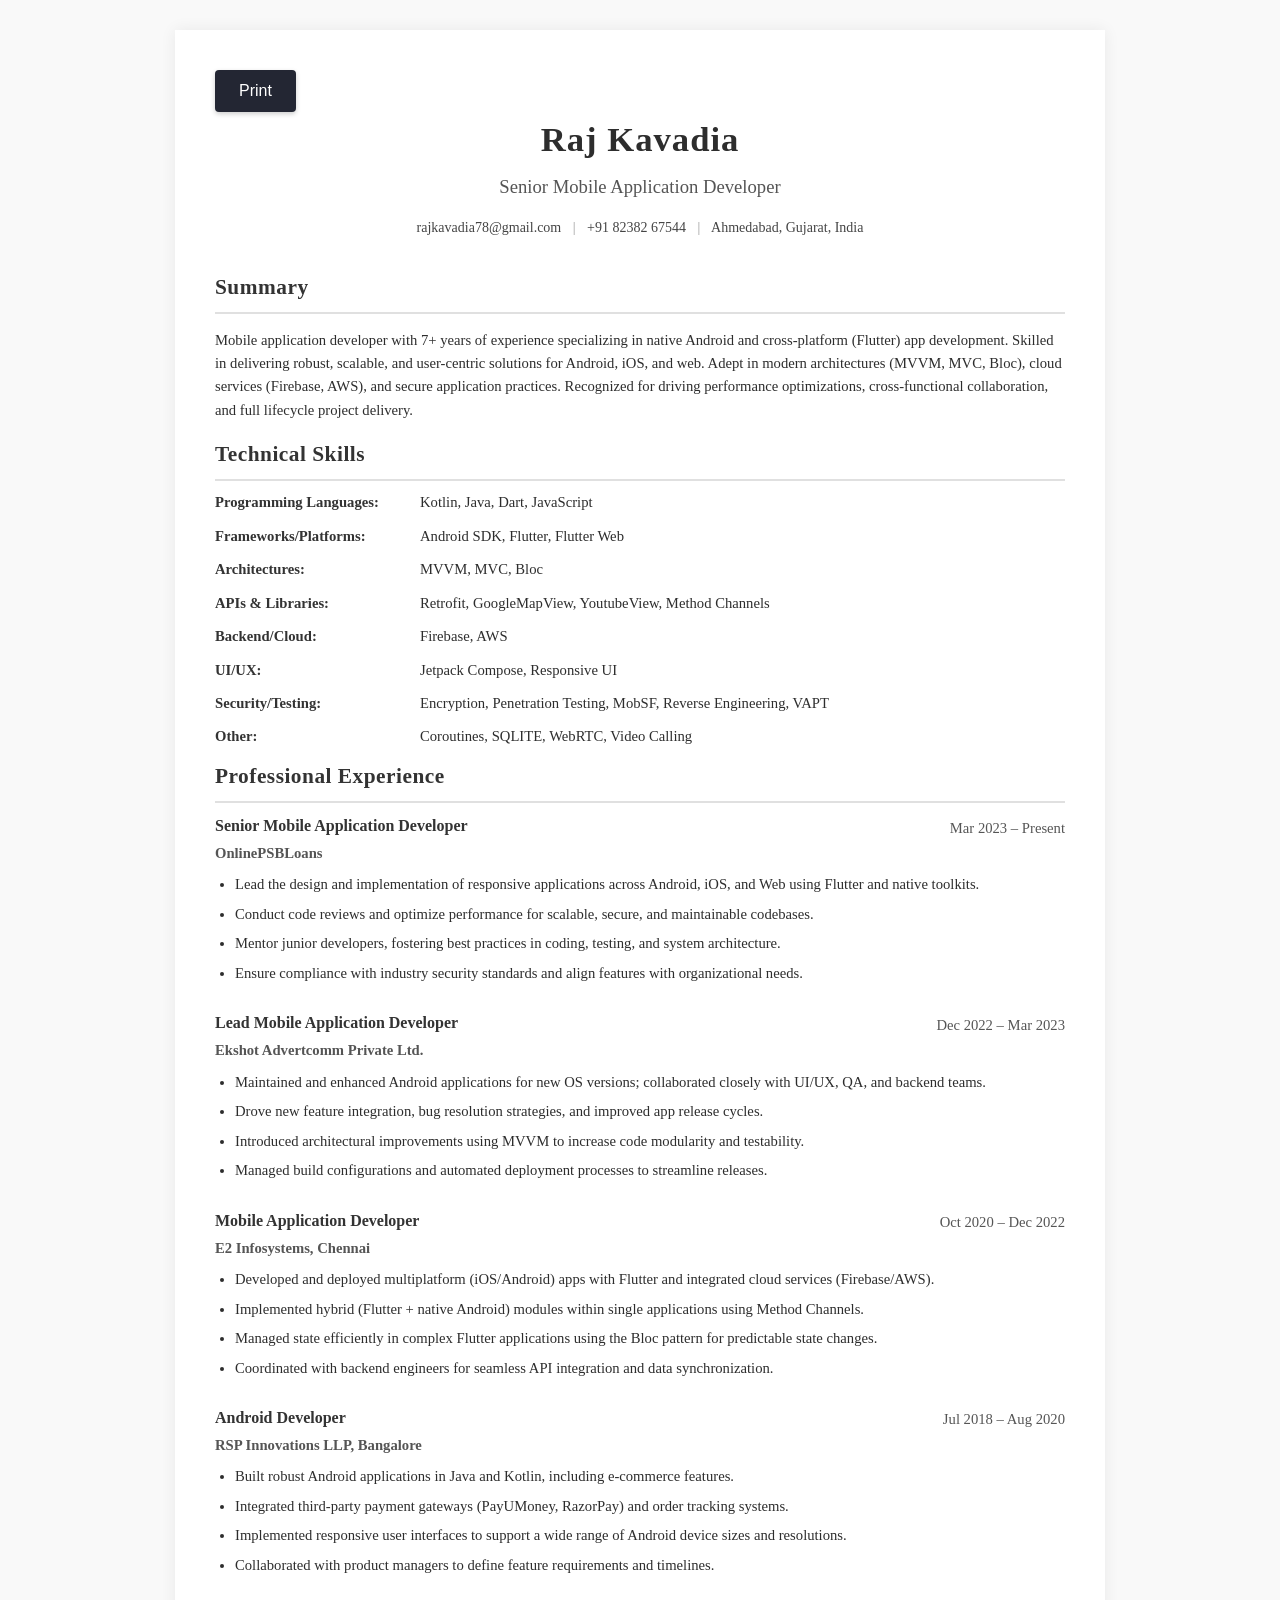
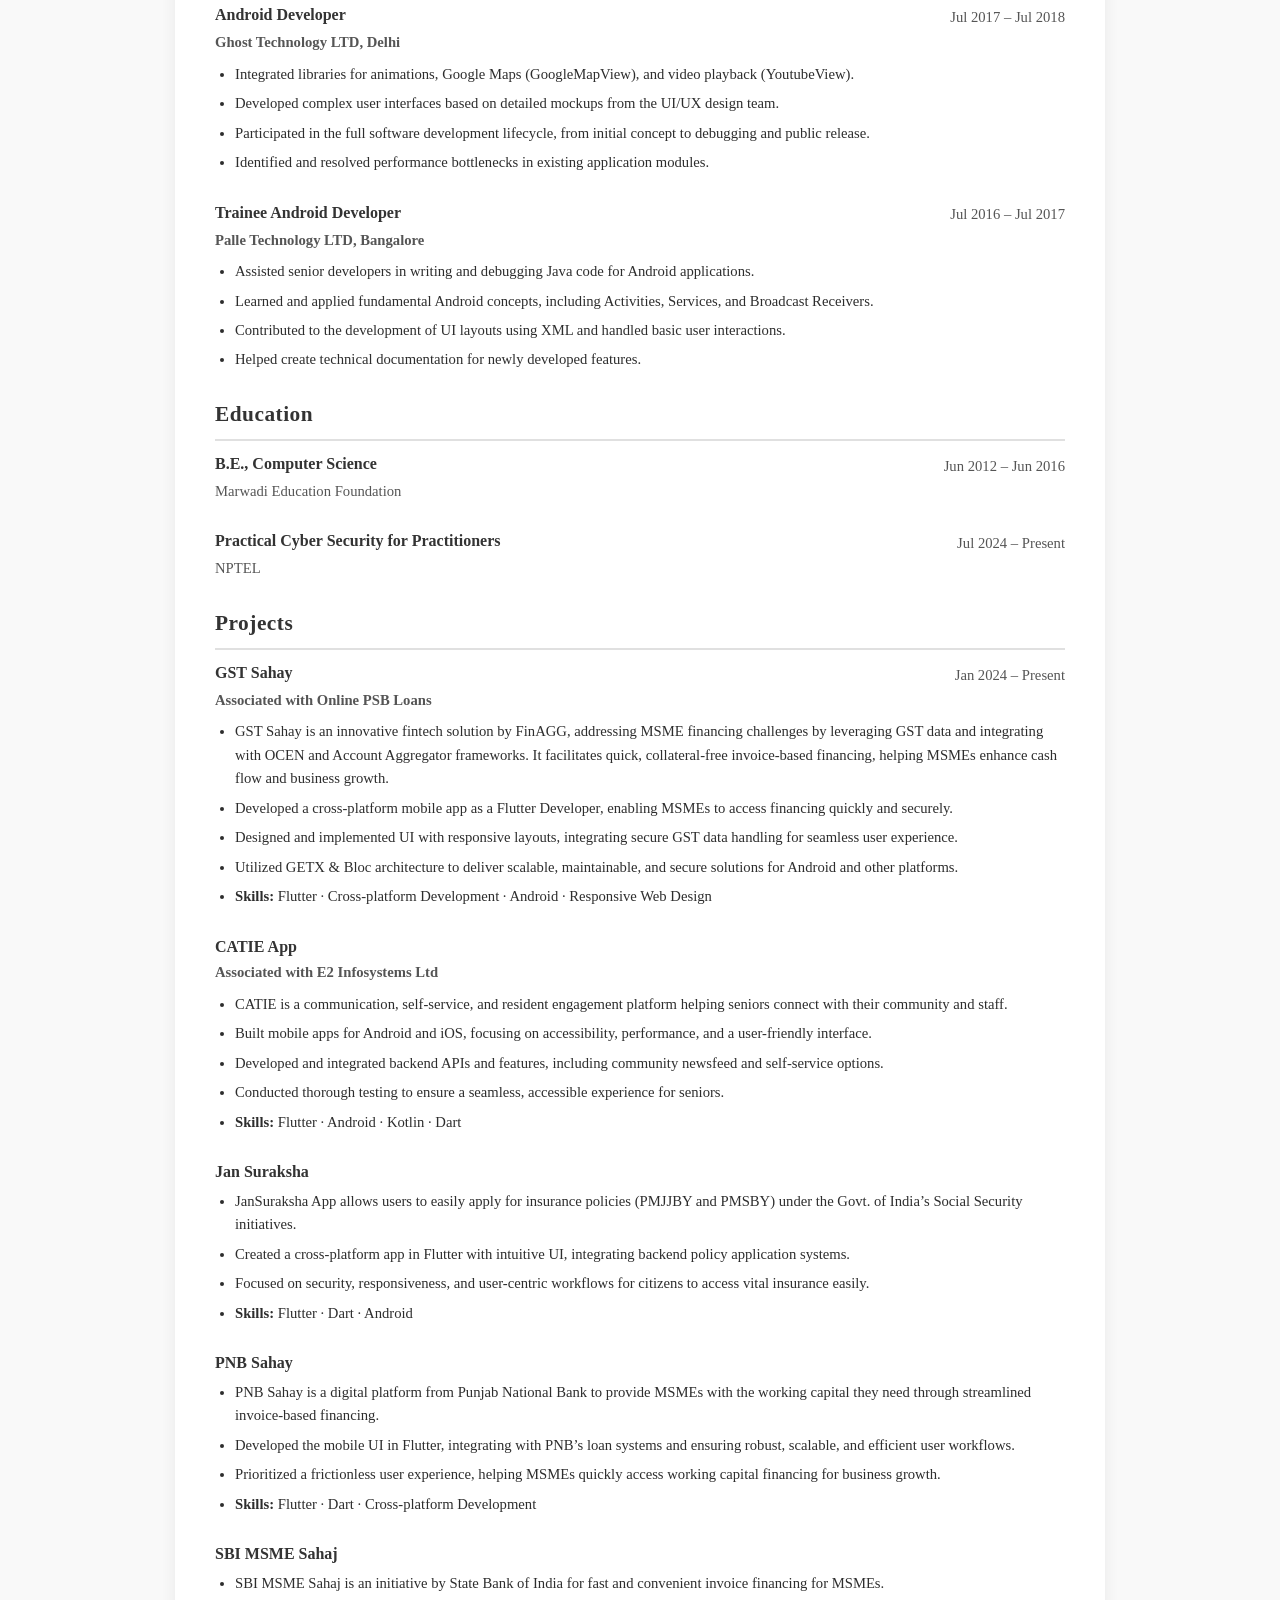
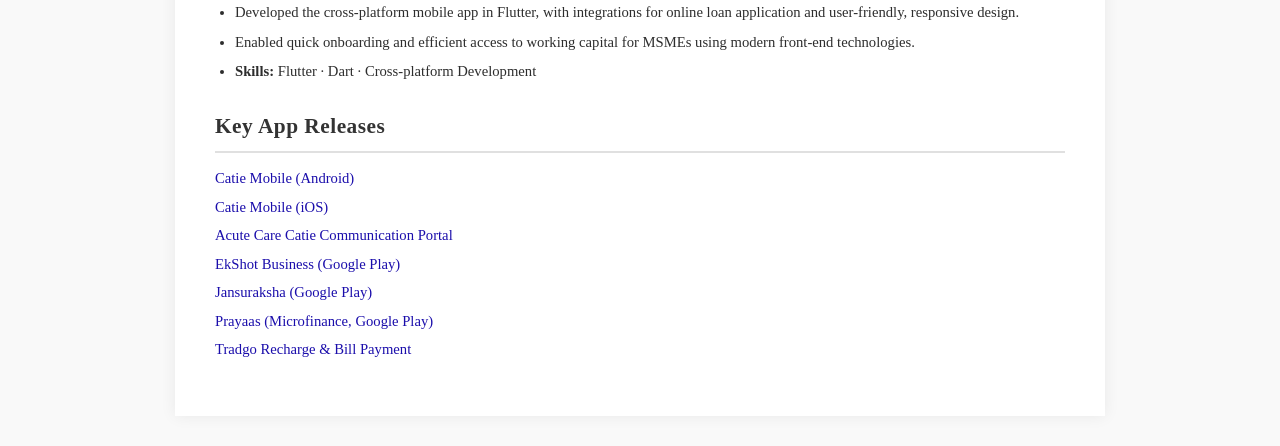
==== index.html @ 3c059f8a "added changes" ====
<!DOCTYPE html>
<html lang="en">

<head>
    <meta charset="UTF-8">
    <meta name="viewport" content="width=device-width, initial-scale=1.0">
    <title>Raj Kavadia - Resume</title>

    <!-- INLINE CSS for a Refined, Professional, and ATS-Friendly Template -->
    <style>
        /* Material style button */
        .material-btn {
            display: inline-block;
            padding: 12px 24px;
            font-size: 16px;
            color: white;
            background: #232633;
            border: none;
            border-radius: 4px;
            box-shadow: 0 2px 5px rgba(0, 0, 0, 0.2);
            cursor: pointer;
            transition: background 0.3s, box-shadow 0.3s;
            outline: none;
            position: relative;
            overflow: hidden;
        }

        .material-btn:hover {
            background: #3700b3;
            box-shadow: 0 4px 10px rgba(0, 0, 0, 0.3);
        }

        /* Hide on print */
        @media print {
            .material-btn {
                display: none !important;
            }
        }

        @page {
            size: A4;
            margin: 25mm 20mm;
        }

        /* --- General Styles --- */
        body {
            font-family: "Segoe UI";
            line-height: 1.6;
            background-color: #f9f9f9;
            color: #2d2d2d;
            /* Off-black for better readability */
            margin: 0;
            padding: 0;
            font-size: 11pt;
        }

        .container {
            max-width: 850px;
            margin: 30px auto;
            padding: 40px;
            background-color: #fff;
            box-shadow: 0 0 15px rgba(0, 0, 0, 0.07);
        }

        /* --- Header & Contact --- */
        .header {
            text-align: center;
            margin-bottom: 30px;
        }

        .header h1 {
            font-family: "Segoe UI";
            font-size: 26pt;
            margin: 0;
            font-weight: 600;
            letter-spacing: 1px;
        }

        .header .job-title {
            font-size: 14pt;
            margin: 5px 0 15px 0;
            color: #555;
            font-weight: normal;
        }

        .contact-info {
            font-size: 10.5pt;
            color: #444;
        }

        .contact-info a {
            color: #444;
            text-decoration: none;
        }

        .contact-info a:hover {
            text-decoration: underline;
        }

        .contact-info span {
            margin: 0 8px;
            color: #999;
        }

        /* --- Sections --- */
        .section {
            margin-bottom: 10px;
        }

        .section h2 {
            font-family: "Segoe UI";
            font-size: 16pt;
            border-bottom: 2px solid #e0e0e0;
            padding-bottom: 8px;
            margin: 0 0 10px 0;
            color: #333;
            letter-spacing: 0.5px;
        }

        /* --- Experience & Education --- */
        .entry {
            margin-bottom: 25px;
        }

        .entry .heading {
            display: flex;
            justify-content: space-between;
            flex-wrap: wrap;
            margin-bottom: 2px;
        }

        .entry .title {
            font-weight: bold;
            font-size: 12pt;
            color: #333;
        }

        .entry .company-location {
            font-style: normal;
            font-weight: bold;
            color: #555;
            font-size: 11pt;
            margin-bottom: 8px;
        }

        .entry .date {
            font-weight: normal;
            font-size: 11pt;
            color: #555;
            white-space: nowrap;
            padding-left: 0px;
            padding-top: 3.5px;
        }

        .entry ul {
            margin: 5px 0 0 0;
            padding-left: 20px;
            list-style-type: disc;
        }

        .entry li {
            margin-bottom: 6px;
        }

        /* --- Education Specific --- */
        .education-entry .company-location {
            font-style: normal;
            font-weight: normal;
            color: #555;
            font-size: 11pt;
            margin-bottom: 15px;
        }


        /* --- Skills Section --- */
        .skills-grid {
            display: grid;
            grid-template-columns: 190px auto;
            gap: 10px 15px;
        }

        .skills-grid strong {
            font-weight: bold;
            color: #333;
        }

        /* --- App Links --- */
        .app-links-list {
            list-style: none;
            padding-left: 0;
        }

        .app-links-list li {
            margin-bottom: 5px;
        }

        .app-links-list a {
            color: #1a0dab;
            /* Standard link color */
            text-decoration: none;
        }

        .app-links-list a:hover {
            text-decoration: underline;
        }

        /* --- Print Styles --- */
        @media print {
            body {
                background-color: #fff;
            }

            .container {
                margin: 0;
                padding: 0;
                box-shadow: none;
                max-width: 100%;
            }
        }
    </style>
</head>

<body>

    <div class="container">
        <button class="material-btn" onclick="window.print()">Print</button>

        <!-- Header -->
        <header class="header">
            <h1>Raj Kavadia</h1>
            <p class="job-title">Senior Mobile Application Developer</p>
            <div class="contact-info">
                <a href="mailto:rajkavadia78@gmail.com">rajkavadia78@gmail.com</a>
                <span>|</span>
                +91 82382 67544
                <span>|</span>
                Ahmedabad, Gujarat, India
            </div>
        </header>

        <!-- Summary Section -->
        <div class="section">
            <h2>Summary</h2>
            <p>
                Mobile application developer with 7+ years of experience specializing in native Android and
                cross-platform (Flutter) app development. Skilled in delivering robust, scalable, and user-centric
                solutions for Android, iOS, and web. Adept in modern architectures (MVVM, MVC, Bloc), cloud services
                (Firebase, AWS), and secure application practices. Recognized for driving performance optimizations,
                cross-functional collaboration, and full lifecycle project delivery.
            </p>
        </div>

        <!-- Technical Skills Section -->
        <div class="section">
            <h2>Technical Skills</h2>
            <div class="skills-grid">
                <strong>Programming Languages:</strong> <span>Kotlin, Java, Dart, JavaScript</span>
                <strong>Frameworks/Platforms:</strong> <span>Android SDK, Flutter, Flutter Web</span>
                <strong>Architectures:</strong> <span>MVVM, MVC, Bloc</span>
                <strong>APIs & Libraries:</strong> <span>Retrofit, GoogleMapView, YoutubeView, Method Channels</span>
                <strong>Backend/Cloud:</strong> <span>Firebase, AWS</span>
                <strong>UI/UX:</strong> <span>Jetpack Compose, Responsive UI</span>
                <strong>Security/Testing:</strong> <span>Encryption, Penetration Testing, MobSF, Reverse Engineering,
                    VAPT</span>
                <strong>Other:</strong> <span>Coroutines, SQLITE, WebRTC, Video Calling</span>
            </div>
        </div>

        <!-- Professional Experience Section -->
        <div class="section">
            <h2>Professional Experience</h2>
            <div class="entry">
                <div class="heading">
                    <span class="title">Senior Mobile Application Developer</span>
                    <span class="date">Mar 2023 – Present</span>
                </div>
                <div class="company-location">OnlinePSBLoans</div>
                <ul>
                    <li>Lead the design and implementation of responsive applications across Android, iOS, and Web using
                        Flutter and native toolkits.</li>
                    <li>Conduct code reviews and optimize performance for scalable, secure, and maintainable codebases.
                    </li>
                    <li>Mentor junior developers, fostering best practices in coding, testing, and system architecture.
                    </li>
                    <li>Ensure compliance with industry security standards and align features with organizational needs.
                    </li>
                </ul>
            </div>
            <div class="entry">
                <div class="heading">
                    <span class="title">Lead Mobile Application Developer</span>
                    <span class="date">Dec 2022 – Mar 2023</span>
                </div>
                <div class="company-location">Ekshot Advertcomm Private Ltd.</div>
                <ul>
                    <li>Maintained and enhanced Android applications for new OS versions; collaborated closely with
                        UI/UX, QA, and backend teams.</li>
                    <li>Drove new feature integration, bug resolution strategies, and improved app release cycles.</li>
                    <li>Introduced architectural improvements using MVVM to increase code modularity and testability.
                    </li>
                    <li>Managed build configurations and automated deployment processes to streamline releases.</li>
                </ul>
            </div>
            <div class="entry">
                <div class="heading">
                    <span class="title">Mobile Application Developer</span>
                    <span class="date">Oct 2020 – Dec 2022</span>
                </div>
                <div class="company-location">E2 Infosystems, Chennai</div>
                <ul>
                    <li>Developed and deployed multiplatform (iOS/Android) apps with Flutter and integrated cloud
                        services (Firebase/AWS).</li>
                    <li>Implemented hybrid (Flutter + native Android) modules within single applications using Method
                        Channels.</li>
                    <li>Managed state efficiently in complex Flutter applications using the Bloc pattern for predictable
                        state changes.</li>
                    <li>Coordinated with backend engineers for seamless API integration and data synchronization.</li>
                </ul>
            </div>
            <div class="entry">
                <div class="heading">
                    <span class="title">Android Developer</span>
                    <span class="date">Jul 2018 – Aug 2020</span>
                </div>
                <div class="company-location">RSP Innovations LLP, Bangalore</div>
                <ul>
                    <li>Built robust Android applications in Java and Kotlin, including e-commerce features.</li>
                    <li>Integrated third-party payment gateways (PayUMoney, RazorPay) and order tracking systems.</li>
                    <li>Implemented responsive user interfaces to support a wide range of Android device sizes and
                        resolutions.</li>
                    <li>Collaborated with product managers to define feature requirements and timelines.</li>
                </ul>
            </div>
            <div class="entry">
                <div class="heading">
                    <span class="title">Android Developer</span>
                    <span class="date">Jul 2017 – Jul 2018</span>
                </div>
                <div class="company-location">Ghost Technology LTD, Delhi</div>
                <ul>
                    <li>Integrated libraries for animations, Google Maps (GoogleMapView), and video playback
                        (YoutubeView).</li>
                    <li>Developed complex user interfaces based on detailed mockups from the UI/UX design team.</li>
                    <li>Participated in the full software development lifecycle, from initial concept to debugging and
                        public release.</li>
                    <li>Identified and resolved performance bottlenecks in existing application modules.</li>
                </ul>
            </div>
            <div class="entry">
                <div class="heading">
                    <span class="title">Trainee Android Developer</span>
                    <span class="date">Jul 2016 – Jul 2017</span>
                </div>
                <div class="company-location">Palle Technology LTD, Bangalore</div>
                <ul>
                    <li>Assisted senior developers in writing and debugging Java code for Android applications.</li>
                    <li>Learned and applied fundamental Android concepts, including Activities, Services, and Broadcast
                        Receivers.</li>
                    <li>Contributed to the development of UI layouts using XML and handled basic user interactions.</li>
                    <li>Helped create technical documentation for newly developed features.</li>
                </ul>
            </div>
        </div>

        <!-- Education Section -->
        <div class="section">
            <h2>Education</h2>
            <div class="entry education-entry">
                <div class="heading">
                    <span class="title">B.E., Computer Science</span>
                    <span class="date">Jun 2012 – Jun 2016</span>
                </div>
                <div class="company-location">Marwadi Education Foundation</div>
            </div>
            <div class="entry education-entry">
                <div class="heading">
                    <span class="title">Practical Cyber Security for Practitioners</span>
                    <span class="date">Jul 2024 – Present</span>
                </div>
                <div class="company-location">NPTEL</div>
            </div>
        </div>
        <div class="section">
            <h2>Projects</h2>
            <!-- GST Sahay -->
            <div class="entry">
                <div class="heading">
                    <span class="title">GST Sahay</span>
                    <span class="date">Jan 2024 – Present</span>
                </div>
                <div class="company-location">Associated with Online PSB Loans</div>
                <ul>
                    <li>
                        GST Sahay is an innovative fintech solution by FinAGG, addressing MSME financing challenges by
                        leveraging GST data and integrating with OCEN and Account Aggregator frameworks. It facilitates
                        quick, collateral-free invoice-based financing, helping MSMEs enhance cash flow and business
                        growth.
                    </li>
                    <li>
                        Developed a cross-platform mobile app as a Flutter Developer, enabling MSMEs to access financing
                        quickly and securely.
                    </li>
                    <li>
                        Designed and implemented UI with responsive layouts, integrating secure GST data handling for
                        seamless user experience.
                    </li>
                    <li>
                        Utilized GETX & Bloc architecture to deliver scalable, maintainable, and secure solutions for
                        Android and other platforms.
                    </li>
                    <li>
                        <strong>Skills:</strong> Flutter · Cross-platform Development · Android · Responsive Web Design
                    </li>
                </ul>
            </div>

            <!-- CATIE App -->
            <div class="entry">
                <div class="heading">
                    <span class="title">CATIE App</span>
                </div>
                <div class="company-location">Associated with E2 Infosystems Ltd</div>
                <ul>
                    <li>
                        CATIE is a communication, self-service, and resident engagement platform helping seniors connect
                        with their community and staff.
                    </li>
                    <li>
                        Built mobile apps for Android and iOS, focusing on accessibility, performance, and a
                        user-friendly interface.
                    </li>
                    <li>
                        Developed and integrated backend APIs and features, including community newsfeed and
                        self-service options.
                    </li>
                    <li>
                        Conducted thorough testing to ensure a seamless, accessible experience for seniors.
                    </li>
                    <li>
                        <strong>Skills:</strong> Flutter · Android · Kotlin · Dart
                    </li>
                </ul>
            </div>

            <!-- JanSuraksha -->
            <div class="entry">
                <div class="heading">
                    <span class="title">Jan Suraksha</span>
                </div>
                <ul>
                    <li>
                        JanSuraksha App allows users to easily apply for insurance policies (PMJJBY and PMSBY) under the
                        Govt. of India’s Social Security initiatives.
                    </li>
                    <li>
                        Created a cross-platform app in Flutter with intuitive UI, integrating backend policy
                        application systems.
                    </li>
                    <li>
                        Focused on security, responsiveness, and user-centric workflows for citizens to access vital
                        insurance easily.
                    </li>
                    <li>
                        <strong>Skills:</strong> Flutter · Dart · Android
                    </li>
                </ul>
            </div>

            <!-- PNB Sahay -->
            <div class="entry">
                <div class="heading">
                    <span class="title">PNB Sahay</span>
                </div>
                <ul>
                    <li>
                        PNB Sahay is a digital platform from Punjab National Bank to provide MSMEs with the working
                        capital they need through streamlined invoice-based financing.
                    </li>
                    <li>
                        Developed the mobile UI in Flutter, integrating with PNB’s loan systems and ensuring robust,
                        scalable, and efficient user workflows.
                    </li>
                    <li>
                        Prioritized a frictionless user experience, helping MSMEs quickly access working capital
                        financing for business growth.
                    </li>
                    <li>
                        <strong>Skills:</strong> Flutter · Dart · Cross-platform Development
                    </li>
                </ul>
            </div>

            <!-- SBI Sahaj -->
            <div class="entry">
                <div class="heading">
                    <span class="title">SBI MSME Sahaj</span>
                </div>
                <ul>
                    <li>
                        SBI MSME Sahaj is an initiative by State Bank of India for fast and convenient invoice financing
                        for MSMEs.
                    </li>
                    <li>
                        Developed the cross-platform mobile app in Flutter, with integrations for online loan
                        application and user-friendly, responsive design.
                    </li>
                    <li>
                        Enabled quick onboarding and efficient access to working capital for MSMEs using modern
                        front-end technologies.
                    </li>
                    <li>
                        <strong>Skills:</strong> Flutter · Dart · Cross-platform Development
                    </li>
                </ul>
            </div>
        </div>


        <!-- Key App Releases Section -->
        <div class="section">
            <h2>Key App Releases</h2>
            <ul class="app-links-list">
                <li><a href="https://play.google.com/store/apps/details?id=com.statussolutions.catmobile"
                        target="_blank">Catie Mobile (Android)</a></li>
                <li><a href="https://apps.apple.com/us/app/catie-mobile/id1613885464" target="_blank">Catie Mobile
                        (iOS)</a></li>
                <li><a href="https://www.statussolutions.com/acute-care-catie-communication-portal/"
                        target="_blank">Acute Care Catie Communication Portal</a></li>
                <li><a href="https://play.google.com/store/apps/details?id=com.EkShotBusiness&hl=en_IN&gl=US"
                        target="_blank">EkShot Business (Google Play)</a></li>
                <li><a href="https://play.google.com/store/apps/details?id=com.opl.jansuraksha&hl=en_SG"
                        target="_blank">Jansuraksha (Google Play)</a></li>
                <li><a href="https://play.google.com/store/apps/details?id=com.project.prayaas.sidbi&hl=en-US">Prayaas
                        (Microfinance, Google Play)</li>
                <li><a href="https://play.google.com/store/apps/details?id=com.tradgo&hl=en-US">Tradgo Recharge & Bill
                        Payment</a></li>
            </ul>
        </div>

    </div>

</body>

</html>
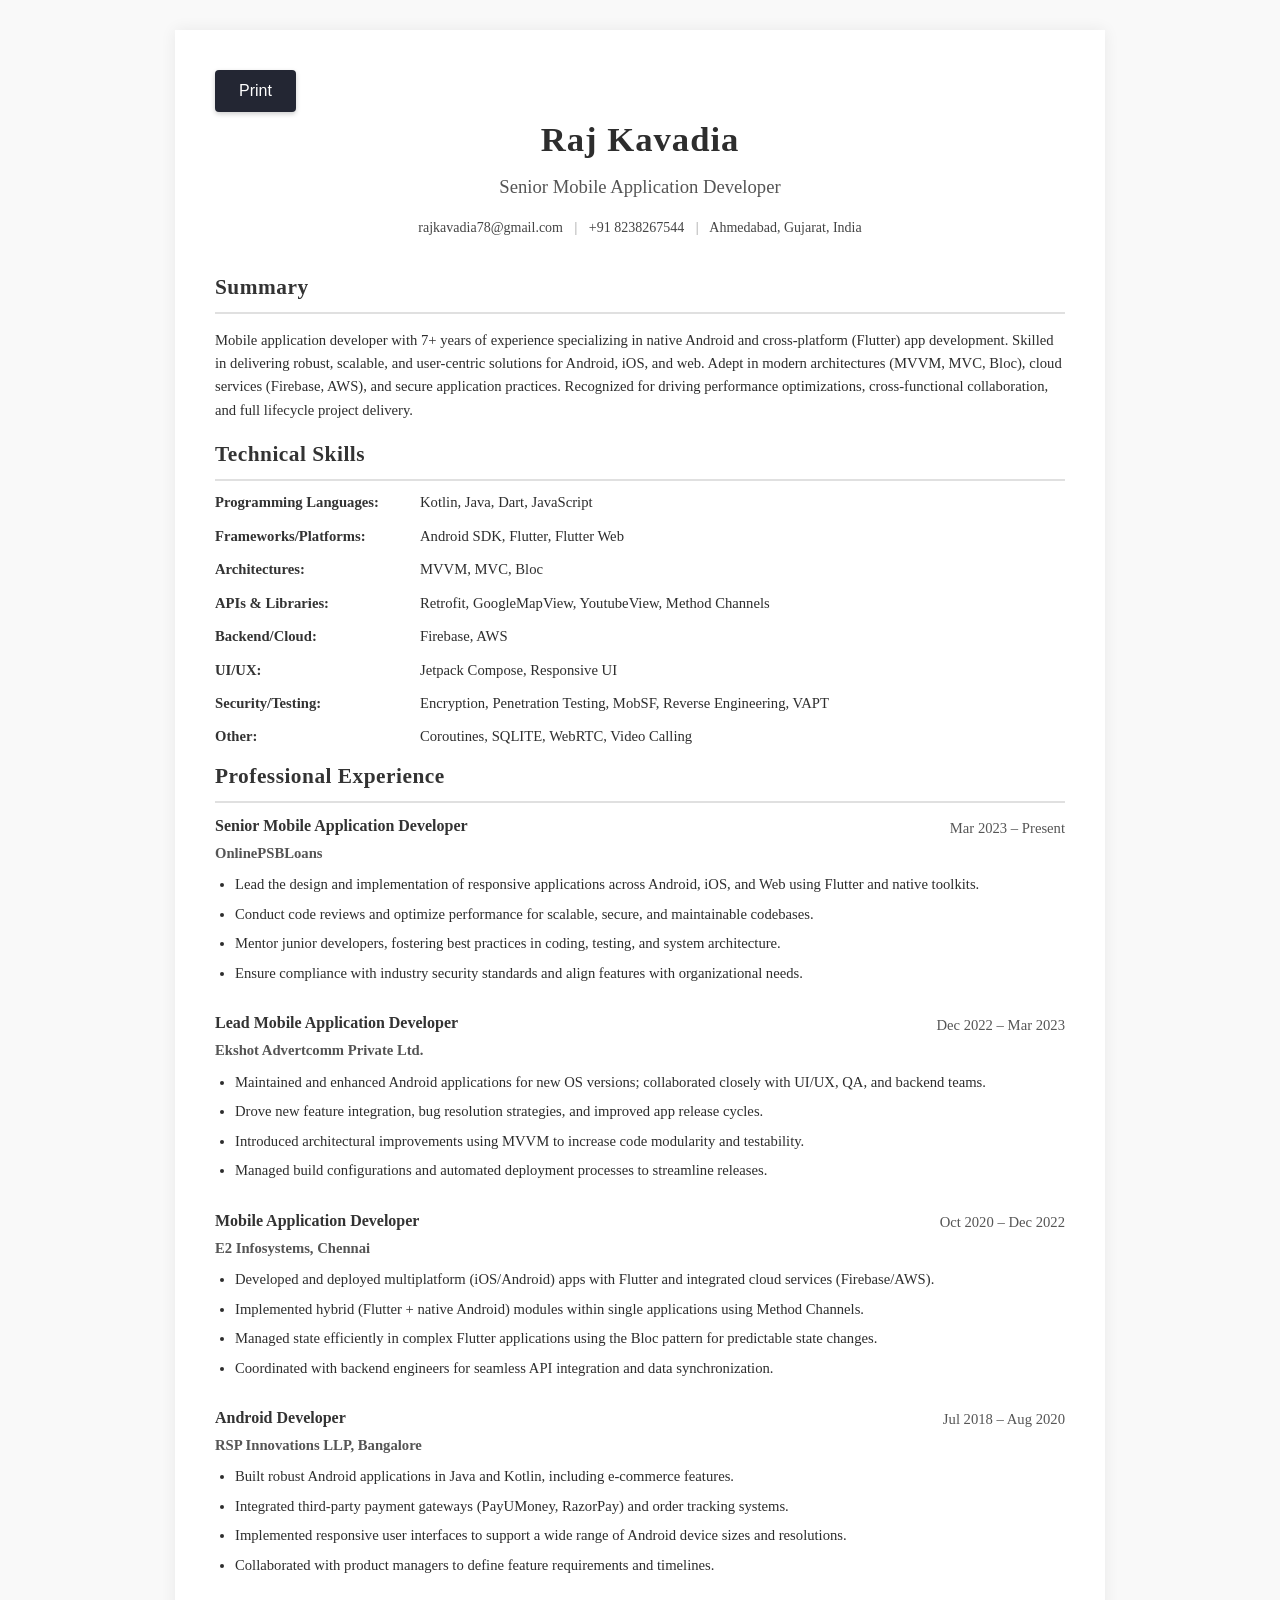
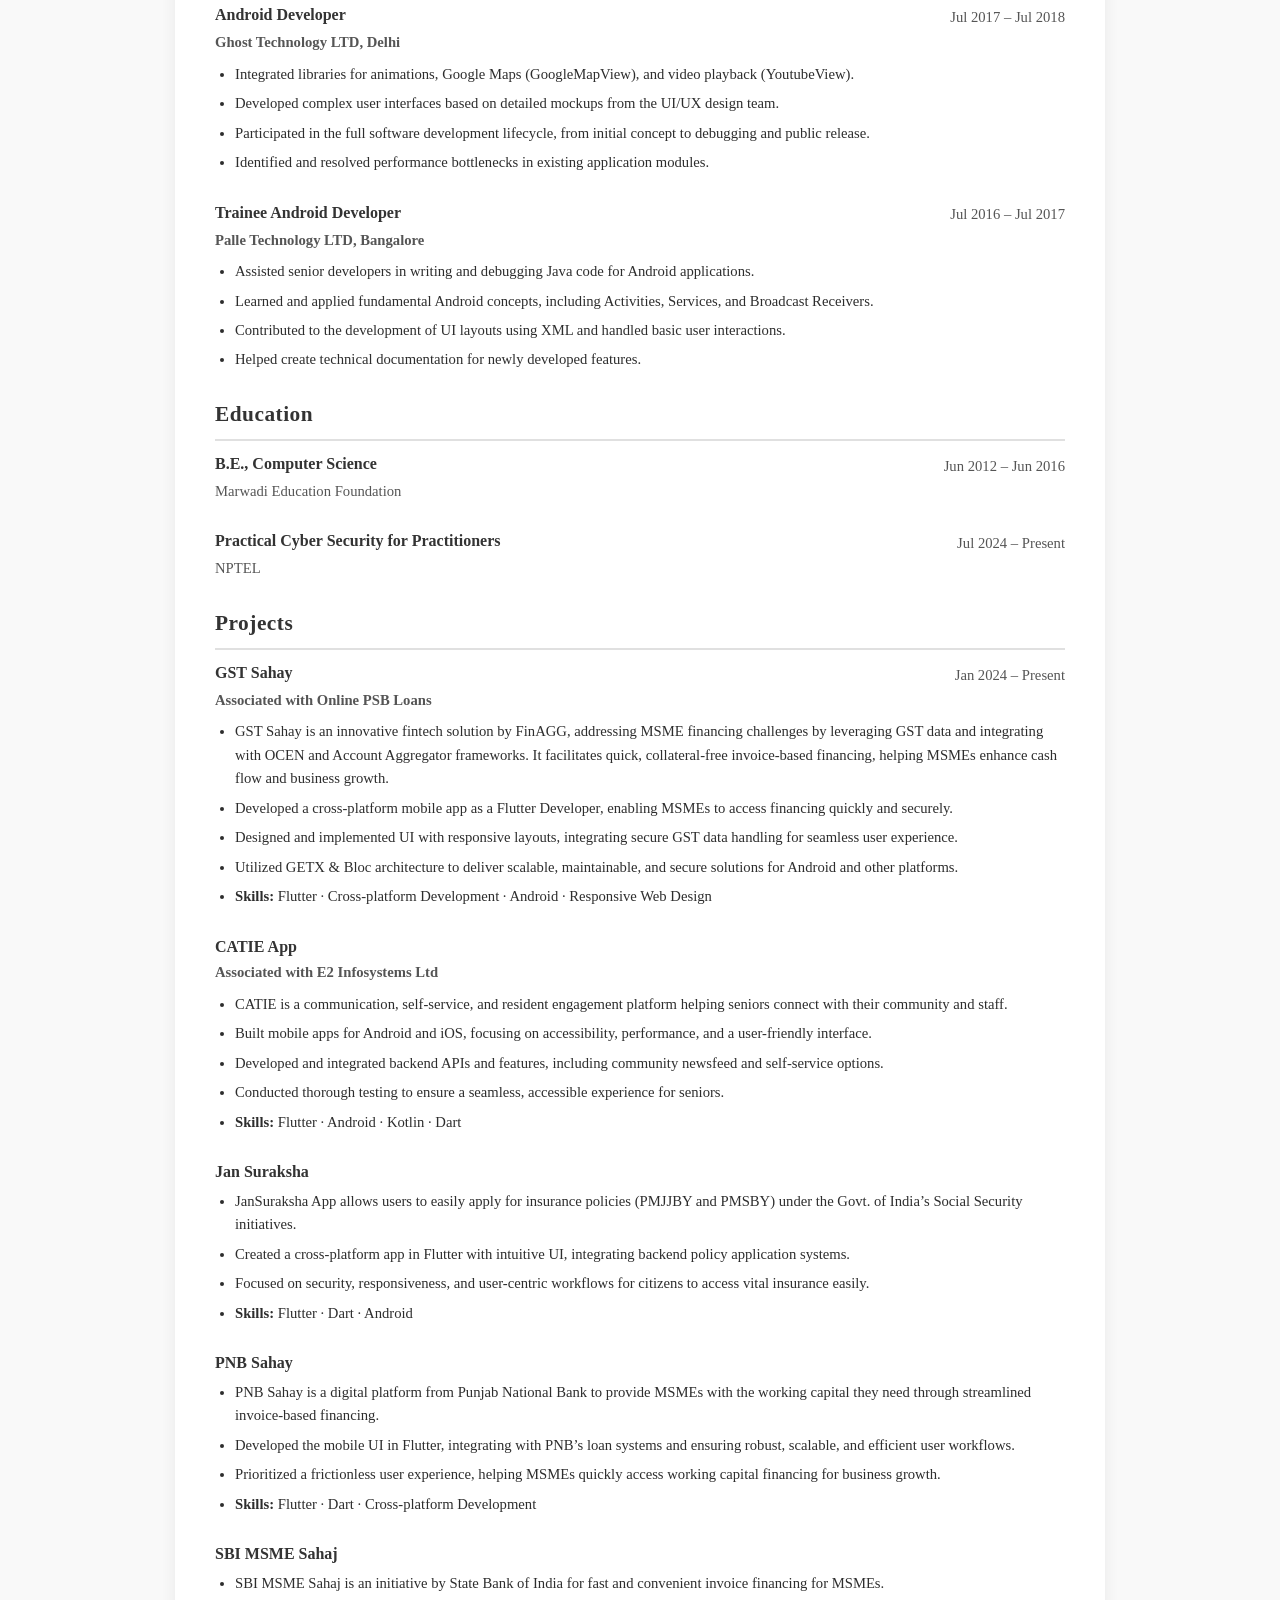
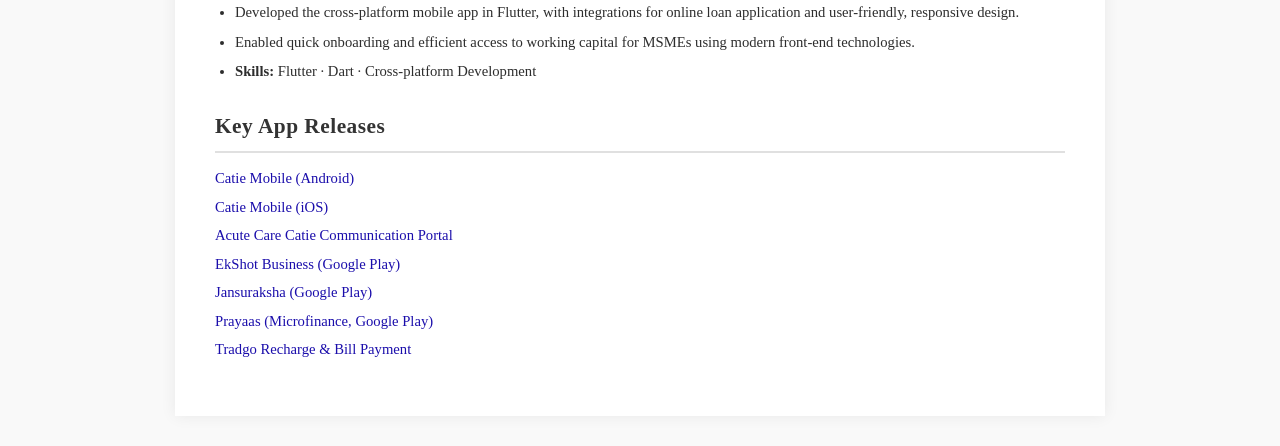
==== commit 6d01d680: "added changes" ====
--- a/index.html
+++ b/index.html
@@ -209,7 +209,12 @@
             body {
                 background-color: #fff;
             }
-
+        @page {
+            margin-top: 0.5cm;
+            margin-right: 0.5cm;
+            margin-bottom: 0.5cm;
+            margin-left: 0.5cm;
+        }
             .container {
                 margin: 0;
                 padding: 0;
@@ -222,323 +227,323 @@
 
 <body>
 
-    <div class="container">
-        <button class="material-btn" onclick="window.print()">Print</button>
-
-        <!-- Header -->
-        <header class="header">
-            <h1>Raj Kavadia</h1>
-            <p class="job-title">Senior Mobile Application Developer</p>
-            <div class="contact-info">
-                <a href="mailto:rajkavadia78@gmail.com">rajkavadia78@gmail.com</a>
-                <span>|</span>
-                +91 82382 67544
-                <span>|</span>
-                Ahmedabad, Gujarat, India
-            </div>
-        </header>
-
-        <!-- Summary Section -->
-        <div class="section">
-            <h2>Summary</h2>
-            <p>
-                Mobile application developer with 7+ years of experience specializing in native Android and
-                cross-platform (Flutter) app development. Skilled in delivering robust, scalable, and user-centric
-                solutions for Android, iOS, and web. Adept in modern architectures (MVVM, MVC, Bloc), cloud services
-                (Firebase, AWS), and secure application practices. Recognized for driving performance optimizations,
-                cross-functional collaboration, and full lifecycle project delivery.
-            </p>
-        </div>
-
-        <!-- Technical Skills Section -->
-        <div class="section">
-            <h2>Technical Skills</h2>
-            <div class="skills-grid">
-                <strong>Programming Languages:</strong> <span>Kotlin, Java, Dart, JavaScript</span>
-                <strong>Frameworks/Platforms:</strong> <span>Android SDK, Flutter, Flutter Web</span>
-                <strong>Architectures:</strong> <span>MVVM, MVC, Bloc</span>
-                <strong>APIs & Libraries:</strong> <span>Retrofit, GoogleMapView, YoutubeView, Method Channels</span>
-                <strong>Backend/Cloud:</strong> <span>Firebase, AWS</span>
-                <strong>UI/UX:</strong> <span>Jetpack Compose, Responsive UI</span>
-                <strong>Security/Testing:</strong> <span>Encryption, Penetration Testing, MobSF, Reverse Engineering,
+<div class="container">
+    <button class="material-btn" onclick="window.print()">Print</button>
+
+    <!-- Header -->
+    <header class="header">
+        <h1>Raj Kavadia</h1>
+        <p class="job-title">Senior Mobile Application Developer</p>
+        <div class="contact-info">
+            <a href="mailto:rajkavadia78@gmail.com">rajkavadia78@gmail.com</a>
+            <span>|</span>
+            <a href="tel:8238267544">+91 8238267544</a>
+            <span>|</span>
+            Ahmedabad, Gujarat, India
+        </div>
+    </header>
+
+    <!-- Summary Section -->
+    <div class="section">
+        <h2>Summary</h2>
+        <p>
+            Mobile application developer with 7+ years of experience specializing in native Android and
+            cross-platform (Flutter) app development. Skilled in delivering robust, scalable, and user-centric
+            solutions for Android, iOS, and web. Adept in modern architectures (MVVM, MVC, Bloc), cloud services
+            (Firebase, AWS), and secure application practices. Recognized for driving performance optimizations,
+            cross-functional collaboration, and full lifecycle project delivery.
+        </p>
+    </div>
+
+    <!-- Technical Skills Section -->
+    <div class="section">
+        <h2>Technical Skills</h2>
+        <div class="skills-grid">
+            <strong>Programming Languages:</strong> <span>Kotlin, Java, Dart, JavaScript</span>
+            <strong>Frameworks/Platforms:</strong> <span>Android SDK, Flutter, Flutter Web</span>
+            <strong>Architectures:</strong> <span>MVVM, MVC, Bloc</span>
+            <strong>APIs & Libraries:</strong> <span>Retrofit, GoogleMapView, YoutubeView, Method Channels</span>
+            <strong>Backend/Cloud:</strong> <span>Firebase, AWS</span>
+            <strong>UI/UX:</strong> <span>Jetpack Compose, Responsive UI</span>
+            <strong>Security/Testing:</strong> <span>Encryption, Penetration Testing, MobSF, Reverse Engineering,
                     VAPT</span>
-                <strong>Other:</strong> <span>Coroutines, SQLITE, WebRTC, Video Calling</span>
-            </div>
-        </div>
-
-        <!-- Professional Experience Section -->
-        <div class="section">
-            <h2>Professional Experience</h2>
-            <div class="entry">
-                <div class="heading">
-                    <span class="title">Senior Mobile Application Developer</span>
-                    <span class="date">Mar 2023 – Present</span>
-                </div>
-                <div class="company-location">OnlinePSBLoans</div>
-                <ul>
-                    <li>Lead the design and implementation of responsive applications across Android, iOS, and Web using
-                        Flutter and native toolkits.</li>
-                    <li>Conduct code reviews and optimize performance for scalable, secure, and maintainable codebases.
-                    </li>
-                    <li>Mentor junior developers, fostering best practices in coding, testing, and system architecture.
-                    </li>
-                    <li>Ensure compliance with industry security standards and align features with organizational needs.
-                    </li>
-                </ul>
-            </div>
-            <div class="entry">
-                <div class="heading">
-                    <span class="title">Lead Mobile Application Developer</span>
-                    <span class="date">Dec 2022 – Mar 2023</span>
-                </div>
-                <div class="company-location">Ekshot Advertcomm Private Ltd.</div>
-                <ul>
-                    <li>Maintained and enhanced Android applications for new OS versions; collaborated closely with
-                        UI/UX, QA, and backend teams.</li>
-                    <li>Drove new feature integration, bug resolution strategies, and improved app release cycles.</li>
-                    <li>Introduced architectural improvements using MVVM to increase code modularity and testability.
-                    </li>
-                    <li>Managed build configurations and automated deployment processes to streamline releases.</li>
-                </ul>
-            </div>
-            <div class="entry">
-                <div class="heading">
-                    <span class="title">Mobile Application Developer</span>
-                    <span class="date">Oct 2020 – Dec 2022</span>
-                </div>
-                <div class="company-location">E2 Infosystems, Chennai</div>
-                <ul>
-                    <li>Developed and deployed multiplatform (iOS/Android) apps with Flutter and integrated cloud
-                        services (Firebase/AWS).</li>
-                    <li>Implemented hybrid (Flutter + native Android) modules within single applications using Method
-                        Channels.</li>
-                    <li>Managed state efficiently in complex Flutter applications using the Bloc pattern for predictable
-                        state changes.</li>
-                    <li>Coordinated with backend engineers for seamless API integration and data synchronization.</li>
-                </ul>
-            </div>
-            <div class="entry">
-                <div class="heading">
-                    <span class="title">Android Developer</span>
-                    <span class="date">Jul 2018 – Aug 2020</span>
-                </div>
-                <div class="company-location">RSP Innovations LLP, Bangalore</div>
-                <ul>
-                    <li>Built robust Android applications in Java and Kotlin, including e-commerce features.</li>
-                    <li>Integrated third-party payment gateways (PayUMoney, RazorPay) and order tracking systems.</li>
-                    <li>Implemented responsive user interfaces to support a wide range of Android device sizes and
-                        resolutions.</li>
-                    <li>Collaborated with product managers to define feature requirements and timelines.</li>
-                </ul>
-            </div>
-            <div class="entry">
-                <div class="heading">
-                    <span class="title">Android Developer</span>
-                    <span class="date">Jul 2017 – Jul 2018</span>
-                </div>
-                <div class="company-location">Ghost Technology LTD, Delhi</div>
-                <ul>
-                    <li>Integrated libraries for animations, Google Maps (GoogleMapView), and video playback
-                        (YoutubeView).</li>
-                    <li>Developed complex user interfaces based on detailed mockups from the UI/UX design team.</li>
-                    <li>Participated in the full software development lifecycle, from initial concept to debugging and
-                        public release.</li>
-                    <li>Identified and resolved performance bottlenecks in existing application modules.</li>
-                </ul>
-            </div>
-            <div class="entry">
-                <div class="heading">
-                    <span class="title">Trainee Android Developer</span>
-                    <span class="date">Jul 2016 – Jul 2017</span>
-                </div>
-                <div class="company-location">Palle Technology LTD, Bangalore</div>
-                <ul>
-                    <li>Assisted senior developers in writing and debugging Java code for Android applications.</li>
-                    <li>Learned and applied fundamental Android concepts, including Activities, Services, and Broadcast
-                        Receivers.</li>
-                    <li>Contributed to the development of UI layouts using XML and handled basic user interactions.</li>
-                    <li>Helped create technical documentation for newly developed features.</li>
-                </ul>
-            </div>
-        </div>
-
-        <!-- Education Section -->
-        <div class="section">
-            <h2>Education</h2>
-            <div class="entry education-entry">
-                <div class="heading">
-                    <span class="title">B.E., Computer Science</span>
-                    <span class="date">Jun 2012 – Jun 2016</span>
-                </div>
-                <div class="company-location">Marwadi Education Foundation</div>
-            </div>
-            <div class="entry education-entry">
-                <div class="heading">
-                    <span class="title">Practical Cyber Security for Practitioners</span>
-                    <span class="date">Jul 2024 – Present</span>
-                </div>
-                <div class="company-location">NPTEL</div>
-            </div>
-        </div>
-        <div class="section">
-            <h2>Projects</h2>
-            <!-- GST Sahay -->
-            <div class="entry">
-                <div class="heading">
-                    <span class="title">GST Sahay</span>
-                    <span class="date">Jan 2024 – Present</span>
-                </div>
-                <div class="company-location">Associated with Online PSB Loans</div>
-                <ul>
-                    <li>
-                        GST Sahay is an innovative fintech solution by FinAGG, addressing MSME financing challenges by
-                        leveraging GST data and integrating with OCEN and Account Aggregator frameworks. It facilitates
-                        quick, collateral-free invoice-based financing, helping MSMEs enhance cash flow and business
-                        growth.
-                    </li>
-                    <li>
-                        Developed a cross-platform mobile app as a Flutter Developer, enabling MSMEs to access financing
-                        quickly and securely.
-                    </li>
-                    <li>
-                        Designed and implemented UI with responsive layouts, integrating secure GST data handling for
-                        seamless user experience.
-                    </li>
-                    <li>
-                        Utilized GETX & Bloc architecture to deliver scalable, maintainable, and secure solutions for
-                        Android and other platforms.
-                    </li>
-                    <li>
-                        <strong>Skills:</strong> Flutter · Cross-platform Development · Android · Responsive Web Design
-                    </li>
-                </ul>
-            </div>
-
-            <!-- CATIE App -->
-            <div class="entry">
-                <div class="heading">
-                    <span class="title">CATIE App</span>
-                </div>
-                <div class="company-location">Associated with E2 Infosystems Ltd</div>
-                <ul>
-                    <li>
-                        CATIE is a communication, self-service, and resident engagement platform helping seniors connect
-                        with their community and staff.
-                    </li>
-                    <li>
-                        Built mobile apps for Android and iOS, focusing on accessibility, performance, and a
-                        user-friendly interface.
-                    </li>
-                    <li>
-                        Developed and integrated backend APIs and features, including community newsfeed and
-                        self-service options.
-                    </li>
-                    <li>
-                        Conducted thorough testing to ensure a seamless, accessible experience for seniors.
-                    </li>
-                    <li>
-                        <strong>Skills:</strong> Flutter · Android · Kotlin · Dart
-                    </li>
-                </ul>
-            </div>
-
-            <!-- JanSuraksha -->
-            <div class="entry">
-                <div class="heading">
-                    <span class="title">Jan Suraksha</span>
-                </div>
-                <ul>
-                    <li>
-                        JanSuraksha App allows users to easily apply for insurance policies (PMJJBY and PMSBY) under the
-                        Govt. of India’s Social Security initiatives.
-                    </li>
-                    <li>
-                        Created a cross-platform app in Flutter with intuitive UI, integrating backend policy
-                        application systems.
-                    </li>
-                    <li>
-                        Focused on security, responsiveness, and user-centric workflows for citizens to access vital
-                        insurance easily.
-                    </li>
-                    <li>
-                        <strong>Skills:</strong> Flutter · Dart · Android
-                    </li>
-                </ul>
-            </div>
-
-            <!-- PNB Sahay -->
-            <div class="entry">
-                <div class="heading">
-                    <span class="title">PNB Sahay</span>
-                </div>
-                <ul>
-                    <li>
-                        PNB Sahay is a digital platform from Punjab National Bank to provide MSMEs with the working
-                        capital they need through streamlined invoice-based financing.
-                    </li>
-                    <li>
-                        Developed the mobile UI in Flutter, integrating with PNB’s loan systems and ensuring robust,
-                        scalable, and efficient user workflows.
-                    </li>
-                    <li>
-                        Prioritized a frictionless user experience, helping MSMEs quickly access working capital
-                        financing for business growth.
-                    </li>
-                    <li>
-                        <strong>Skills:</strong> Flutter · Dart · Cross-platform Development
-                    </li>
-                </ul>
-            </div>
-
-            <!-- SBI Sahaj -->
-            <div class="entry">
-                <div class="heading">
-                    <span class="title">SBI MSME Sahaj</span>
-                </div>
-                <ul>
-                    <li>
-                        SBI MSME Sahaj is an initiative by State Bank of India for fast and convenient invoice financing
-                        for MSMEs.
-                    </li>
-                    <li>
-                        Developed the cross-platform mobile app in Flutter, with integrations for online loan
-                        application and user-friendly, responsive design.
-                    </li>
-                    <li>
-                        Enabled quick onboarding and efficient access to working capital for MSMEs using modern
-                        front-end technologies.
-                    </li>
-                    <li>
-                        <strong>Skills:</strong> Flutter · Dart · Cross-platform Development
-                    </li>
-                </ul>
-            </div>
-        </div>
-
-
-        <!-- Key App Releases Section -->
-        <div class="section">
-            <h2>Key App Releases</h2>
-            <ul class="app-links-list">
-                <li><a href="https://play.google.com/store/apps/details?id=com.statussolutions.catmobile"
-                        target="_blank">Catie Mobile (Android)</a></li>
-                <li><a href="https://apps.apple.com/us/app/catie-mobile/id1613885464" target="_blank">Catie Mobile
-                        (iOS)</a></li>
-                <li><a href="https://www.statussolutions.com/acute-care-catie-communication-portal/"
-                        target="_blank">Acute Care Catie Communication Portal</a></li>
-                <li><a href="https://play.google.com/store/apps/details?id=com.EkShotBusiness&hl=en_IN&gl=US"
-                        target="_blank">EkShot Business (Google Play)</a></li>
-                <li><a href="https://play.google.com/store/apps/details?id=com.opl.jansuraksha&hl=en_SG"
-                        target="_blank">Jansuraksha (Google Play)</a></li>
-                <li><a href="https://play.google.com/store/apps/details?id=com.project.prayaas.sidbi&hl=en-US">Prayaas
-                        (Microfinance, Google Play)</li>
-                <li><a href="https://play.google.com/store/apps/details?id=com.tradgo&hl=en-US">Tradgo Recharge & Bill
-                        Payment</a></li>
-            </ul>
-        </div>
-
+            <strong>Other:</strong> <span>Coroutines, SQLITE, WebRTC, Video Calling</span>
+        </div>
     </div>
 
+    <!-- Professional Experience Section -->
+    <div class="section">
+        <h2>Professional Experience</h2>
+        <div class="entry">
+            <div class="heading">
+                <span class="title">Senior Mobile Application Developer</span>
+                <span class="date">Mar 2023 – Present</span>
+            </div>
+            <div class="company-location">OnlinePSBLoans</div>
+            <ul>
+                <li>Lead the design and implementation of responsive applications across Android, iOS, and Web using
+                    Flutter and native toolkits.</li>
+                <li>Conduct code reviews and optimize performance for scalable, secure, and maintainable codebases.
+                </li>
+                <li>Mentor junior developers, fostering best practices in coding, testing, and system architecture.
+                </li>
+                <li>Ensure compliance with industry security standards and align features with organizational needs.
+                </li>
+            </ul>
+        </div>
+        <div class="entry">
+            <div class="heading">
+                <span class="title">Lead Mobile Application Developer</span>
+                <span class="date">Dec 2022 – Mar 2023</span>
+            </div>
+            <div class="company-location">Ekshot Advertcomm Private Ltd.</div>
+            <ul>
+                <li>Maintained and enhanced Android applications for new OS versions; collaborated closely with
+                    UI/UX, QA, and backend teams.</li>
+                <li>Drove new feature integration, bug resolution strategies, and improved app release cycles.</li>
+                <li>Introduced architectural improvements using MVVM to increase code modularity and testability.
+                </li>
+                <li>Managed build configurations and automated deployment processes to streamline releases.</li>
+            </ul>
+        </div>
+        <div class="entry">
+            <div class="heading">
+                <span class="title">Mobile Application Developer</span>
+                <span class="date">Oct 2020 – Dec 2022</span>
+            </div>
+            <div class="company-location">E2 Infosystems, Chennai</div>
+            <ul>
+                <li>Developed and deployed multiplatform (iOS/Android) apps with Flutter and integrated cloud
+                    services (Firebase/AWS).</li>
+                <li>Implemented hybrid (Flutter + native Android) modules within single applications using Method
+                    Channels.</li>
+                <li>Managed state efficiently in complex Flutter applications using the Bloc pattern for predictable
+                    state changes.</li>
+                <li>Coordinated with backend engineers for seamless API integration and data synchronization.</li>
+            </ul>
+        </div>
+        <div class="entry">
+            <div class="heading">
+                <span class="title">Android Developer</span>
+                <span class="date">Jul 2018 – Aug 2020</span>
+            </div>
+            <div class="company-location">RSP Innovations LLP, Bangalore</div>
+            <ul>
+                <li>Built robust Android applications in Java and Kotlin, including e-commerce features.</li>
+                <li>Integrated third-party payment gateways (PayUMoney, RazorPay) and order tracking systems.</li>
+                <li>Implemented responsive user interfaces to support a wide range of Android device sizes and
+                    resolutions.</li>
+                <li>Collaborated with product managers to define feature requirements and timelines.</li>
+            </ul>
+        </div>
+        <div class="entry">
+            <div class="heading">
+                <span class="title">Android Developer</span>
+                <span class="date">Jul 2017 – Jul 2018</span>
+            </div>
+            <div class="company-location">Ghost Technology LTD, Delhi</div>
+            <ul>
+                <li>Integrated libraries for animations, Google Maps (GoogleMapView), and video playback
+                    (YoutubeView).</li>
+                <li>Developed complex user interfaces based on detailed mockups from the UI/UX design team.</li>
+                <li>Participated in the full software development lifecycle, from initial concept to debugging and
+                    public release.</li>
+                <li>Identified and resolved performance bottlenecks in existing application modules.</li>
+            </ul>
+        </div>
+        <div class="entry">
+            <div class="heading">
+                <span class="title">Trainee Android Developer</span>
+                <span class="date">Jul 2016 – Jul 2017</span>
+            </div>
+            <div class="company-location">Palle Technology LTD, Bangalore</div>
+            <ul>
+                <li>Assisted senior developers in writing and debugging Java code for Android applications.</li>
+                <li>Learned and applied fundamental Android concepts, including Activities, Services, and Broadcast
+                    Receivers.</li>
+                <li>Contributed to the development of UI layouts using XML and handled basic user interactions.</li>
+                <li>Helped create technical documentation for newly developed features.</li>
+            </ul>
+        </div>
+    </div>
+
+    <!-- Education Section -->
+    <div class="section">
+        <h2>Education</h2>
+        <div class="entry education-entry">
+            <div class="heading">
+                <span class="title">B.E., Computer Science</span>
+                <span class="date">Jun 2012 – Jun 2016</span>
+            </div>
+            <div class="company-location">Marwadi Education Foundation</div>
+        </div>
+        <div class="entry education-entry">
+            <div class="heading">
+                <span class="title">Practical Cyber Security for Practitioners</span>
+                <span class="date">Jul 2024 – Present</span>
+            </div>
+            <div class="company-location">NPTEL</div>
+        </div>
+    </div>
+    <div class="section">
+        <h2>Projects</h2>
+        <!-- GST Sahay -->
+        <div class="entry">
+            <div class="heading">
+                <span class="title">GST Sahay</span>
+                <span class="date">Jan 2024 – Present</span>
+            </div>
+            <div class="company-location">Associated with Online PSB Loans</div>
+            <ul>
+                <li>
+                    GST Sahay is an innovative fintech solution by FinAGG, addressing MSME financing challenges by
+                    leveraging GST data and integrating with OCEN and Account Aggregator frameworks. It facilitates
+                    quick, collateral-free invoice-based financing, helping MSMEs enhance cash flow and business
+                    growth.
+                </li>
+                <li>
+                    Developed a cross-platform mobile app as a Flutter Developer, enabling MSMEs to access financing
+                    quickly and securely.
+                </li>
+                <li>
+                    Designed and implemented UI with responsive layouts, integrating secure GST data handling for
+                    seamless user experience.
+                </li>
+                <li>
+                    Utilized GETX & Bloc architecture to deliver scalable, maintainable, and secure solutions for
+                    Android and other platforms.
+                </li>
+                <li>
+                    <strong>Skills:</strong> Flutter · Cross-platform Development · Android · Responsive Web Design
+                </li>
+            </ul>
+        </div>
+
+        <!-- CATIE App -->
+        <div class="entry">
+            <div class="heading">
+                <span class="title">CATIE App</span>
+            </div>
+            <div class="company-location">Associated with E2 Infosystems Ltd</div>
+            <ul>
+                <li>
+                    CATIE is a communication, self-service, and resident engagement platform helping seniors connect
+                    with their community and staff.
+                </li>
+                <li>
+                    Built mobile apps for Android and iOS, focusing on accessibility, performance, and a
+                    user-friendly interface.
+                </li>
+                <li>
+                    Developed and integrated backend APIs and features, including community newsfeed and
+                    self-service options.
+                </li>
+                <li>
+                    Conducted thorough testing to ensure a seamless, accessible experience for seniors.
+                </li>
+                <li>
+                    <strong>Skills:</strong> Flutter · Android · Kotlin · Dart
+                </li>
+            </ul>
+        </div>
+
+        <!-- JanSuraksha -->
+        <div class="entry">
+            <div class="heading">
+                <span class="title">Jan Suraksha</span>
+            </div>
+            <ul>
+                <li>
+                    JanSuraksha App allows users to easily apply for insurance policies (PMJJBY and PMSBY) under the
+                    Govt. of India’s Social Security initiatives.
+                </li>
+                <li>
+                    Created a cross-platform app in Flutter with intuitive UI, integrating backend policy
+                    application systems.
+                </li>
+                <li>
+                    Focused on security, responsiveness, and user-centric workflows for citizens to access vital
+                    insurance easily.
+                </li>
+                <li>
+                    <strong>Skills:</strong> Flutter · Dart · Android
+                </li>
+            </ul>
+        </div>
+
+        <!-- PNB Sahay -->
+        <div class="entry">
+            <div class="heading">
+                <span class="title">PNB Sahay</span>
+            </div>
+            <ul>
+                <li>
+                    PNB Sahay is a digital platform from Punjab National Bank to provide MSMEs with the working
+                    capital they need through streamlined invoice-based financing.
+                </li>
+                <li>
+                    Developed the mobile UI in Flutter, integrating with PNB’s loan systems and ensuring robust,
+                    scalable, and efficient user workflows.
+                </li>
+                <li>
+                    Prioritized a frictionless user experience, helping MSMEs quickly access working capital
+                    financing for business growth.
+                </li>
+                <li>
+                    <strong>Skills:</strong> Flutter · Dart · Cross-platform Development
+                </li>
+            </ul>
+        </div>
+
+        <!-- SBI Sahaj -->
+        <div class="entry">
+            <div class="heading">
+                <span class="title">SBI MSME Sahaj</span>
+            </div>
+            <ul>
+                <li>
+                    SBI MSME Sahaj is an initiative by State Bank of India for fast and convenient invoice financing
+                    for MSMEs.
+                </li>
+                <li>
+                    Developed the cross-platform mobile app in Flutter, with integrations for online loan
+                    application and user-friendly, responsive design.
+                </li>
+                <li>
+                    Enabled quick onboarding and efficient access to working capital for MSMEs using modern
+                    front-end technologies.
+                </li>
+                <li>
+                    <strong>Skills:</strong> Flutter · Dart · Cross-platform Development
+                </li>
+            </ul>
+        </div>
+    </div>
+
+
+    <!-- Key App Releases Section -->
+    <div class="section">
+        <h2>Key App Releases</h2>
+        <ul class="app-links-list">
+            <li><a href="https://play.google.com/store/apps/details?id=com.statussolutions.catmobile"
+                   target="_blank">Catie Mobile (Android)</a></li>
+            <li><a href="https://apps.apple.com/us/app/catie-mobile/id1613885464" target="_blank">Catie Mobile
+                (iOS)</a></li>
+            <li><a href="https://www.statussolutions.com/acute-care-catie-communication-portal/"
+                   target="_blank">Acute Care Catie Communication Portal</a></li>
+            <li><a href="https://play.google.com/store/apps/details?id=com.EkShotBusiness&hl=en_IN&gl=US"
+                   target="_blank">EkShot Business (Google Play)</a></li>
+            <li><a href="https://play.google.com/store/apps/details?id=com.opl.jansuraksha&hl=en_SG"
+                   target="_blank">Jansuraksha (Google Play)</a></li>
+            <li><a href="https://play.google.com/store/apps/details?id=com.project.prayaas.sidbi&hl=en-US">Prayaas
+                (Microfinance, Google Play)</li>
+            <li><a href="https://play.google.com/store/apps/details?id=com.tradgo&hl=en-US">Tradgo Recharge & Bill
+                Payment</a></li>
+        </ul>
+    </div>
+
+</div>
+
 </body>
 
 </html>
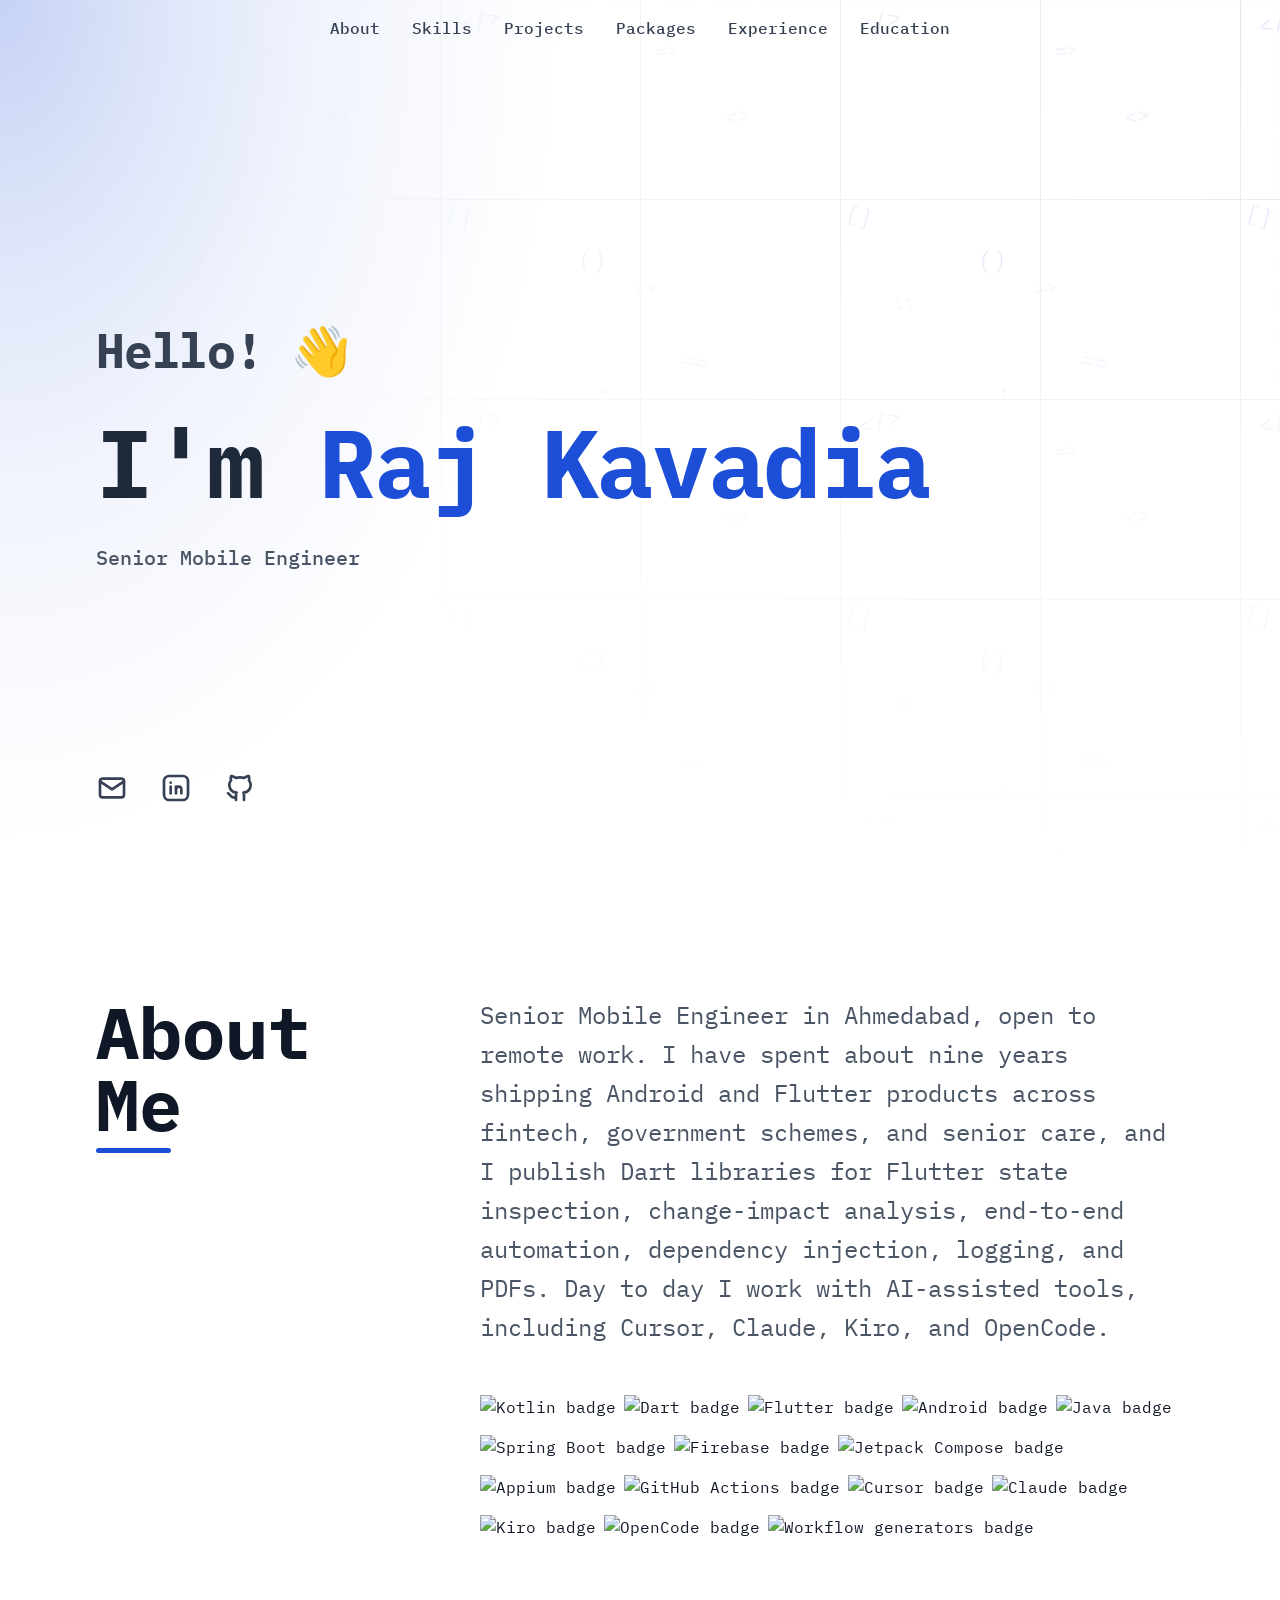
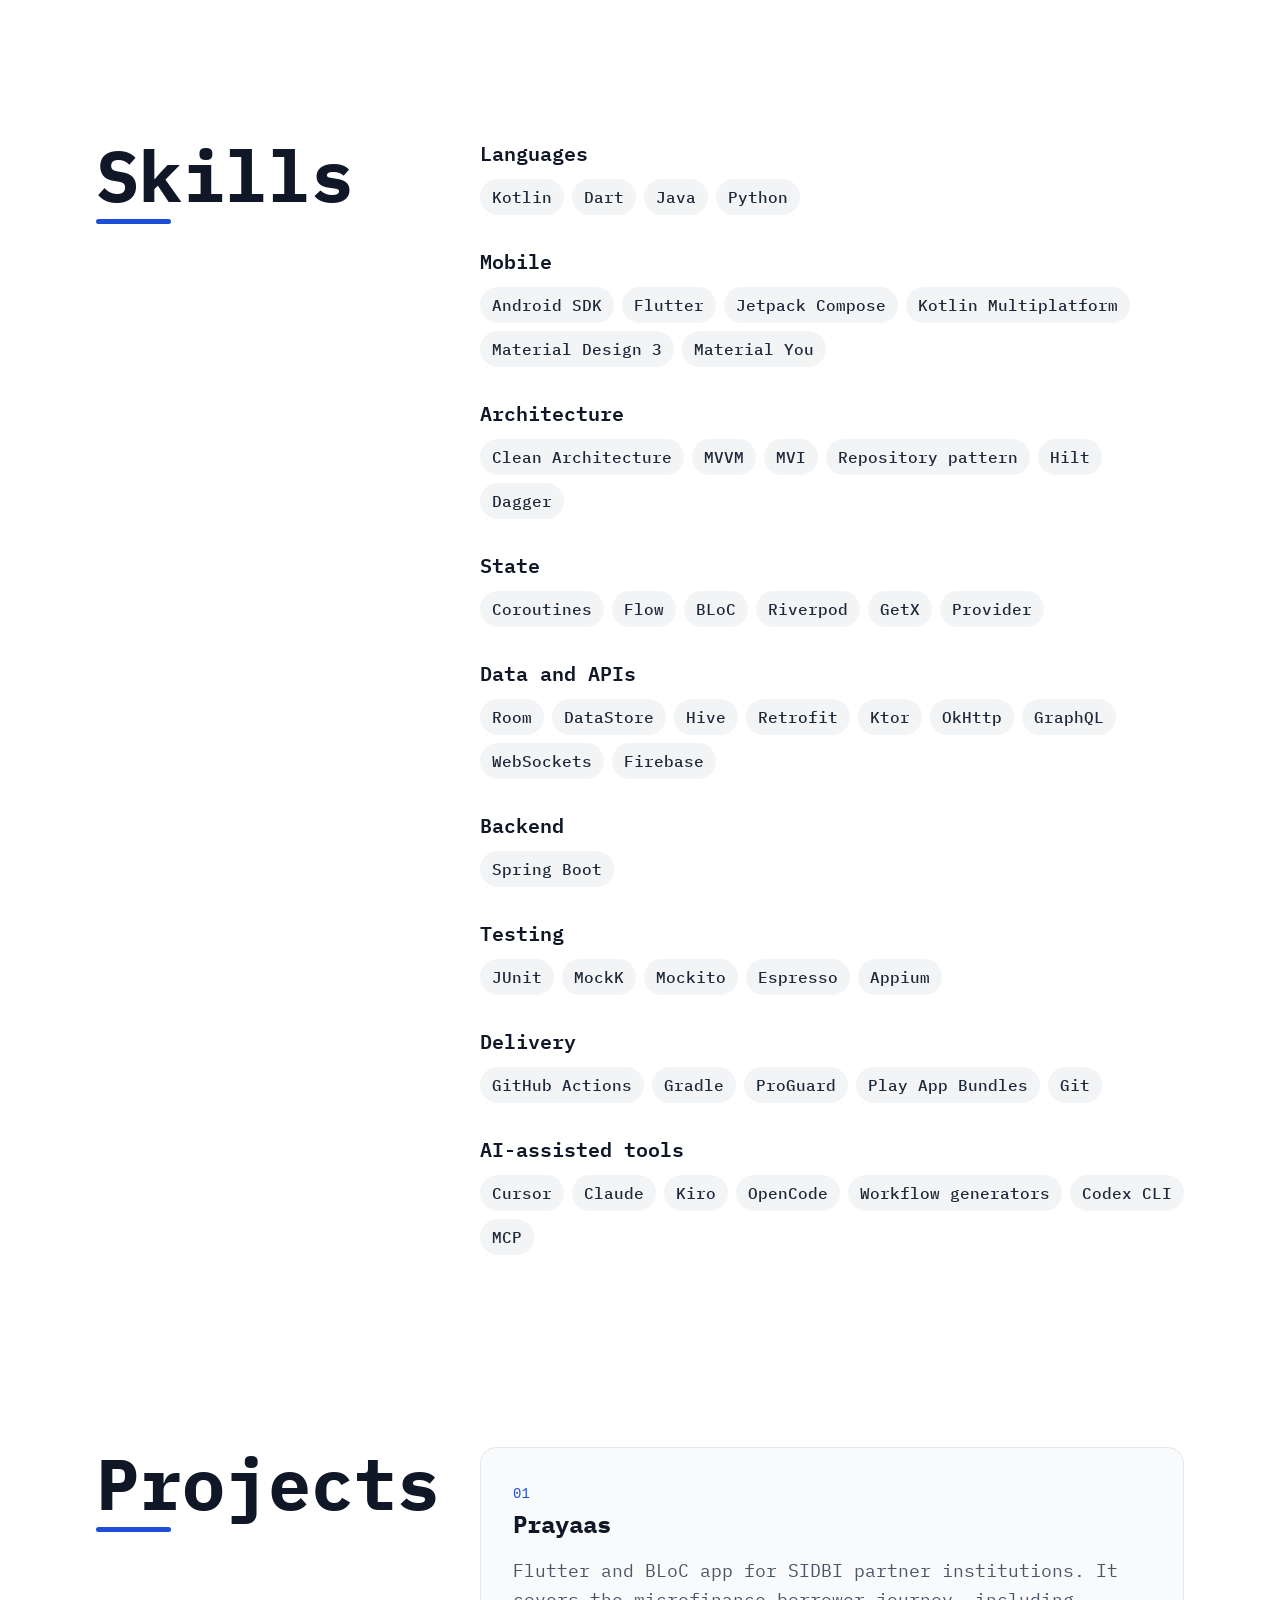
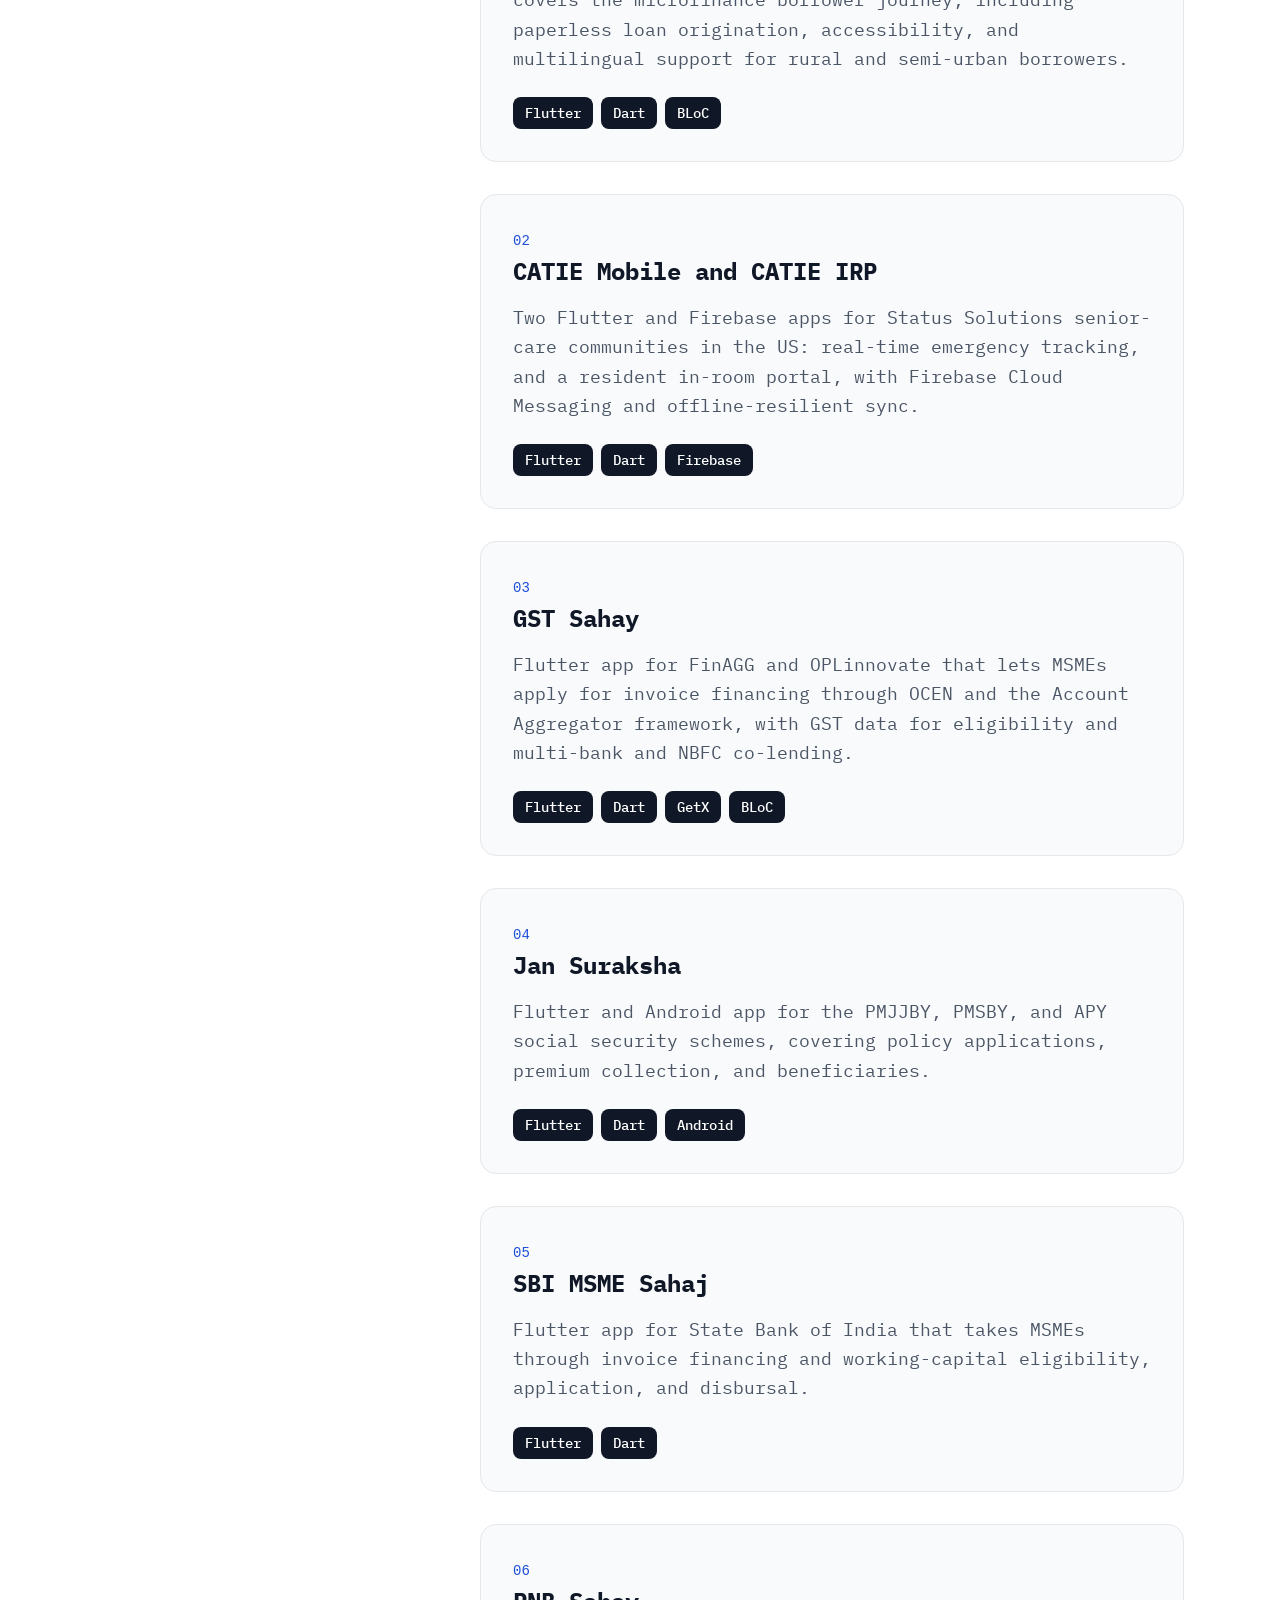
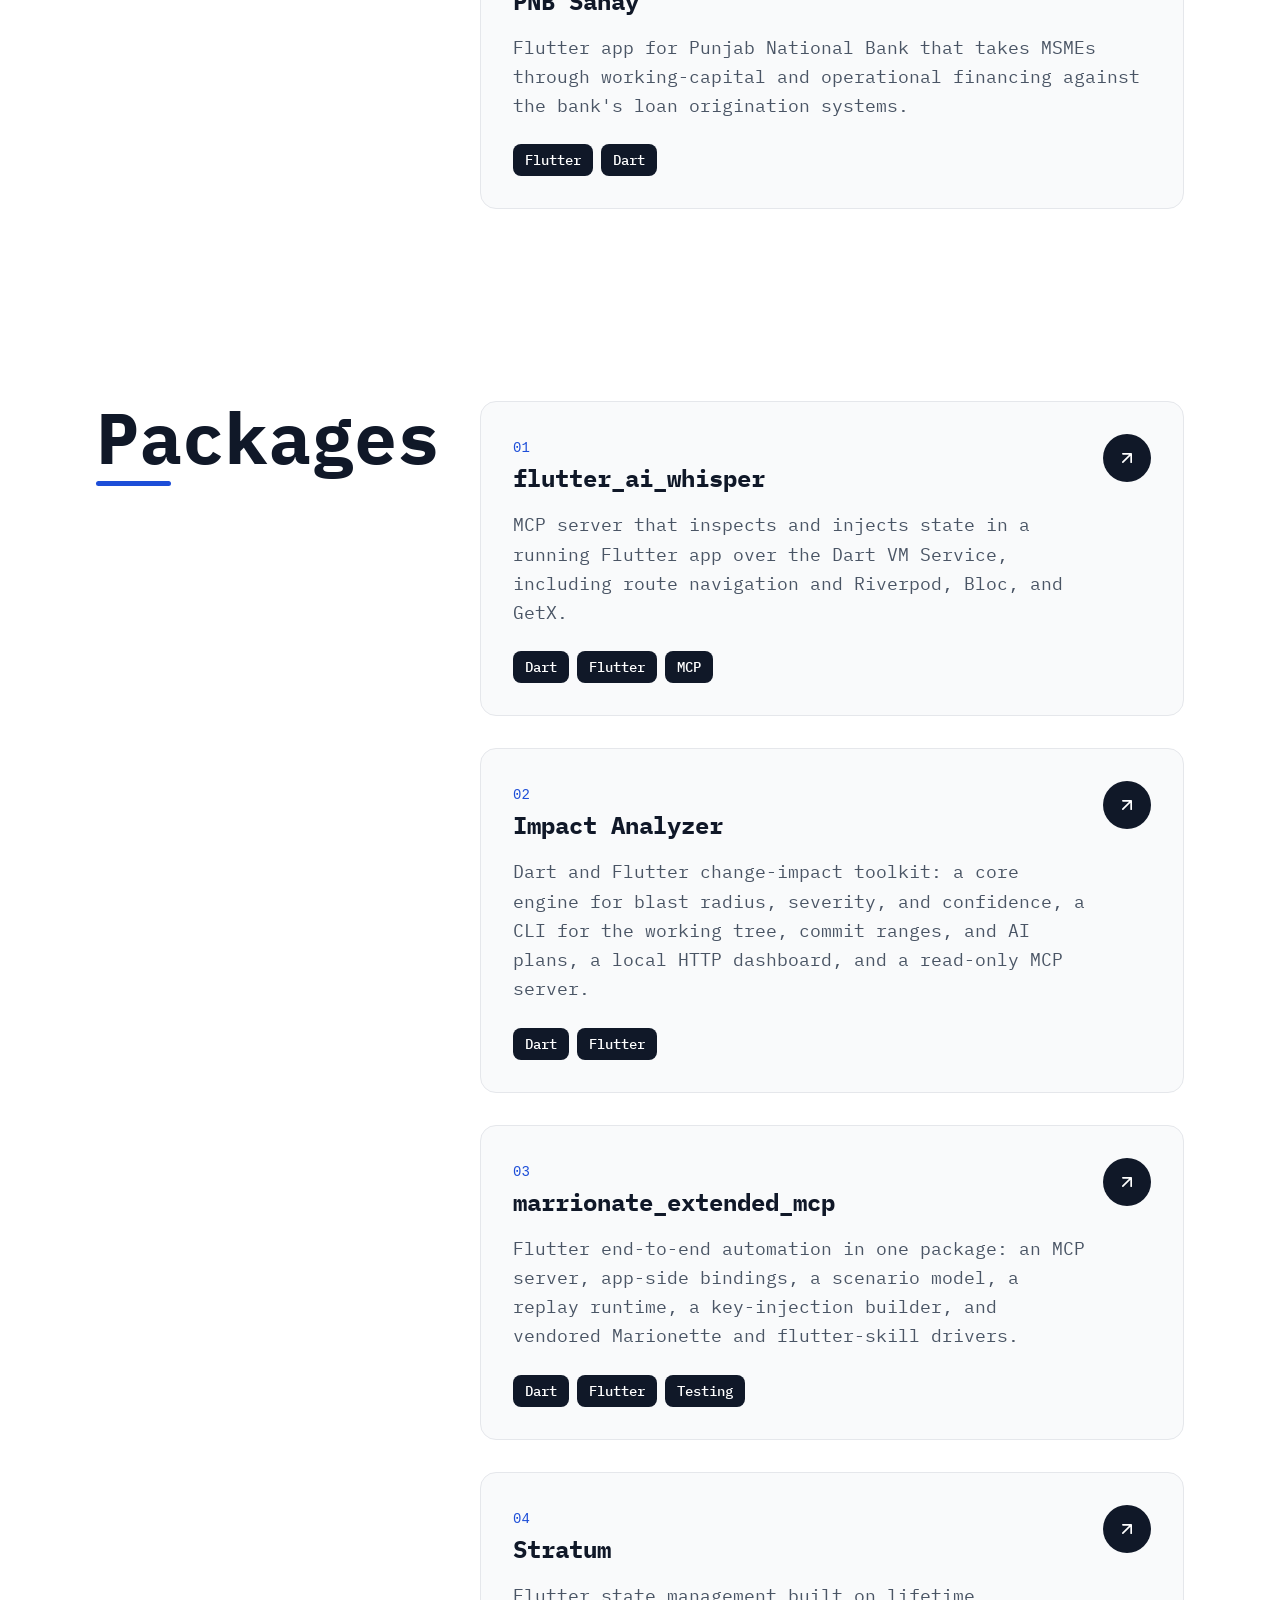
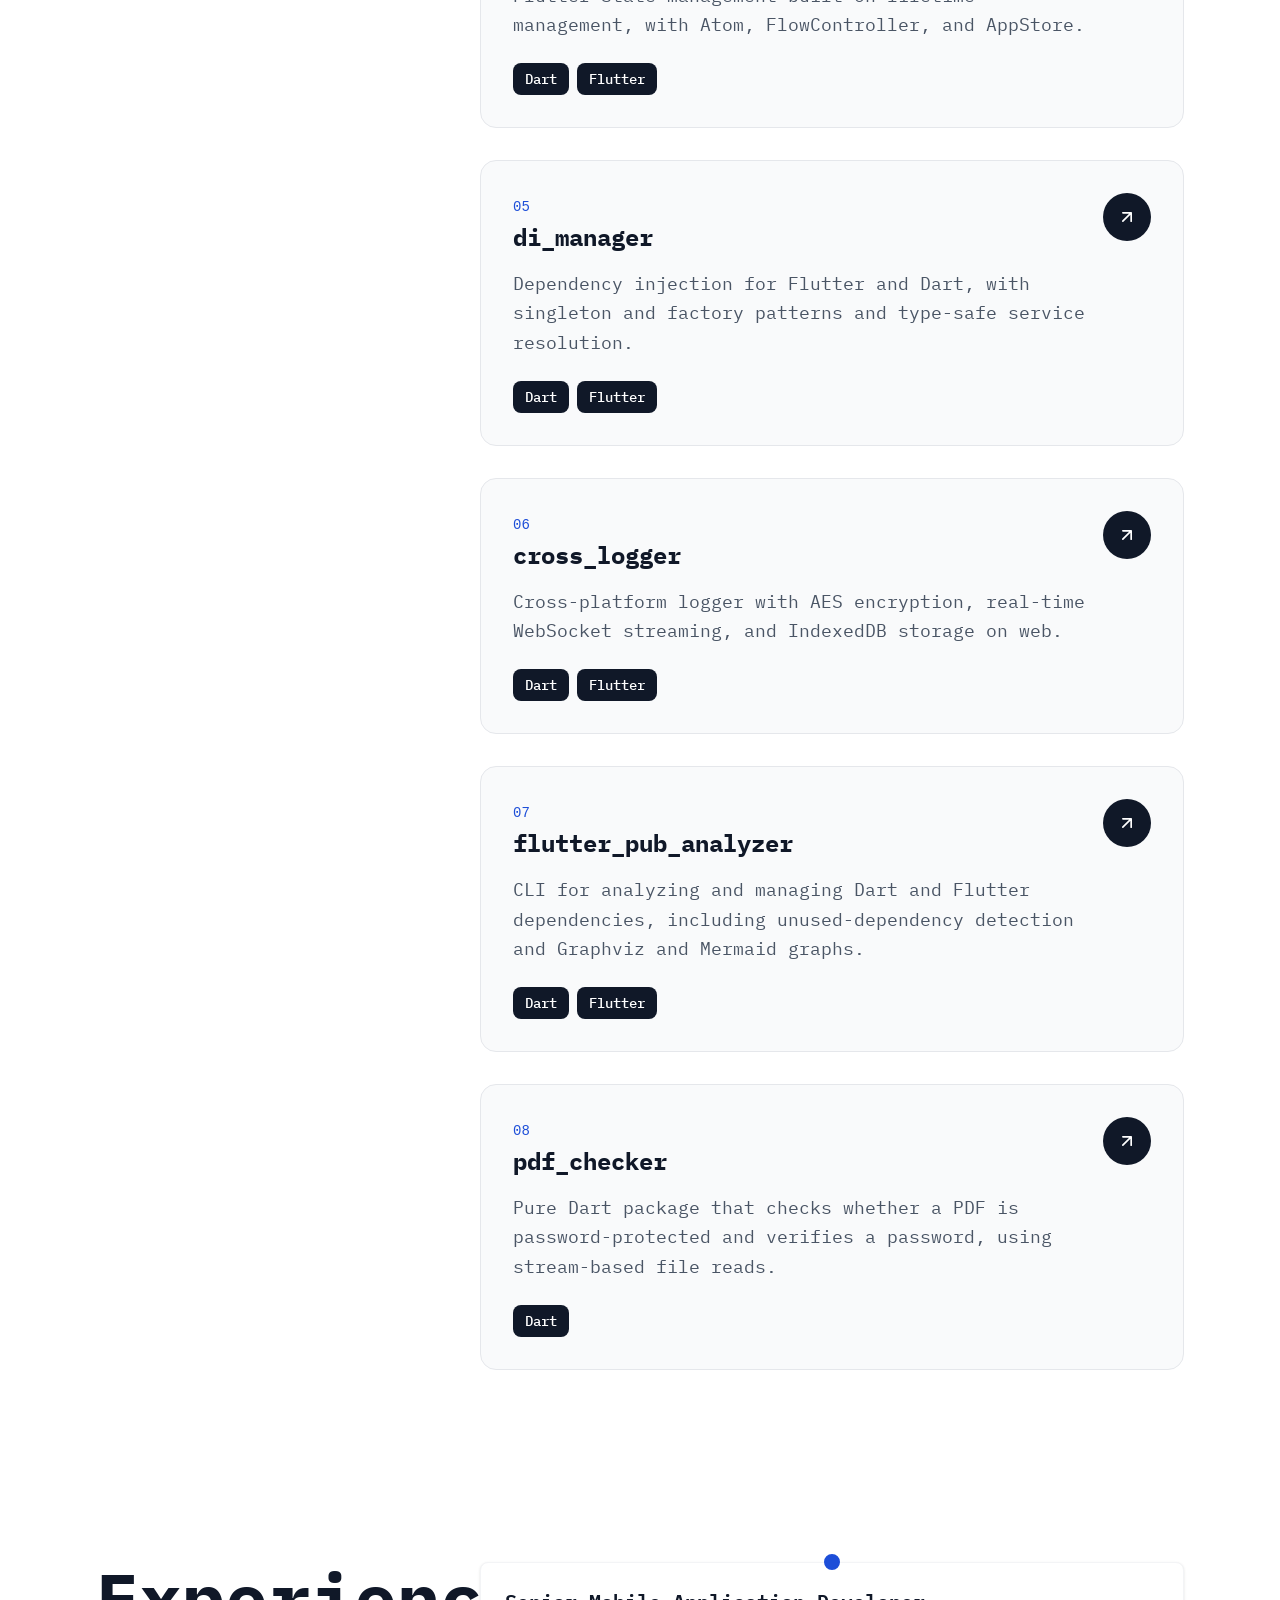
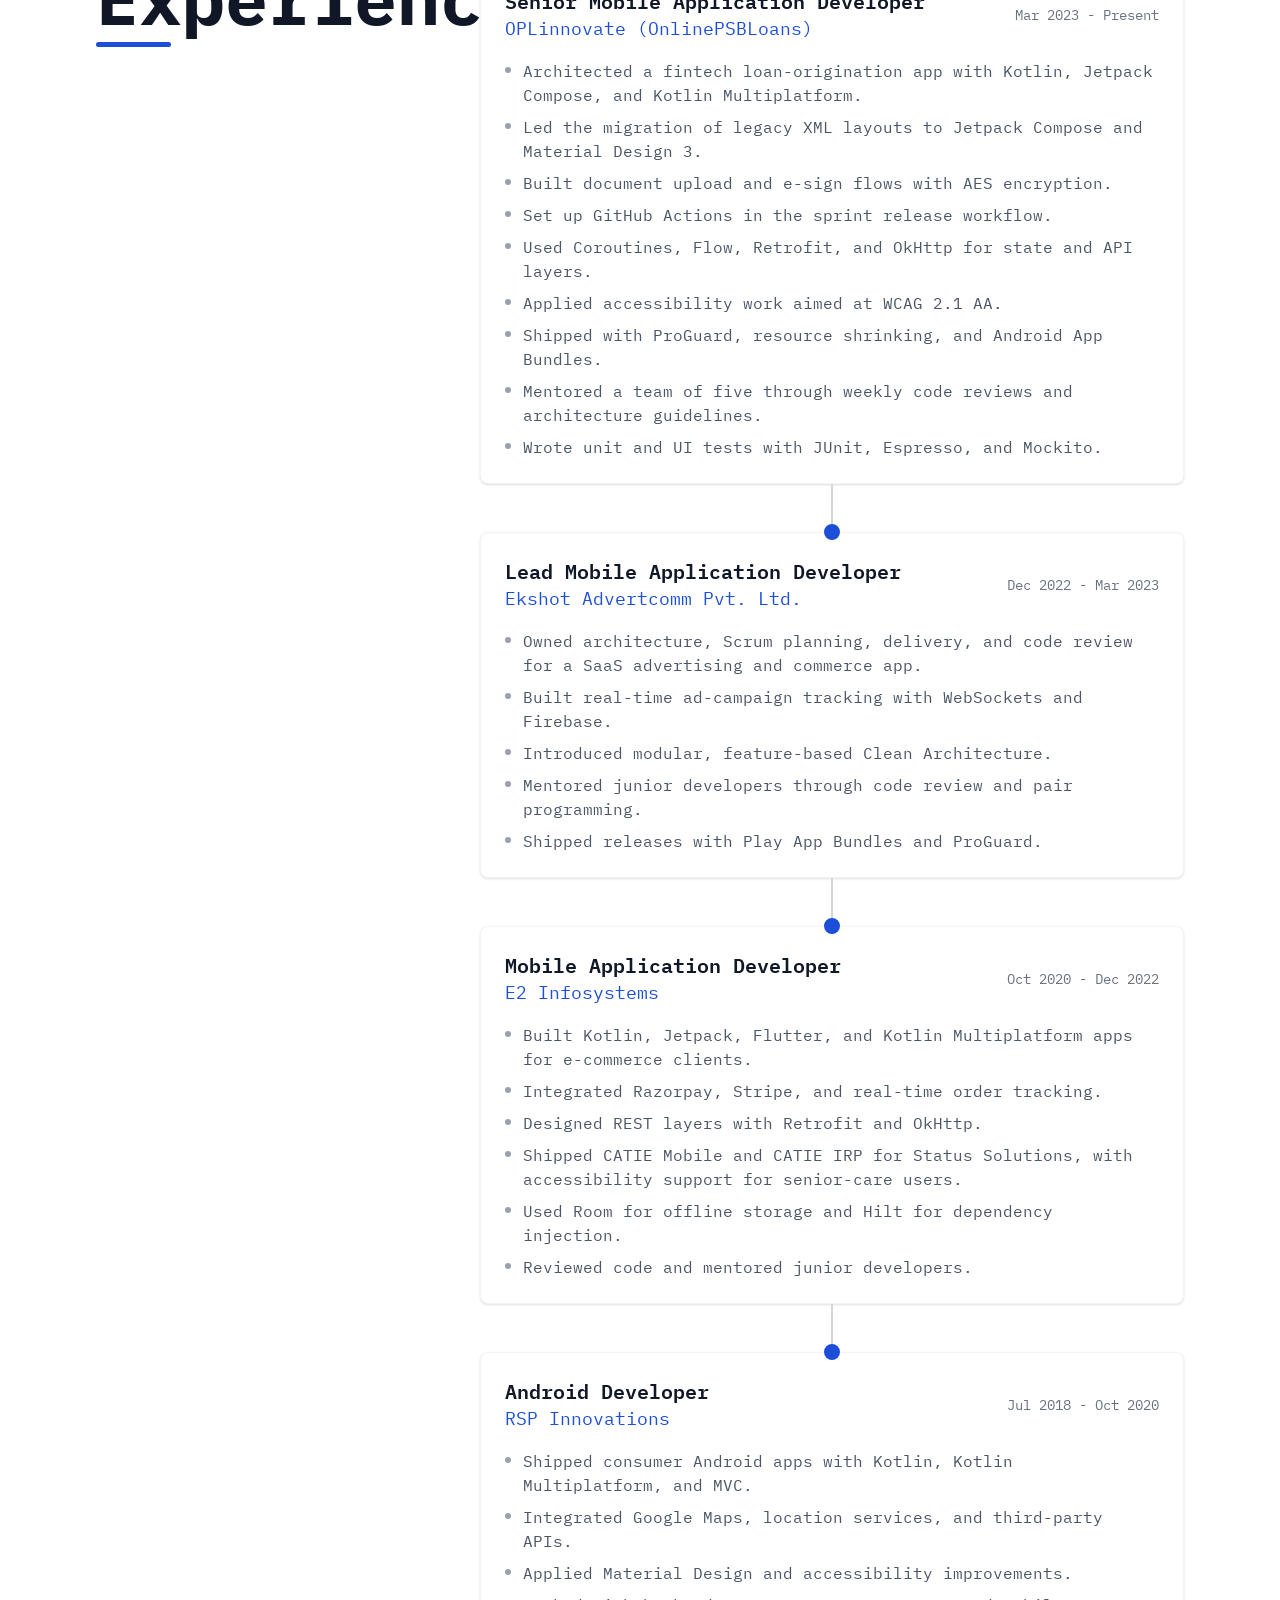
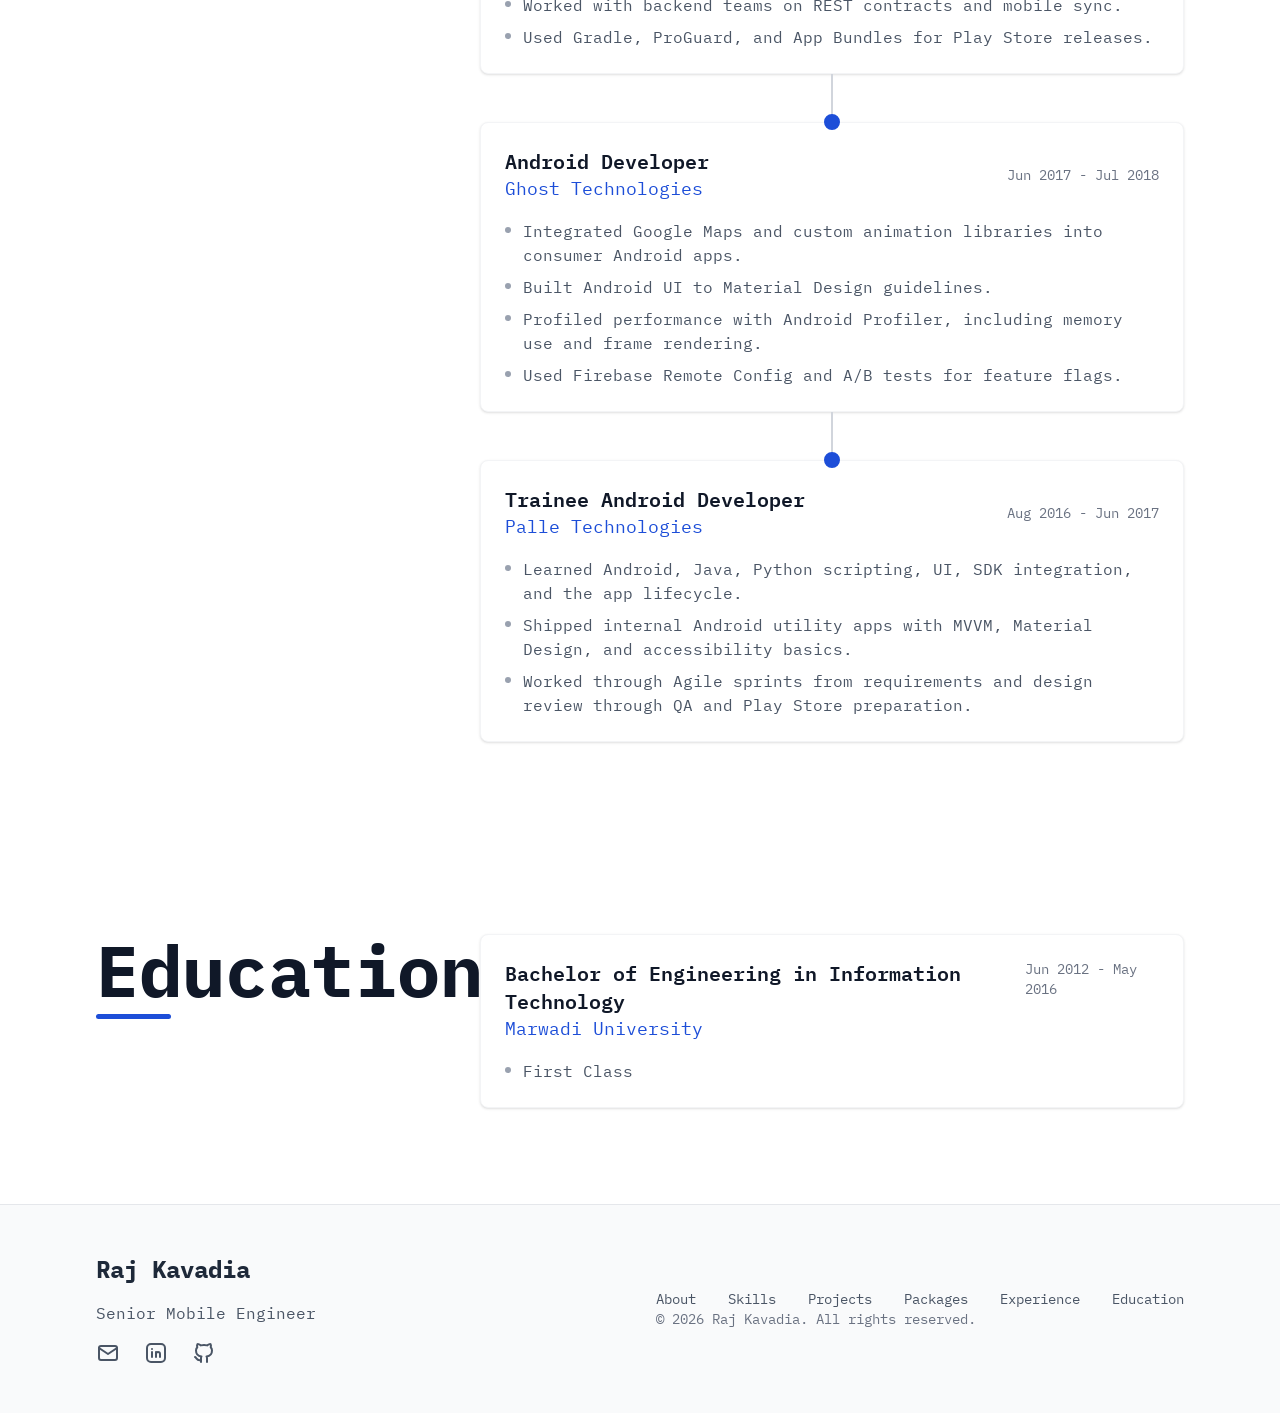
==== commit 78eefb15: "Publish the portfolio site. Co-authored-by: Cursor <cursoragent@cursor.com>" ====
--- a/index.html
+++ b/index.html
@@ -1,549 +1,36 @@
-<!DOCTYPE html>
-<html lang="en">
-
-<head>
-    <meta charset="UTF-8">
-    <meta name="viewport" content="width=device-width, initial-scale=1.0">
-    <title>Raj Kavadia - Resume</title>
-
-    <!-- INLINE CSS for a Refined, Professional, and ATS-Friendly Template -->
-    <style>
-        /* Material style button */
-        .material-btn {
-            display: inline-block;
-            padding: 12px 24px;
-            font-size: 16px;
-            color: white;
-            background: #232633;
-            border: none;
-            border-radius: 4px;
-            box-shadow: 0 2px 5px rgba(0, 0, 0, 0.2);
-            cursor: pointer;
-            transition: background 0.3s, box-shadow 0.3s;
-            outline: none;
-            position: relative;
-            overflow: hidden;
-        }
-
-        .material-btn:hover {
-            background: #3700b3;
-            box-shadow: 0 4px 10px rgba(0, 0, 0, 0.3);
-        }
-
-        /* Hide on print */
-        @media print {
-            .material-btn {
-                display: none !important;
-            }
-        }
-
-        @page {
-            size: A4;
-            margin: 25mm 20mm;
-        }
-
-        /* --- General Styles --- */
-        body {
-            font-family: "Segoe UI";
-            line-height: 1.6;
-            background-color: #f9f9f9;
-            color: #2d2d2d;
-            /* Off-black for better readability */
-            margin: 0;
-            padding: 0;
-            font-size: 11pt;
-        }
-
-        .container {
-            max-width: 850px;
-            margin: 30px auto;
-            padding: 40px;
-            background-color: #fff;
-            box-shadow: 0 0 15px rgba(0, 0, 0, 0.07);
-        }
-
-        /* --- Header & Contact --- */
-        .header {
-            text-align: center;
-            margin-bottom: 30px;
-        }
-
-        .header h1 {
-            font-family: "Segoe UI";
-            font-size: 26pt;
-            margin: 0;
-            font-weight: 600;
-            letter-spacing: 1px;
-        }
-
-        .header .job-title {
-            font-size: 14pt;
-            margin: 5px 0 15px 0;
-            color: #555;
-            font-weight: normal;
-        }
-
-        .contact-info {
-            font-size: 10.5pt;
-            color: #444;
-        }
-
-        .contact-info a {
-            color: #444;
-            text-decoration: none;
-        }
-
-        .contact-info a:hover {
-            text-decoration: underline;
-        }
-
-        .contact-info span {
-            margin: 0 8px;
-            color: #999;
-        }
-
-        /* --- Sections --- */
-        .section {
-            margin-bottom: 10px;
-        }
-
-        .section h2 {
-            font-family: "Segoe UI";
-            font-size: 16pt;
-            border-bottom: 2px solid #e0e0e0;
-            padding-bottom: 8px;
-            margin: 0 0 10px 0;
-            color: #333;
-            letter-spacing: 0.5px;
-        }
-
-        /* --- Experience & Education --- */
-        .entry {
-            margin-bottom: 25px;
-        }
-
-        .entry .heading {
-            display: flex;
-            justify-content: space-between;
-            flex-wrap: wrap;
-            margin-bottom: 2px;
-        }
-
-        .entry .title {
-            font-weight: bold;
-            font-size: 12pt;
-            color: #333;
-        }
-
-        .entry .company-location {
-            font-style: normal;
-            font-weight: bold;
-            color: #555;
-            font-size: 11pt;
-            margin-bottom: 8px;
-        }
-
-        .entry .date {
-            font-weight: normal;
-            font-size: 11pt;
-            color: #555;
-            white-space: nowrap;
-            padding-left: 0px;
-            padding-top: 3.5px;
-        }
-
-        .entry ul {
-            margin: 5px 0 0 0;
-            padding-left: 20px;
-            list-style-type: disc;
-        }
-
-        .entry li {
-            margin-bottom: 6px;
-        }
-
-        /* --- Education Specific --- */
-        .education-entry .company-location {
-            font-style: normal;
-            font-weight: normal;
-            color: #555;
-            font-size: 11pt;
-            margin-bottom: 15px;
-        }
-
-
-        /* --- Skills Section --- */
-        .skills-grid {
-            display: grid;
-            grid-template-columns: 190px auto;
-            gap: 10px 15px;
-        }
-
-        .skills-grid strong {
-            font-weight: bold;
-            color: #333;
-        }
-
-        /* --- App Links --- */
-        .app-links-list {
-            list-style: none;
-            padding-left: 0;
-        }
-
-        .app-links-list li {
-            margin-bottom: 5px;
-        }
-
-        .app-links-list a {
-            color: #1a0dab;
-            /* Standard link color */
-            text-decoration: none;
-        }
-
-        .app-links-list a:hover {
-            text-decoration: underline;
-        }
-
-        /* --- Print Styles --- */
-        @media print {
-            body {
-                background-color: #fff;
-            }
-        @page {
-            margin-top: 0.5cm;
-            margin-right: 0.5cm;
-            margin-bottom: 0.5cm;
-            margin-left: 0.5cm;
-        }
-            .container {
-                margin: 0;
-                padding: 0;
-                box-shadow: none;
-                max-width: 100%;
-            }
-        }
-    </style>
-</head>
-
-<body>
-
-<div class="container">
-    <button class="material-btn" onclick="window.print()">Print</button>
-
-    <!-- Header -->
-    <header class="header">
-        <h1>Raj Kavadia</h1>
-        <p class="job-title">Senior Mobile Application Developer</p>
-        <div class="contact-info">
-            <a href="mailto:rajkavadia78@gmail.com">rajkavadia78@gmail.com</a>
-            <span>|</span>
-            <a href="tel:8238267544">+91 8238267544</a>
-            <span>|</span>
-            Ahmedabad, Gujarat, India
-        </div>
-    </header>
-
-    <!-- Summary Section -->
-    <div class="section">
-        <h2>Summary</h2>
-        <p>
-            Mobile application developer with 7+ years of experience specializing in native Android and
-            cross-platform (Flutter) app development. Skilled in delivering robust, scalable, and user-centric
-            solutions for Android, iOS, and web. Adept in modern architectures (MVVM, MVC, Bloc), cloud services
-            (Firebase, AWS), and secure application practices. Recognized for driving performance optimizations,
-            cross-functional collaboration, and full lifecycle project delivery.
-        </p>
-    </div>
-
-    <!-- Technical Skills Section -->
-    <div class="section">
-        <h2>Technical Skills</h2>
-        <div class="skills-grid">
-            <strong>Programming Languages:</strong> <span>Kotlin, Java, Dart, JavaScript</span>
-            <strong>Frameworks/Platforms:</strong> <span>Android SDK, Flutter, Flutter Web</span>
-            <strong>Architectures:</strong> <span>MVVM, MVC, Bloc</span>
-            <strong>APIs & Libraries:</strong> <span>Retrofit, GoogleMapView, YoutubeView, Method Channels</span>
-            <strong>Backend/Cloud:</strong> <span>Firebase, AWS</span>
-            <strong>UI/UX:</strong> <span>Jetpack Compose, Responsive UI</span>
-            <strong>Security/Testing:</strong> <span>Encryption, Penetration Testing, MobSF, Reverse Engineering,
-                    VAPT</span>
-            <strong>Other:</strong> <span>Coroutines, SQLITE, WebRTC, Video Calling</span>
-        </div>
-    </div>
-
-    <!-- Professional Experience Section -->
-    <div class="section">
-        <h2>Professional Experience</h2>
-        <div class="entry">
-            <div class="heading">
-                <span class="title">Senior Mobile Application Developer</span>
-                <span class="date">Mar 2023 – Present</span>
-            </div>
-            <div class="company-location">OnlinePSBLoans</div>
-            <ul>
-                <li>Lead the design and implementation of responsive applications across Android, iOS, and Web using
-                    Flutter and native toolkits.</li>
-                <li>Conduct code reviews and optimize performance for scalable, secure, and maintainable codebases.
-                </li>
-                <li>Mentor junior developers, fostering best practices in coding, testing, and system architecture.
-                </li>
-                <li>Ensure compliance with industry security standards and align features with organizational needs.
-                </li>
-            </ul>
-        </div>
-        <div class="entry">
-            <div class="heading">
-                <span class="title">Lead Mobile Application Developer</span>
-                <span class="date">Dec 2022 – Mar 2023</span>
-            </div>
-            <div class="company-location">Ekshot Advertcomm Private Ltd.</div>
-            <ul>
-                <li>Maintained and enhanced Android applications for new OS versions; collaborated closely with
-                    UI/UX, QA, and backend teams.</li>
-                <li>Drove new feature integration, bug resolution strategies, and improved app release cycles.</li>
-                <li>Introduced architectural improvements using MVVM to increase code modularity and testability.
-                </li>
-                <li>Managed build configurations and automated deployment processes to streamline releases.</li>
-            </ul>
-        </div>
-        <div class="entry">
-            <div class="heading">
-                <span class="title">Mobile Application Developer</span>
-                <span class="date">Oct 2020 – Dec 2022</span>
-            </div>
-            <div class="company-location">E2 Infosystems, Chennai</div>
-            <ul>
-                <li>Developed and deployed multiplatform (iOS/Android) apps with Flutter and integrated cloud
-                    services (Firebase/AWS).</li>
-                <li>Implemented hybrid (Flutter + native Android) modules within single applications using Method
-                    Channels.</li>
-                <li>Managed state efficiently in complex Flutter applications using the Bloc pattern for predictable
-                    state changes.</li>
-                <li>Coordinated with backend engineers for seamless API integration and data synchronization.</li>
-            </ul>
-        </div>
-        <div class="entry">
-            <div class="heading">
-                <span class="title">Android Developer</span>
-                <span class="date">Jul 2018 – Aug 2020</span>
-            </div>
-            <div class="company-location">RSP Innovations LLP, Bangalore</div>
-            <ul>
-                <li>Built robust Android applications in Java and Kotlin, including e-commerce features.</li>
-                <li>Integrated third-party payment gateways (PayUMoney, RazorPay) and order tracking systems.</li>
-                <li>Implemented responsive user interfaces to support a wide range of Android device sizes and
-                    resolutions.</li>
-                <li>Collaborated with product managers to define feature requirements and timelines.</li>
-            </ul>
-        </div>
-        <div class="entry">
-            <div class="heading">
-                <span class="title">Android Developer</span>
-                <span class="date">Jul 2017 – Jul 2018</span>
-            </div>
-            <div class="company-location">Ghost Technology LTD, Delhi</div>
-            <ul>
-                <li>Integrated libraries for animations, Google Maps (GoogleMapView), and video playback
-                    (YoutubeView).</li>
-                <li>Developed complex user interfaces based on detailed mockups from the UI/UX design team.</li>
-                <li>Participated in the full software development lifecycle, from initial concept to debugging and
-                    public release.</li>
-                <li>Identified and resolved performance bottlenecks in existing application modules.</li>
-            </ul>
-        </div>
-        <div class="entry">
-            <div class="heading">
-                <span class="title">Trainee Android Developer</span>
-                <span class="date">Jul 2016 – Jul 2017</span>
-            </div>
-            <div class="company-location">Palle Technology LTD, Bangalore</div>
-            <ul>
-                <li>Assisted senior developers in writing and debugging Java code for Android applications.</li>
-                <li>Learned and applied fundamental Android concepts, including Activities, Services, and Broadcast
-                    Receivers.</li>
-                <li>Contributed to the development of UI layouts using XML and handled basic user interactions.</li>
-                <li>Helped create technical documentation for newly developed features.</li>
-            </ul>
-        </div>
-    </div>
-
-    <!-- Education Section -->
-    <div class="section">
-        <h2>Education</h2>
-        <div class="entry education-entry">
-            <div class="heading">
-                <span class="title">B.E., Computer Science</span>
-                <span class="date">Jun 2012 – Jun 2016</span>
-            </div>
-            <div class="company-location">Marwadi Education Foundation</div>
-        </div>
-        <div class="entry education-entry">
-            <div class="heading">
-                <span class="title">Practical Cyber Security for Practitioners</span>
-                <span class="date">Jul 2024 – Present</span>
-            </div>
-            <div class="company-location">NPTEL</div>
-        </div>
-    </div>
-    <div class="section">
-        <h2>Projects</h2>
-        <!-- GST Sahay -->
-        <div class="entry">
-            <div class="heading">
-                <span class="title">GST Sahay</span>
-                <span class="date">Jan 2024 – Present</span>
-            </div>
-            <div class="company-location">Associated with Online PSB Loans</div>
-            <ul>
-                <li>
-                    GST Sahay is an innovative fintech solution by FinAGG, addressing MSME financing challenges by
-                    leveraging GST data and integrating with OCEN and Account Aggregator frameworks. It facilitates
-                    quick, collateral-free invoice-based financing, helping MSMEs enhance cash flow and business
-                    growth.
-                </li>
-                <li>
-                    Developed a cross-platform mobile app as a Flutter Developer, enabling MSMEs to access financing
-                    quickly and securely.
-                </li>
-                <li>
-                    Designed and implemented UI with responsive layouts, integrating secure GST data handling for
-                    seamless user experience.
-                </li>
-                <li>
-                    Utilized GETX & Bloc architecture to deliver scalable, maintainable, and secure solutions for
-                    Android and other platforms.
-                </li>
-                <li>
-                    <strong>Skills:</strong> Flutter · Cross-platform Development · Android · Responsive Web Design
-                </li>
-            </ul>
-        </div>
-
-        <!-- CATIE App -->
-        <div class="entry">
-            <div class="heading">
-                <span class="title">CATIE App</span>
-            </div>
-            <div class="company-location">Associated with E2 Infosystems Ltd</div>
-            <ul>
-                <li>
-                    CATIE is a communication, self-service, and resident engagement platform helping seniors connect
-                    with their community and staff.
-                </li>
-                <li>
-                    Built mobile apps for Android and iOS, focusing on accessibility, performance, and a
-                    user-friendly interface.
-                </li>
-                <li>
-                    Developed and integrated backend APIs and features, including community newsfeed and
-                    self-service options.
-                </li>
-                <li>
-                    Conducted thorough testing to ensure a seamless, accessible experience for seniors.
-                </li>
-                <li>
-                    <strong>Skills:</strong> Flutter · Android · Kotlin · Dart
-                </li>
-            </ul>
-        </div>
-
-        <!-- JanSuraksha -->
-        <div class="entry">
-            <div class="heading">
-                <span class="title">Jan Suraksha</span>
-            </div>
-            <ul>
-                <li>
-                    JanSuraksha App allows users to easily apply for insurance policies (PMJJBY and PMSBY) under the
-                    Govt. of India’s Social Security initiatives.
-                </li>
-                <li>
-                    Created a cross-platform app in Flutter with intuitive UI, integrating backend policy
-                    application systems.
-                </li>
-                <li>
-                    Focused on security, responsiveness, and user-centric workflows for citizens to access vital
-                    insurance easily.
-                </li>
-                <li>
-                    <strong>Skills:</strong> Flutter · Dart · Android
-                </li>
-            </ul>
-        </div>
-
-        <!-- PNB Sahay -->
-        <div class="entry">
-            <div class="heading">
-                <span class="title">PNB Sahay</span>
-            </div>
-            <ul>
-                <li>
-                    PNB Sahay is a digital platform from Punjab National Bank to provide MSMEs with the working
-                    capital they need through streamlined invoice-based financing.
-                </li>
-                <li>
-                    Developed the mobile UI in Flutter, integrating with PNB’s loan systems and ensuring robust,
-                    scalable, and efficient user workflows.
-                </li>
-                <li>
-                    Prioritized a frictionless user experience, helping MSMEs quickly access working capital
-                    financing for business growth.
-                </li>
-                <li>
-                    <strong>Skills:</strong> Flutter · Dart · Cross-platform Development
-                </li>
-            </ul>
-        </div>
-
-        <!-- SBI Sahaj -->
-        <div class="entry">
-            <div class="heading">
-                <span class="title">SBI MSME Sahaj</span>
-            </div>
-            <ul>
-                <li>
-                    SBI MSME Sahaj is an initiative by State Bank of India for fast and convenient invoice financing
-                    for MSMEs.
-                </li>
-                <li>
-                    Developed the cross-platform mobile app in Flutter, with integrations for online loan
-                    application and user-friendly, responsive design.
-                </li>
-                <li>
-                    Enabled quick onboarding and efficient access to working capital for MSMEs using modern
-                    front-end technologies.
-                </li>
-                <li>
-                    <strong>Skills:</strong> Flutter · Dart · Cross-platform Development
-                </li>
-            </ul>
-        </div>
-    </div>
-
-
-    <!-- Key App Releases Section -->
-    <div class="section">
-        <h2>Key App Releases</h2>
-        <ul class="app-links-list">
-            <li><a href="https://play.google.com/store/apps/details?id=com.statussolutions.catmobile"
-                   target="_blank">Catie Mobile (Android)</a></li>
-            <li><a href="https://apps.apple.com/us/app/catie-mobile/id1613885464" target="_blank">Catie Mobile
-                (iOS)</a></li>
-            <li><a href="https://www.statussolutions.com/acute-care-catie-communication-portal/"
-                   target="_blank">Acute Care Catie Communication Portal</a></li>
-            <li><a href="https://play.google.com/store/apps/details?id=com.EkShotBusiness&hl=en_IN&gl=US"
-                   target="_blank">EkShot Business (Google Play)</a></li>
-            <li><a href="https://play.google.com/store/apps/details?id=com.opl.jansuraksha&hl=en_SG"
-                   target="_blank">Jansuraksha (Google Play)</a></li>
-            <li><a href="https://play.google.com/store/apps/details?id=com.project.prayaas.sidbi&hl=en-US">Prayaas
-                (Microfinance, Google Play)</li>
-            <li><a href="https://play.google.com/store/apps/details?id=com.tradgo&hl=en-US">Tradgo Recharge & Bill
-                Payment</a></li>
-        </ul>
-    </div>
-
-</div>
-
-</body>
-
-</html>+<!DOCTYPE html><html lang="en"> <head><meta charset="utf-8"><link rel="icon" type="image/svg+xml" href="/favicon.svg"><meta name="viewport" content="width=device-width"><meta name="generator" content="Astro v5.12.3"><meta name="description" content="Portfolio of Raj Kavadia, senior mobile engineer in Ahmedabad."><link rel="preconnect" href="https://fonts.googleapis.com"><link rel="preconnect" href="https://fonts.gstatic.com" crossorigin><link href="https://fonts.googleapis.com/css2?family=IBM+Plex+Mono:ital,wght@0,100;0,200;0,300;0,400;0,500;0,600;0,700;1,100;1,200;1,300;1,400;1,500;1,600;1,700&display=swap" rel="stylesheet"><title>Raj Kavadia - Senior Mobile Engineer</title><link rel="stylesheet" href="/_astro/index.C-XkRn4Z.css"></head> <body> <header id="header" class="fixed top-0 left-0 right-0 z-50 hidden md:block transition-all duration-300" data-astro-cid-3ef6ksr2> <nav class="max-w-7xl mx-auto px-8 py-4" data-astro-cid-3ef6ksr2> <ul class="flex items-center gap-8 justify-center" data-astro-cid-3ef6ksr2> <li data-astro-cid-3ef6ksr2> <a href="#about" class="text-gray-700 hover:text-black transition-colors font-medium" data-astro-cid-3ef6ksr2>
+About
+</a> </li> <li data-astro-cid-3ef6ksr2> <a href="#skills" class="text-gray-700 hover:text-black transition-colors font-medium" data-astro-cid-3ef6ksr2>
+Skills
+</a> </li> <li data-astro-cid-3ef6ksr2> <a href="#projects" class="text-gray-700 hover:text-black transition-colors font-medium" data-astro-cid-3ef6ksr2>
+Projects
+</a> </li> <li data-astro-cid-3ef6ksr2> <a href="#packages" class="text-gray-700 hover:text-black transition-colors font-medium" data-astro-cid-3ef6ksr2>
+Packages
+</a> </li> <li data-astro-cid-3ef6ksr2> <a href="#experience" class="text-gray-700 hover:text-black transition-colors font-medium" data-astro-cid-3ef6ksr2>
+Experience
+</a> </li> <li data-astro-cid-3ef6ksr2> <a href="#education" class="text-gray-700 hover:text-black transition-colors font-medium" data-astro-cid-3ef6ksr2>
+Education
+</a> </li> </ul> </nav> </header> <script type="module">window.addEventListener("scroll",()=>{const e=document.getElementById("header");window.scrollY>100?e?.classList.add("bg-white/80","backdrop-blur-sm"):e?.classList.remove("bg-white/80","backdrop-blur-sm")});</script>  <section> <div id="hero" class="relative isolate overflow-hidden bg-white py-24 md:h-screen" style="--accent-color: #1d4ed8" data-astro-cid-bbe6dxrz> <!-- Gradient overlay --> <div class="absolute inset-0 -z-10" style="background: radial-gradient(ellipse 800px 1200px at 0% 0%, #1d4ed840 0%, #1d4ed825 20%, #1d4ed810 40%, rgba(255, 255, 255, 0.3) 70%, rgba(255, 255, 255, 0.8) 90%, white 100%)" data-astro-cid-bbe6dxrz></div> <svg aria-hidden="true" class="absolute inset-0 -z-10 size-full stroke-gray-200 [mask-image:radial-gradient(100%_100%_at_top_right,white,transparent)]" data-astro-cid-bbe6dxrz> <defs data-astro-cid-bbe6dxrz> <pattern x="50%" y="-1" id="0787a7c5-978c-4f66-83c7-11c213f99cb7" width="200" height="200" patternUnits="userSpaceOnUse" data-astro-cid-bbe6dxrz> <path d="M.5 200V.5H200" fill="none" data-astro-cid-bbe6dxrz></path> </pattern> <pattern id="programming-symbols" x="0" y="0" width="400" height="400" patternUnits="userSpaceOnUse" data-astro-cid-bbe6dxrz> <text x="50" y="50" fill="#1d4ed8" font-family="monospace" font-size="24" transform="rotate(-15)" data-astro-cid-bbe6dxrz>&lt;/&gt;</text> <text x="150" y="100" fill="#1d4ed8" font-family="monospace" font-size="20" transform="rotate(10)" data-astro-cid-bbe6dxrz></text> <text x="250" y="80" fill="#1d4ed8" font-family="monospace" font-size="18" transform="rotate(-5)" data-astro-cid-bbe6dxrz>=&gt;</text> <text x="100" y="200" fill="#1d4ed8" font-family="monospace" font-size="22" transform="rotate(15)" data-astro-cid-bbe6dxrz>[]</text> <text x="300" y="180" fill="#1d4ed8" font-family="monospace" font-size="20" transform="rotate(-10)" data-astro-cid-bbe6dxrz>&lt;&gt;</text> <text x="200" y="250" fill="#1d4ed8" font-family="monospace" font-size="24" transform="rotate(5)" data-astro-cid-bbe6dxrz>()</text> <text x="50" y="320" fill="#1d4ed8" font-family="monospace" font-size="18" transform="rotate(-8)" data-astro-cid-bbe6dxrz>::</text> <text x="350" y="300" fill="#1d4ed8" font-family="monospace" font-size="22" transform="rotate(12)" data-astro-cid-bbe6dxrz>==</text> <text x="150" y="350" fill="#1d4ed8" font-family="monospace" font-size="20" transform="rotate(-15)" data-astro-cid-bbe6dxrz>++</text> <text x="250" y="370" fill="#1d4ed8" font-family="monospace" font-size="24" transform="rotate(8)" data-astro-cid-bbe6dxrz>;</text> </pattern> </defs> <rect fill="url(#programming-symbols)" width="100%" height="100%" opacity="0.2" data-astro-cid-bbe6dxrz></rect> <rect fill="url(#0787a7c5-978c-4f66-83c7-11c213f99cb7)" width="100%" height="100%" stroke-width="0" data-astro-cid-bbe6dxrz></rect> </svg> <div class="h-full mx-auto p-8 sm:p-12 md:p-24 flex items-center" data-astro-cid-bbe6dxrz> <div data-astro-cid-bbe6dxrz> <h2 class="text-pretty text-xl sm:text-2xl md:text-5xl font-bold tracking-tight text-gray-700 animate-fade-in" data-astro-cid-bbe6dxrz>
+Hello! 👋
+</h2> <h1 class="mt-6 sm:mt-8 md:mt-10 text-pretty text-4xl sm:text-5xl md:text-6xl lg:text-8xl font-bold tracking-tight text-gray-800 animate-fade-in animation-delay-200" data-astro-cid-bbe6dxrz>
+I'm <span style="color:#1d4ed8" data-astro-cid-bbe6dxrz>Raj Kavadia</span> </h1> <p class="mt-4 sm:mt-6 md:mt-8 text-pretty text-base sm:text-lg md:text-xl/8 font-medium text-gray-600 animate-fade-in animation-delay-400" data-astro-cid-bbe6dxrz> Senior Mobile Engineer </p> </div> </div> <div class="absolute bottom-0 left-0 right-0 p-8 sm:p-12 md:p-24 flex gap-x-4 sm:gap-x-6 md:gap-x-8 text-gray-700 animate-fade-in animation-delay-600" data-astro-cid-bbe6dxrz> <a href="mailto:rajkavadia78@gmail.com" aria-label="Email" class="transition-colors duration-300 hover:text-[var(--accent-color)]" data-astro-cid-bbe6dxrz> <svg xmlns="http://www.w3.org/2000/svg" width="24" height="24" viewBox="0 0 24 24" fill="none" stroke="currentColor" stroke-width="2" stroke-linecap="round" stroke-linejoin="round" class="h-6 w-6 sm:h-7 sm:w-7 md:h-8 md:w-8" data-astro-cid-bbe6dxrz> <path stroke="none" d="M0 0h24v24H0z" fill="none" data-astro-cid-bbe6dxrz></path> <path d="M3 7a2 2 0 0 1 2 -2h14a2 2 0 0 1 2 2v10a2 2 0 0 1 -2 2h-14a2 2 0 0 1 -2 -2v-10z" data-astro-cid-bbe6dxrz></path> <path d="M3 7l9 6l9 -6" data-astro-cid-bbe6dxrz></path> </svg> </a> <a href="https://www.linkedin.com/in/rajkavadia/" target="_blank" rel="noopener noreferrer" aria-label="LinkedIn" class="transition-colors duration-300 hover:text-[var(--accent-color)]" data-astro-cid-bbe6dxrz> <svg xmlns="http://www.w3.org/2000/svg" width="24" height="24" viewBox="0 0 24 24" fill="none" stroke="currentColor" stroke-width="2" stroke-linecap="round" stroke-linejoin="round" class="h-6 w-6 sm:h-7 sm:w-7 md:h-8 md:w-8" data-astro-cid-bbe6dxrz>  <path stroke="none" d="M0 0h24v24H0z" fill="none" data-astro-cid-bbe6dxrz></path> <path d="M8 11v5" data-astro-cid-bbe6dxrz></path> <path d="M8 8v.01" data-astro-cid-bbe6dxrz></path> <path d="M12 16v-5" data-astro-cid-bbe6dxrz></path> <path d="M16 16v-3a2 2 0 1 0 -4 0" data-astro-cid-bbe6dxrz></path> <path d="M3 7a4 4 0 0 1 4 -4h10a4 4 0 0 1 4 4v10a4 4 0 0 1 -4 4h-10a4 4 0 0 1 -4 -4z" data-astro-cid-bbe6dxrz></path>  </svg> </a>  <a href="https://github.com/RajKavadia/" target="_blank" rel="noopener noreferrer" aria-label="GitHub" class="transition-colors duration-300 hover:text-[var(--accent-color)]" data-astro-cid-bbe6dxrz> <svg xmlns="http://www.w3.org/2000/svg" width="24" height="24" viewBox="0 0 24 24" fill="none" stroke="currentColor" stroke-width="2" stroke-linecap="round" stroke-linejoin="round" class="h-6 w-6 sm:h-7 sm:w-7 md:h-8 md:w-8" data-astro-cid-bbe6dxrz>  <path stroke="none" d="M0 0h24v24H0z" fill="none" data-astro-cid-bbe6dxrz></path> <path d="M9 19c-4.3 1.4 -4.3 -2.5 -6 -3m12 5v-3.5c0 -1 .1 -1.4 -.5 -2c2.8 -.3 5.5 -1.4 5.5 -6a4.6 4.6 0 0 0 -1.3 -3.2a4.2 4.2 0 0 0 -.1 -3.2s-1.1 -.3 -3.5 1.3a12.3 12.3 0 0 0 -6.2 0c-2.4 -1.6 -3.5 -1.3 -3.5 -1.3a4.2 4.2 0 0 0 -.1 3.2a4.6 4.6 0 0 0 -1.3 3.2c0 4.6 2.7 5.7 5.5 6c-.6 .6 -.6 1.2 -.5 2v3.5" data-astro-cid-bbe6dxrz></path>  </svg> </a> </div> </div>  <section id="about" class="p-8 sm:p-12 md:p-16 lg:p-24"> <div> <div class="grid grid-cols-1 lg:grid-cols-12 gap-8 lg:gap-16 items-start"> <div class="lg:col-span-4"> <h2 class="text-3xl sm:text-4xl md:text-5xl xl:text-7xl font-bold text-gray-900">
+About Me
+</h2> <div class="w-[75px] h-[5px] mt-2 rounded-full" style="background-color: #1d4ed8"></div> </div> <div class="lg:col-span-8 space-y-8"> <p class="text-lg sm:text-xl md:text-2xl leading-relaxed text-gray-600"> Senior Mobile Engineer in Ahmedabad, open to remote work. I have spent about nine years shipping Android and Flutter products across fintech, government schemes, and senior care, and I publish Dart libraries for Flutter state inspection, change-impact analysis, end-to-end automation, dependency injection, logging, and PDFs. Day to day I work with AI-assisted tools, including Cursor, Claude, Kiro, and OpenCode. </p> <div class="pt-4 space-y-6"> <div class="flex flex-wrap gap-2"> <img src="https://img.shields.io/badge/Kotlin-7F52FF?style=for-the-badge&logo=kotlin&logoColor=white" alt="Kotlin badge" class="h-8"><img src="https://img.shields.io/badge/Dart-0175C2?style=for-the-badge&logo=dart&logoColor=white" alt="Dart badge" class="h-8"><img src="https://img.shields.io/badge/Flutter-02569B?style=for-the-badge&logo=flutter&logoColor=white" alt="Flutter badge" class="h-8"><img src="https://img.shields.io/badge/Android-3DDC84?style=for-the-badge&logo=android&logoColor=white" alt="Android badge" class="h-8"><img src="https://img.shields.io/badge/Java-007396?style=for-the-badge&logo=openjdk&logoColor=white" alt="Java badge" class="h-8"><img src="https://img.shields.io/badge/Spring%20Boot-6DB33F?style=for-the-badge&logo=springboot&logoColor=white" alt="Spring Boot badge" class="h-8"><img src="https://img.shields.io/badge/Firebase-DD2C00?style=for-the-badge&logo=firebase&logoColor=white" alt="Firebase badge" class="h-8"><img src="https://img.shields.io/badge/Jetpack%20Compose-4285F4?style=for-the-badge" alt="Jetpack Compose badge" class="h-8"><img src="https://img.shields.io/badge/Appium-662D91?style=for-the-badge&logo=appium&logoColor=white" alt="Appium badge" class="h-8"><img src="https://img.shields.io/badge/GitHub%20Actions-2088FF?style=for-the-badge&logo=githubactions&logoColor=white" alt="GitHub Actions badge" class="h-8"><img src="https://img.shields.io/badge/Cursor-000000?style=for-the-badge" alt="Cursor badge" class="h-8"><img src="https://img.shields.io/badge/Claude-D97706?style=for-the-badge" alt="Claude badge" class="h-8"><img src="https://img.shields.io/badge/Kiro-7C3AED?style=for-the-badge" alt="Kiro badge" class="h-8"><img src="https://img.shields.io/badge/OpenCode-111827?style=for-the-badge" alt="OpenCode badge" class="h-8"><img src="https://img.shields.io/badge/Workflow%20generators-0F766E?style=for-the-badge" alt="Workflow generators badge" class="h-8"> </div> </div> </div> </div> </div> </section> <section id="skills" class="p-8 sm:p-12 md:p-16 lg:p-24"><div class="grid grid-cols-1 lg:grid-cols-12 gap-8 lg:gap-16 items-start"><div class="lg:col-span-4"><h2 class="text-3xl sm:text-4xl md:text-5xl xl:text-7xl font-bold text-gray-900">
+Skills
+</h2><div class="w-[75px] h-[5px] mt-2 rounded-full" style="background-color: #1d4ed8"></div></div><div class="lg:col-span-8 space-y-8"><div><h3 class="text-lg sm:text-xl font-semibold text-gray-900">Languages</h3><div class="mt-3 flex flex-wrap gap-2"><span class="px-3 py-1.5 bg-gray-100 text-gray-800 rounded-full text-sm sm:text-base font-medium">Kotlin</span><span class="px-3 py-1.5 bg-gray-100 text-gray-800 rounded-full text-sm sm:text-base font-medium">Dart</span><span class="px-3 py-1.5 bg-gray-100 text-gray-800 rounded-full text-sm sm:text-base font-medium">Java</span><span class="px-3 py-1.5 bg-gray-100 text-gray-800 rounded-full text-sm sm:text-base font-medium">Python</span></div></div><div><h3 class="text-lg sm:text-xl font-semibold text-gray-900">Mobile</h3><div class="mt-3 flex flex-wrap gap-2"><span class="px-3 py-1.5 bg-gray-100 text-gray-800 rounded-full text-sm sm:text-base font-medium">Android SDK</span><span class="px-3 py-1.5 bg-gray-100 text-gray-800 rounded-full text-sm sm:text-base font-medium">Flutter</span><span class="px-3 py-1.5 bg-gray-100 text-gray-800 rounded-full text-sm sm:text-base font-medium">Jetpack Compose</span><span class="px-3 py-1.5 bg-gray-100 text-gray-800 rounded-full text-sm sm:text-base font-medium">Kotlin Multiplatform</span><span class="px-3 py-1.5 bg-gray-100 text-gray-800 rounded-full text-sm sm:text-base font-medium">Material Design 3</span><span class="px-3 py-1.5 bg-gray-100 text-gray-800 rounded-full text-sm sm:text-base font-medium">Material You</span></div></div><div><h3 class="text-lg sm:text-xl font-semibold text-gray-900">Architecture</h3><div class="mt-3 flex flex-wrap gap-2"><span class="px-3 py-1.5 bg-gray-100 text-gray-800 rounded-full text-sm sm:text-base font-medium">Clean Architecture</span><span class="px-3 py-1.5 bg-gray-100 text-gray-800 rounded-full text-sm sm:text-base font-medium">MVVM</span><span class="px-3 py-1.5 bg-gray-100 text-gray-800 rounded-full text-sm sm:text-base font-medium">MVI</span><span class="px-3 py-1.5 bg-gray-100 text-gray-800 rounded-full text-sm sm:text-base font-medium">Repository pattern</span><span class="px-3 py-1.5 bg-gray-100 text-gray-800 rounded-full text-sm sm:text-base font-medium">Hilt</span><span class="px-3 py-1.5 bg-gray-100 text-gray-800 rounded-full text-sm sm:text-base font-medium">Dagger</span></div></div><div><h3 class="text-lg sm:text-xl font-semibold text-gray-900">State</h3><div class="mt-3 flex flex-wrap gap-2"><span class="px-3 py-1.5 bg-gray-100 text-gray-800 rounded-full text-sm sm:text-base font-medium">Coroutines</span><span class="px-3 py-1.5 bg-gray-100 text-gray-800 rounded-full text-sm sm:text-base font-medium">Flow</span><span class="px-3 py-1.5 bg-gray-100 text-gray-800 rounded-full text-sm sm:text-base font-medium">BLoC</span><span class="px-3 py-1.5 bg-gray-100 text-gray-800 rounded-full text-sm sm:text-base font-medium">Riverpod</span><span class="px-3 py-1.5 bg-gray-100 text-gray-800 rounded-full text-sm sm:text-base font-medium">GetX</span><span class="px-3 py-1.5 bg-gray-100 text-gray-800 rounded-full text-sm sm:text-base font-medium">Provider</span></div></div><div><h3 class="text-lg sm:text-xl font-semibold text-gray-900">Data and APIs</h3><div class="mt-3 flex flex-wrap gap-2"><span class="px-3 py-1.5 bg-gray-100 text-gray-800 rounded-full text-sm sm:text-base font-medium">Room</span><span class="px-3 py-1.5 bg-gray-100 text-gray-800 rounded-full text-sm sm:text-base font-medium">DataStore</span><span class="px-3 py-1.5 bg-gray-100 text-gray-800 rounded-full text-sm sm:text-base font-medium">Hive</span><span class="px-3 py-1.5 bg-gray-100 text-gray-800 rounded-full text-sm sm:text-base font-medium">Retrofit</span><span class="px-3 py-1.5 bg-gray-100 text-gray-800 rounded-full text-sm sm:text-base font-medium">Ktor</span><span class="px-3 py-1.5 bg-gray-100 text-gray-800 rounded-full text-sm sm:text-base font-medium">OkHttp</span><span class="px-3 py-1.5 bg-gray-100 text-gray-800 rounded-full text-sm sm:text-base font-medium">GraphQL</span><span class="px-3 py-1.5 bg-gray-100 text-gray-800 rounded-full text-sm sm:text-base font-medium">WebSockets</span><span class="px-3 py-1.5 bg-gray-100 text-gray-800 rounded-full text-sm sm:text-base font-medium">Firebase</span></div></div><div><h3 class="text-lg sm:text-xl font-semibold text-gray-900">Backend</h3><div class="mt-3 flex flex-wrap gap-2"><span class="px-3 py-1.5 bg-gray-100 text-gray-800 rounded-full text-sm sm:text-base font-medium">Spring Boot</span></div></div><div><h3 class="text-lg sm:text-xl font-semibold text-gray-900">Testing</h3><div class="mt-3 flex flex-wrap gap-2"><span class="px-3 py-1.5 bg-gray-100 text-gray-800 rounded-full text-sm sm:text-base font-medium">JUnit</span><span class="px-3 py-1.5 bg-gray-100 text-gray-800 rounded-full text-sm sm:text-base font-medium">MockK</span><span class="px-3 py-1.5 bg-gray-100 text-gray-800 rounded-full text-sm sm:text-base font-medium">Mockito</span><span class="px-3 py-1.5 bg-gray-100 text-gray-800 rounded-full text-sm sm:text-base font-medium">Espresso</span><span class="px-3 py-1.5 bg-gray-100 text-gray-800 rounded-full text-sm sm:text-base font-medium">Appium</span></div></div><div><h3 class="text-lg sm:text-xl font-semibold text-gray-900">Delivery</h3><div class="mt-3 flex flex-wrap gap-2"><span class="px-3 py-1.5 bg-gray-100 text-gray-800 rounded-full text-sm sm:text-base font-medium">GitHub Actions</span><span class="px-3 py-1.5 bg-gray-100 text-gray-800 rounded-full text-sm sm:text-base font-medium">Gradle</span><span class="px-3 py-1.5 bg-gray-100 text-gray-800 rounded-full text-sm sm:text-base font-medium">ProGuard</span><span class="px-3 py-1.5 bg-gray-100 text-gray-800 rounded-full text-sm sm:text-base font-medium">Play App Bundles</span><span class="px-3 py-1.5 bg-gray-100 text-gray-800 rounded-full text-sm sm:text-base font-medium">Git</span></div></div><div><h3 class="text-lg sm:text-xl font-semibold text-gray-900">AI-assisted tools</h3><div class="mt-3 flex flex-wrap gap-2"><span class="px-3 py-1.5 bg-gray-100 text-gray-800 rounded-full text-sm sm:text-base font-medium">Cursor</span><span class="px-3 py-1.5 bg-gray-100 text-gray-800 rounded-full text-sm sm:text-base font-medium">Claude</span><span class="px-3 py-1.5 bg-gray-100 text-gray-800 rounded-full text-sm sm:text-base font-medium">Kiro</span><span class="px-3 py-1.5 bg-gray-100 text-gray-800 rounded-full text-sm sm:text-base font-medium">OpenCode</span><span class="px-3 py-1.5 bg-gray-100 text-gray-800 rounded-full text-sm sm:text-base font-medium">Workflow generators</span><span class="px-3 py-1.5 bg-gray-100 text-gray-800 rounded-full text-sm sm:text-base font-medium">Codex CLI</span><span class="px-3 py-1.5 bg-gray-100 text-gray-800 rounded-full text-sm sm:text-base font-medium">MCP</span></div></div></div></div></section> <section id="projects" class="p-8 sm:p-12 md:p-16 lg:p-24"><div><div class="grid grid-cols-1 lg:grid-cols-12 gap-8 lg:gap-16 items-start"><div class="lg:col-span-4"><h2 class="text-3xl sm:text-4xl md:text-5xl xl:text-7xl font-bold text-gray-900">Projects</h2><div class="w-[75px] h-[5px] mt-2 rounded-full" style="background-color: #1d4ed8"></div></div><div class="lg:col-span-8"><div class="space-y-8"><div class="group relative"><div class="block relative p-4 sm:p-6 md:p-8 bg-gray-50 rounded-xl sm:rounded-2xl border border-gray-200 transition-all duration-300 "><div class="space-y-4"><div><span class="text-sm font-mono" style="color:#1d4ed8">01</span><h3 class="text-xl sm:text-2xl font-bold text-gray-900 mt-1">Prayaas</h3></div><p class="text-base sm:text-lg text-gray-600 leading-relaxed ">Flutter and BLoC app for SIDBI partner institutions. It covers the microfinance borrower journey, including paperless loan origination, accessibility, and multilingual support for rural and semi-urban borrowers.</p><div class="flex flex-wrap gap-1.5 sm:gap-2 pt-2"><span class="px-2.5 sm:px-3 py-1 sm:py-1.5 bg-gray-900 text-white rounded-md sm:rounded-lg text-xs sm:text-sm font-medium transition-all duration-300 ">Flutter</span><span class="px-2.5 sm:px-3 py-1 sm:py-1.5 bg-gray-900 text-white rounded-md sm:rounded-lg text-xs sm:text-sm font-medium transition-all duration-300 ">Dart</span><span class="px-2.5 sm:px-3 py-1 sm:py-1.5 bg-gray-900 text-white rounded-md sm:rounded-lg text-xs sm:text-sm font-medium transition-all duration-300 ">BLoC</span></div></div></div></div><div class="group relative"><div class="block relative p-4 sm:p-6 md:p-8 bg-gray-50 rounded-xl sm:rounded-2xl border border-gray-200 transition-all duration-300 "><div class="space-y-4"><div><span class="text-sm font-mono" style="color:#1d4ed8">02</span><h3 class="text-xl sm:text-2xl font-bold text-gray-900 mt-1">CATIE Mobile and CATIE IRP</h3></div><p class="text-base sm:text-lg text-gray-600 leading-relaxed ">Two Flutter and Firebase apps for Status Solutions senior-care communities in the US: real-time emergency tracking, and a resident in-room portal, with Firebase Cloud Messaging and offline-resilient sync.</p><div class="flex flex-wrap gap-1.5 sm:gap-2 pt-2"><span class="px-2.5 sm:px-3 py-1 sm:py-1.5 bg-gray-900 text-white rounded-md sm:rounded-lg text-xs sm:text-sm font-medium transition-all duration-300 ">Flutter</span><span class="px-2.5 sm:px-3 py-1 sm:py-1.5 bg-gray-900 text-white rounded-md sm:rounded-lg text-xs sm:text-sm font-medium transition-all duration-300 ">Dart</span><span class="px-2.5 sm:px-3 py-1 sm:py-1.5 bg-gray-900 text-white rounded-md sm:rounded-lg text-xs sm:text-sm font-medium transition-all duration-300 ">Firebase</span></div></div></div></div><div class="group relative"><div class="block relative p-4 sm:p-6 md:p-8 bg-gray-50 rounded-xl sm:rounded-2xl border border-gray-200 transition-all duration-300 "><div class="space-y-4"><div><span class="text-sm font-mono" style="color:#1d4ed8">03</span><h3 class="text-xl sm:text-2xl font-bold text-gray-900 mt-1">GST Sahay</h3></div><p class="text-base sm:text-lg text-gray-600 leading-relaxed ">Flutter app for FinAGG and OPLinnovate that lets MSMEs apply for invoice financing through OCEN and the Account Aggregator framework, with GST data for eligibility and multi-bank and NBFC co-lending.</p><div class="flex flex-wrap gap-1.5 sm:gap-2 pt-2"><span class="px-2.5 sm:px-3 py-1 sm:py-1.5 bg-gray-900 text-white rounded-md sm:rounded-lg text-xs sm:text-sm font-medium transition-all duration-300 ">Flutter</span><span class="px-2.5 sm:px-3 py-1 sm:py-1.5 bg-gray-900 text-white rounded-md sm:rounded-lg text-xs sm:text-sm font-medium transition-all duration-300 ">Dart</span><span class="px-2.5 sm:px-3 py-1 sm:py-1.5 bg-gray-900 text-white rounded-md sm:rounded-lg text-xs sm:text-sm font-medium transition-all duration-300 ">GetX</span><span class="px-2.5 sm:px-3 py-1 sm:py-1.5 bg-gray-900 text-white rounded-md sm:rounded-lg text-xs sm:text-sm font-medium transition-all duration-300 ">BLoC</span></div></div></div></div><div class="group relative"><div class="block relative p-4 sm:p-6 md:p-8 bg-gray-50 rounded-xl sm:rounded-2xl border border-gray-200 transition-all duration-300 "><div class="space-y-4"><div><span class="text-sm font-mono" style="color:#1d4ed8">04</span><h3 class="text-xl sm:text-2xl font-bold text-gray-900 mt-1">Jan Suraksha</h3></div><p class="text-base sm:text-lg text-gray-600 leading-relaxed ">Flutter and Android app for the PMJJBY, PMSBY, and APY social security schemes, covering policy applications, premium collection, and beneficiaries.</p><div class="flex flex-wrap gap-1.5 sm:gap-2 pt-2"><span class="px-2.5 sm:px-3 py-1 sm:py-1.5 bg-gray-900 text-white rounded-md sm:rounded-lg text-xs sm:text-sm font-medium transition-all duration-300 ">Flutter</span><span class="px-2.5 sm:px-3 py-1 sm:py-1.5 bg-gray-900 text-white rounded-md sm:rounded-lg text-xs sm:text-sm font-medium transition-all duration-300 ">Dart</span><span class="px-2.5 sm:px-3 py-1 sm:py-1.5 bg-gray-900 text-white rounded-md sm:rounded-lg text-xs sm:text-sm font-medium transition-all duration-300 ">Android</span></div></div></div></div><div class="group relative"><div class="block relative p-4 sm:p-6 md:p-8 bg-gray-50 rounded-xl sm:rounded-2xl border border-gray-200 transition-all duration-300 "><div class="space-y-4"><div><span class="text-sm font-mono" style="color:#1d4ed8">05</span><h3 class="text-xl sm:text-2xl font-bold text-gray-900 mt-1">SBI MSME Sahaj</h3></div><p class="text-base sm:text-lg text-gray-600 leading-relaxed ">Flutter app for State Bank of India that takes MSMEs through invoice financing and working-capital eligibility, application, and disbursal.</p><div class="flex flex-wrap gap-1.5 sm:gap-2 pt-2"><span class="px-2.5 sm:px-3 py-1 sm:py-1.5 bg-gray-900 text-white rounded-md sm:rounded-lg text-xs sm:text-sm font-medium transition-all duration-300 ">Flutter</span><span class="px-2.5 sm:px-3 py-1 sm:py-1.5 bg-gray-900 text-white rounded-md sm:rounded-lg text-xs sm:text-sm font-medium transition-all duration-300 ">Dart</span></div></div></div></div><div class="group relative"><div class="block relative p-4 sm:p-6 md:p-8 bg-gray-50 rounded-xl sm:rounded-2xl border border-gray-200 transition-all duration-300 "><div class="space-y-4"><div><span class="text-sm font-mono" style="color:#1d4ed8">06</span><h3 class="text-xl sm:text-2xl font-bold text-gray-900 mt-1">PNB Sahay</h3></div><p class="text-base sm:text-lg text-gray-600 leading-relaxed ">Flutter app for Punjab National Bank that takes MSMEs through working-capital and operational financing against the bank&#39;s loan origination systems.</p><div class="flex flex-wrap gap-1.5 sm:gap-2 pt-2"><span class="px-2.5 sm:px-3 py-1 sm:py-1.5 bg-gray-900 text-white rounded-md sm:rounded-lg text-xs sm:text-sm font-medium transition-all duration-300 ">Flutter</span><span class="px-2.5 sm:px-3 py-1 sm:py-1.5 bg-gray-900 text-white rounded-md sm:rounded-lg text-xs sm:text-sm font-medium transition-all duration-300 ">Dart</span></div></div></div></div></div></div></div></div></section> <section id="packages" class="p-8 sm:p-12 md:p-16 lg:p-24"><div><div class="grid grid-cols-1 lg:grid-cols-12 gap-8 lg:gap-16 items-start"><div class="lg:col-span-4"><h2 class="text-3xl sm:text-4xl md:text-5xl xl:text-7xl font-bold text-gray-900">Packages</h2><div class="w-[75px] h-[5px] mt-2 rounded-full" style="background-color: #1d4ed8"></div></div><div class="lg:col-span-8"><div class="space-y-8"><div class="group relative"><a href="https://github.com/RajKavadia/flutter_ai_whisper" target="_blank" rel="noopener noreferrer" class="block relative p-4 sm:p-6 md:p-8 bg-gray-50 rounded-xl sm:rounded-2xl border border-gray-200 transition-all duration-300 hover:bg-white hover:shadow-xl hover:border-gray-300 hover:-translate-y-1"><div class="absolute top-4 right-4 sm:top-6 sm:right-6 md:top-8 md:right-8 w-10 h-10 sm:w-11 sm:h-11 md:w-12 md:h-12 flex items-center justify-center bg-gray-900 rounded-full text-white transition-all duration-300 group-hover:bg-gray-700"><svg class="w-4 h-4 sm:w-4.5 sm:h-4.5 md:w-5 md:h-5 transition-transform duration-300 group-hover:translate-x-0.5 group-hover:-translate-y-0.5" fill="none" stroke="currentColor" viewBox="0 0 24 24"><path stroke-linecap="round" stroke-linejoin="round" stroke-width="2" d="M7 17L17 7M17 7H7M17 7V17"></path></svg></div><div class="space-y-4"><div><span class="text-sm font-mono" style="color:#1d4ed8">01</span><h3 class="text-xl sm:text-2xl font-bold text-gray-900 mt-1">flutter_ai_whisper</h3></div><p class="text-base sm:text-lg text-gray-600 leading-relaxed pr-12 sm:pr-14 md:pr-16">MCP server that inspects and injects state in a running Flutter app over the Dart VM Service, including route navigation and Riverpod, Bloc, and GetX.</p><div class="flex flex-wrap gap-1.5 sm:gap-2 pt-2"><span class="px-2.5 sm:px-3 py-1 sm:py-1.5 bg-gray-900 text-white rounded-md sm:rounded-lg text-xs sm:text-sm font-medium transition-all duration-300 group-hover:bg-gray-800">Dart</span><span class="px-2.5 sm:px-3 py-1 sm:py-1.5 bg-gray-900 text-white rounded-md sm:rounded-lg text-xs sm:text-sm font-medium transition-all duration-300 group-hover:bg-gray-800">Flutter</span><span class="px-2.5 sm:px-3 py-1 sm:py-1.5 bg-gray-900 text-white rounded-md sm:rounded-lg text-xs sm:text-sm font-medium transition-all duration-300 group-hover:bg-gray-800">MCP</span></div></div></a></div><div class="group relative"><a href="https://github.com/RajKavadia/impact-analyzer" target="_blank" rel="noopener noreferrer" class="block relative p-4 sm:p-6 md:p-8 bg-gray-50 rounded-xl sm:rounded-2xl border border-gray-200 transition-all duration-300 hover:bg-white hover:shadow-xl hover:border-gray-300 hover:-translate-y-1"><div class="absolute top-4 right-4 sm:top-6 sm:right-6 md:top-8 md:right-8 w-10 h-10 sm:w-11 sm:h-11 md:w-12 md:h-12 flex items-center justify-center bg-gray-900 rounded-full text-white transition-all duration-300 group-hover:bg-gray-700"><svg class="w-4 h-4 sm:w-4.5 sm:h-4.5 md:w-5 md:h-5 transition-transform duration-300 group-hover:translate-x-0.5 group-hover:-translate-y-0.5" fill="none" stroke="currentColor" viewBox="0 0 24 24"><path stroke-linecap="round" stroke-linejoin="round" stroke-width="2" d="M7 17L17 7M17 7H7M17 7V17"></path></svg></div><div class="space-y-4"><div><span class="text-sm font-mono" style="color:#1d4ed8">02</span><h3 class="text-xl sm:text-2xl font-bold text-gray-900 mt-1">Impact Analyzer</h3></div><p class="text-base sm:text-lg text-gray-600 leading-relaxed pr-12 sm:pr-14 md:pr-16">Dart and Flutter change-impact toolkit: a core engine for blast radius, severity, and confidence, a CLI for the working tree, commit ranges, and AI plans, a local HTTP dashboard, and a read-only MCP server.</p><div class="flex flex-wrap gap-1.5 sm:gap-2 pt-2"><span class="px-2.5 sm:px-3 py-1 sm:py-1.5 bg-gray-900 text-white rounded-md sm:rounded-lg text-xs sm:text-sm font-medium transition-all duration-300 group-hover:bg-gray-800">Dart</span><span class="px-2.5 sm:px-3 py-1 sm:py-1.5 bg-gray-900 text-white rounded-md sm:rounded-lg text-xs sm:text-sm font-medium transition-all duration-300 group-hover:bg-gray-800">Flutter</span></div></div></a></div><div class="group relative"><a href="https://github.com/RajKavadia/marrionate_extended_mcp" target="_blank" rel="noopener noreferrer" class="block relative p-4 sm:p-6 md:p-8 bg-gray-50 rounded-xl sm:rounded-2xl border border-gray-200 transition-all duration-300 hover:bg-white hover:shadow-xl hover:border-gray-300 hover:-translate-y-1"><div class="absolute top-4 right-4 sm:top-6 sm:right-6 md:top-8 md:right-8 w-10 h-10 sm:w-11 sm:h-11 md:w-12 md:h-12 flex items-center justify-center bg-gray-900 rounded-full text-white transition-all duration-300 group-hover:bg-gray-700"><svg class="w-4 h-4 sm:w-4.5 sm:h-4.5 md:w-5 md:h-5 transition-transform duration-300 group-hover:translate-x-0.5 group-hover:-translate-y-0.5" fill="none" stroke="currentColor" viewBox="0 0 24 24"><path stroke-linecap="round" stroke-linejoin="round" stroke-width="2" d="M7 17L17 7M17 7H7M17 7V17"></path></svg></div><div class="space-y-4"><div><span class="text-sm font-mono" style="color:#1d4ed8">03</span><h3 class="text-xl sm:text-2xl font-bold text-gray-900 mt-1">marrionate_extended_mcp</h3></div><p class="text-base sm:text-lg text-gray-600 leading-relaxed pr-12 sm:pr-14 md:pr-16">Flutter end-to-end automation in one package: an MCP server, app-side bindings, a scenario model, a replay runtime, a key-injection builder, and vendored Marionette and flutter-skill drivers.</p><div class="flex flex-wrap gap-1.5 sm:gap-2 pt-2"><span class="px-2.5 sm:px-3 py-1 sm:py-1.5 bg-gray-900 text-white rounded-md sm:rounded-lg text-xs sm:text-sm font-medium transition-all duration-300 group-hover:bg-gray-800">Dart</span><span class="px-2.5 sm:px-3 py-1 sm:py-1.5 bg-gray-900 text-white rounded-md sm:rounded-lg text-xs sm:text-sm font-medium transition-all duration-300 group-hover:bg-gray-800">Flutter</span><span class="px-2.5 sm:px-3 py-1 sm:py-1.5 bg-gray-900 text-white rounded-md sm:rounded-lg text-xs sm:text-sm font-medium transition-all duration-300 group-hover:bg-gray-800">Testing</span></div></div></a></div><div class="group relative"><a href="https://github.com/RajKavadia/stratum" target="_blank" rel="noopener noreferrer" class="block relative p-4 sm:p-6 md:p-8 bg-gray-50 rounded-xl sm:rounded-2xl border border-gray-200 transition-all duration-300 hover:bg-white hover:shadow-xl hover:border-gray-300 hover:-translate-y-1"><div class="absolute top-4 right-4 sm:top-6 sm:right-6 md:top-8 md:right-8 w-10 h-10 sm:w-11 sm:h-11 md:w-12 md:h-12 flex items-center justify-center bg-gray-900 rounded-full text-white transition-all duration-300 group-hover:bg-gray-700"><svg class="w-4 h-4 sm:w-4.5 sm:h-4.5 md:w-5 md:h-5 transition-transform duration-300 group-hover:translate-x-0.5 group-hover:-translate-y-0.5" fill="none" stroke="currentColor" viewBox="0 0 24 24"><path stroke-linecap="round" stroke-linejoin="round" stroke-width="2" d="M7 17L17 7M17 7H7M17 7V17"></path></svg></div><div class="space-y-4"><div><span class="text-sm font-mono" style="color:#1d4ed8">04</span><h3 class="text-xl sm:text-2xl font-bold text-gray-900 mt-1">Stratum</h3></div><p class="text-base sm:text-lg text-gray-600 leading-relaxed pr-12 sm:pr-14 md:pr-16">Flutter state management built on lifetime management, with Atom, FlowController, and AppStore.</p><div class="flex flex-wrap gap-1.5 sm:gap-2 pt-2"><span class="px-2.5 sm:px-3 py-1 sm:py-1.5 bg-gray-900 text-white rounded-md sm:rounded-lg text-xs sm:text-sm font-medium transition-all duration-300 group-hover:bg-gray-800">Dart</span><span class="px-2.5 sm:px-3 py-1 sm:py-1.5 bg-gray-900 text-white rounded-md sm:rounded-lg text-xs sm:text-sm font-medium transition-all duration-300 group-hover:bg-gray-800">Flutter</span></div></div></a></div><div class="group relative"><a href="https://github.com/RajKavadia/di" target="_blank" rel="noopener noreferrer" class="block relative p-4 sm:p-6 md:p-8 bg-gray-50 rounded-xl sm:rounded-2xl border border-gray-200 transition-all duration-300 hover:bg-white hover:shadow-xl hover:border-gray-300 hover:-translate-y-1"><div class="absolute top-4 right-4 sm:top-6 sm:right-6 md:top-8 md:right-8 w-10 h-10 sm:w-11 sm:h-11 md:w-12 md:h-12 flex items-center justify-center bg-gray-900 rounded-full text-white transition-all duration-300 group-hover:bg-gray-700"><svg class="w-4 h-4 sm:w-4.5 sm:h-4.5 md:w-5 md:h-5 transition-transform duration-300 group-hover:translate-x-0.5 group-hover:-translate-y-0.5" fill="none" stroke="currentColor" viewBox="0 0 24 24"><path stroke-linecap="round" stroke-linejoin="round" stroke-width="2" d="M7 17L17 7M17 7H7M17 7V17"></path></svg></div><div class="space-y-4"><div><span class="text-sm font-mono" style="color:#1d4ed8">05</span><h3 class="text-xl sm:text-2xl font-bold text-gray-900 mt-1">di_manager</h3></div><p class="text-base sm:text-lg text-gray-600 leading-relaxed pr-12 sm:pr-14 md:pr-16">Dependency injection for Flutter and Dart, with singleton and factory patterns and type-safe service resolution.</p><div class="flex flex-wrap gap-1.5 sm:gap-2 pt-2"><span class="px-2.5 sm:px-3 py-1 sm:py-1.5 bg-gray-900 text-white rounded-md sm:rounded-lg text-xs sm:text-sm font-medium transition-all duration-300 group-hover:bg-gray-800">Dart</span><span class="px-2.5 sm:px-3 py-1 sm:py-1.5 bg-gray-900 text-white rounded-md sm:rounded-lg text-xs sm:text-sm font-medium transition-all duration-300 group-hover:bg-gray-800">Flutter</span></div></div></a></div><div class="group relative"><a href="https://github.com/RajKavadia/cross_logger" target="_blank" rel="noopener noreferrer" class="block relative p-4 sm:p-6 md:p-8 bg-gray-50 rounded-xl sm:rounded-2xl border border-gray-200 transition-all duration-300 hover:bg-white hover:shadow-xl hover:border-gray-300 hover:-translate-y-1"><div class="absolute top-4 right-4 sm:top-6 sm:right-6 md:top-8 md:right-8 w-10 h-10 sm:w-11 sm:h-11 md:w-12 md:h-12 flex items-center justify-center bg-gray-900 rounded-full text-white transition-all duration-300 group-hover:bg-gray-700"><svg class="w-4 h-4 sm:w-4.5 sm:h-4.5 md:w-5 md:h-5 transition-transform duration-300 group-hover:translate-x-0.5 group-hover:-translate-y-0.5" fill="none" stroke="currentColor" viewBox="0 0 24 24"><path stroke-linecap="round" stroke-linejoin="round" stroke-width="2" d="M7 17L17 7M17 7H7M17 7V17"></path></svg></div><div class="space-y-4"><div><span class="text-sm font-mono" style="color:#1d4ed8">06</span><h3 class="text-xl sm:text-2xl font-bold text-gray-900 mt-1">cross_logger</h3></div><p class="text-base sm:text-lg text-gray-600 leading-relaxed pr-12 sm:pr-14 md:pr-16">Cross-platform logger with AES encryption, real-time WebSocket streaming, and IndexedDB storage on web.</p><div class="flex flex-wrap gap-1.5 sm:gap-2 pt-2"><span class="px-2.5 sm:px-3 py-1 sm:py-1.5 bg-gray-900 text-white rounded-md sm:rounded-lg text-xs sm:text-sm font-medium transition-all duration-300 group-hover:bg-gray-800">Dart</span><span class="px-2.5 sm:px-3 py-1 sm:py-1.5 bg-gray-900 text-white rounded-md sm:rounded-lg text-xs sm:text-sm font-medium transition-all duration-300 group-hover:bg-gray-800">Flutter</span></div></div></a></div><div class="group relative"><a href="https://pub.dev/packages/flutter_pub_analyzer" target="_blank" rel="noopener noreferrer" class="block relative p-4 sm:p-6 md:p-8 bg-gray-50 rounded-xl sm:rounded-2xl border border-gray-200 transition-all duration-300 hover:bg-white hover:shadow-xl hover:border-gray-300 hover:-translate-y-1"><div class="absolute top-4 right-4 sm:top-6 sm:right-6 md:top-8 md:right-8 w-10 h-10 sm:w-11 sm:h-11 md:w-12 md:h-12 flex items-center justify-center bg-gray-900 rounded-full text-white transition-all duration-300 group-hover:bg-gray-700"><svg class="w-4 h-4 sm:w-4.5 sm:h-4.5 md:w-5 md:h-5 transition-transform duration-300 group-hover:translate-x-0.5 group-hover:-translate-y-0.5" fill="none" stroke="currentColor" viewBox="0 0 24 24"><path stroke-linecap="round" stroke-linejoin="round" stroke-width="2" d="M7 17L17 7M17 7H7M17 7V17"></path></svg></div><div class="space-y-4"><div><span class="text-sm font-mono" style="color:#1d4ed8">07</span><h3 class="text-xl sm:text-2xl font-bold text-gray-900 mt-1">flutter_pub_analyzer</h3></div><p class="text-base sm:text-lg text-gray-600 leading-relaxed pr-12 sm:pr-14 md:pr-16">CLI for analyzing and managing Dart and Flutter dependencies, including unused-dependency detection and Graphviz and Mermaid graphs.</p><div class="flex flex-wrap gap-1.5 sm:gap-2 pt-2"><span class="px-2.5 sm:px-3 py-1 sm:py-1.5 bg-gray-900 text-white rounded-md sm:rounded-lg text-xs sm:text-sm font-medium transition-all duration-300 group-hover:bg-gray-800">Dart</span><span class="px-2.5 sm:px-3 py-1 sm:py-1.5 bg-gray-900 text-white rounded-md sm:rounded-lg text-xs sm:text-sm font-medium transition-all duration-300 group-hover:bg-gray-800">Flutter</span></div></div></a></div><div class="group relative"><a href="https://github.com/RajKavadia/pdfchecker" target="_blank" rel="noopener noreferrer" class="block relative p-4 sm:p-6 md:p-8 bg-gray-50 rounded-xl sm:rounded-2xl border border-gray-200 transition-all duration-300 hover:bg-white hover:shadow-xl hover:border-gray-300 hover:-translate-y-1"><div class="absolute top-4 right-4 sm:top-6 sm:right-6 md:top-8 md:right-8 w-10 h-10 sm:w-11 sm:h-11 md:w-12 md:h-12 flex items-center justify-center bg-gray-900 rounded-full text-white transition-all duration-300 group-hover:bg-gray-700"><svg class="w-4 h-4 sm:w-4.5 sm:h-4.5 md:w-5 md:h-5 transition-transform duration-300 group-hover:translate-x-0.5 group-hover:-translate-y-0.5" fill="none" stroke="currentColor" viewBox="0 0 24 24"><path stroke-linecap="round" stroke-linejoin="round" stroke-width="2" d="M7 17L17 7M17 7H7M17 7V17"></path></svg></div><div class="space-y-4"><div><span class="text-sm font-mono" style="color:#1d4ed8">08</span><h3 class="text-xl sm:text-2xl font-bold text-gray-900 mt-1">pdf_checker</h3></div><p class="text-base sm:text-lg text-gray-600 leading-relaxed pr-12 sm:pr-14 md:pr-16">Pure Dart package that checks whether a PDF is password-protected and verifies a password, using stream-based file reads.</p><div class="flex flex-wrap gap-1.5 sm:gap-2 pt-2"><span class="px-2.5 sm:px-3 py-1 sm:py-1.5 bg-gray-900 text-white rounded-md sm:rounded-lg text-xs sm:text-sm font-medium transition-all duration-300 group-hover:bg-gray-800">Dart</span></div></div></a></div></div></div></div></div></section> <section id="experience" class="p-8 sm:p-12 md:p-16 lg:p-24"><div><div class="grid grid-cols-1 lg:grid-cols-12 gap-8 lg:gap-16 items-start"><div class="lg:col-span-4"><h2 class="text-3xl sm:text-4xl md:text-5xl xl:text-7xl font-bold text-gray-900">
+Experience
+</h2><div class="w-[75px] h-[5px] mt-2 rounded-full" style="background-color: #1d4ed8"></div></div><div class="lg:col-span-8"><div class="relative"><div class="relative mb-12 last:mb-0"><div class="absolute left-1/2 -top-2 w-4 h-4 bg-white border-2 rounded-full -translate-x-1/2 z-20 transition-all duration-300" style="border-color: #1d4ed8; background-color: #1d4ed8"></div><div class="absolute left-1/2 bottom-0 w-0.5 h-12 bg-gray-300 -translate-x-1/2 translate-y-full z-10"></div><div class="bg-white rounded-lg shadow-sm border border-gray-100 p-4 sm:p-5 md:p-6 hover:shadow-md transition-shadow duration-300"><div class="flex flex-col sm:flex-row sm:items-center sm:justify-between mb-4"><div><h3 class="text-lg sm:text-xl font-semibold text-gray-900">Senior Mobile Application Developer</h3><p class="text-base sm:text-lg" style="color: #1d4ed8">OPLinnovate (OnlinePSBLoans)</p></div><span class="text-xs sm:text-sm text-gray-500 mt-2 sm:mt-0">Mar 2023 - Present</span></div><ul class="space-y-2"><li class="flex items-start"><span class="inline-block w-1.5 h-1.5 rounded-full bg-gray-400 mt-2 mr-3 flex-shrink-0"></span><span class="text-sm sm:text-base text-gray-600">Architected a fintech loan-origination app with Kotlin, Jetpack Compose, and Kotlin Multiplatform.</span></li><li class="flex items-start"><span class="inline-block w-1.5 h-1.5 rounded-full bg-gray-400 mt-2 mr-3 flex-shrink-0"></span><span class="text-sm sm:text-base text-gray-600">Led the migration of legacy XML layouts to Jetpack Compose and Material Design 3.</span></li><li class="flex items-start"><span class="inline-block w-1.5 h-1.5 rounded-full bg-gray-400 mt-2 mr-3 flex-shrink-0"></span><span class="text-sm sm:text-base text-gray-600">Built document upload and e-sign flows with AES encryption.</span></li><li class="flex items-start"><span class="inline-block w-1.5 h-1.5 rounded-full bg-gray-400 mt-2 mr-3 flex-shrink-0"></span><span class="text-sm sm:text-base text-gray-600">Set up GitHub Actions in the sprint release workflow.</span></li><li class="flex items-start"><span class="inline-block w-1.5 h-1.5 rounded-full bg-gray-400 mt-2 mr-3 flex-shrink-0"></span><span class="text-sm sm:text-base text-gray-600">Used Coroutines, Flow, Retrofit, and OkHttp for state and API layers.</span></li><li class="flex items-start"><span class="inline-block w-1.5 h-1.5 rounded-full bg-gray-400 mt-2 mr-3 flex-shrink-0"></span><span class="text-sm sm:text-base text-gray-600">Applied accessibility work aimed at WCAG 2.1 AA.</span></li><li class="flex items-start"><span class="inline-block w-1.5 h-1.5 rounded-full bg-gray-400 mt-2 mr-3 flex-shrink-0"></span><span class="text-sm sm:text-base text-gray-600">Shipped with ProGuard, resource shrinking, and Android App Bundles.</span></li><li class="flex items-start"><span class="inline-block w-1.5 h-1.5 rounded-full bg-gray-400 mt-2 mr-3 flex-shrink-0"></span><span class="text-sm sm:text-base text-gray-600">Mentored a team of five through weekly code reviews and architecture guidelines.</span></li><li class="flex items-start"><span class="inline-block w-1.5 h-1.5 rounded-full bg-gray-400 mt-2 mr-3 flex-shrink-0"></span><span class="text-sm sm:text-base text-gray-600">Wrote unit and UI tests with JUnit, Espresso, and Mockito.</span></li></ul></div></div><div class="relative mb-12 last:mb-0"><div class="absolute left-1/2 -top-2 w-4 h-4 bg-white border-2 rounded-full -translate-x-1/2 z-20 transition-all duration-300" style="border-color: #1d4ed8; background-color: #1d4ed8"></div><div class="absolute left-1/2 bottom-0 w-0.5 h-12 bg-gray-300 -translate-x-1/2 translate-y-full z-10"></div><div class="bg-white rounded-lg shadow-sm border border-gray-100 p-4 sm:p-5 md:p-6 hover:shadow-md transition-shadow duration-300"><div class="flex flex-col sm:flex-row sm:items-center sm:justify-between mb-4"><div><h3 class="text-lg sm:text-xl font-semibold text-gray-900">Lead Mobile Application Developer</h3><p class="text-base sm:text-lg" style="color: #1d4ed8">Ekshot Advertcomm Pvt. Ltd.</p></div><span class="text-xs sm:text-sm text-gray-500 mt-2 sm:mt-0">Dec 2022 - Mar 2023</span></div><ul class="space-y-2"><li class="flex items-start"><span class="inline-block w-1.5 h-1.5 rounded-full bg-gray-400 mt-2 mr-3 flex-shrink-0"></span><span class="text-sm sm:text-base text-gray-600">Owned architecture, Scrum planning, delivery, and code review for a SaaS advertising and commerce app.</span></li><li class="flex items-start"><span class="inline-block w-1.5 h-1.5 rounded-full bg-gray-400 mt-2 mr-3 flex-shrink-0"></span><span class="text-sm sm:text-base text-gray-600">Built real-time ad-campaign tracking with WebSockets and Firebase.</span></li><li class="flex items-start"><span class="inline-block w-1.5 h-1.5 rounded-full bg-gray-400 mt-2 mr-3 flex-shrink-0"></span><span class="text-sm sm:text-base text-gray-600">Introduced modular, feature-based Clean Architecture.</span></li><li class="flex items-start"><span class="inline-block w-1.5 h-1.5 rounded-full bg-gray-400 mt-2 mr-3 flex-shrink-0"></span><span class="text-sm sm:text-base text-gray-600">Mentored junior developers through code review and pair programming.</span></li><li class="flex items-start"><span class="inline-block w-1.5 h-1.5 rounded-full bg-gray-400 mt-2 mr-3 flex-shrink-0"></span><span class="text-sm sm:text-base text-gray-600">Shipped releases with Play App Bundles and ProGuard.</span></li></ul></div></div><div class="relative mb-12 last:mb-0"><div class="absolute left-1/2 -top-2 w-4 h-4 bg-white border-2 rounded-full -translate-x-1/2 z-20 transition-all duration-300" style="border-color: #1d4ed8; background-color: #1d4ed8"></div><div class="absolute left-1/2 bottom-0 w-0.5 h-12 bg-gray-300 -translate-x-1/2 translate-y-full z-10"></div><div class="bg-white rounded-lg shadow-sm border border-gray-100 p-4 sm:p-5 md:p-6 hover:shadow-md transition-shadow duration-300"><div class="flex flex-col sm:flex-row sm:items-center sm:justify-between mb-4"><div><h3 class="text-lg sm:text-xl font-semibold text-gray-900">Mobile Application Developer</h3><p class="text-base sm:text-lg" style="color: #1d4ed8">E2 Infosystems</p></div><span class="text-xs sm:text-sm text-gray-500 mt-2 sm:mt-0">Oct 2020 - Dec 2022</span></div><ul class="space-y-2"><li class="flex items-start"><span class="inline-block w-1.5 h-1.5 rounded-full bg-gray-400 mt-2 mr-3 flex-shrink-0"></span><span class="text-sm sm:text-base text-gray-600">Built Kotlin, Jetpack, Flutter, and Kotlin Multiplatform apps for e-commerce clients.</span></li><li class="flex items-start"><span class="inline-block w-1.5 h-1.5 rounded-full bg-gray-400 mt-2 mr-3 flex-shrink-0"></span><span class="text-sm sm:text-base text-gray-600">Integrated Razorpay, Stripe, and real-time order tracking.</span></li><li class="flex items-start"><span class="inline-block w-1.5 h-1.5 rounded-full bg-gray-400 mt-2 mr-3 flex-shrink-0"></span><span class="text-sm sm:text-base text-gray-600">Designed REST layers with Retrofit and OkHttp.</span></li><li class="flex items-start"><span class="inline-block w-1.5 h-1.5 rounded-full bg-gray-400 mt-2 mr-3 flex-shrink-0"></span><span class="text-sm sm:text-base text-gray-600">Shipped CATIE Mobile and CATIE IRP for Status Solutions, with accessibility support for senior-care users.</span></li><li class="flex items-start"><span class="inline-block w-1.5 h-1.5 rounded-full bg-gray-400 mt-2 mr-3 flex-shrink-0"></span><span class="text-sm sm:text-base text-gray-600">Used Room for offline storage and Hilt for dependency injection.</span></li><li class="flex items-start"><span class="inline-block w-1.5 h-1.5 rounded-full bg-gray-400 mt-2 mr-3 flex-shrink-0"></span><span class="text-sm sm:text-base text-gray-600">Reviewed code and mentored junior developers.</span></li></ul></div></div><div class="relative mb-12 last:mb-0"><div class="absolute left-1/2 -top-2 w-4 h-4 bg-white border-2 rounded-full -translate-x-1/2 z-20 transition-all duration-300" style="border-color: #1d4ed8; background-color: #1d4ed8"></div><div class="absolute left-1/2 bottom-0 w-0.5 h-12 bg-gray-300 -translate-x-1/2 translate-y-full z-10"></div><div class="bg-white rounded-lg shadow-sm border border-gray-100 p-4 sm:p-5 md:p-6 hover:shadow-md transition-shadow duration-300"><div class="flex flex-col sm:flex-row sm:items-center sm:justify-between mb-4"><div><h3 class="text-lg sm:text-xl font-semibold text-gray-900">Android Developer</h3><p class="text-base sm:text-lg" style="color: #1d4ed8">RSP Innovations</p></div><span class="text-xs sm:text-sm text-gray-500 mt-2 sm:mt-0">Jul 2018 - Oct 2020</span></div><ul class="space-y-2"><li class="flex items-start"><span class="inline-block w-1.5 h-1.5 rounded-full bg-gray-400 mt-2 mr-3 flex-shrink-0"></span><span class="text-sm sm:text-base text-gray-600">Shipped consumer Android apps with Kotlin, Kotlin Multiplatform, and MVC.</span></li><li class="flex items-start"><span class="inline-block w-1.5 h-1.5 rounded-full bg-gray-400 mt-2 mr-3 flex-shrink-0"></span><span class="text-sm sm:text-base text-gray-600">Integrated Google Maps, location services, and third-party APIs.</span></li><li class="flex items-start"><span class="inline-block w-1.5 h-1.5 rounded-full bg-gray-400 mt-2 mr-3 flex-shrink-0"></span><span class="text-sm sm:text-base text-gray-600">Applied Material Design and accessibility improvements.</span></li><li class="flex items-start"><span class="inline-block w-1.5 h-1.5 rounded-full bg-gray-400 mt-2 mr-3 flex-shrink-0"></span><span class="text-sm sm:text-base text-gray-600">Worked with backend teams on REST contracts and mobile sync.</span></li><li class="flex items-start"><span class="inline-block w-1.5 h-1.5 rounded-full bg-gray-400 mt-2 mr-3 flex-shrink-0"></span><span class="text-sm sm:text-base text-gray-600">Used Gradle, ProGuard, and App Bundles for Play Store releases.</span></li></ul></div></div><div class="relative mb-12 last:mb-0"><div class="absolute left-1/2 -top-2 w-4 h-4 bg-white border-2 rounded-full -translate-x-1/2 z-20 transition-all duration-300" style="border-color: #1d4ed8; background-color: #1d4ed8"></div><div class="absolute left-1/2 bottom-0 w-0.5 h-12 bg-gray-300 -translate-x-1/2 translate-y-full z-10"></div><div class="bg-white rounded-lg shadow-sm border border-gray-100 p-4 sm:p-5 md:p-6 hover:shadow-md transition-shadow duration-300"><div class="flex flex-col sm:flex-row sm:items-center sm:justify-between mb-4"><div><h3 class="text-lg sm:text-xl font-semibold text-gray-900">Android Developer</h3><p class="text-base sm:text-lg" style="color: #1d4ed8">Ghost Technologies</p></div><span class="text-xs sm:text-sm text-gray-500 mt-2 sm:mt-0">Jun 2017 - Jul 2018</span></div><ul class="space-y-2"><li class="flex items-start"><span class="inline-block w-1.5 h-1.5 rounded-full bg-gray-400 mt-2 mr-3 flex-shrink-0"></span><span class="text-sm sm:text-base text-gray-600">Integrated Google Maps and custom animation libraries into consumer Android apps.</span></li><li class="flex items-start"><span class="inline-block w-1.5 h-1.5 rounded-full bg-gray-400 mt-2 mr-3 flex-shrink-0"></span><span class="text-sm sm:text-base text-gray-600">Built Android UI to Material Design guidelines.</span></li><li class="flex items-start"><span class="inline-block w-1.5 h-1.5 rounded-full bg-gray-400 mt-2 mr-3 flex-shrink-0"></span><span class="text-sm sm:text-base text-gray-600">Profiled performance with Android Profiler, including memory use and frame rendering.</span></li><li class="flex items-start"><span class="inline-block w-1.5 h-1.5 rounded-full bg-gray-400 mt-2 mr-3 flex-shrink-0"></span><span class="text-sm sm:text-base text-gray-600">Used Firebase Remote Config and A/B tests for feature flags.</span></li></ul></div></div><div class="relative mb-12 last:mb-0"><div class="absolute left-1/2 -top-2 w-4 h-4 bg-white border-2 rounded-full -translate-x-1/2 z-20 transition-all duration-300" style="border-color: #1d4ed8; background-color: #1d4ed8"></div><div class="bg-white rounded-lg shadow-sm border border-gray-100 p-4 sm:p-5 md:p-6 hover:shadow-md transition-shadow duration-300"><div class="flex flex-col sm:flex-row sm:items-center sm:justify-between mb-4"><div><h3 class="text-lg sm:text-xl font-semibold text-gray-900">Trainee Android Developer</h3><p class="text-base sm:text-lg" style="color: #1d4ed8">Palle Technologies</p></div><span class="text-xs sm:text-sm text-gray-500 mt-2 sm:mt-0">Aug 2016 - Jun 2017</span></div><ul class="space-y-2"><li class="flex items-start"><span class="inline-block w-1.5 h-1.5 rounded-full bg-gray-400 mt-2 mr-3 flex-shrink-0"></span><span class="text-sm sm:text-base text-gray-600">Learned Android, Java, Python scripting, UI, SDK integration, and the app lifecycle.</span></li><li class="flex items-start"><span class="inline-block w-1.5 h-1.5 rounded-full bg-gray-400 mt-2 mr-3 flex-shrink-0"></span><span class="text-sm sm:text-base text-gray-600">Shipped internal Android utility apps with MVVM, Material Design, and accessibility basics.</span></li><li class="flex items-start"><span class="inline-block w-1.5 h-1.5 rounded-full bg-gray-400 mt-2 mr-3 flex-shrink-0"></span><span class="text-sm sm:text-base text-gray-600">Worked through Agile sprints from requirements and design review through QA and Play Store preparation.</span></li></ul></div></div></div></div></div></div></section> <section id="education" class="p-8 sm:p-12 md:p-16 lg:p-24"><div><div class="grid grid-cols-1 lg:grid-cols-12 gap-8 lg:gap-16 items-start"><div class="lg:col-span-4"><h2 class="text-3xl sm:text-4xl md:text-5xl xl:text-7xl font-bold text-gray-900">
+Education
+</h2><div class="w-[75px] h-[5px] mt-2 rounded-full" style="background-color: #1d4ed8"></div></div><div class="lg:col-span-8"><div class="space-y-8"><div class="bg-white rounded-lg shadow-sm border border-gray-100 p-4 sm:p-5 md:p-6 hover:shadow-md transition-shadow duration-300"><div class="flex flex-col sm:flex-row sm:items-start sm:justify-between mb-4"><div><h3 class="text-lg sm:text-xl font-semibold text-gray-900">Bachelor of Engineering in Information Technology</h3><p class="text-base sm:text-lg" style="color: #1d4ed8">Marwadi University</p></div><span class="text-xs sm:text-sm text-gray-500 mt-2 sm:mt-0">Jun 2012 - May 2016</span></div><ul class="space-y-2"><li class="flex items-start"><span class="inline-block w-1.5 h-1.5 rounded-full bg-gray-400 mt-2 mr-3 flex-shrink-0"></span><span class="text-sm sm:text-base text-gray-600">First Class</span></li></ul></div></div></div></div></div></section> </section> <footer class="relative bg-gray-50 border-t border-gray-200"> <div class="mx-auto max-w-6xl px-6 py-12 lg:px-8"> <div class="flex flex-col md:flex-row md:items-center md:justify-between gap-8"> <div class="flex flex-col gap-4"> <h3 class="text-2xl font-bold text-gray-800"> Raj Kavadia </h3> <p class="text-base text-gray-600"> Senior Mobile Engineer </p> <div class="flex gap-x-6"> <a href="mailto:rajkavadia78@gmail.com" aria-label="Email" class="text-gray-600 transition-colors duration-300 hover:text-[var(--accent-color)]" style="--accent-color: #1d4ed8"> <svg xmlns="http://www.w3.org/2000/svg" width="24" height="24" viewBox="0 0 24 24" fill="none" stroke="currentColor" stroke-width="2" stroke-linecap="round" stroke-linejoin="round" class="h-6 w-6"> <path stroke="none" d="M0 0h24v24H0z" fill="none"></path> <path d="M3 7a2 2 0 0 1 2 -2h14a2 2 0 0 1 2 2v10a2 2 0 0 1 -2 2h-14a2 2 0 0 1 -2 -2v-10z"></path> <path d="M3 7l9 6l9 -6"></path> </svg> </a> <a href="https://www.linkedin.com/in/rajkavadia/" target="_blank" rel="noopener noreferrer" aria-label="LinkedIn" class="text-gray-600 transition-colors duration-300 hover:text-[var(--accent-color)]" style="--accent-color: #1d4ed8"> <svg xmlns="http://www.w3.org/2000/svg" width="24" height="24" viewBox="0 0 24 24" fill="none" stroke="currentColor" stroke-width="2" stroke-linecap="round" stroke-linejoin="round" class="h-6 w-6"><path stroke="none" d="M0 0h24v24H0z" fill="none"></path><path d="M8 11v5"></path><path d="M8 8v.01"></path><path d="M12 16v-5"></path><path d="M16 16v-3a2 2 0 1 0 -4 0"></path><path d="M3 7a4 4 0 0 1 4 -4h10a4 4 0 0 1 4 4v10a4 4 0 0 1 -4 4h-10a4 4 0 0 1 -4 -4z"></path></svg> </a>  <a href="https://github.com/RajKavadia/" target="_blank" rel="noopener noreferrer" aria-label="GitHub" class="text-gray-600 transition-colors duration-300 hover:text-[var(--accent-color)]" style="--accent-color: #1d4ed8"> <svg xmlns="http://www.w3.org/2000/svg" width="24" height="24" viewBox="0 0 24 24" fill="none" stroke="currentColor" stroke-width="2" stroke-linecap="round" stroke-linejoin="round" class="h-6 w-6"><path stroke="none" d="M0 0h24v24H0z" fill="none"></path><path d="M9 19c-4.3 1.4 -4.3 -2.5 -6 -3m12 5v-3.5c0 -1 .1 -1.4 -.5 -2c2.8 -.3 5.5 -1.4 5.5 -6a4.6 4.6 0 0 0 -1.3 -3.2a4.2 4.2 0 0 0 -.1 -3.2s-1.1 -.3 -3.5 1.3a12.3 12.3 0 0 0 -6.2 0c-2.4 -1.6 -3.5 -1.3 -3.5 -1.3a4.2 4.2 0 0 0 -.1 3.2a4.6 4.6 0 0 0 -1.3 3.2c0 4.6 2.7 5.7 5.5 6c-.6 .6 -.6 1.2 -.5 2v3.5"></path></svg> </a> </div> </div> <div class="hidden md:block flex flex-col md:items-end gap-4"> <nav class="flex gap-x-8"> <a href="#about" class="text-sm text-gray-600 hover:text-gray-800 transition-colors">About</a> <a href="#skills" class="text-sm text-gray-600 hover:text-gray-800 transition-colors">
+Skills
+</a> <a href="#projects" class="text-sm text-gray-600 hover:text-gray-800 transition-colors">
+Projects
+</a> <a href="#packages" class="text-sm text-gray-600 hover:text-gray-800 transition-colors">
+Packages
+</a> <a href="#experience" class="text-sm text-gray-600 hover:text-gray-800 transition-colors">
+Experience
+</a> <a href="#education" class="text-sm text-gray-600 hover:text-gray-800 transition-colors">
+Education
+</a> </nav> <p class="text-sm text-gray-500">
+© 2026 Raj Kavadia. All rights reserved.
+</p> </div> </div> </div> <!-- Decorative pattern --> <div class="absolute inset-0 -z-10 overflow-hidden"> <svg aria-hidden="true" class="absolute bottom-0 left-0 w-full h-24 text-gray-100"> <pattern id="footer-pattern" x="0" y="0" width="100" height="100" patternUnits="userSpaceOnUse"> <path d="M0 50 Q 25 40, 50 50 T 100 50" stroke="currentColor" stroke-width="0.5" fill="none" opacity="0.4"></path> </pattern> <rect width="100%" height="100%" fill="url(#footer-pattern)"></rect> </svg> </div> </footer> </body></html>
--- a/_astro/index.C-XkRn4Z.css
+++ b/_astro/index.C-XkRn4Z.css
@@ -0,0 +1 @@
+html{scroll-behavior:smooth}@keyframes fadeIn{0%{opacity:0;transform:translateY(20px)}to{opacity:1;transform:translateY(0)}}.animate-fade-in[data-astro-cid-bbe6dxrz]{animation:fadeIn .8s ease-out forwards;opacity:0}.animation-delay-200[data-astro-cid-bbe6dxrz]{animation-delay:.2s}.animation-delay-400[data-astro-cid-bbe6dxrz]{animation-delay:.4s}.animation-delay-600[data-astro-cid-bbe6dxrz]{animation-delay:.6s}/*! tailwindcss v4.1.11 | MIT License | https://tailwindcss.com */@layer properties{@supports (((-webkit-hyphens:none)) and (not (margin-trim:inline))) or ((-moz-orient:inline) and (not (color:rgb(from red r g b)))){*,:before,:after,::backdrop{--tw-translate-x:0;--tw-translate-y:0;--tw-translate-z:0;--tw-rotate-x:initial;--tw-rotate-y:initial;--tw-rotate-z:initial;--tw-skew-x:initial;--tw-skew-y:initial;--tw-space-y-reverse:0;--tw-border-style:solid;--tw-leading:initial;--tw-font-weight:initial;--tw-tracking:initial;--tw-shadow:0 0 #0000;--tw-shadow-color:initial;--tw-shadow-alpha:100%;--tw-inset-shadow:0 0 #0000;--tw-inset-shadow-color:initial;--tw-inset-shadow-alpha:100%;--tw-ring-color:initial;--tw-ring-shadow:0 0 #0000;--tw-inset-ring-color:initial;--tw-inset-ring-shadow:0 0 #0000;--tw-ring-inset:initial;--tw-ring-offset-width:0px;--tw-ring-offset-color:#fff;--tw-ring-offset-shadow:0 0 #0000;--tw-backdrop-blur:initial;--tw-backdrop-brightness:initial;--tw-backdrop-contrast:initial;--tw-backdrop-grayscale:initial;--tw-backdrop-hue-rotate:initial;--tw-backdrop-invert:initial;--tw-backdrop-opacity:initial;--tw-backdrop-saturate:initial;--tw-backdrop-sepia:initial;--tw-duration:initial;--tw-ease:initial}}}@layer theme{:root,:host{--font-sans:ui-sans-serif,system-ui,sans-serif,"Apple Color Emoji","Segoe UI Emoji","Segoe UI Symbol","Noto Color Emoji";--font-mono:ui-monospace,SFMono-Regular,Menlo,Monaco,Consolas,"Liberation Mono","Courier New",monospace;--color-gray-50:oklch(98.5% .002 247.839);--color-gray-100:oklch(96.7% .003 264.542);--color-gray-200:oklch(92.8% .006 264.531);--color-gray-300:oklch(87.2% .01 258.338);--color-gray-400:oklch(70.7% .022 261.325);--color-gray-500:oklch(55.1% .027 264.364);--color-gray-600:oklch(44.6% .03 256.802);--color-gray-700:oklch(37.3% .034 259.733);--color-gray-800:oklch(27.8% .033 256.848);--color-gray-900:oklch(21% .034 264.665);--color-black:#000;--color-white:#fff;--spacing:.25rem;--container-6xl:72rem;--container-7xl:80rem;--text-xs:.75rem;--text-xs--line-height:calc(1/.75);--text-sm:.875rem;--text-sm--line-height:calc(1.25/.875);--text-base:1rem;--text-base--line-height: 1.5 ;--text-lg:1.125rem;--text-lg--line-height:calc(1.75/1.125);--text-xl:1.25rem;--text-xl--line-height:calc(1.75/1.25);--text-2xl:1.5rem;--text-2xl--line-height:calc(2/1.5);--text-3xl:1.875rem;--text-3xl--line-height: 1.2 ;--text-4xl:2.25rem;--text-4xl--line-height:calc(2.5/2.25);--text-5xl:3rem;--text-5xl--line-height:1;--text-6xl:3.75rem;--text-6xl--line-height:1;--text-7xl:4.5rem;--text-7xl--line-height:1;--text-8xl:6rem;--text-8xl--line-height:1;--font-weight-medium:500;--font-weight-semibold:600;--font-weight-bold:700;--tracking-tight:-.025em;--leading-relaxed:1.625;--radius-md:.375rem;--radius-lg:.5rem;--radius-xl:.75rem;--radius-2xl:1rem;--ease-out:cubic-bezier(0,0,.2,1);--blur-sm:8px;--default-transition-duration:.15s;--default-transition-timing-function:cubic-bezier(.4,0,.2,1);--default-font-family:var(--font-sans);--default-mono-font-family:var(--font-mono)}}@layer base{*,:after,:before,::backdrop{box-sizing:border-box;border:0 solid;margin:0;padding:0}::file-selector-button{box-sizing:border-box;border:0 solid;margin:0;padding:0}html,:host{-webkit-text-size-adjust:100%;tab-size:4;line-height:1.5;font-family:var(--default-font-family,ui-sans-serif,system-ui,sans-serif,"Apple Color Emoji","Segoe UI Emoji","Segoe UI Symbol","Noto Color Emoji");font-feature-settings:var(--default-font-feature-settings,normal);font-variation-settings:var(--default-font-variation-settings,normal);-webkit-tap-highlight-color:transparent}hr{height:0;color:inherit;border-top-width:1px}abbr:where([title]){-webkit-text-decoration:underline dotted;text-decoration:underline dotted}h1,h2,h3,h4,h5,h6{font-size:inherit;font-weight:inherit}a{color:inherit;-webkit-text-decoration:inherit;text-decoration:inherit}b,strong{font-weight:bolder}code,kbd,samp,pre{font-family:var(--default-mono-font-family,ui-monospace,SFMono-Regular,Menlo,Monaco,Consolas,"Liberation Mono","Courier New",monospace);font-feature-settings:var(--default-mono-font-feature-settings,normal);font-variation-settings:var(--default-mono-font-variation-settings,normal);font-size:1em}small{font-size:80%}sub,sup{vertical-align:baseline;font-size:75%;line-height:0;position:relative}sub{bottom:-.25em}sup{top:-.5em}table{text-indent:0;border-color:inherit;border-collapse:collapse}:-moz-focusring{outline:auto}progress{vertical-align:baseline}summary{display:list-item}ol,ul,menu{list-style:none}img,svg,video,canvas,audio,iframe,embed,object{vertical-align:middle;display:block}img,video{max-width:100%;height:auto}button,input,select,optgroup,textarea{font:inherit;font-feature-settings:inherit;font-variation-settings:inherit;letter-spacing:inherit;color:inherit;opacity:1;background-color:#0000;border-radius:0}::file-selector-button{font:inherit;font-feature-settings:inherit;font-variation-settings:inherit;letter-spacing:inherit;color:inherit;opacity:1;background-color:#0000;border-radius:0}:where(select:is([multiple],[size])) optgroup{font-weight:bolder}:where(select:is([multiple],[size])) optgroup option{padding-inline-start:20px}::file-selector-button{margin-inline-end:4px}::placeholder{opacity:1}@supports (not ((-webkit-appearance:-apple-pay-button))) or (contain-intrinsic-size:1px){::placeholder{color:currentColor}@supports (color:color-mix(in lab,red,red)){::placeholder{color:color-mix(in oklab,currentcolor 50%,transparent)}}}textarea{resize:vertical}::-webkit-search-decoration{-webkit-appearance:none}::-webkit-date-and-time-value{min-height:1lh;text-align:inherit}::-webkit-datetime-edit{display:inline-flex}::-webkit-datetime-edit-fields-wrapper{padding:0}::-webkit-datetime-edit{padding-block:0}::-webkit-datetime-edit-year-field{padding-block:0}::-webkit-datetime-edit-month-field{padding-block:0}::-webkit-datetime-edit-day-field{padding-block:0}::-webkit-datetime-edit-hour-field{padding-block:0}::-webkit-datetime-edit-minute-field{padding-block:0}::-webkit-datetime-edit-second-field{padding-block:0}::-webkit-datetime-edit-millisecond-field{padding-block:0}::-webkit-datetime-edit-meridiem-field{padding-block:0}:-moz-ui-invalid{box-shadow:none}button,input:where([type=button],[type=reset],[type=submit]){appearance:button}::file-selector-button{appearance:button}::-webkit-inner-spin-button{height:auto}::-webkit-outer-spin-button{height:auto}[hidden]:where(:not([hidden=until-found])){display:none!important}}@layer components;@layer utilities{.absolute{position:absolute}.fixed{position:fixed}.relative{position:relative}.static{position:static}.sticky{position:sticky}.inset-0{inset:calc(var(--spacing)*0)}.-top-2{top:calc(var(--spacing)*-2)}.top-0{top:calc(var(--spacing)*0)}.top-4{top:calc(var(--spacing)*4)}.right-0{right:calc(var(--spacing)*0)}.right-4{right:calc(var(--spacing)*4)}.bottom-0{bottom:calc(var(--spacing)*0)}.left-0{left:calc(var(--spacing)*0)}.left-1\/2{left:50%}.isolate{isolation:isolate}.-z-10{z-index:-10}.z-10{z-index:10}.z-20{z-index:20}.z-50{z-index:50}.mx-auto{margin-inline:auto}.mt-1{margin-top:calc(var(--spacing)*1)}.mt-2{margin-top:calc(var(--spacing)*2)}.mt-3{margin-top:calc(var(--spacing)*3)}.mt-4{margin-top:calc(var(--spacing)*4)}.mt-6{margin-top:calc(var(--spacing)*6)}.mr-3{margin-right:calc(var(--spacing)*3)}.mb-4{margin-bottom:calc(var(--spacing)*4)}.mb-12{margin-bottom:calc(var(--spacing)*12)}.block{display:block}.flex{display:flex}.grid{display:grid}.hidden{display:none}.inline-block{display:inline-block}.size-full{width:100%;height:100%}.h-1\.5{height:calc(var(--spacing)*1.5)}.h-4{height:calc(var(--spacing)*4)}.h-6{height:calc(var(--spacing)*6)}.h-8{height:calc(var(--spacing)*8)}.h-10{height:calc(var(--spacing)*10)}.h-12{height:calc(var(--spacing)*12)}.h-24{height:calc(var(--spacing)*24)}.h-\[5px\]{height:5px}.h-full{height:100%}.w-0\.5{width:calc(var(--spacing)*.5)}.w-1\.5{width:calc(var(--spacing)*1.5)}.w-4{width:calc(var(--spacing)*4)}.w-6{width:calc(var(--spacing)*6)}.w-10{width:calc(var(--spacing)*10)}.w-\[75px\]{width:75px}.w-full{width:100%}.max-w-6xl{max-width:var(--container-6xl)}.max-w-7xl{max-width:var(--container-7xl)}.flex-shrink-0{flex-shrink:0}.-translate-x-1\/2{--tw-translate-x: -50% ;translate:var(--tw-translate-x)var(--tw-translate-y)}.translate-y-full{--tw-translate-y:100%;translate:var(--tw-translate-x)var(--tw-translate-y)}.transform{transform:var(--tw-rotate-x,)var(--tw-rotate-y,)var(--tw-rotate-z,)var(--tw-skew-x,)var(--tw-skew-y,)}.grid-cols-1{grid-template-columns:repeat(1,minmax(0,1fr))}.flex-col{flex-direction:column}.flex-wrap{flex-wrap:wrap}.items-center{align-items:center}.items-start{align-items:flex-start}.justify-center{justify-content:center}.gap-1\.5{gap:calc(var(--spacing)*1.5)}.gap-2{gap:calc(var(--spacing)*2)}.gap-4{gap:calc(var(--spacing)*4)}.gap-8{gap:calc(var(--spacing)*8)}:where(.space-y-2>:not(:last-child)){--tw-space-y-reverse:0;margin-block-start:calc(calc(var(--spacing)*2)*var(--tw-space-y-reverse));margin-block-end:calc(calc(var(--spacing)*2)*calc(1 - var(--tw-space-y-reverse)))}:where(.space-y-4>:not(:last-child)){--tw-space-y-reverse:0;margin-block-start:calc(calc(var(--spacing)*4)*var(--tw-space-y-reverse));margin-block-end:calc(calc(var(--spacing)*4)*calc(1 - var(--tw-space-y-reverse)))}:where(.space-y-6>:not(:last-child)){--tw-space-y-reverse:0;margin-block-start:calc(calc(var(--spacing)*6)*var(--tw-space-y-reverse));margin-block-end:calc(calc(var(--spacing)*6)*calc(1 - var(--tw-space-y-reverse)))}:where(.space-y-8>:not(:last-child)){--tw-space-y-reverse:0;margin-block-start:calc(calc(var(--spacing)*8)*var(--tw-space-y-reverse));margin-block-end:calc(calc(var(--spacing)*8)*calc(1 - var(--tw-space-y-reverse)))}.gap-x-4{column-gap:calc(var(--spacing)*4)}.gap-x-6{column-gap:calc(var(--spacing)*6)}.gap-x-8{column-gap:calc(var(--spacing)*8)}.overflow-hidden{overflow:hidden}.rounded-full{border-radius:3.40282e38px}.rounded-lg{border-radius:var(--radius-lg)}.rounded-md{border-radius:var(--radius-md)}.rounded-xl{border-radius:var(--radius-xl)}.border{border-style:var(--tw-border-style);border-width:1px}.border-2{border-style:var(--tw-border-style);border-width:2px}.border-t{border-top-style:var(--tw-border-style);border-top-width:1px}.border-gray-100{border-color:var(--color-gray-100)}.border-gray-200{border-color:var(--color-gray-200)}.bg-gray-50{background-color:var(--color-gray-50)}.bg-gray-100{background-color:var(--color-gray-100)}.bg-gray-300{background-color:var(--color-gray-300)}.bg-gray-400{background-color:var(--color-gray-400)}.bg-gray-900{background-color:var(--color-gray-900)}.bg-white{background-color:var(--color-white)}.bg-white\/80{background-color:#fffc}@supports (color:color-mix(in lab,red,red)){.bg-white\/80{background-color:color-mix(in oklab,var(--color-white)80%,transparent)}}.\[mask-image\:radial-gradient\(100\%_100\%_at_top_right\,white\,transparent\)\]{-webkit-mask-image:radial-gradient(100% 100% at 100% 0,#fff,#0000);mask-image:radial-gradient(100% 100% at 100% 0,#fff,#0000)}.stroke-gray-200{stroke:var(--color-gray-200)}.p-4{padding:calc(var(--spacing)*4)}.p-8{padding:calc(var(--spacing)*8)}.px-2\.5{padding-inline:calc(var(--spacing)*2.5)}.px-3{padding-inline:calc(var(--spacing)*3)}.px-6{padding-inline:calc(var(--spacing)*6)}.px-8{padding-inline:calc(var(--spacing)*8)}.py-1{padding-block:calc(var(--spacing)*1)}.py-1\.5{padding-block:calc(var(--spacing)*1.5)}.py-4{padding-block:calc(var(--spacing)*4)}.py-12{padding-block:calc(var(--spacing)*12)}.py-24{padding-block:calc(var(--spacing)*24)}.pt-2{padding-top:calc(var(--spacing)*2)}.pt-4{padding-top:calc(var(--spacing)*4)}.pr-12{padding-right:calc(var(--spacing)*12)}.font-mono{font-family:var(--font-mono)}.text-2xl{font-size:var(--text-2xl);line-height:var(--tw-leading,var(--text-2xl--line-height))}.text-3xl{font-size:var(--text-3xl);line-height:var(--tw-leading,var(--text-3xl--line-height))}.text-4xl{font-size:var(--text-4xl);line-height:var(--tw-leading,var(--text-4xl--line-height))}.text-base{font-size:var(--text-base);line-height:var(--tw-leading,var(--text-base--line-height))}.text-lg{font-size:var(--text-lg);line-height:var(--tw-leading,var(--text-lg--line-height))}.text-sm{font-size:var(--text-sm);line-height:var(--tw-leading,var(--text-sm--line-height))}.text-xl{font-size:var(--text-xl);line-height:var(--tw-leading,var(--text-xl--line-height))}.text-xs{font-size:var(--text-xs);line-height:var(--tw-leading,var(--text-xs--line-height))}.leading-relaxed{--tw-leading:var(--leading-relaxed);line-height:var(--leading-relaxed)}.font-bold{--tw-font-weight:var(--font-weight-bold);font-weight:var(--font-weight-bold)}.font-medium{--tw-font-weight:var(--font-weight-medium);font-weight:var(--font-weight-medium)}.font-semibold{--tw-font-weight:var(--font-weight-semibold);font-weight:var(--font-weight-semibold)}.tracking-tight{--tw-tracking:var(--tracking-tight);letter-spacing:var(--tracking-tight)}.text-pretty{text-wrap:pretty}.text-gray-100{color:var(--color-gray-100)}.text-gray-500{color:var(--color-gray-500)}.text-gray-600{color:var(--color-gray-600)}.text-gray-700{color:var(--color-gray-700)}.text-gray-800{color:var(--color-gray-800)}.text-gray-900{color:var(--color-gray-900)}.text-white{color:var(--color-white)}.shadow-sm{--tw-shadow:0 1px 3px 0 var(--tw-shadow-color,#0000001a),0 1px 2px -1px var(--tw-shadow-color,#0000001a);box-shadow:var(--tw-inset-shadow),var(--tw-inset-ring-shadow),var(--tw-ring-offset-shadow),var(--tw-ring-shadow),var(--tw-shadow)}.backdrop-blur-sm{--tw-backdrop-blur:blur(var(--blur-sm));-webkit-backdrop-filter:var(--tw-backdrop-blur,)var(--tw-backdrop-brightness,)var(--tw-backdrop-contrast,)var(--tw-backdrop-grayscale,)var(--tw-backdrop-hue-rotate,)var(--tw-backdrop-invert,)var(--tw-backdrop-opacity,)var(--tw-backdrop-saturate,)var(--tw-backdrop-sepia,);backdrop-filter:var(--tw-backdrop-blur,)var(--tw-backdrop-brightness,)var(--tw-backdrop-contrast,)var(--tw-backdrop-grayscale,)var(--tw-backdrop-hue-rotate,)var(--tw-backdrop-invert,)var(--tw-backdrop-opacity,)var(--tw-backdrop-saturate,)var(--tw-backdrop-sepia,)}.transition-all{transition-property:all;transition-timing-function:var(--tw-ease,var(--default-transition-timing-function));transition-duration:var(--tw-duration,var(--default-transition-duration))}.transition-colors{transition-property:color,background-color,border-color,outline-color,text-decoration-color,fill,stroke,--tw-gradient-from,--tw-gradient-via,--tw-gradient-to;transition-timing-function:var(--tw-ease,var(--default-transition-timing-function));transition-duration:var(--tw-duration,var(--default-transition-duration))}.transition-shadow{transition-property:box-shadow;transition-timing-function:var(--tw-ease,var(--default-transition-timing-function));transition-duration:var(--tw-duration,var(--default-transition-duration))}.transition-transform{transition-property:transform,translate,scale,rotate;transition-timing-function:var(--tw-ease,var(--default-transition-timing-function));transition-duration:var(--tw-duration,var(--default-transition-duration))}.duration-300{--tw-duration:.3s;transition-duration:.3s}.ease-out{--tw-ease:var(--ease-out);transition-timing-function:var(--ease-out)}@media (hover:hover){.group-hover\:translate-x-0\.5:is(:where(.group):hover *){--tw-translate-x:calc(var(--spacing)*.5);translate:var(--tw-translate-x)var(--tw-translate-y)}.group-hover\:-translate-y-0\.5:is(:where(.group):hover *){--tw-translate-y:calc(var(--spacing)*-.5);translate:var(--tw-translate-x)var(--tw-translate-y)}.group-hover\:bg-gray-700:is(:where(.group):hover *){background-color:var(--color-gray-700)}.group-hover\:bg-gray-800:is(:where(.group):hover *){background-color:var(--color-gray-800)}}.last\:mb-0:last-child{margin-bottom:calc(var(--spacing)*0)}@media (hover:hover){.hover\:-translate-y-1:hover{--tw-translate-y:calc(var(--spacing)*-1);translate:var(--tw-translate-x)var(--tw-translate-y)}.hover\:border-gray-300:hover{border-color:var(--color-gray-300)}.hover\:bg-white:hover{background-color:var(--color-white)}.hover\:text-\[var\(--accent-color\)\]:hover{color:var(--accent-color)}.hover\:text-black:hover{color:var(--color-black)}.hover\:text-gray-800:hover{color:var(--color-gray-800)}.hover\:shadow-md:hover{--tw-shadow:0 4px 6px -1px var(--tw-shadow-color,#0000001a),0 2px 4px -2px var(--tw-shadow-color,#0000001a);box-shadow:var(--tw-inset-shadow),var(--tw-inset-ring-shadow),var(--tw-ring-offset-shadow),var(--tw-ring-shadow),var(--tw-shadow)}.hover\:shadow-xl:hover{--tw-shadow:0 20px 25px -5px var(--tw-shadow-color,#0000001a),0 8px 10px -6px var(--tw-shadow-color,#0000001a);box-shadow:var(--tw-inset-shadow),var(--tw-inset-ring-shadow),var(--tw-ring-offset-shadow),var(--tw-ring-shadow),var(--tw-shadow)}}@media (min-width:40rem){.sm\:top-6{top:calc(var(--spacing)*6)}.sm\:right-6{right:calc(var(--spacing)*6)}.sm\:mt-0{margin-top:calc(var(--spacing)*0)}.sm\:mt-6{margin-top:calc(var(--spacing)*6)}.sm\:mt-8{margin-top:calc(var(--spacing)*8)}.sm\:h-4\.5{height:calc(var(--spacing)*4.5)}.sm\:h-7{height:calc(var(--spacing)*7)}.sm\:h-11{height:calc(var(--spacing)*11)}.sm\:w-4\.5{width:calc(var(--spacing)*4.5)}.sm\:w-7{width:calc(var(--spacing)*7)}.sm\:w-11{width:calc(var(--spacing)*11)}.sm\:flex-row{flex-direction:row}.sm\:items-center{align-items:center}.sm\:items-start{align-items:flex-start}.sm\:justify-between{justify-content:space-between}.sm\:gap-2{gap:calc(var(--spacing)*2)}.sm\:gap-x-6{column-gap:calc(var(--spacing)*6)}.sm\:rounded-2xl{border-radius:var(--radius-2xl)}.sm\:rounded-lg{border-radius:var(--radius-lg)}.sm\:p-5{padding:calc(var(--spacing)*5)}.sm\:p-6{padding:calc(var(--spacing)*6)}.sm\:p-12{padding:calc(var(--spacing)*12)}.sm\:px-3{padding-inline:calc(var(--spacing)*3)}.sm\:py-1\.5{padding-block:calc(var(--spacing)*1.5)}.sm\:pr-14{padding-right:calc(var(--spacing)*14)}.sm\:text-2xl{font-size:var(--text-2xl);line-height:var(--tw-leading,var(--text-2xl--line-height))}.sm\:text-4xl{font-size:var(--text-4xl);line-height:var(--tw-leading,var(--text-4xl--line-height))}.sm\:text-5xl{font-size:var(--text-5xl);line-height:var(--tw-leading,var(--text-5xl--line-height))}.sm\:text-base{font-size:var(--text-base);line-height:var(--tw-leading,var(--text-base--line-height))}.sm\:text-lg{font-size:var(--text-lg);line-height:var(--tw-leading,var(--text-lg--line-height))}.sm\:text-sm{font-size:var(--text-sm);line-height:var(--tw-leading,var(--text-sm--line-height))}.sm\:text-xl{font-size:var(--text-xl);line-height:var(--tw-leading,var(--text-xl--line-height))}}@media (min-width:48rem){.md\:top-8{top:calc(var(--spacing)*8)}.md\:right-8{right:calc(var(--spacing)*8)}.md\:mt-8{margin-top:calc(var(--spacing)*8)}.md\:mt-10{margin-top:calc(var(--spacing)*10)}.md\:block{display:block}.md\:h-5{height:calc(var(--spacing)*5)}.md\:h-8{height:calc(var(--spacing)*8)}.md\:h-12{height:calc(var(--spacing)*12)}.md\:h-screen{height:100vh}.md\:w-5{width:calc(var(--spacing)*5)}.md\:w-8{width:calc(var(--spacing)*8)}.md\:w-12{width:calc(var(--spacing)*12)}.md\:flex-row{flex-direction:row}.md\:items-center{align-items:center}.md\:items-end{align-items:flex-end}.md\:justify-between{justify-content:space-between}.md\:gap-x-8{column-gap:calc(var(--spacing)*8)}.md\:p-6{padding:calc(var(--spacing)*6)}.md\:p-8{padding:calc(var(--spacing)*8)}.md\:p-16{padding:calc(var(--spacing)*16)}.md\:p-24{padding:calc(var(--spacing)*24)}.md\:pr-16{padding-right:calc(var(--spacing)*16)}.md\:text-2xl{font-size:var(--text-2xl);line-height:var(--tw-leading,var(--text-2xl--line-height))}.md\:text-5xl{font-size:var(--text-5xl);line-height:var(--tw-leading,var(--text-5xl--line-height))}.md\:text-6xl{font-size:var(--text-6xl);line-height:var(--tw-leading,var(--text-6xl--line-height))}.md\:text-xl\/8{font-size:var(--text-xl);line-height:calc(var(--spacing)*8)}}@media (min-width:64rem){.lg\:col-span-4{grid-column:span 4/span 4}.lg\:col-span-8{grid-column:span 8/span 8}.lg\:grid-cols-12{grid-template-columns:repeat(12,minmax(0,1fr))}.lg\:gap-16{gap:calc(var(--spacing)*16)}.lg\:p-24{padding:calc(var(--spacing)*24)}.lg\:px-8{padding-inline:calc(var(--spacing)*8)}.lg\:text-8xl{font-size:var(--text-8xl);line-height:var(--tw-leading,var(--text-8xl--line-height))}}@media (min-width:80rem){.xl\:text-7xl{font-size:var(--text-7xl);line-height:var(--tw-leading,var(--text-7xl--line-height))}}}html{color-scheme:light;background:#fff}body{color:#111827;background:#fff;font-family:IBM Plex Mono,monospace}@property --tw-translate-x{syntax:"*";inherits:false;initial-value:0}@property --tw-translate-y{syntax:"*";inherits:false;initial-value:0}@property --tw-translate-z{syntax:"*";inherits:false;initial-value:0}@property --tw-rotate-x{syntax:"*";inherits:false}@property --tw-rotate-y{syntax:"*";inherits:false}@property --tw-rotate-z{syntax:"*";inherits:false}@property --tw-skew-x{syntax:"*";inherits:false}@property --tw-skew-y{syntax:"*";inherits:false}@property --tw-space-y-reverse{syntax:"*";inherits:false;initial-value:0}@property --tw-border-style{syntax:"*";inherits:false;initial-value:solid}@property --tw-leading{syntax:"*";inherits:false}@property --tw-font-weight{syntax:"*";inherits:false}@property --tw-tracking{syntax:"*";inherits:false}@property --tw-shadow{syntax:"*";inherits:false;initial-value:0 0 #0000}@property --tw-shadow-color{syntax:"*";inherits:false}@property --tw-shadow-alpha{syntax:"<percentage>";inherits:false;initial-value:100%}@property --tw-inset-shadow{syntax:"*";inherits:false;initial-value:0 0 #0000}@property --tw-inset-shadow-color{syntax:"*";inherits:false}@property --tw-inset-shadow-alpha{syntax:"<percentage>";inherits:false;initial-value:100%}@property --tw-ring-color{syntax:"*";inherits:false}@property --tw-ring-shadow{syntax:"*";inherits:false;initial-value:0 0 #0000}@property --tw-inset-ring-color{syntax:"*";inherits:false}@property --tw-inset-ring-shadow{syntax:"*";inherits:false;initial-value:0 0 #0000}@property --tw-ring-inset{syntax:"*";inherits:false}@property --tw-ring-offset-width{syntax:"<length>";inherits:false;initial-value:0}@property --tw-ring-offset-color{syntax:"*";inherits:false;initial-value:#fff}@property --tw-ring-offset-shadow{syntax:"*";inherits:false;initial-value:0 0 #0000}@property --tw-backdrop-blur{syntax:"*";inherits:false}@property --tw-backdrop-brightness{syntax:"*";inherits:false}@property --tw-backdrop-contrast{syntax:"*";inherits:false}@property --tw-backdrop-grayscale{syntax:"*";inherits:false}@property --tw-backdrop-hue-rotate{syntax:"*";inherits:false}@property --tw-backdrop-invert{syntax:"*";inherits:false}@property --tw-backdrop-opacity{syntax:"*";inherits:false}@property --tw-backdrop-saturate{syntax:"*";inherits:false}@property --tw-backdrop-sepia{syntax:"*";inherits:false}@property --tw-duration{syntax:"*";inherits:false}@property --tw-ease{syntax:"*";inherits:false}
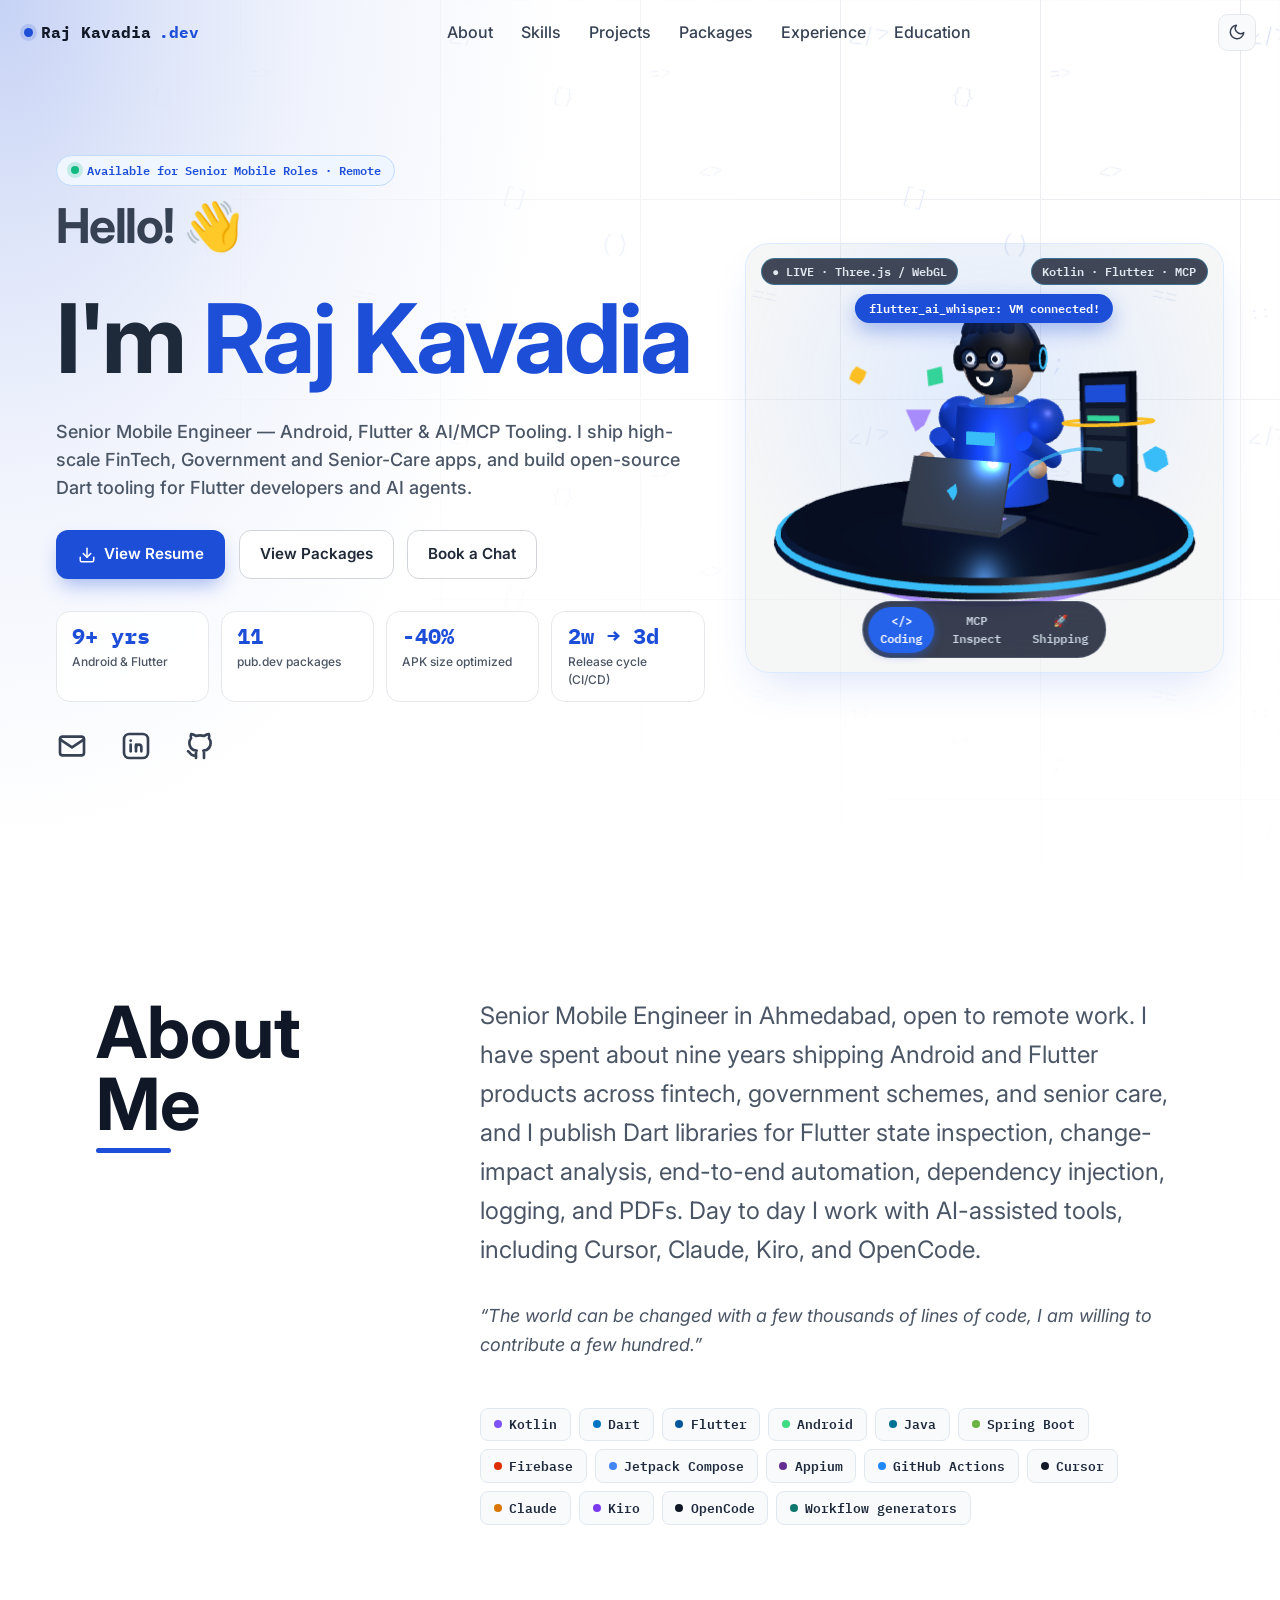
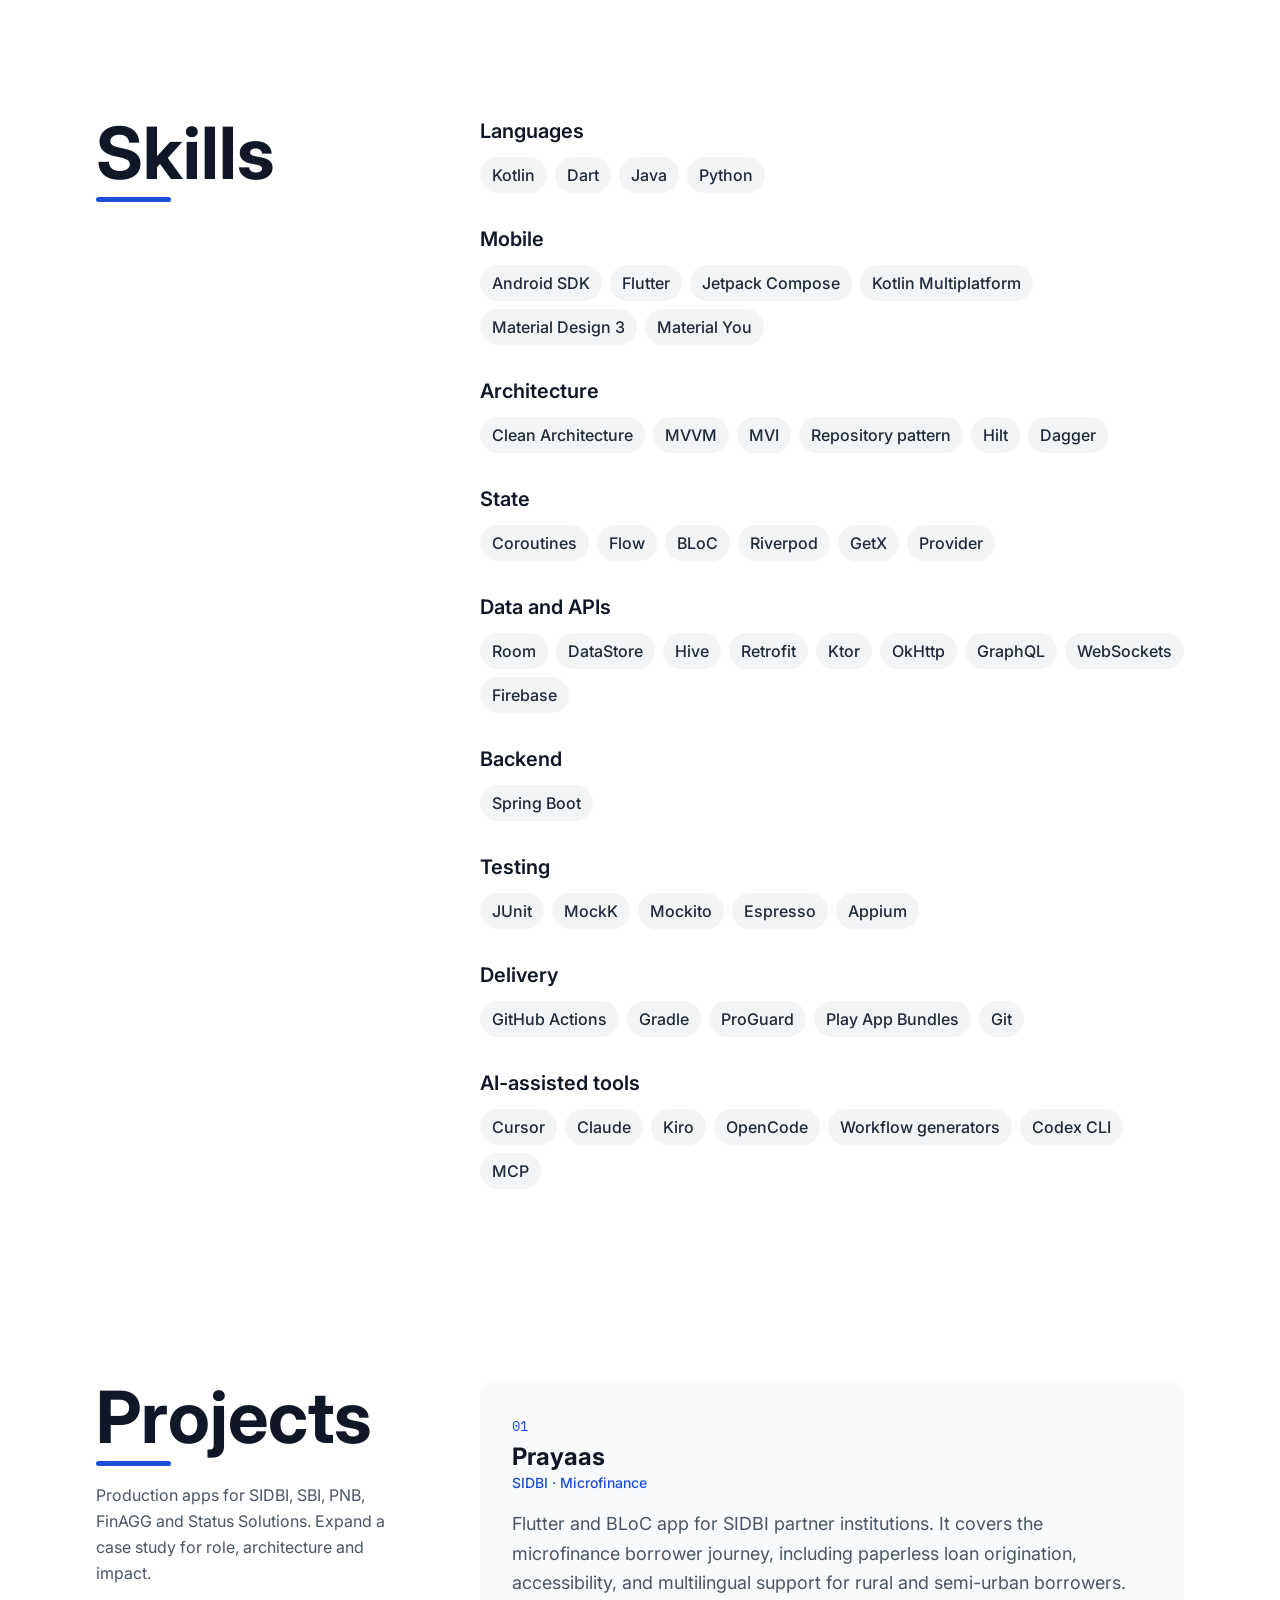
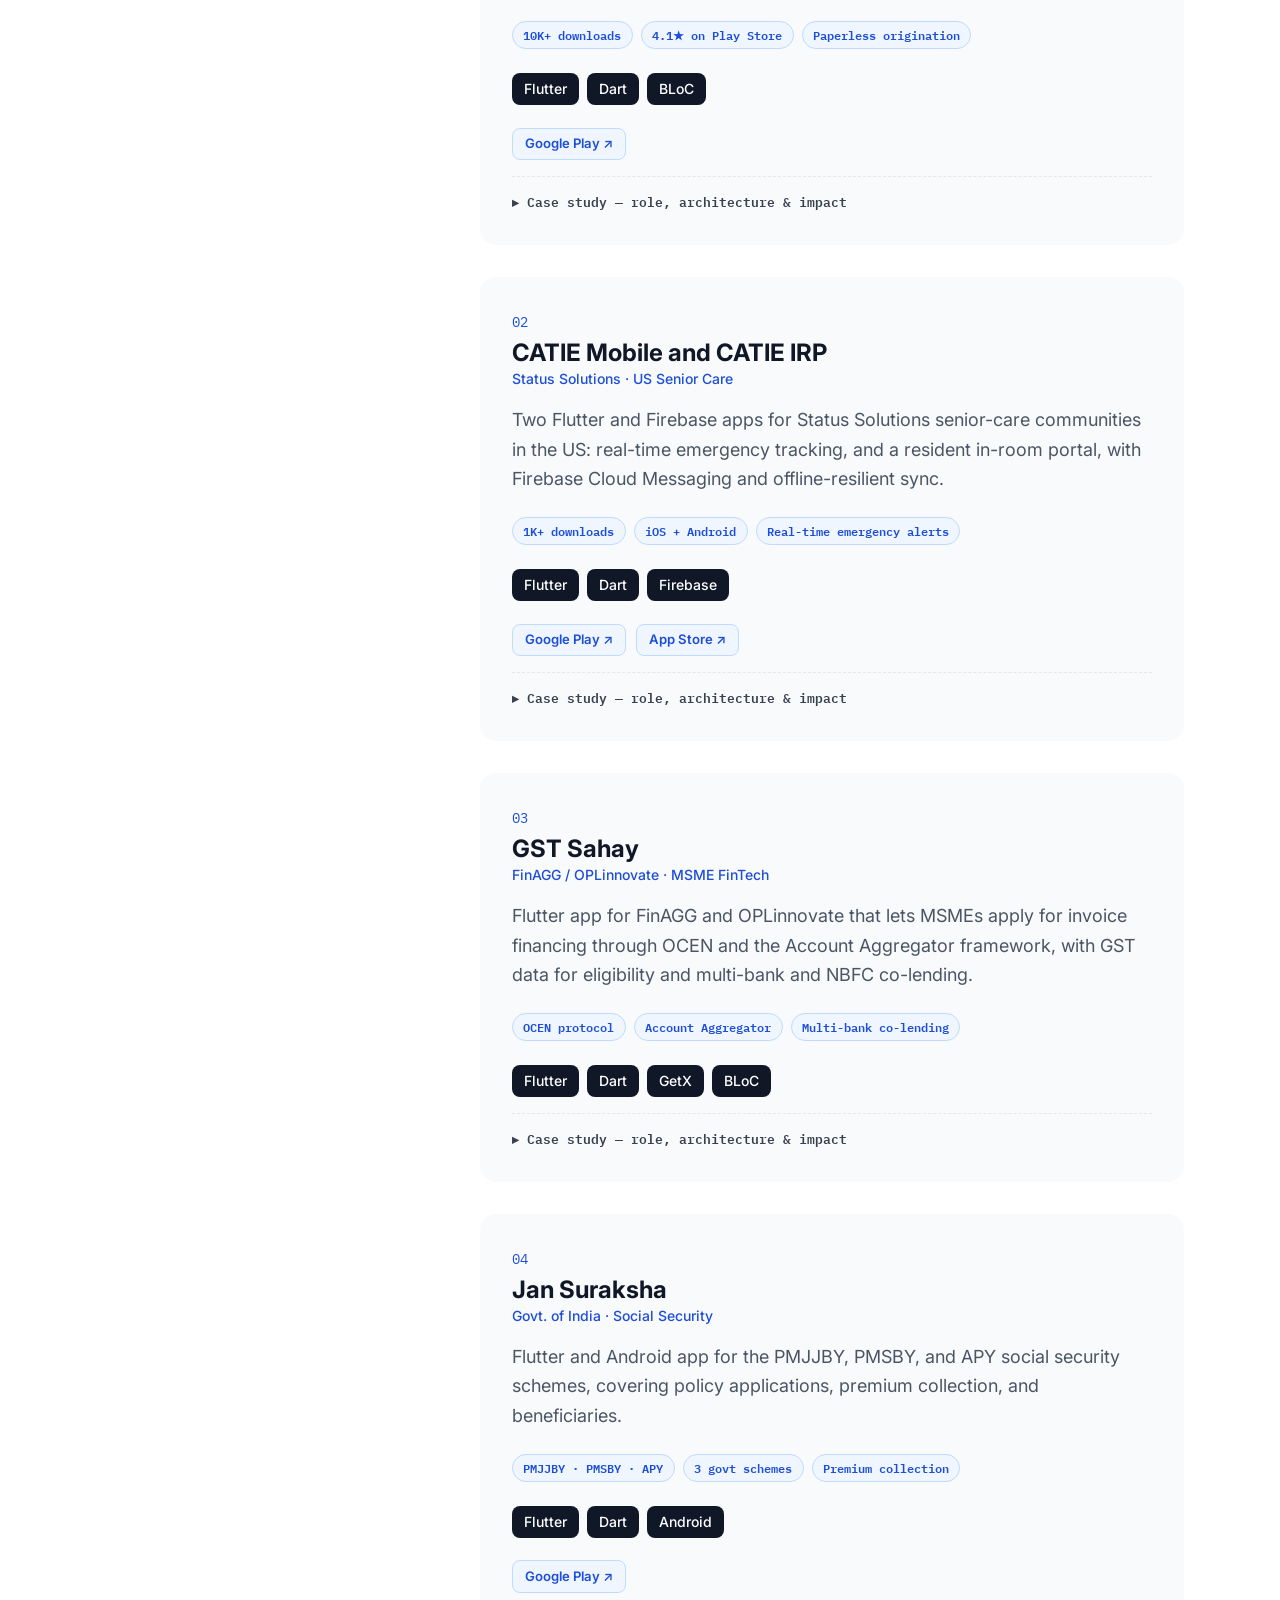
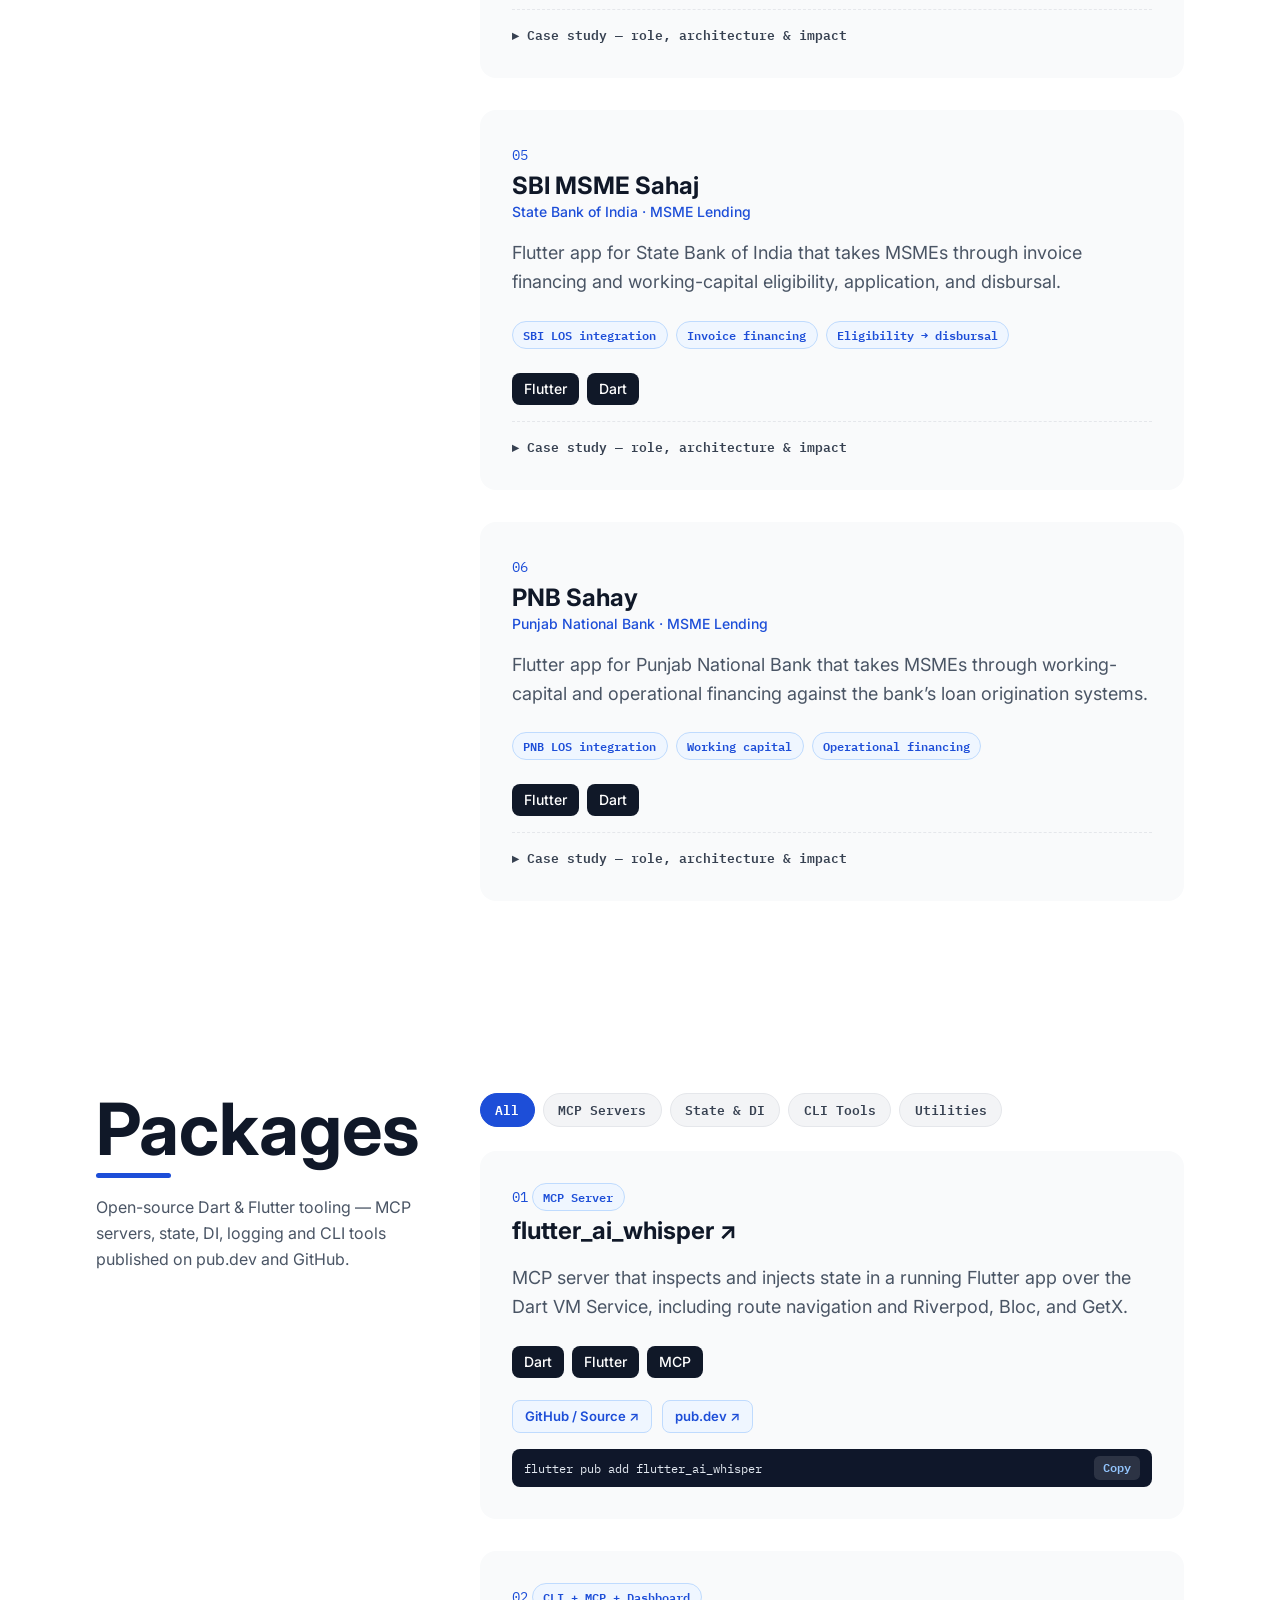
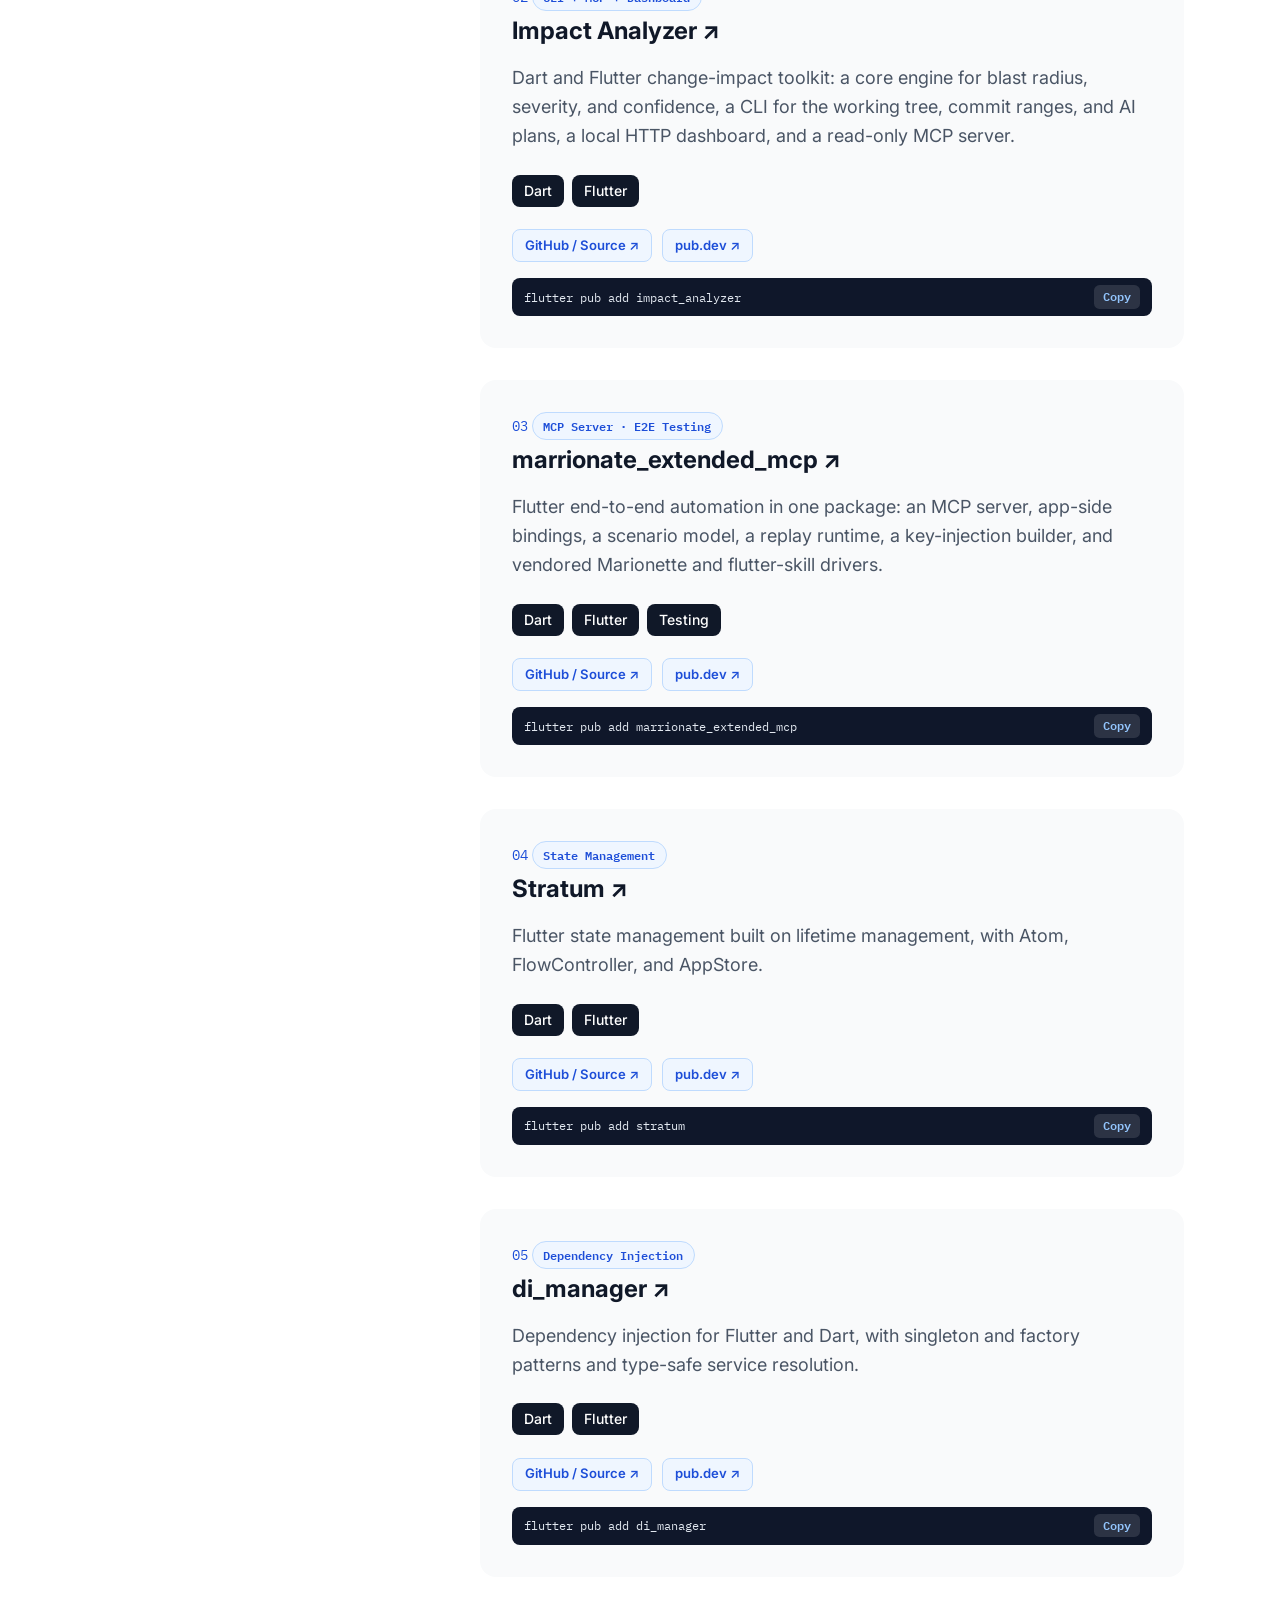
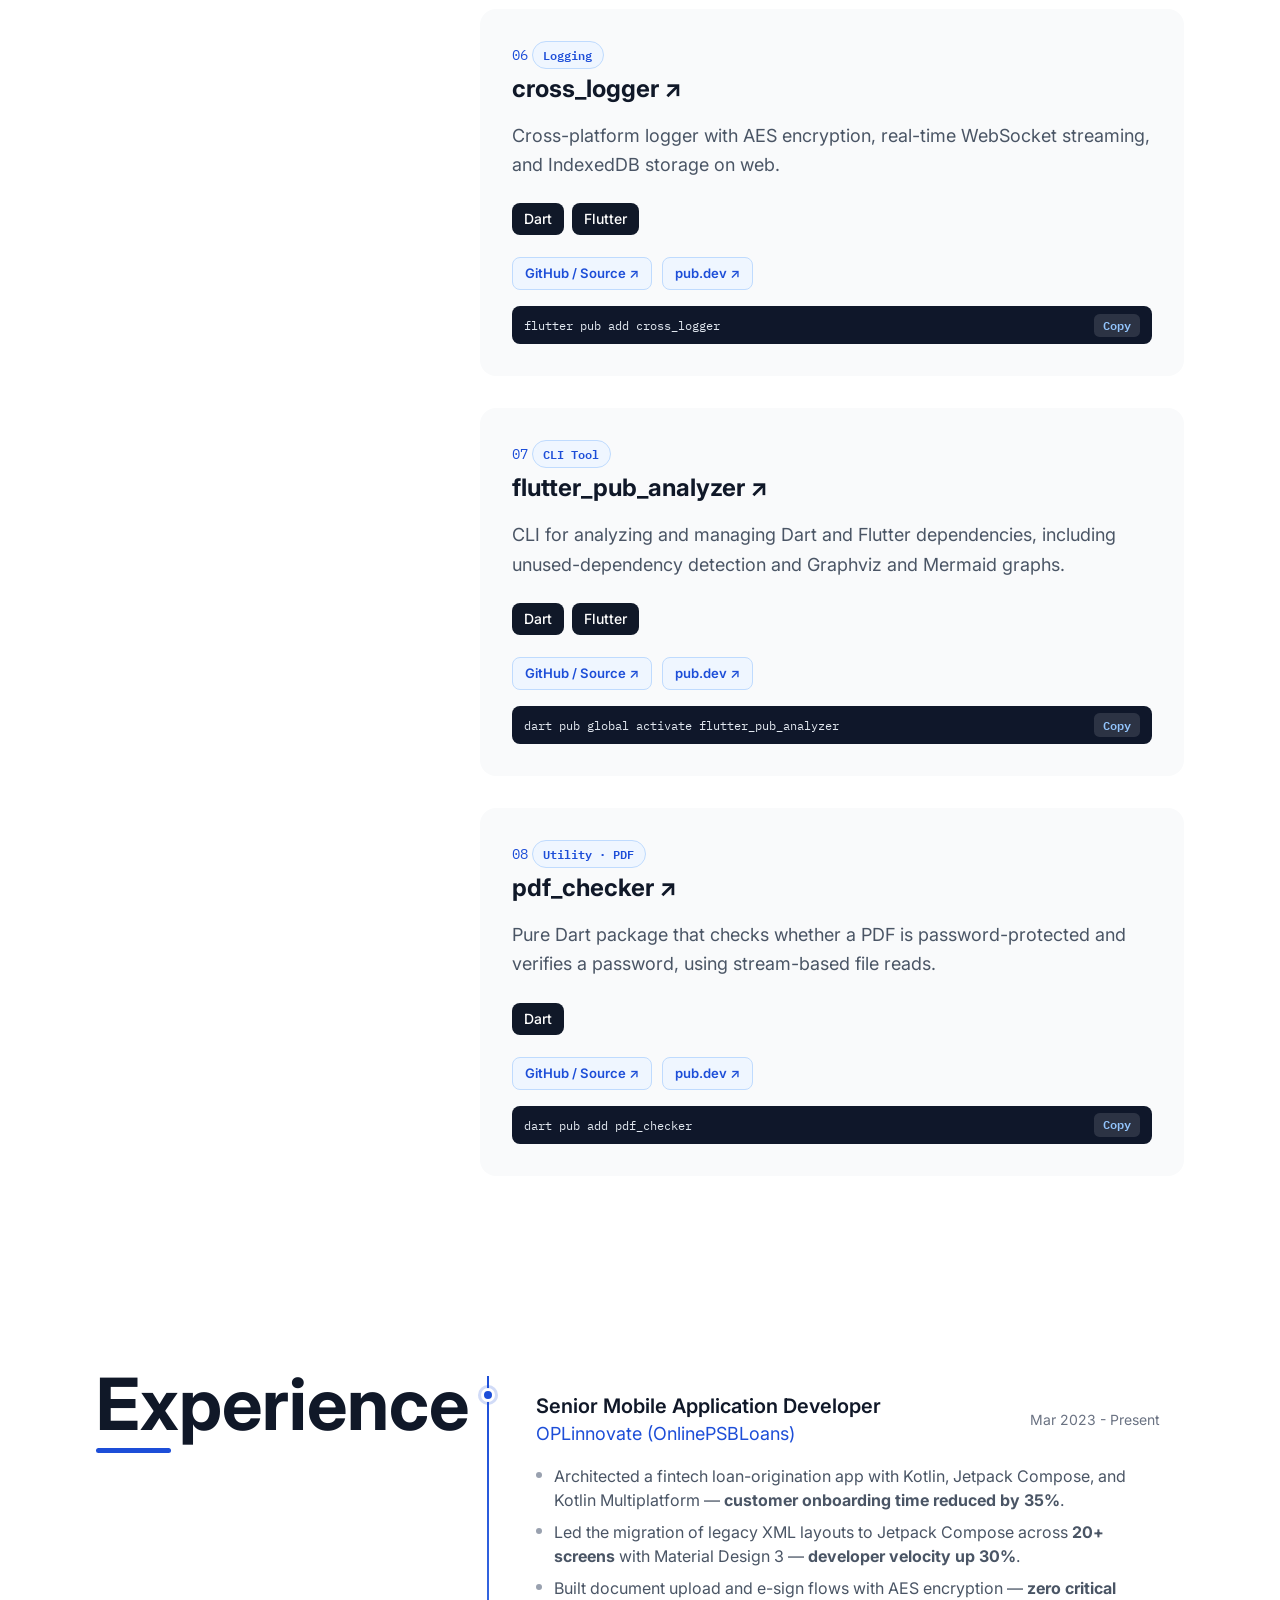
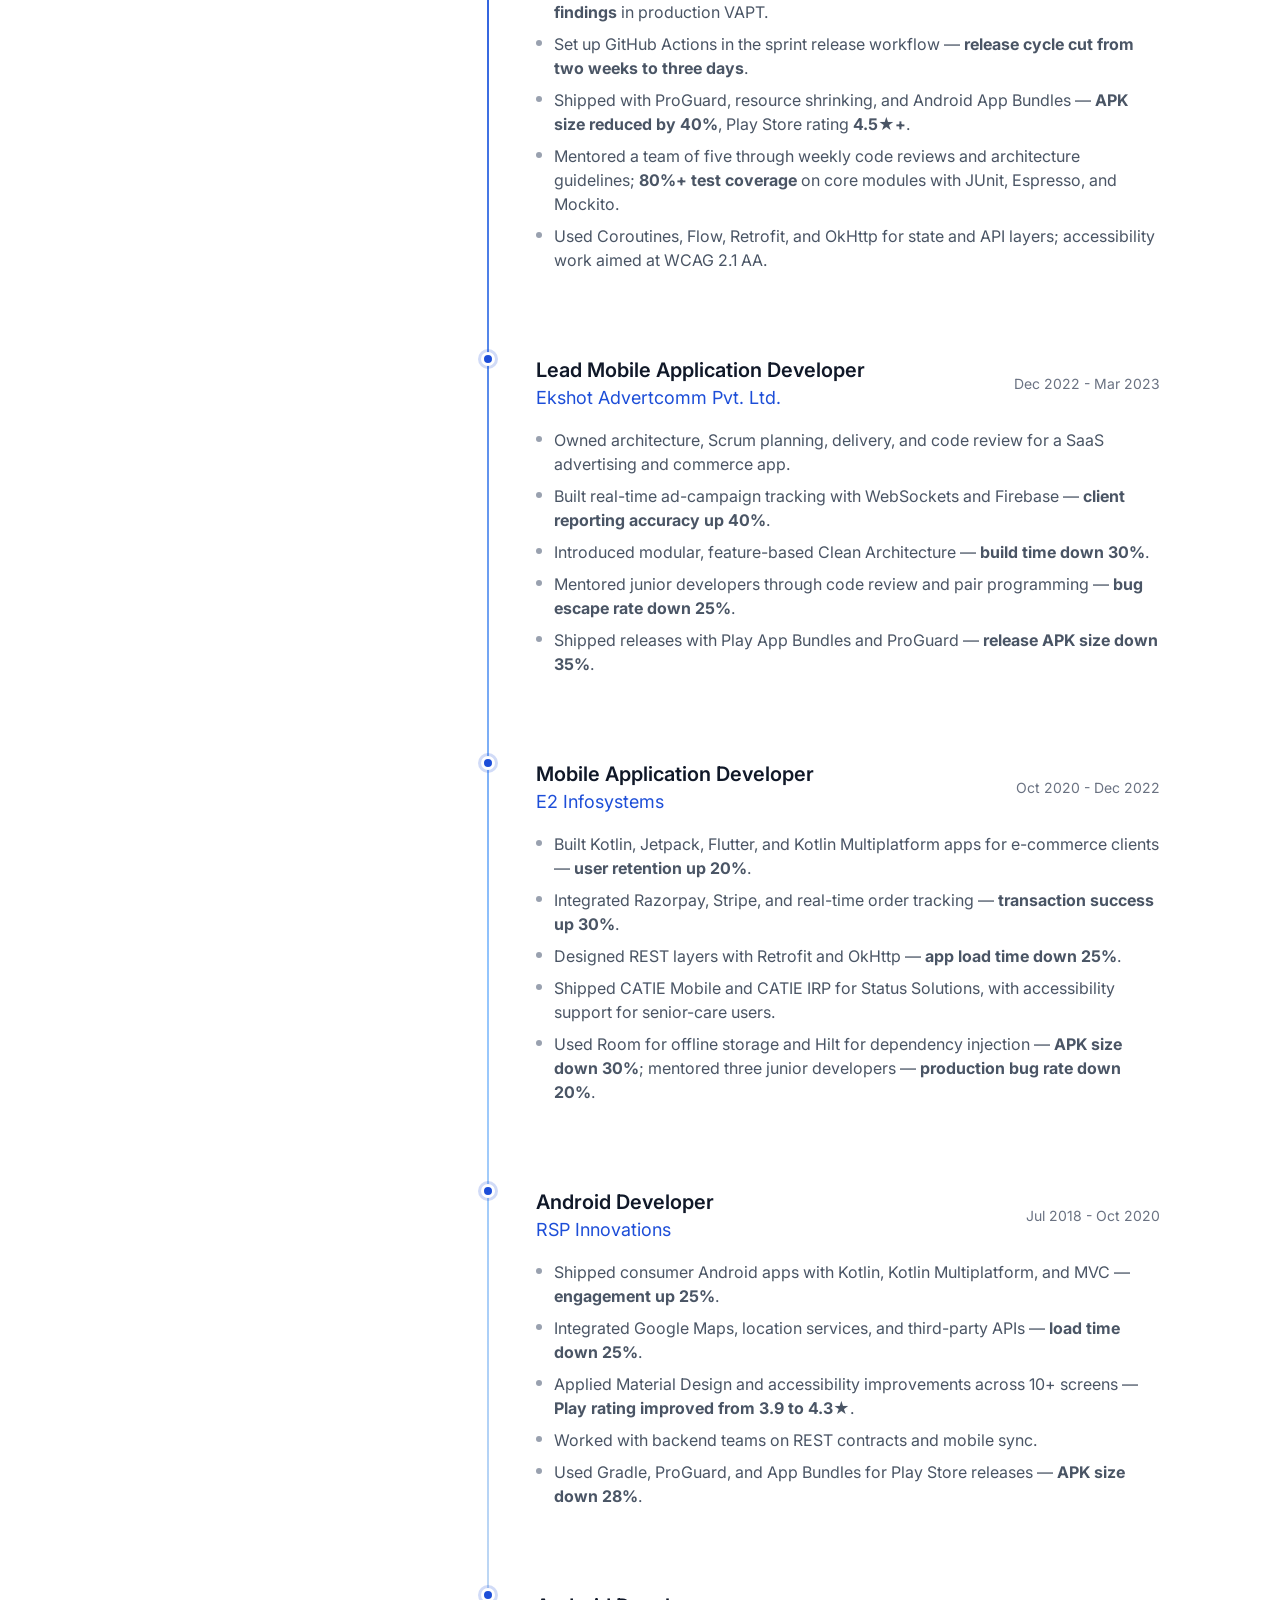
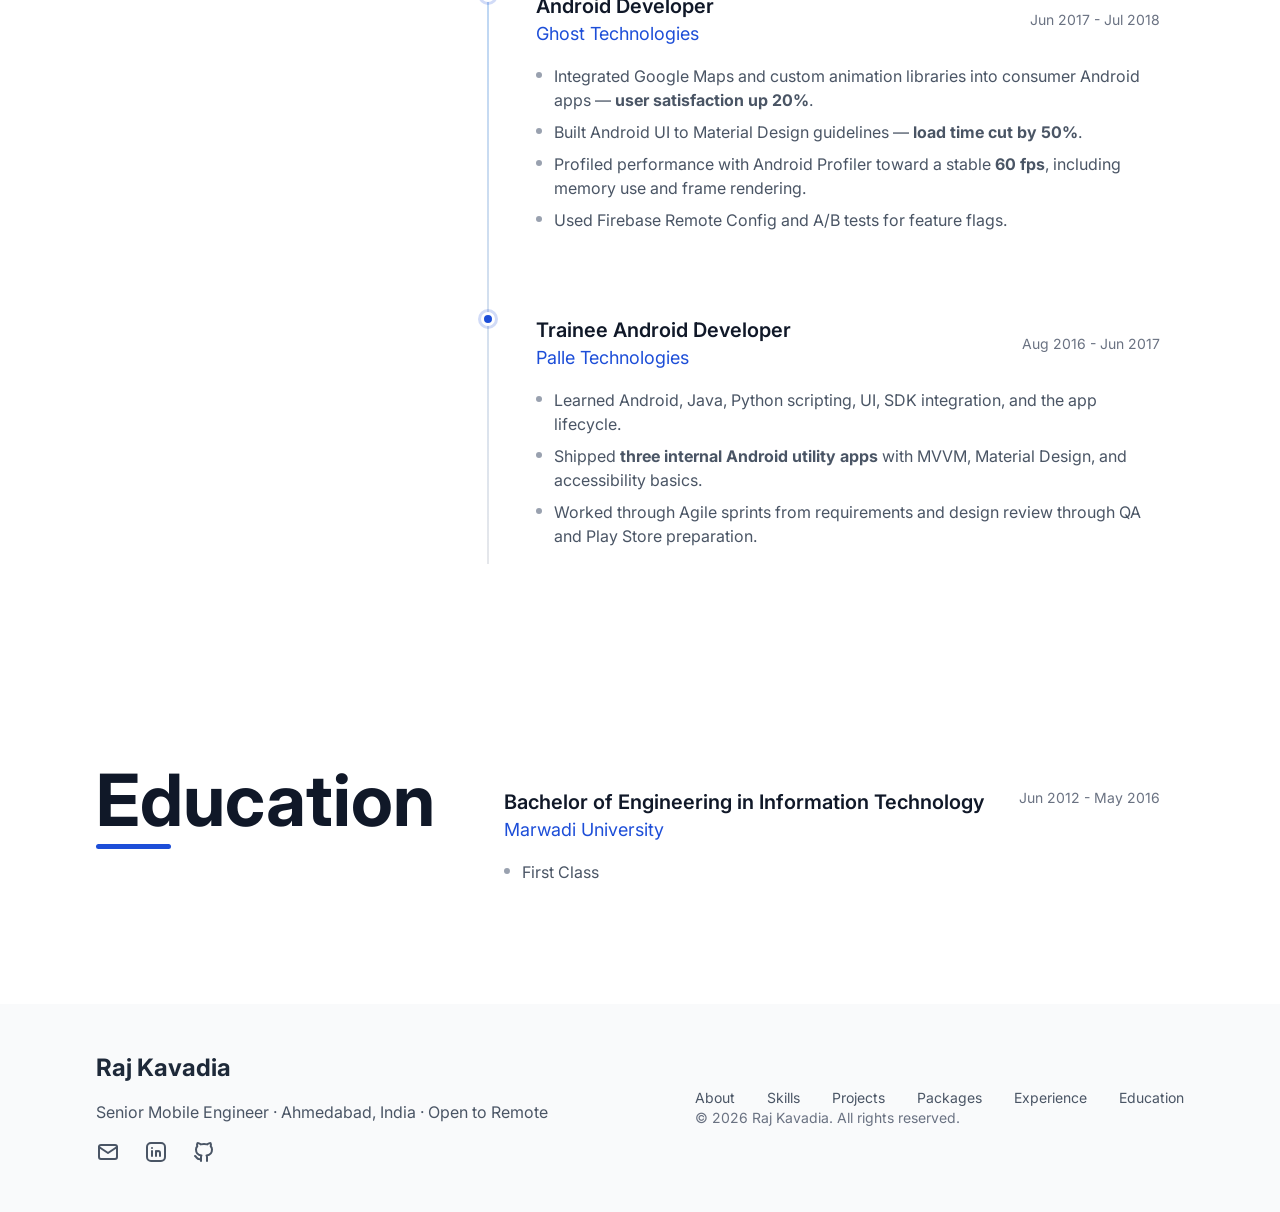
==== commit c81eda88: "Enhance portfolio with SEO, dark mode, case studies, and interactive 3D developer avatar - Add Open " ====
--- a/index.html
+++ b/index.html
@@ -1,36 +1,368 @@
-<!DOCTYPE html><html lang="en"> <head><meta charset="utf-8"><link rel="icon" type="image/svg+xml" href="/favicon.svg"><meta name="viewport" content="width=device-width"><meta name="generator" content="Astro v5.12.3"><meta name="description" content="Portfolio of Raj Kavadia, senior mobile engineer in Ahmedabad."><link rel="preconnect" href="https://fonts.googleapis.com"><link rel="preconnect" href="https://fonts.gstatic.com" crossorigin><link href="https://fonts.googleapis.com/css2?family=IBM+Plex+Mono:ital,wght@0,100;0,200;0,300;0,400;0,500;0,600;0,700;1,100;1,200;1,300;1,400;1,500;1,600;1,700&display=swap" rel="stylesheet"><title>Raj Kavadia - Senior Mobile Engineer</title><link rel="stylesheet" href="/_astro/index.C-XkRn4Z.css"></head> <body> <header id="header" class="fixed top-0 left-0 right-0 z-50 hidden md:block transition-all duration-300" data-astro-cid-3ef6ksr2> <nav class="max-w-7xl mx-auto px-8 py-4" data-astro-cid-3ef6ksr2> <ul class="flex items-center gap-8 justify-center" data-astro-cid-3ef6ksr2> <li data-astro-cid-3ef6ksr2> <a href="#about" class="text-gray-700 hover:text-black transition-colors font-medium" data-astro-cid-3ef6ksr2>
-About
-</a> </li> <li data-astro-cid-3ef6ksr2> <a href="#skills" class="text-gray-700 hover:text-black transition-colors font-medium" data-astro-cid-3ef6ksr2>
-Skills
-</a> </li> <li data-astro-cid-3ef6ksr2> <a href="#projects" class="text-gray-700 hover:text-black transition-colors font-medium" data-astro-cid-3ef6ksr2>
-Projects
-</a> </li> <li data-astro-cid-3ef6ksr2> <a href="#packages" class="text-gray-700 hover:text-black transition-colors font-medium" data-astro-cid-3ef6ksr2>
-Packages
-</a> </li> <li data-astro-cid-3ef6ksr2> <a href="#experience" class="text-gray-700 hover:text-black transition-colors font-medium" data-astro-cid-3ef6ksr2>
-Experience
-</a> </li> <li data-astro-cid-3ef6ksr2> <a href="#education" class="text-gray-700 hover:text-black transition-colors font-medium" data-astro-cid-3ef6ksr2>
-Education
-</a> </li> </ul> </nav> </header> <script type="module">window.addEventListener("scroll",()=>{const e=document.getElementById("header");window.scrollY>100?e?.classList.add("bg-white/80","backdrop-blur-sm"):e?.classList.remove("bg-white/80","backdrop-blur-sm")});</script>  <section> <div id="hero" class="relative isolate overflow-hidden bg-white py-24 md:h-screen" style="--accent-color: #1d4ed8" data-astro-cid-bbe6dxrz> <!-- Gradient overlay --> <div class="absolute inset-0 -z-10" style="background: radial-gradient(ellipse 800px 1200px at 0% 0%, #1d4ed840 0%, #1d4ed825 20%, #1d4ed810 40%, rgba(255, 255, 255, 0.3) 70%, rgba(255, 255, 255, 0.8) 90%, white 100%)" data-astro-cid-bbe6dxrz></div> <svg aria-hidden="true" class="absolute inset-0 -z-10 size-full stroke-gray-200 [mask-image:radial-gradient(100%_100%_at_top_right,white,transparent)]" data-astro-cid-bbe6dxrz> <defs data-astro-cid-bbe6dxrz> <pattern x="50%" y="-1" id="0787a7c5-978c-4f66-83c7-11c213f99cb7" width="200" height="200" patternUnits="userSpaceOnUse" data-astro-cid-bbe6dxrz> <path d="M.5 200V.5H200" fill="none" data-astro-cid-bbe6dxrz></path> </pattern> <pattern id="programming-symbols" x="0" y="0" width="400" height="400" patternUnits="userSpaceOnUse" data-astro-cid-bbe6dxrz> <text x="50" y="50" fill="#1d4ed8" font-family="monospace" font-size="24" transform="rotate(-15)" data-astro-cid-bbe6dxrz>&lt;/&gt;</text> <text x="150" y="100" fill="#1d4ed8" font-family="monospace" font-size="20" transform="rotate(10)" data-astro-cid-bbe6dxrz></text> <text x="250" y="80" fill="#1d4ed8" font-family="monospace" font-size="18" transform="rotate(-5)" data-astro-cid-bbe6dxrz>=&gt;</text> <text x="100" y="200" fill="#1d4ed8" font-family="monospace" font-size="22" transform="rotate(15)" data-astro-cid-bbe6dxrz>[]</text> <text x="300" y="180" fill="#1d4ed8" font-family="monospace" font-size="20" transform="rotate(-10)" data-astro-cid-bbe6dxrz>&lt;&gt;</text> <text x="200" y="250" fill="#1d4ed8" font-family="monospace" font-size="24" transform="rotate(5)" data-astro-cid-bbe6dxrz>()</text> <text x="50" y="320" fill="#1d4ed8" font-family="monospace" font-size="18" transform="rotate(-8)" data-astro-cid-bbe6dxrz>::</text> <text x="350" y="300" fill="#1d4ed8" font-family="monospace" font-size="22" transform="rotate(12)" data-astro-cid-bbe6dxrz>==</text> <text x="150" y="350" fill="#1d4ed8" font-family="monospace" font-size="20" transform="rotate(-15)" data-astro-cid-bbe6dxrz>++</text> <text x="250" y="370" fill="#1d4ed8" font-family="monospace" font-size="24" transform="rotate(8)" data-astro-cid-bbe6dxrz>;</text> </pattern> </defs> <rect fill="url(#programming-symbols)" width="100%" height="100%" opacity="0.2" data-astro-cid-bbe6dxrz></rect> <rect fill="url(#0787a7c5-978c-4f66-83c7-11c213f99cb7)" width="100%" height="100%" stroke-width="0" data-astro-cid-bbe6dxrz></rect> </svg> <div class="h-full mx-auto p-8 sm:p-12 md:p-24 flex items-center" data-astro-cid-bbe6dxrz> <div data-astro-cid-bbe6dxrz> <h2 class="text-pretty text-xl sm:text-2xl md:text-5xl font-bold tracking-tight text-gray-700 animate-fade-in" data-astro-cid-bbe6dxrz>
-Hello! 👋
-</h2> <h1 class="mt-6 sm:mt-8 md:mt-10 text-pretty text-4xl sm:text-5xl md:text-6xl lg:text-8xl font-bold tracking-tight text-gray-800 animate-fade-in animation-delay-200" data-astro-cid-bbe6dxrz>
-I'm <span style="color:#1d4ed8" data-astro-cid-bbe6dxrz>Raj Kavadia</span> </h1> <p class="mt-4 sm:mt-6 md:mt-8 text-pretty text-base sm:text-lg md:text-xl/8 font-medium text-gray-600 animate-fade-in animation-delay-400" data-astro-cid-bbe6dxrz> Senior Mobile Engineer </p> </div> </div> <div class="absolute bottom-0 left-0 right-0 p-8 sm:p-12 md:p-24 flex gap-x-4 sm:gap-x-6 md:gap-x-8 text-gray-700 animate-fade-in animation-delay-600" data-astro-cid-bbe6dxrz> <a href="mailto:rajkavadia78@gmail.com" aria-label="Email" class="transition-colors duration-300 hover:text-[var(--accent-color)]" data-astro-cid-bbe6dxrz> <svg xmlns="http://www.w3.org/2000/svg" width="24" height="24" viewBox="0 0 24 24" fill="none" stroke="currentColor" stroke-width="2" stroke-linecap="round" stroke-linejoin="round" class="h-6 w-6 sm:h-7 sm:w-7 md:h-8 md:w-8" data-astro-cid-bbe6dxrz> <path stroke="none" d="M0 0h24v24H0z" fill="none" data-astro-cid-bbe6dxrz></path> <path d="M3 7a2 2 0 0 1 2 -2h14a2 2 0 0 1 2 2v10a2 2 0 0 1 -2 2h-14a2 2 0 0 1 -2 -2v-10z" data-astro-cid-bbe6dxrz></path> <path d="M3 7l9 6l9 -6" data-astro-cid-bbe6dxrz></path> </svg> </a> <a href="https://www.linkedin.com/in/rajkavadia/" target="_blank" rel="noopener noreferrer" aria-label="LinkedIn" class="transition-colors duration-300 hover:text-[var(--accent-color)]" data-astro-cid-bbe6dxrz> <svg xmlns="http://www.w3.org/2000/svg" width="24" height="24" viewBox="0 0 24 24" fill="none" stroke="currentColor" stroke-width="2" stroke-linecap="round" stroke-linejoin="round" class="h-6 w-6 sm:h-7 sm:w-7 md:h-8 md:w-8" data-astro-cid-bbe6dxrz>  <path stroke="none" d="M0 0h24v24H0z" fill="none" data-astro-cid-bbe6dxrz></path> <path d="M8 11v5" data-astro-cid-bbe6dxrz></path> <path d="M8 8v.01" data-astro-cid-bbe6dxrz></path> <path d="M12 16v-5" data-astro-cid-bbe6dxrz></path> <path d="M16 16v-3a2 2 0 1 0 -4 0" data-astro-cid-bbe6dxrz></path> <path d="M3 7a4 4 0 0 1 4 -4h10a4 4 0 0 1 4 4v10a4 4 0 0 1 -4 4h-10a4 4 0 0 1 -4 -4z" data-astro-cid-bbe6dxrz></path>  </svg> </a>  <a href="https://github.com/RajKavadia/" target="_blank" rel="noopener noreferrer" aria-label="GitHub" class="transition-colors duration-300 hover:text-[var(--accent-color)]" data-astro-cid-bbe6dxrz> <svg xmlns="http://www.w3.org/2000/svg" width="24" height="24" viewBox="0 0 24 24" fill="none" stroke="currentColor" stroke-width="2" stroke-linecap="round" stroke-linejoin="round" class="h-6 w-6 sm:h-7 sm:w-7 md:h-8 md:w-8" data-astro-cid-bbe6dxrz>  <path stroke="none" d="M0 0h24v24H0z" fill="none" data-astro-cid-bbe6dxrz></path> <path d="M9 19c-4.3 1.4 -4.3 -2.5 -6 -3m12 5v-3.5c0 -1 .1 -1.4 -.5 -2c2.8 -.3 5.5 -1.4 5.5 -6a4.6 4.6 0 0 0 -1.3 -3.2a4.2 4.2 0 0 0 -.1 -3.2s-1.1 -.3 -3.5 1.3a12.3 12.3 0 0 0 -6.2 0c-2.4 -1.6 -3.5 -1.3 -3.5 -1.3a4.2 4.2 0 0 0 -.1 3.2a4.6 4.6 0 0 0 -1.3 3.2c0 4.6 2.7 5.7 5.5 6c-.6 .6 -.6 1.2 -.5 2v3.5" data-astro-cid-bbe6dxrz></path>  </svg> </a> </div> </div>  <section id="about" class="p-8 sm:p-12 md:p-16 lg:p-24"> <div> <div class="grid grid-cols-1 lg:grid-cols-12 gap-8 lg:gap-16 items-start"> <div class="lg:col-span-4"> <h2 class="text-3xl sm:text-4xl md:text-5xl xl:text-7xl font-bold text-gray-900">
-About Me
-</h2> <div class="w-[75px] h-[5px] mt-2 rounded-full" style="background-color: #1d4ed8"></div> </div> <div class="lg:col-span-8 space-y-8"> <p class="text-lg sm:text-xl md:text-2xl leading-relaxed text-gray-600"> Senior Mobile Engineer in Ahmedabad, open to remote work. I have spent about nine years shipping Android and Flutter products across fintech, government schemes, and senior care, and I publish Dart libraries for Flutter state inspection, change-impact analysis, end-to-end automation, dependency injection, logging, and PDFs. Day to day I work with AI-assisted tools, including Cursor, Claude, Kiro, and OpenCode. </p> <div class="pt-4 space-y-6"> <div class="flex flex-wrap gap-2"> <img src="https://img.shields.io/badge/Kotlin-7F52FF?style=for-the-badge&logo=kotlin&logoColor=white" alt="Kotlin badge" class="h-8"><img src="https://img.shields.io/badge/Dart-0175C2?style=for-the-badge&logo=dart&logoColor=white" alt="Dart badge" class="h-8"><img src="https://img.shields.io/badge/Flutter-02569B?style=for-the-badge&logo=flutter&logoColor=white" alt="Flutter badge" class="h-8"><img src="https://img.shields.io/badge/Android-3DDC84?style=for-the-badge&logo=android&logoColor=white" alt="Android badge" class="h-8"><img src="https://img.shields.io/badge/Java-007396?style=for-the-badge&logo=openjdk&logoColor=white" alt="Java badge" class="h-8"><img src="https://img.shields.io/badge/Spring%20Boot-6DB33F?style=for-the-badge&logo=springboot&logoColor=white" alt="Spring Boot badge" class="h-8"><img src="https://img.shields.io/badge/Firebase-DD2C00?style=for-the-badge&logo=firebase&logoColor=white" alt="Firebase badge" class="h-8"><img src="https://img.shields.io/badge/Jetpack%20Compose-4285F4?style=for-the-badge" alt="Jetpack Compose badge" class="h-8"><img src="https://img.shields.io/badge/Appium-662D91?style=for-the-badge&logo=appium&logoColor=white" alt="Appium badge" class="h-8"><img src="https://img.shields.io/badge/GitHub%20Actions-2088FF?style=for-the-badge&logo=githubactions&logoColor=white" alt="GitHub Actions badge" class="h-8"><img src="https://img.shields.io/badge/Cursor-000000?style=for-the-badge" alt="Cursor badge" class="h-8"><img src="https://img.shields.io/badge/Claude-D97706?style=for-the-badge" alt="Claude badge" class="h-8"><img src="https://img.shields.io/badge/Kiro-7C3AED?style=for-the-badge" alt="Kiro badge" class="h-8"><img src="https://img.shields.io/badge/OpenCode-111827?style=for-the-badge" alt="OpenCode badge" class="h-8"><img src="https://img.shields.io/badge/Workflow%20generators-0F766E?style=for-the-badge" alt="Workflow generators badge" class="h-8"> </div> </div> </div> </div> </div> </section> <section id="skills" class="p-8 sm:p-12 md:p-16 lg:p-24"><div class="grid grid-cols-1 lg:grid-cols-12 gap-8 lg:gap-16 items-start"><div class="lg:col-span-4"><h2 class="text-3xl sm:text-4xl md:text-5xl xl:text-7xl font-bold text-gray-900">
-Skills
-</h2><div class="w-[75px] h-[5px] mt-2 rounded-full" style="background-color: #1d4ed8"></div></div><div class="lg:col-span-8 space-y-8"><div><h3 class="text-lg sm:text-xl font-semibold text-gray-900">Languages</h3><div class="mt-3 flex flex-wrap gap-2"><span class="px-3 py-1.5 bg-gray-100 text-gray-800 rounded-full text-sm sm:text-base font-medium">Kotlin</span><span class="px-3 py-1.5 bg-gray-100 text-gray-800 rounded-full text-sm sm:text-base font-medium">Dart</span><span class="px-3 py-1.5 bg-gray-100 text-gray-800 rounded-full text-sm sm:text-base font-medium">Java</span><span class="px-3 py-1.5 bg-gray-100 text-gray-800 rounded-full text-sm sm:text-base font-medium">Python</span></div></div><div><h3 class="text-lg sm:text-xl font-semibold text-gray-900">Mobile</h3><div class="mt-3 flex flex-wrap gap-2"><span class="px-3 py-1.5 bg-gray-100 text-gray-800 rounded-full text-sm sm:text-base font-medium">Android SDK</span><span class="px-3 py-1.5 bg-gray-100 text-gray-800 rounded-full text-sm sm:text-base font-medium">Flutter</span><span class="px-3 py-1.5 bg-gray-100 text-gray-800 rounded-full text-sm sm:text-base font-medium">Jetpack Compose</span><span class="px-3 py-1.5 bg-gray-100 text-gray-800 rounded-full text-sm sm:text-base font-medium">Kotlin Multiplatform</span><span class="px-3 py-1.5 bg-gray-100 text-gray-800 rounded-full text-sm sm:text-base font-medium">Material Design 3</span><span class="px-3 py-1.5 bg-gray-100 text-gray-800 rounded-full text-sm sm:text-base font-medium">Material You</span></div></div><div><h3 class="text-lg sm:text-xl font-semibold text-gray-900">Architecture</h3><div class="mt-3 flex flex-wrap gap-2"><span class="px-3 py-1.5 bg-gray-100 text-gray-800 rounded-full text-sm sm:text-base font-medium">Clean Architecture</span><span class="px-3 py-1.5 bg-gray-100 text-gray-800 rounded-full text-sm sm:text-base font-medium">MVVM</span><span class="px-3 py-1.5 bg-gray-100 text-gray-800 rounded-full text-sm sm:text-base font-medium">MVI</span><span class="px-3 py-1.5 bg-gray-100 text-gray-800 rounded-full text-sm sm:text-base font-medium">Repository pattern</span><span class="px-3 py-1.5 bg-gray-100 text-gray-800 rounded-full text-sm sm:text-base font-medium">Hilt</span><span class="px-3 py-1.5 bg-gray-100 text-gray-800 rounded-full text-sm sm:text-base font-medium">Dagger</span></div></div><div><h3 class="text-lg sm:text-xl font-semibold text-gray-900">State</h3><div class="mt-3 flex flex-wrap gap-2"><span class="px-3 py-1.5 bg-gray-100 text-gray-800 rounded-full text-sm sm:text-base font-medium">Coroutines</span><span class="px-3 py-1.5 bg-gray-100 text-gray-800 rounded-full text-sm sm:text-base font-medium">Flow</span><span class="px-3 py-1.5 bg-gray-100 text-gray-800 rounded-full text-sm sm:text-base font-medium">BLoC</span><span class="px-3 py-1.5 bg-gray-100 text-gray-800 rounded-full text-sm sm:text-base font-medium">Riverpod</span><span class="px-3 py-1.5 bg-gray-100 text-gray-800 rounded-full text-sm sm:text-base font-medium">GetX</span><span class="px-3 py-1.5 bg-gray-100 text-gray-800 rounded-full text-sm sm:text-base font-medium">Provider</span></div></div><div><h3 class="text-lg sm:text-xl font-semibold text-gray-900">Data and APIs</h3><div class="mt-3 flex flex-wrap gap-2"><span class="px-3 py-1.5 bg-gray-100 text-gray-800 rounded-full text-sm sm:text-base font-medium">Room</span><span class="px-3 py-1.5 bg-gray-100 text-gray-800 rounded-full text-sm sm:text-base font-medium">DataStore</span><span class="px-3 py-1.5 bg-gray-100 text-gray-800 rounded-full text-sm sm:text-base font-medium">Hive</span><span class="px-3 py-1.5 bg-gray-100 text-gray-800 rounded-full text-sm sm:text-base font-medium">Retrofit</span><span class="px-3 py-1.5 bg-gray-100 text-gray-800 rounded-full text-sm sm:text-base font-medium">Ktor</span><span class="px-3 py-1.5 bg-gray-100 text-gray-800 rounded-full text-sm sm:text-base font-medium">OkHttp</span><span class="px-3 py-1.5 bg-gray-100 text-gray-800 rounded-full text-sm sm:text-base font-medium">GraphQL</span><span class="px-3 py-1.5 bg-gray-100 text-gray-800 rounded-full text-sm sm:text-base font-medium">WebSockets</span><span class="px-3 py-1.5 bg-gray-100 text-gray-800 rounded-full text-sm sm:text-base font-medium">Firebase</span></div></div><div><h3 class="text-lg sm:text-xl font-semibold text-gray-900">Backend</h3><div class="mt-3 flex flex-wrap gap-2"><span class="px-3 py-1.5 bg-gray-100 text-gray-800 rounded-full text-sm sm:text-base font-medium">Spring Boot</span></div></div><div><h3 class="text-lg sm:text-xl font-semibold text-gray-900">Testing</h3><div class="mt-3 flex flex-wrap gap-2"><span class="px-3 py-1.5 bg-gray-100 text-gray-800 rounded-full text-sm sm:text-base font-medium">JUnit</span><span class="px-3 py-1.5 bg-gray-100 text-gray-800 rounded-full text-sm sm:text-base font-medium">MockK</span><span class="px-3 py-1.5 bg-gray-100 text-gray-800 rounded-full text-sm sm:text-base font-medium">Mockito</span><span class="px-3 py-1.5 bg-gray-100 text-gray-800 rounded-full text-sm sm:text-base font-medium">Espresso</span><span class="px-3 py-1.5 bg-gray-100 text-gray-800 rounded-full text-sm sm:text-base font-medium">Appium</span></div></div><div><h3 class="text-lg sm:text-xl font-semibold text-gray-900">Delivery</h3><div class="mt-3 flex flex-wrap gap-2"><span class="px-3 py-1.5 bg-gray-100 text-gray-800 rounded-full text-sm sm:text-base font-medium">GitHub Actions</span><span class="px-3 py-1.5 bg-gray-100 text-gray-800 rounded-full text-sm sm:text-base font-medium">Gradle</span><span class="px-3 py-1.5 bg-gray-100 text-gray-800 rounded-full text-sm sm:text-base font-medium">ProGuard</span><span class="px-3 py-1.5 bg-gray-100 text-gray-800 rounded-full text-sm sm:text-base font-medium">Play App Bundles</span><span class="px-3 py-1.5 bg-gray-100 text-gray-800 rounded-full text-sm sm:text-base font-medium">Git</span></div></div><div><h3 class="text-lg sm:text-xl font-semibold text-gray-900">AI-assisted tools</h3><div class="mt-3 flex flex-wrap gap-2"><span class="px-3 py-1.5 bg-gray-100 text-gray-800 rounded-full text-sm sm:text-base font-medium">Cursor</span><span class="px-3 py-1.5 bg-gray-100 text-gray-800 rounded-full text-sm sm:text-base font-medium">Claude</span><span class="px-3 py-1.5 bg-gray-100 text-gray-800 rounded-full text-sm sm:text-base font-medium">Kiro</span><span class="px-3 py-1.5 bg-gray-100 text-gray-800 rounded-full text-sm sm:text-base font-medium">OpenCode</span><span class="px-3 py-1.5 bg-gray-100 text-gray-800 rounded-full text-sm sm:text-base font-medium">Workflow generators</span><span class="px-3 py-1.5 bg-gray-100 text-gray-800 rounded-full text-sm sm:text-base font-medium">Codex CLI</span><span class="px-3 py-1.5 bg-gray-100 text-gray-800 rounded-full text-sm sm:text-base font-medium">MCP</span></div></div></div></div></section> <section id="projects" class="p-8 sm:p-12 md:p-16 lg:p-24"><div><div class="grid grid-cols-1 lg:grid-cols-12 gap-8 lg:gap-16 items-start"><div class="lg:col-span-4"><h2 class="text-3xl sm:text-4xl md:text-5xl xl:text-7xl font-bold text-gray-900">Projects</h2><div class="w-[75px] h-[5px] mt-2 rounded-full" style="background-color: #1d4ed8"></div></div><div class="lg:col-span-8"><div class="space-y-8"><div class="group relative"><div class="block relative p-4 sm:p-6 md:p-8 bg-gray-50 rounded-xl sm:rounded-2xl border border-gray-200 transition-all duration-300 "><div class="space-y-4"><div><span class="text-sm font-mono" style="color:#1d4ed8">01</span><h3 class="text-xl sm:text-2xl font-bold text-gray-900 mt-1">Prayaas</h3></div><p class="text-base sm:text-lg text-gray-600 leading-relaxed ">Flutter and BLoC app for SIDBI partner institutions. It covers the microfinance borrower journey, including paperless loan origination, accessibility, and multilingual support for rural and semi-urban borrowers.</p><div class="flex flex-wrap gap-1.5 sm:gap-2 pt-2"><span class="px-2.5 sm:px-3 py-1 sm:py-1.5 bg-gray-900 text-white rounded-md sm:rounded-lg text-xs sm:text-sm font-medium transition-all duration-300 ">Flutter</span><span class="px-2.5 sm:px-3 py-1 sm:py-1.5 bg-gray-900 text-white rounded-md sm:rounded-lg text-xs sm:text-sm font-medium transition-all duration-300 ">Dart</span><span class="px-2.5 sm:px-3 py-1 sm:py-1.5 bg-gray-900 text-white rounded-md sm:rounded-lg text-xs sm:text-sm font-medium transition-all duration-300 ">BLoC</span></div></div></div></div><div class="group relative"><div class="block relative p-4 sm:p-6 md:p-8 bg-gray-50 rounded-xl sm:rounded-2xl border border-gray-200 transition-all duration-300 "><div class="space-y-4"><div><span class="text-sm font-mono" style="color:#1d4ed8">02</span><h3 class="text-xl sm:text-2xl font-bold text-gray-900 mt-1">CATIE Mobile and CATIE IRP</h3></div><p class="text-base sm:text-lg text-gray-600 leading-relaxed ">Two Flutter and Firebase apps for Status Solutions senior-care communities in the US: real-time emergency tracking, and a resident in-room portal, with Firebase Cloud Messaging and offline-resilient sync.</p><div class="flex flex-wrap gap-1.5 sm:gap-2 pt-2"><span class="px-2.5 sm:px-3 py-1 sm:py-1.5 bg-gray-900 text-white rounded-md sm:rounded-lg text-xs sm:text-sm font-medium transition-all duration-300 ">Flutter</span><span class="px-2.5 sm:px-3 py-1 sm:py-1.5 bg-gray-900 text-white rounded-md sm:rounded-lg text-xs sm:text-sm font-medium transition-all duration-300 ">Dart</span><span class="px-2.5 sm:px-3 py-1 sm:py-1.5 bg-gray-900 text-white rounded-md sm:rounded-lg text-xs sm:text-sm font-medium transition-all duration-300 ">Firebase</span></div></div></div></div><div class="group relative"><div class="block relative p-4 sm:p-6 md:p-8 bg-gray-50 rounded-xl sm:rounded-2xl border border-gray-200 transition-all duration-300 "><div class="space-y-4"><div><span class="text-sm font-mono" style="color:#1d4ed8">03</span><h3 class="text-xl sm:text-2xl font-bold text-gray-900 mt-1">GST Sahay</h3></div><p class="text-base sm:text-lg text-gray-600 leading-relaxed ">Flutter app for FinAGG and OPLinnovate that lets MSMEs apply for invoice financing through OCEN and the Account Aggregator framework, with GST data for eligibility and multi-bank and NBFC co-lending.</p><div class="flex flex-wrap gap-1.5 sm:gap-2 pt-2"><span class="px-2.5 sm:px-3 py-1 sm:py-1.5 bg-gray-900 text-white rounded-md sm:rounded-lg text-xs sm:text-sm font-medium transition-all duration-300 ">Flutter</span><span class="px-2.5 sm:px-3 py-1 sm:py-1.5 bg-gray-900 text-white rounded-md sm:rounded-lg text-xs sm:text-sm font-medium transition-all duration-300 ">Dart</span><span class="px-2.5 sm:px-3 py-1 sm:py-1.5 bg-gray-900 text-white rounded-md sm:rounded-lg text-xs sm:text-sm font-medium transition-all duration-300 ">GetX</span><span class="px-2.5 sm:px-3 py-1 sm:py-1.5 bg-gray-900 text-white rounded-md sm:rounded-lg text-xs sm:text-sm font-medium transition-all duration-300 ">BLoC</span></div></div></div></div><div class="group relative"><div class="block relative p-4 sm:p-6 md:p-8 bg-gray-50 rounded-xl sm:rounded-2xl border border-gray-200 transition-all duration-300 "><div class="space-y-4"><div><span class="text-sm font-mono" style="color:#1d4ed8">04</span><h3 class="text-xl sm:text-2xl font-bold text-gray-900 mt-1">Jan Suraksha</h3></div><p class="text-base sm:text-lg text-gray-600 leading-relaxed ">Flutter and Android app for the PMJJBY, PMSBY, and APY social security schemes, covering policy applications, premium collection, and beneficiaries.</p><div class="flex flex-wrap gap-1.5 sm:gap-2 pt-2"><span class="px-2.5 sm:px-3 py-1 sm:py-1.5 bg-gray-900 text-white rounded-md sm:rounded-lg text-xs sm:text-sm font-medium transition-all duration-300 ">Flutter</span><span class="px-2.5 sm:px-3 py-1 sm:py-1.5 bg-gray-900 text-white rounded-md sm:rounded-lg text-xs sm:text-sm font-medium transition-all duration-300 ">Dart</span><span class="px-2.5 sm:px-3 py-1 sm:py-1.5 bg-gray-900 text-white rounded-md sm:rounded-lg text-xs sm:text-sm font-medium transition-all duration-300 ">Android</span></div></div></div></div><div class="group relative"><div class="block relative p-4 sm:p-6 md:p-8 bg-gray-50 rounded-xl sm:rounded-2xl border border-gray-200 transition-all duration-300 "><div class="space-y-4"><div><span class="text-sm font-mono" style="color:#1d4ed8">05</span><h3 class="text-xl sm:text-2xl font-bold text-gray-900 mt-1">SBI MSME Sahaj</h3></div><p class="text-base sm:text-lg text-gray-600 leading-relaxed ">Flutter app for State Bank of India that takes MSMEs through invoice financing and working-capital eligibility, application, and disbursal.</p><div class="flex flex-wrap gap-1.5 sm:gap-2 pt-2"><span class="px-2.5 sm:px-3 py-1 sm:py-1.5 bg-gray-900 text-white rounded-md sm:rounded-lg text-xs sm:text-sm font-medium transition-all duration-300 ">Flutter</span><span class="px-2.5 sm:px-3 py-1 sm:py-1.5 bg-gray-900 text-white rounded-md sm:rounded-lg text-xs sm:text-sm font-medium transition-all duration-300 ">Dart</span></div></div></div></div><div class="group relative"><div class="block relative p-4 sm:p-6 md:p-8 bg-gray-50 rounded-xl sm:rounded-2xl border border-gray-200 transition-all duration-300 "><div class="space-y-4"><div><span class="text-sm font-mono" style="color:#1d4ed8">06</span><h3 class="text-xl sm:text-2xl font-bold text-gray-900 mt-1">PNB Sahay</h3></div><p class="text-base sm:text-lg text-gray-600 leading-relaxed ">Flutter app for Punjab National Bank that takes MSMEs through working-capital and operational financing against the bank&#39;s loan origination systems.</p><div class="flex flex-wrap gap-1.5 sm:gap-2 pt-2"><span class="px-2.5 sm:px-3 py-1 sm:py-1.5 bg-gray-900 text-white rounded-md sm:rounded-lg text-xs sm:text-sm font-medium transition-all duration-300 ">Flutter</span><span class="px-2.5 sm:px-3 py-1 sm:py-1.5 bg-gray-900 text-white rounded-md sm:rounded-lg text-xs sm:text-sm font-medium transition-all duration-300 ">Dart</span></div></div></div></div></div></div></div></div></section> <section id="packages" class="p-8 sm:p-12 md:p-16 lg:p-24"><div><div class="grid grid-cols-1 lg:grid-cols-12 gap-8 lg:gap-16 items-start"><div class="lg:col-span-4"><h2 class="text-3xl sm:text-4xl md:text-5xl xl:text-7xl font-bold text-gray-900">Packages</h2><div class="w-[75px] h-[5px] mt-2 rounded-full" style="background-color: #1d4ed8"></div></div><div class="lg:col-span-8"><div class="space-y-8"><div class="group relative"><a href="https://github.com/RajKavadia/flutter_ai_whisper" target="_blank" rel="noopener noreferrer" class="block relative p-4 sm:p-6 md:p-8 bg-gray-50 rounded-xl sm:rounded-2xl border border-gray-200 transition-all duration-300 hover:bg-white hover:shadow-xl hover:border-gray-300 hover:-translate-y-1"><div class="absolute top-4 right-4 sm:top-6 sm:right-6 md:top-8 md:right-8 w-10 h-10 sm:w-11 sm:h-11 md:w-12 md:h-12 flex items-center justify-center bg-gray-900 rounded-full text-white transition-all duration-300 group-hover:bg-gray-700"><svg class="w-4 h-4 sm:w-4.5 sm:h-4.5 md:w-5 md:h-5 transition-transform duration-300 group-hover:translate-x-0.5 group-hover:-translate-y-0.5" fill="none" stroke="currentColor" viewBox="0 0 24 24"><path stroke-linecap="round" stroke-linejoin="round" stroke-width="2" d="M7 17L17 7M17 7H7M17 7V17"></path></svg></div><div class="space-y-4"><div><span class="text-sm font-mono" style="color:#1d4ed8">01</span><h3 class="text-xl sm:text-2xl font-bold text-gray-900 mt-1">flutter_ai_whisper</h3></div><p class="text-base sm:text-lg text-gray-600 leading-relaxed pr-12 sm:pr-14 md:pr-16">MCP server that inspects and injects state in a running Flutter app over the Dart VM Service, including route navigation and Riverpod, Bloc, and GetX.</p><div class="flex flex-wrap gap-1.5 sm:gap-2 pt-2"><span class="px-2.5 sm:px-3 py-1 sm:py-1.5 bg-gray-900 text-white rounded-md sm:rounded-lg text-xs sm:text-sm font-medium transition-all duration-300 group-hover:bg-gray-800">Dart</span><span class="px-2.5 sm:px-3 py-1 sm:py-1.5 bg-gray-900 text-white rounded-md sm:rounded-lg text-xs sm:text-sm font-medium transition-all duration-300 group-hover:bg-gray-800">Flutter</span><span class="px-2.5 sm:px-3 py-1 sm:py-1.5 bg-gray-900 text-white rounded-md sm:rounded-lg text-xs sm:text-sm font-medium transition-all duration-300 group-hover:bg-gray-800">MCP</span></div></div></a></div><div class="group relative"><a href="https://github.com/RajKavadia/impact-analyzer" target="_blank" rel="noopener noreferrer" class="block relative p-4 sm:p-6 md:p-8 bg-gray-50 rounded-xl sm:rounded-2xl border border-gray-200 transition-all duration-300 hover:bg-white hover:shadow-xl hover:border-gray-300 hover:-translate-y-1"><div class="absolute top-4 right-4 sm:top-6 sm:right-6 md:top-8 md:right-8 w-10 h-10 sm:w-11 sm:h-11 md:w-12 md:h-12 flex items-center justify-center bg-gray-900 rounded-full text-white transition-all duration-300 group-hover:bg-gray-700"><svg class="w-4 h-4 sm:w-4.5 sm:h-4.5 md:w-5 md:h-5 transition-transform duration-300 group-hover:translate-x-0.5 group-hover:-translate-y-0.5" fill="none" stroke="currentColor" viewBox="0 0 24 24"><path stroke-linecap="round" stroke-linejoin="round" stroke-width="2" d="M7 17L17 7M17 7H7M17 7V17"></path></svg></div><div class="space-y-4"><div><span class="text-sm font-mono" style="color:#1d4ed8">02</span><h3 class="text-xl sm:text-2xl font-bold text-gray-900 mt-1">Impact Analyzer</h3></div><p class="text-base sm:text-lg text-gray-600 leading-relaxed pr-12 sm:pr-14 md:pr-16">Dart and Flutter change-impact toolkit: a core engine for blast radius, severity, and confidence, a CLI for the working tree, commit ranges, and AI plans, a local HTTP dashboard, and a read-only MCP server.</p><div class="flex flex-wrap gap-1.5 sm:gap-2 pt-2"><span class="px-2.5 sm:px-3 py-1 sm:py-1.5 bg-gray-900 text-white rounded-md sm:rounded-lg text-xs sm:text-sm font-medium transition-all duration-300 group-hover:bg-gray-800">Dart</span><span class="px-2.5 sm:px-3 py-1 sm:py-1.5 bg-gray-900 text-white rounded-md sm:rounded-lg text-xs sm:text-sm font-medium transition-all duration-300 group-hover:bg-gray-800">Flutter</span></div></div></a></div><div class="group relative"><a href="https://github.com/RajKavadia/marrionate_extended_mcp" target="_blank" rel="noopener noreferrer" class="block relative p-4 sm:p-6 md:p-8 bg-gray-50 rounded-xl sm:rounded-2xl border border-gray-200 transition-all duration-300 hover:bg-white hover:shadow-xl hover:border-gray-300 hover:-translate-y-1"><div class="absolute top-4 right-4 sm:top-6 sm:right-6 md:top-8 md:right-8 w-10 h-10 sm:w-11 sm:h-11 md:w-12 md:h-12 flex items-center justify-center bg-gray-900 rounded-full text-white transition-all duration-300 group-hover:bg-gray-700"><svg class="w-4 h-4 sm:w-4.5 sm:h-4.5 md:w-5 md:h-5 transition-transform duration-300 group-hover:translate-x-0.5 group-hover:-translate-y-0.5" fill="none" stroke="currentColor" viewBox="0 0 24 24"><path stroke-linecap="round" stroke-linejoin="round" stroke-width="2" d="M7 17L17 7M17 7H7M17 7V17"></path></svg></div><div class="space-y-4"><div><span class="text-sm font-mono" style="color:#1d4ed8">03</span><h3 class="text-xl sm:text-2xl font-bold text-gray-900 mt-1">marrionate_extended_mcp</h3></div><p class="text-base sm:text-lg text-gray-600 leading-relaxed pr-12 sm:pr-14 md:pr-16">Flutter end-to-end automation in one package: an MCP server, app-side bindings, a scenario model, a replay runtime, a key-injection builder, and vendored Marionette and flutter-skill drivers.</p><div class="flex flex-wrap gap-1.5 sm:gap-2 pt-2"><span class="px-2.5 sm:px-3 py-1 sm:py-1.5 bg-gray-900 text-white rounded-md sm:rounded-lg text-xs sm:text-sm font-medium transition-all duration-300 group-hover:bg-gray-800">Dart</span><span class="px-2.5 sm:px-3 py-1 sm:py-1.5 bg-gray-900 text-white rounded-md sm:rounded-lg text-xs sm:text-sm font-medium transition-all duration-300 group-hover:bg-gray-800">Flutter</span><span class="px-2.5 sm:px-3 py-1 sm:py-1.5 bg-gray-900 text-white rounded-md sm:rounded-lg text-xs sm:text-sm font-medium transition-all duration-300 group-hover:bg-gray-800">Testing</span></div></div></a></div><div class="group relative"><a href="https://github.com/RajKavadia/stratum" target="_blank" rel="noopener noreferrer" class="block relative p-4 sm:p-6 md:p-8 bg-gray-50 rounded-xl sm:rounded-2xl border border-gray-200 transition-all duration-300 hover:bg-white hover:shadow-xl hover:border-gray-300 hover:-translate-y-1"><div class="absolute top-4 right-4 sm:top-6 sm:right-6 md:top-8 md:right-8 w-10 h-10 sm:w-11 sm:h-11 md:w-12 md:h-12 flex items-center justify-center bg-gray-900 rounded-full text-white transition-all duration-300 group-hover:bg-gray-700"><svg class="w-4 h-4 sm:w-4.5 sm:h-4.5 md:w-5 md:h-5 transition-transform duration-300 group-hover:translate-x-0.5 group-hover:-translate-y-0.5" fill="none" stroke="currentColor" viewBox="0 0 24 24"><path stroke-linecap="round" stroke-linejoin="round" stroke-width="2" d="M7 17L17 7M17 7H7M17 7V17"></path></svg></div><div class="space-y-4"><div><span class="text-sm font-mono" style="color:#1d4ed8">04</span><h3 class="text-xl sm:text-2xl font-bold text-gray-900 mt-1">Stratum</h3></div><p class="text-base sm:text-lg text-gray-600 leading-relaxed pr-12 sm:pr-14 md:pr-16">Flutter state management built on lifetime management, with Atom, FlowController, and AppStore.</p><div class="flex flex-wrap gap-1.5 sm:gap-2 pt-2"><span class="px-2.5 sm:px-3 py-1 sm:py-1.5 bg-gray-900 text-white rounded-md sm:rounded-lg text-xs sm:text-sm font-medium transition-all duration-300 group-hover:bg-gray-800">Dart</span><span class="px-2.5 sm:px-3 py-1 sm:py-1.5 bg-gray-900 text-white rounded-md sm:rounded-lg text-xs sm:text-sm font-medium transition-all duration-300 group-hover:bg-gray-800">Flutter</span></div></div></a></div><div class="group relative"><a href="https://github.com/RajKavadia/di" target="_blank" rel="noopener noreferrer" class="block relative p-4 sm:p-6 md:p-8 bg-gray-50 rounded-xl sm:rounded-2xl border border-gray-200 transition-all duration-300 hover:bg-white hover:shadow-xl hover:border-gray-300 hover:-translate-y-1"><div class="absolute top-4 right-4 sm:top-6 sm:right-6 md:top-8 md:right-8 w-10 h-10 sm:w-11 sm:h-11 md:w-12 md:h-12 flex items-center justify-center bg-gray-900 rounded-full text-white transition-all duration-300 group-hover:bg-gray-700"><svg class="w-4 h-4 sm:w-4.5 sm:h-4.5 md:w-5 md:h-5 transition-transform duration-300 group-hover:translate-x-0.5 group-hover:-translate-y-0.5" fill="none" stroke="currentColor" viewBox="0 0 24 24"><path stroke-linecap="round" stroke-linejoin="round" stroke-width="2" d="M7 17L17 7M17 7H7M17 7V17"></path></svg></div><div class="space-y-4"><div><span class="text-sm font-mono" style="color:#1d4ed8">05</span><h3 class="text-xl sm:text-2xl font-bold text-gray-900 mt-1">di_manager</h3></div><p class="text-base sm:text-lg text-gray-600 leading-relaxed pr-12 sm:pr-14 md:pr-16">Dependency injection for Flutter and Dart, with singleton and factory patterns and type-safe service resolution.</p><div class="flex flex-wrap gap-1.5 sm:gap-2 pt-2"><span class="px-2.5 sm:px-3 py-1 sm:py-1.5 bg-gray-900 text-white rounded-md sm:rounded-lg text-xs sm:text-sm font-medium transition-all duration-300 group-hover:bg-gray-800">Dart</span><span class="px-2.5 sm:px-3 py-1 sm:py-1.5 bg-gray-900 text-white rounded-md sm:rounded-lg text-xs sm:text-sm font-medium transition-all duration-300 group-hover:bg-gray-800">Flutter</span></div></div></a></div><div class="group relative"><a href="https://github.com/RajKavadia/cross_logger" target="_blank" rel="noopener noreferrer" class="block relative p-4 sm:p-6 md:p-8 bg-gray-50 rounded-xl sm:rounded-2xl border border-gray-200 transition-all duration-300 hover:bg-white hover:shadow-xl hover:border-gray-300 hover:-translate-y-1"><div class="absolute top-4 right-4 sm:top-6 sm:right-6 md:top-8 md:right-8 w-10 h-10 sm:w-11 sm:h-11 md:w-12 md:h-12 flex items-center justify-center bg-gray-900 rounded-full text-white transition-all duration-300 group-hover:bg-gray-700"><svg class="w-4 h-4 sm:w-4.5 sm:h-4.5 md:w-5 md:h-5 transition-transform duration-300 group-hover:translate-x-0.5 group-hover:-translate-y-0.5" fill="none" stroke="currentColor" viewBox="0 0 24 24"><path stroke-linecap="round" stroke-linejoin="round" stroke-width="2" d="M7 17L17 7M17 7H7M17 7V17"></path></svg></div><div class="space-y-4"><div><span class="text-sm font-mono" style="color:#1d4ed8">06</span><h3 class="text-xl sm:text-2xl font-bold text-gray-900 mt-1">cross_logger</h3></div><p class="text-base sm:text-lg text-gray-600 leading-relaxed pr-12 sm:pr-14 md:pr-16">Cross-platform logger with AES encryption, real-time WebSocket streaming, and IndexedDB storage on web.</p><div class="flex flex-wrap gap-1.5 sm:gap-2 pt-2"><span class="px-2.5 sm:px-3 py-1 sm:py-1.5 bg-gray-900 text-white rounded-md sm:rounded-lg text-xs sm:text-sm font-medium transition-all duration-300 group-hover:bg-gray-800">Dart</span><span class="px-2.5 sm:px-3 py-1 sm:py-1.5 bg-gray-900 text-white rounded-md sm:rounded-lg text-xs sm:text-sm font-medium transition-all duration-300 group-hover:bg-gray-800">Flutter</span></div></div></a></div><div class="group relative"><a href="https://pub.dev/packages/flutter_pub_analyzer" target="_blank" rel="noopener noreferrer" class="block relative p-4 sm:p-6 md:p-8 bg-gray-50 rounded-xl sm:rounded-2xl border border-gray-200 transition-all duration-300 hover:bg-white hover:shadow-xl hover:border-gray-300 hover:-translate-y-1"><div class="absolute top-4 right-4 sm:top-6 sm:right-6 md:top-8 md:right-8 w-10 h-10 sm:w-11 sm:h-11 md:w-12 md:h-12 flex items-center justify-center bg-gray-900 rounded-full text-white transition-all duration-300 group-hover:bg-gray-700"><svg class="w-4 h-4 sm:w-4.5 sm:h-4.5 md:w-5 md:h-5 transition-transform duration-300 group-hover:translate-x-0.5 group-hover:-translate-y-0.5" fill="none" stroke="currentColor" viewBox="0 0 24 24"><path stroke-linecap="round" stroke-linejoin="round" stroke-width="2" d="M7 17L17 7M17 7H7M17 7V17"></path></svg></div><div class="space-y-4"><div><span class="text-sm font-mono" style="color:#1d4ed8">07</span><h3 class="text-xl sm:text-2xl font-bold text-gray-900 mt-1">flutter_pub_analyzer</h3></div><p class="text-base sm:text-lg text-gray-600 leading-relaxed pr-12 sm:pr-14 md:pr-16">CLI for analyzing and managing Dart and Flutter dependencies, including unused-dependency detection and Graphviz and Mermaid graphs.</p><div class="flex flex-wrap gap-1.5 sm:gap-2 pt-2"><span class="px-2.5 sm:px-3 py-1 sm:py-1.5 bg-gray-900 text-white rounded-md sm:rounded-lg text-xs sm:text-sm font-medium transition-all duration-300 group-hover:bg-gray-800">Dart</span><span class="px-2.5 sm:px-3 py-1 sm:py-1.5 bg-gray-900 text-white rounded-md sm:rounded-lg text-xs sm:text-sm font-medium transition-all duration-300 group-hover:bg-gray-800">Flutter</span></div></div></a></div><div class="group relative"><a href="https://github.com/RajKavadia/pdfchecker" target="_blank" rel="noopener noreferrer" class="block relative p-4 sm:p-6 md:p-8 bg-gray-50 rounded-xl sm:rounded-2xl border border-gray-200 transition-all duration-300 hover:bg-white hover:shadow-xl hover:border-gray-300 hover:-translate-y-1"><div class="absolute top-4 right-4 sm:top-6 sm:right-6 md:top-8 md:right-8 w-10 h-10 sm:w-11 sm:h-11 md:w-12 md:h-12 flex items-center justify-center bg-gray-900 rounded-full text-white transition-all duration-300 group-hover:bg-gray-700"><svg class="w-4 h-4 sm:w-4.5 sm:h-4.5 md:w-5 md:h-5 transition-transform duration-300 group-hover:translate-x-0.5 group-hover:-translate-y-0.5" fill="none" stroke="currentColor" viewBox="0 0 24 24"><path stroke-linecap="round" stroke-linejoin="round" stroke-width="2" d="M7 17L17 7M17 7H7M17 7V17"></path></svg></div><div class="space-y-4"><div><span class="text-sm font-mono" style="color:#1d4ed8">08</span><h3 class="text-xl sm:text-2xl font-bold text-gray-900 mt-1">pdf_checker</h3></div><p class="text-base sm:text-lg text-gray-600 leading-relaxed pr-12 sm:pr-14 md:pr-16">Pure Dart package that checks whether a PDF is password-protected and verifies a password, using stream-based file reads.</p><div class="flex flex-wrap gap-1.5 sm:gap-2 pt-2"><span class="px-2.5 sm:px-3 py-1 sm:py-1.5 bg-gray-900 text-white rounded-md sm:rounded-lg text-xs sm:text-sm font-medium transition-all duration-300 group-hover:bg-gray-800">Dart</span></div></div></a></div></div></div></div></div></section> <section id="experience" class="p-8 sm:p-12 md:p-16 lg:p-24"><div><div class="grid grid-cols-1 lg:grid-cols-12 gap-8 lg:gap-16 items-start"><div class="lg:col-span-4"><h2 class="text-3xl sm:text-4xl md:text-5xl xl:text-7xl font-bold text-gray-900">
-Experience
-</h2><div class="w-[75px] h-[5px] mt-2 rounded-full" style="background-color: #1d4ed8"></div></div><div class="lg:col-span-8"><div class="relative"><div class="relative mb-12 last:mb-0"><div class="absolute left-1/2 -top-2 w-4 h-4 bg-white border-2 rounded-full -translate-x-1/2 z-20 transition-all duration-300" style="border-color: #1d4ed8; background-color: #1d4ed8"></div><div class="absolute left-1/2 bottom-0 w-0.5 h-12 bg-gray-300 -translate-x-1/2 translate-y-full z-10"></div><div class="bg-white rounded-lg shadow-sm border border-gray-100 p-4 sm:p-5 md:p-6 hover:shadow-md transition-shadow duration-300"><div class="flex flex-col sm:flex-row sm:items-center sm:justify-between mb-4"><div><h3 class="text-lg sm:text-xl font-semibold text-gray-900">Senior Mobile Application Developer</h3><p class="text-base sm:text-lg" style="color: #1d4ed8">OPLinnovate (OnlinePSBLoans)</p></div><span class="text-xs sm:text-sm text-gray-500 mt-2 sm:mt-0">Mar 2023 - Present</span></div><ul class="space-y-2"><li class="flex items-start"><span class="inline-block w-1.5 h-1.5 rounded-full bg-gray-400 mt-2 mr-3 flex-shrink-0"></span><span class="text-sm sm:text-base text-gray-600">Architected a fintech loan-origination app with Kotlin, Jetpack Compose, and Kotlin Multiplatform.</span></li><li class="flex items-start"><span class="inline-block w-1.5 h-1.5 rounded-full bg-gray-400 mt-2 mr-3 flex-shrink-0"></span><span class="text-sm sm:text-base text-gray-600">Led the migration of legacy XML layouts to Jetpack Compose and Material Design 3.</span></li><li class="flex items-start"><span class="inline-block w-1.5 h-1.5 rounded-full bg-gray-400 mt-2 mr-3 flex-shrink-0"></span><span class="text-sm sm:text-base text-gray-600">Built document upload and e-sign flows with AES encryption.</span></li><li class="flex items-start"><span class="inline-block w-1.5 h-1.5 rounded-full bg-gray-400 mt-2 mr-3 flex-shrink-0"></span><span class="text-sm sm:text-base text-gray-600">Set up GitHub Actions in the sprint release workflow.</span></li><li class="flex items-start"><span class="inline-block w-1.5 h-1.5 rounded-full bg-gray-400 mt-2 mr-3 flex-shrink-0"></span><span class="text-sm sm:text-base text-gray-600">Used Coroutines, Flow, Retrofit, and OkHttp for state and API layers.</span></li><li class="flex items-start"><span class="inline-block w-1.5 h-1.5 rounded-full bg-gray-400 mt-2 mr-3 flex-shrink-0"></span><span class="text-sm sm:text-base text-gray-600">Applied accessibility work aimed at WCAG 2.1 AA.</span></li><li class="flex items-start"><span class="inline-block w-1.5 h-1.5 rounded-full bg-gray-400 mt-2 mr-3 flex-shrink-0"></span><span class="text-sm sm:text-base text-gray-600">Shipped with ProGuard, resource shrinking, and Android App Bundles.</span></li><li class="flex items-start"><span class="inline-block w-1.5 h-1.5 rounded-full bg-gray-400 mt-2 mr-3 flex-shrink-0"></span><span class="text-sm sm:text-base text-gray-600">Mentored a team of five through weekly code reviews and architecture guidelines.</span></li><li class="flex items-start"><span class="inline-block w-1.5 h-1.5 rounded-full bg-gray-400 mt-2 mr-3 flex-shrink-0"></span><span class="text-sm sm:text-base text-gray-600">Wrote unit and UI tests with JUnit, Espresso, and Mockito.</span></li></ul></div></div><div class="relative mb-12 last:mb-0"><div class="absolute left-1/2 -top-2 w-4 h-4 bg-white border-2 rounded-full -translate-x-1/2 z-20 transition-all duration-300" style="border-color: #1d4ed8; background-color: #1d4ed8"></div><div class="absolute left-1/2 bottom-0 w-0.5 h-12 bg-gray-300 -translate-x-1/2 translate-y-full z-10"></div><div class="bg-white rounded-lg shadow-sm border border-gray-100 p-4 sm:p-5 md:p-6 hover:shadow-md transition-shadow duration-300"><div class="flex flex-col sm:flex-row sm:items-center sm:justify-between mb-4"><div><h3 class="text-lg sm:text-xl font-semibold text-gray-900">Lead Mobile Application Developer</h3><p class="text-base sm:text-lg" style="color: #1d4ed8">Ekshot Advertcomm Pvt. Ltd.</p></div><span class="text-xs sm:text-sm text-gray-500 mt-2 sm:mt-0">Dec 2022 - Mar 2023</span></div><ul class="space-y-2"><li class="flex items-start"><span class="inline-block w-1.5 h-1.5 rounded-full bg-gray-400 mt-2 mr-3 flex-shrink-0"></span><span class="text-sm sm:text-base text-gray-600">Owned architecture, Scrum planning, delivery, and code review for a SaaS advertising and commerce app.</span></li><li class="flex items-start"><span class="inline-block w-1.5 h-1.5 rounded-full bg-gray-400 mt-2 mr-3 flex-shrink-0"></span><span class="text-sm sm:text-base text-gray-600">Built real-time ad-campaign tracking with WebSockets and Firebase.</span></li><li class="flex items-start"><span class="inline-block w-1.5 h-1.5 rounded-full bg-gray-400 mt-2 mr-3 flex-shrink-0"></span><span class="text-sm sm:text-base text-gray-600">Introduced modular, feature-based Clean Architecture.</span></li><li class="flex items-start"><span class="inline-block w-1.5 h-1.5 rounded-full bg-gray-400 mt-2 mr-3 flex-shrink-0"></span><span class="text-sm sm:text-base text-gray-600">Mentored junior developers through code review and pair programming.</span></li><li class="flex items-start"><span class="inline-block w-1.5 h-1.5 rounded-full bg-gray-400 mt-2 mr-3 flex-shrink-0"></span><span class="text-sm sm:text-base text-gray-600">Shipped releases with Play App Bundles and ProGuard.</span></li></ul></div></div><div class="relative mb-12 last:mb-0"><div class="absolute left-1/2 -top-2 w-4 h-4 bg-white border-2 rounded-full -translate-x-1/2 z-20 transition-all duration-300" style="border-color: #1d4ed8; background-color: #1d4ed8"></div><div class="absolute left-1/2 bottom-0 w-0.5 h-12 bg-gray-300 -translate-x-1/2 translate-y-full z-10"></div><div class="bg-white rounded-lg shadow-sm border border-gray-100 p-4 sm:p-5 md:p-6 hover:shadow-md transition-shadow duration-300"><div class="flex flex-col sm:flex-row sm:items-center sm:justify-between mb-4"><div><h3 class="text-lg sm:text-xl font-semibold text-gray-900">Mobile Application Developer</h3><p class="text-base sm:text-lg" style="color: #1d4ed8">E2 Infosystems</p></div><span class="text-xs sm:text-sm text-gray-500 mt-2 sm:mt-0">Oct 2020 - Dec 2022</span></div><ul class="space-y-2"><li class="flex items-start"><span class="inline-block w-1.5 h-1.5 rounded-full bg-gray-400 mt-2 mr-3 flex-shrink-0"></span><span class="text-sm sm:text-base text-gray-600">Built Kotlin, Jetpack, Flutter, and Kotlin Multiplatform apps for e-commerce clients.</span></li><li class="flex items-start"><span class="inline-block w-1.5 h-1.5 rounded-full bg-gray-400 mt-2 mr-3 flex-shrink-0"></span><span class="text-sm sm:text-base text-gray-600">Integrated Razorpay, Stripe, and real-time order tracking.</span></li><li class="flex items-start"><span class="inline-block w-1.5 h-1.5 rounded-full bg-gray-400 mt-2 mr-3 flex-shrink-0"></span><span class="text-sm sm:text-base text-gray-600">Designed REST layers with Retrofit and OkHttp.</span></li><li class="flex items-start"><span class="inline-block w-1.5 h-1.5 rounded-full bg-gray-400 mt-2 mr-3 flex-shrink-0"></span><span class="text-sm sm:text-base text-gray-600">Shipped CATIE Mobile and CATIE IRP for Status Solutions, with accessibility support for senior-care users.</span></li><li class="flex items-start"><span class="inline-block w-1.5 h-1.5 rounded-full bg-gray-400 mt-2 mr-3 flex-shrink-0"></span><span class="text-sm sm:text-base text-gray-600">Used Room for offline storage and Hilt for dependency injection.</span></li><li class="flex items-start"><span class="inline-block w-1.5 h-1.5 rounded-full bg-gray-400 mt-2 mr-3 flex-shrink-0"></span><span class="text-sm sm:text-base text-gray-600">Reviewed code and mentored junior developers.</span></li></ul></div></div><div class="relative mb-12 last:mb-0"><div class="absolute left-1/2 -top-2 w-4 h-4 bg-white border-2 rounded-full -translate-x-1/2 z-20 transition-all duration-300" style="border-color: #1d4ed8; background-color: #1d4ed8"></div><div class="absolute left-1/2 bottom-0 w-0.5 h-12 bg-gray-300 -translate-x-1/2 translate-y-full z-10"></div><div class="bg-white rounded-lg shadow-sm border border-gray-100 p-4 sm:p-5 md:p-6 hover:shadow-md transition-shadow duration-300"><div class="flex flex-col sm:flex-row sm:items-center sm:justify-between mb-4"><div><h3 class="text-lg sm:text-xl font-semibold text-gray-900">Android Developer</h3><p class="text-base sm:text-lg" style="color: #1d4ed8">RSP Innovations</p></div><span class="text-xs sm:text-sm text-gray-500 mt-2 sm:mt-0">Jul 2018 - Oct 2020</span></div><ul class="space-y-2"><li class="flex items-start"><span class="inline-block w-1.5 h-1.5 rounded-full bg-gray-400 mt-2 mr-3 flex-shrink-0"></span><span class="text-sm sm:text-base text-gray-600">Shipped consumer Android apps with Kotlin, Kotlin Multiplatform, and MVC.</span></li><li class="flex items-start"><span class="inline-block w-1.5 h-1.5 rounded-full bg-gray-400 mt-2 mr-3 flex-shrink-0"></span><span class="text-sm sm:text-base text-gray-600">Integrated Google Maps, location services, and third-party APIs.</span></li><li class="flex items-start"><span class="inline-block w-1.5 h-1.5 rounded-full bg-gray-400 mt-2 mr-3 flex-shrink-0"></span><span class="text-sm sm:text-base text-gray-600">Applied Material Design and accessibility improvements.</span></li><li class="flex items-start"><span class="inline-block w-1.5 h-1.5 rounded-full bg-gray-400 mt-2 mr-3 flex-shrink-0"></span><span class="text-sm sm:text-base text-gray-600">Worked with backend teams on REST contracts and mobile sync.</span></li><li class="flex items-start"><span class="inline-block w-1.5 h-1.5 rounded-full bg-gray-400 mt-2 mr-3 flex-shrink-0"></span><span class="text-sm sm:text-base text-gray-600">Used Gradle, ProGuard, and App Bundles for Play Store releases.</span></li></ul></div></div><div class="relative mb-12 last:mb-0"><div class="absolute left-1/2 -top-2 w-4 h-4 bg-white border-2 rounded-full -translate-x-1/2 z-20 transition-all duration-300" style="border-color: #1d4ed8; background-color: #1d4ed8"></div><div class="absolute left-1/2 bottom-0 w-0.5 h-12 bg-gray-300 -translate-x-1/2 translate-y-full z-10"></div><div class="bg-white rounded-lg shadow-sm border border-gray-100 p-4 sm:p-5 md:p-6 hover:shadow-md transition-shadow duration-300"><div class="flex flex-col sm:flex-row sm:items-center sm:justify-between mb-4"><div><h3 class="text-lg sm:text-xl font-semibold text-gray-900">Android Developer</h3><p class="text-base sm:text-lg" style="color: #1d4ed8">Ghost Technologies</p></div><span class="text-xs sm:text-sm text-gray-500 mt-2 sm:mt-0">Jun 2017 - Jul 2018</span></div><ul class="space-y-2"><li class="flex items-start"><span class="inline-block w-1.5 h-1.5 rounded-full bg-gray-400 mt-2 mr-3 flex-shrink-0"></span><span class="text-sm sm:text-base text-gray-600">Integrated Google Maps and custom animation libraries into consumer Android apps.</span></li><li class="flex items-start"><span class="inline-block w-1.5 h-1.5 rounded-full bg-gray-400 mt-2 mr-3 flex-shrink-0"></span><span class="text-sm sm:text-base text-gray-600">Built Android UI to Material Design guidelines.</span></li><li class="flex items-start"><span class="inline-block w-1.5 h-1.5 rounded-full bg-gray-400 mt-2 mr-3 flex-shrink-0"></span><span class="text-sm sm:text-base text-gray-600">Profiled performance with Android Profiler, including memory use and frame rendering.</span></li><li class="flex items-start"><span class="inline-block w-1.5 h-1.5 rounded-full bg-gray-400 mt-2 mr-3 flex-shrink-0"></span><span class="text-sm sm:text-base text-gray-600">Used Firebase Remote Config and A/B tests for feature flags.</span></li></ul></div></div><div class="relative mb-12 last:mb-0"><div class="absolute left-1/2 -top-2 w-4 h-4 bg-white border-2 rounded-full -translate-x-1/2 z-20 transition-all duration-300" style="border-color: #1d4ed8; background-color: #1d4ed8"></div><div class="bg-white rounded-lg shadow-sm border border-gray-100 p-4 sm:p-5 md:p-6 hover:shadow-md transition-shadow duration-300"><div class="flex flex-col sm:flex-row sm:items-center sm:justify-between mb-4"><div><h3 class="text-lg sm:text-xl font-semibold text-gray-900">Trainee Android Developer</h3><p class="text-base sm:text-lg" style="color: #1d4ed8">Palle Technologies</p></div><span class="text-xs sm:text-sm text-gray-500 mt-2 sm:mt-0">Aug 2016 - Jun 2017</span></div><ul class="space-y-2"><li class="flex items-start"><span class="inline-block w-1.5 h-1.5 rounded-full bg-gray-400 mt-2 mr-3 flex-shrink-0"></span><span class="text-sm sm:text-base text-gray-600">Learned Android, Java, Python scripting, UI, SDK integration, and the app lifecycle.</span></li><li class="flex items-start"><span class="inline-block w-1.5 h-1.5 rounded-full bg-gray-400 mt-2 mr-3 flex-shrink-0"></span><span class="text-sm sm:text-base text-gray-600">Shipped internal Android utility apps with MVVM, Material Design, and accessibility basics.</span></li><li class="flex items-start"><span class="inline-block w-1.5 h-1.5 rounded-full bg-gray-400 mt-2 mr-3 flex-shrink-0"></span><span class="text-sm sm:text-base text-gray-600">Worked through Agile sprints from requirements and design review through QA and Play Store preparation.</span></li></ul></div></div></div></div></div></div></section> <section id="education" class="p-8 sm:p-12 md:p-16 lg:p-24"><div><div class="grid grid-cols-1 lg:grid-cols-12 gap-8 lg:gap-16 items-start"><div class="lg:col-span-4"><h2 class="text-3xl sm:text-4xl md:text-5xl xl:text-7xl font-bold text-gray-900">
-Education
-</h2><div class="w-[75px] h-[5px] mt-2 rounded-full" style="background-color: #1d4ed8"></div></div><div class="lg:col-span-8"><div class="space-y-8"><div class="bg-white rounded-lg shadow-sm border border-gray-100 p-4 sm:p-5 md:p-6 hover:shadow-md transition-shadow duration-300"><div class="flex flex-col sm:flex-row sm:items-start sm:justify-between mb-4"><div><h3 class="text-lg sm:text-xl font-semibold text-gray-900">Bachelor of Engineering in Information Technology</h3><p class="text-base sm:text-lg" style="color: #1d4ed8">Marwadi University</p></div><span class="text-xs sm:text-sm text-gray-500 mt-2 sm:mt-0">Jun 2012 - May 2016</span></div><ul class="space-y-2"><li class="flex items-start"><span class="inline-block w-1.5 h-1.5 rounded-full bg-gray-400 mt-2 mr-3 flex-shrink-0"></span><span class="text-sm sm:text-base text-gray-600">First Class</span></li></ul></div></div></div></div></div></section> </section> <footer class="relative bg-gray-50 border-t border-gray-200"> <div class="mx-auto max-w-6xl px-6 py-12 lg:px-8"> <div class="flex flex-col md:flex-row md:items-center md:justify-between gap-8"> <div class="flex flex-col gap-4"> <h3 class="text-2xl font-bold text-gray-800"> Raj Kavadia </h3> <p class="text-base text-gray-600"> Senior Mobile Engineer </p> <div class="flex gap-x-6"> <a href="mailto:rajkavadia78@gmail.com" aria-label="Email" class="text-gray-600 transition-colors duration-300 hover:text-[var(--accent-color)]" style="--accent-color: #1d4ed8"> <svg xmlns="http://www.w3.org/2000/svg" width="24" height="24" viewBox="0 0 24 24" fill="none" stroke="currentColor" stroke-width="2" stroke-linecap="round" stroke-linejoin="round" class="h-6 w-6"> <path stroke="none" d="M0 0h24v24H0z" fill="none"></path> <path d="M3 7a2 2 0 0 1 2 -2h14a2 2 0 0 1 2 2v10a2 2 0 0 1 -2 2h-14a2 2 0 0 1 -2 -2v-10z"></path> <path d="M3 7l9 6l9 -6"></path> </svg> </a> <a href="https://www.linkedin.com/in/rajkavadia/" target="_blank" rel="noopener noreferrer" aria-label="LinkedIn" class="text-gray-600 transition-colors duration-300 hover:text-[var(--accent-color)]" style="--accent-color: #1d4ed8"> <svg xmlns="http://www.w3.org/2000/svg" width="24" height="24" viewBox="0 0 24 24" fill="none" stroke="currentColor" stroke-width="2" stroke-linecap="round" stroke-linejoin="round" class="h-6 w-6"><path stroke="none" d="M0 0h24v24H0z" fill="none"></path><path d="M8 11v5"></path><path d="M8 8v.01"></path><path d="M12 16v-5"></path><path d="M16 16v-3a2 2 0 1 0 -4 0"></path><path d="M3 7a4 4 0 0 1 4 -4h10a4 4 0 0 1 4 4v10a4 4 0 0 1 -4 4h-10a4 4 0 0 1 -4 -4z"></path></svg> </a>  <a href="https://github.com/RajKavadia/" target="_blank" rel="noopener noreferrer" aria-label="GitHub" class="text-gray-600 transition-colors duration-300 hover:text-[var(--accent-color)]" style="--accent-color: #1d4ed8"> <svg xmlns="http://www.w3.org/2000/svg" width="24" height="24" viewBox="0 0 24 24" fill="none" stroke="currentColor" stroke-width="2" stroke-linecap="round" stroke-linejoin="round" class="h-6 w-6"><path stroke="none" d="M0 0h24v24H0z" fill="none"></path><path d="M9 19c-4.3 1.4 -4.3 -2.5 -6 -3m12 5v-3.5c0 -1 .1 -1.4 -.5 -2c2.8 -.3 5.5 -1.4 5.5 -6a4.6 4.6 0 0 0 -1.3 -3.2a4.2 4.2 0 0 0 -.1 -3.2s-1.1 -.3 -3.5 1.3a12.3 12.3 0 0 0 -6.2 0c-2.4 -1.6 -3.5 -1.3 -3.5 -1.3a4.2 4.2 0 0 0 -.1 3.2a4.6 4.6 0 0 0 -1.3 3.2c0 4.6 2.7 5.7 5.5 6c-.6 .6 -.6 1.2 -.5 2v3.5"></path></svg> </a> </div> </div> <div class="hidden md:block flex flex-col md:items-end gap-4"> <nav class="flex gap-x-8"> <a href="#about" class="text-sm text-gray-600 hover:text-gray-800 transition-colors">About</a> <a href="#skills" class="text-sm text-gray-600 hover:text-gray-800 transition-colors">
-Skills
-</a> <a href="#projects" class="text-sm text-gray-600 hover:text-gray-800 transition-colors">
-Projects
-</a> <a href="#packages" class="text-sm text-gray-600 hover:text-gray-800 transition-colors">
-Packages
-</a> <a href="#experience" class="text-sm text-gray-600 hover:text-gray-800 transition-colors">
-Experience
-</a> <a href="#education" class="text-sm text-gray-600 hover:text-gray-800 transition-colors">
-Education
-</a> </nav> <p class="text-sm text-gray-500">
-© 2026 Raj Kavadia. All rights reserved.
-</p> </div> </div> </div> <!-- Decorative pattern --> <div class="absolute inset-0 -z-10 overflow-hidden"> <svg aria-hidden="true" class="absolute bottom-0 left-0 w-full h-24 text-gray-100"> <pattern id="footer-pattern" x="0" y="0" width="100" height="100" patternUnits="userSpaceOnUse"> <path d="M0 50 Q 25 40, 50 50 T 100 50" stroke="currentColor" stroke-width="0.5" fill="none" opacity="0.4"></path> </pattern> <rect width="100%" height="100%" fill="url(#footer-pattern)"></rect> </svg> </div> </footer> </body></html>+<!DOCTYPE html>
+<html lang="en">
+<head>
+<meta charset="utf-8">
+<link rel="icon" type="image/svg+xml" href="/favicon.svg">
+<meta name="viewport" content="width=device-width, initial-scale=1">
+<meta name="generator" content="Astro v5.12.3">
+<title>Raj Kavadia - Senior Mobile Engineer | Android, Flutter & MCP Tooling</title>
+<meta name="description" content="Portfolio of Raj Kavadia, Senior Mobile Engineer in Ahmedabad with 9+ years shipping Android (Kotlin, Jetpack Compose) and Flutter apps for FinTech, Government and Senior Care, and author of 11 pub.dev packages including MCP servers for Flutter.">
+<link rel="canonical" href="https://rajkavadia.github.io/">
+<meta name="author" content="Raj Kavadia">
+<meta name="robots" content="index, follow">
+<meta property="og:type" content="website">
+<meta property="og:site_name" content="Raj Kavadia — Portfolio">
+<meta property="og:title" content="Raj Kavadia - Senior Mobile Engineer">
+<meta property="og:description" content="9+ years shipping Android & Flutter apps for FinTech, Government and Senior Care. Author of 11 pub.dev packages and MCP servers for Flutter tooling.">
+<meta property="og:url" content="https://rajkavadia.github.io/">
+<meta property="og:image" content="https://rajkavadia.github.io/og-image.svg">
+<meta property="og:image:width" content="1200">
+<meta property="og:image:height" content="630">
+<meta property="og:image:alt" content="Raj Kavadia — Senior Mobile Engineer, Android, Flutter and MCP Tooling">
+<meta name="twitter:card" content="summary_large_image">
+<meta name="twitter:title" content="Raj Kavadia - Senior Mobile Engineer">
+<meta name="twitter:description" content="Android, Flutter & MCP tooling. 9+ years, 11 pub.dev packages, FinTech / Government / Senior-Care apps.">
+<meta name="twitter:image" content="https://rajkavadia.github.io/og-image.svg">
+<meta name="theme-color" content="#1d4ed8">
+<script type="application/ld+json">
+{
+  "@context": "https://schema.org",
+  "@type": "Person",
+  "name": "Raj Kavadia",
+  "jobTitle": "Senior Mobile Engineer",
+  "description": "Senior Mobile Engineer in Ahmedabad shipping Android and Flutter products across fintech, government schemes, and senior care, and publishing Dart libraries and MCP servers.",
+  "url": "https://rajkavadia.github.io/",
+  "image": "https://rajkavadia.github.io/og-image.svg",
+  "email": "mailto:rajkavadia78@gmail.com",
+  "telephone": "+91-82382-67544",
+  "address": { "@type": "PostalAddress", "addressLocality": "Ahmedabad", "addressRegion": "Gujarat", "addressCountry": "IN" },
+  "sameAs": ["https://github.com/RajKavadia/", "https://www.linkedin.com/in/rajkavadia/", "https://pub.dev/packages?q=publisher%3Arajkavadia"],
+  "knowsAbout": ["Kotlin", "Dart", "Flutter", "Android", "Jetpack Compose", "Kotlin Multiplatform", "Clean Architecture", "Model Context Protocol", "MCP Servers", "Firebase", "CI/CD"]
+}
+</script>
+<script>
+(function(){try{var t=localStorage.getItem('rk-theme');if(t==='dark'||(!t&&window.matchMedia('(prefers-color-scheme: dark)').matches)){document.documentElement.classList.add('dark');}}catch(e){}})();
+</script>
+<link rel="preconnect" href="https://fonts.googleapis.com">
+<link rel="preconnect" href="https://fonts.gstatic.com" crossorigin>
+<link href="https://fonts.googleapis.com/css2?family=IBM+Plex+Mono:wght@400;500;600;700&family=Inter:wght@400;500;600;700;800&display=swap" rel="stylesheet">
+<link rel="stylesheet" href="/_astro/index.C-XkRn4Z.css">
+</head>
+<body>
+
+<header id="header" class="site-header fixed top-0 left-0 right-0 z-50 transition-all duration-300">
+  <div class="header-inner">
+    <a href="#hero" class="brand-mark"><span class="brand-dot"></span>Raj Kavadia<span style="color:#1d4ed8">.dev</span></a>
+    <nav class="desktop-nav" aria-label="Primary">
+      <a href="#about" class="text-gray-700 hover:text-black transition-colors font-medium">About</a>
+      <a href="#skills" class="text-gray-700 hover:text-black transition-colors font-medium">Skills</a>
+      <a href="#projects" class="text-gray-700 hover:text-black transition-colors font-medium">Projects</a>
+      <a href="#packages" class="text-gray-700 hover:text-black transition-colors font-medium">Packages</a>
+      <a href="#experience" class="text-gray-700 hover:text-black transition-colors font-medium">Experience</a>
+      <a href="#education" class="text-gray-700 hover:text-black transition-colors font-medium">Education</a>
+    </nav>
+    <div class="header-actions">
+      <button id="theme-toggle" class="icon-btn" type="button" aria-label="Toggle dark mode" title="Toggle dark mode">
+        <svg id="icon-moon" xmlns="http://www.w3.org/2000/svg" width="18" height="18" viewBox="0 0 24 24" fill="none" stroke="currentColor" stroke-width="2" stroke-linecap="round" stroke-linejoin="round"><path d="M21 12.79A9 9 0 1 1 11.21 3 7 7 0 0 0 21 12.79z"/></svg>
+        <svg id="icon-sun" xmlns="http://www.w3.org/2000/svg" width="18" height="18" viewBox="0 0 24 24" fill="none" stroke="currentColor" stroke-width="2" stroke-linecap="round" stroke-linejoin="round" style="display:none"><circle cx="12" cy="12" r="4"/><path d="M12 2v2M12 20v2M4.93 4.93l1.41 1.41M17.66 17.66l1.41 1.41M2 12h2M20 12h2M6.34 17.66l-1.41 1.41M19.07 4.93l-1.41 1.41"/></svg>
+      </button>
+      <button id="mobile-menu-btn" class="icon-btn mobile-menu-btn" type="button" aria-label="Open menu" aria-expanded="false" aria-controls="mobile-nav">
+        <svg xmlns="http://www.w3.org/2000/svg" width="20" height="20" viewBox="0 0 24 24" fill="none" stroke="currentColor" stroke-width="2" stroke-linecap="round"><path d="M4 6h16M4 12h16M4 18h16"/></svg>
+      </button>
+    </div>
+  </div>
+  <nav id="mobile-nav" class="mobile-nav-drawer" aria-label="Mobile">
+    <a href="#about" class="text-gray-700 font-medium">About</a>
+    <a href="#skills" class="text-gray-700 font-medium">Skills</a>
+    <a href="#projects" class="text-gray-700 font-medium">Projects</a>
+    <a href="#packages" class="text-gray-700 font-medium">Packages</a>
+    <a href="#experience" class="text-gray-700 font-medium">Experience</a>
+    <a href="#education" class="text-gray-700 font-medium">Education</a>
+    <a href="/resume.html" class="text-gray-700 font-medium" style="color:#1d4ed8">Resume</a>
+  </nav>
+</header>
+
+<section>
+<div id="hero" class="hero-section relative isolate overflow-hidden bg-white" style="--accent-color:#1d4ed8">
+  <div class="hero-grad-overlay absolute inset-0 -z-10" style="background: radial-gradient(ellipse 800px 1200px at 0% 0%, #1d4ed840 0%, #1d4ed825 20%, #1d4ed810 40%, rgba(255,255,255,0.3) 70%, rgba(255,255,255,0.8) 90%, white 100%)"></div>
+  <svg aria-hidden="true" class="absolute inset-0 -z-10 size-full stroke-gray-200 [mask-image:radial-gradient(100%_100%_at_top_right,white,transparent)]">
+    <defs>
+      <pattern x="50%" y="-1" id="hero-grid-pattern" width="200" height="200" patternUnits="userSpaceOnUse"><path d="M.5 200V.5H200" fill="none"></path></pattern>
+      <pattern id="programming-symbols" x="0" y="0" width="400" height="400" patternUnits="userSpaceOnUse">
+        <text x="50" y="50" fill="#1d4ed8" font-family="monospace" font-size="24" transform="rotate(-15 50 50)">&lt;/&gt;</text>
+        <text x="150" y="100" fill="#1d4ed8" font-family="monospace" font-size="20" transform="rotate(10 150 100)">{}</text>
+        <text x="250" y="80" fill="#1d4ed8" font-family="monospace" font-size="18" transform="rotate(-5 250 80)">=&gt;</text>
+        <text x="100" y="200" fill="#1d4ed8" font-family="monospace" font-size="22" transform="rotate(15 100 200)">[]</text>
+        <text x="300" y="180" fill="#1d4ed8" font-family="monospace" font-size="20" transform="rotate(-10 300 180)">&lt;&gt;</text>
+        <text x="200" y="250" fill="#1d4ed8" font-family="monospace" font-size="24" transform="rotate(5 200 250)">()</text>
+        <text x="50" y="320" fill="#1d4ed8" font-family="monospace" font-size="18" transform="rotate(-8 50 320)">::</text>
+        <text x="350" y="300" fill="#1d4ed8" font-family="monospace" font-size="22" transform="rotate(12 350 300)">==</text>
+        <text x="150" y="350" fill="#1d4ed8" font-family="monospace" font-size="20" transform="rotate(-15 150 350)">++</text>
+        <text x="250" y="370" fill="#1d4ed8" font-family="monospace" font-size="24" transform="rotate(8 250 370)">;</text>
+      </pattern>
+    </defs>
+    <rect fill="url(#programming-symbols)" width="100%" height="100%" opacity="0.2"></rect>
+    <rect fill="url(#hero-grid-pattern)" width="100%" height="100%" stroke-width="0"></rect>
+  </svg>
+
+  <div class="hero-grid">
+    <div>
+      <div class="status-badge animate-fade-in"><span class="status-pulse"></span>Available for Senior Mobile Roles · Remote</div>
+      <h2 class="text-pretty text-xl sm:text-2xl md:text-5xl font-bold tracking-tight text-gray-700 animate-fade-in">Hello! 👋</h2>
+      <h1 class="mt-6 sm:mt-8 md:mt-10 text-pretty text-4xl sm:text-5xl md:text-6xl lg:text-8xl font-bold tracking-tight text-gray-800 animate-fade-in animation-delay-200">I'm <span style="color:#1d4ed8">Raj Kavadia</span></h1>
+      <p class="mt-4 sm:mt-6 md:mt-8 text-pretty text-base sm:text-lg md:text-xl font-medium text-gray-600 animate-fade-in animation-delay-400">Senior Mobile Engineer — Android, Flutter &amp; AI/MCP Tooling. I ship high-scale FinTech, Government and Senior-Care apps, and build open-source Dart tooling for Flutter developers and AI agents.</p>
+
+      <div class="hero-cta-row animate-fade-in animation-delay-400">
+        <a href="/resume.html" class="btn-cta-primary">
+          <svg xmlns="http://www.w3.org/2000/svg" width="18" height="18" viewBox="0 0 24 24" fill="none" stroke="currentColor" stroke-width="2" stroke-linecap="round" stroke-linejoin="round"><path d="M21 15v4a2 2 0 0 1-2 2H5a2 2 0 0 1-2-2v-4"/><path d="M7 10l5 5 5-5"/><path d="M12 15V3"/></svg>
+          View Resume
+        </a>
+        <a href="#packages" class="btn-cta-secondary">View Packages</a>
+        <a href="mailto:rajkavadia78@gmail.com?subject=Senior%20Mobile%20Engineer%20Opportunity" class="btn-cta-secondary">Book a Chat</a>
+      </div>
+
+      <div class="hero-stats-grid animate-fade-in animation-delay-600">
+        <div class="hero-stat-card"><div class="hero-stat-num">9+ yrs</div><div class="hero-stat-label">Android &amp; Flutter</div></div>
+        <div class="hero-stat-card"><div class="hero-stat-num">11</div><div class="hero-stat-label">pub.dev packages</div></div>
+        <div class="hero-stat-card"><div class="hero-stat-num">-40%</div><div class="hero-stat-label">APK size optimized</div></div>
+        <div class="hero-stat-card"><div class="hero-stat-num">2w → 3d</div><div class="hero-stat-label">Release cycle (CI/CD)</div></div>
+      </div>
+
+      <div class="flex gap-x-4 sm:gap-x-6 md:gap-x-8 text-gray-700 animate-fade-in animation-delay-600" style="margin-top:1.75rem">
+        <a href="mailto:rajkavadia78@gmail.com" aria-label="Email" class="transition-colors duration-300 hover:text-[var(--accent-color)]"><svg xmlns="http://www.w3.org/2000/svg" width="24" height="24" viewBox="0 0 24 24" fill="none" stroke="currentColor" stroke-width="2" stroke-linecap="round" stroke-linejoin="round" class="h-6 w-6 sm:h-7 sm:w-7 md:h-8 md:w-8"><path stroke="none" d="M0 0h24v24H0z" fill="none"></path><path d="M3 7a2 2 0 0 1 2 -2h14a2 2 0 0 1 2 2v10a2 2 0 0 1 -2 2h-14a2 2 0 0 1 -2 -2v-10z"></path><path d="M3 7l9 6l9 -6"></path></svg></a>
+        <a href="https://www.linkedin.com/in/rajkavadia/" target="_blank" rel="noopener noreferrer" aria-label="LinkedIn" class="transition-colors duration-300 hover:text-[var(--accent-color)]"><svg xmlns="http://www.w3.org/2000/svg" width="24" height="24" viewBox="0 0 24 24" fill="none" stroke="currentColor" stroke-width="2" stroke-linecap="round" stroke-linejoin="round" class="h-6 w-6 sm:h-7 sm:w-7 md:h-8 md:w-8"><path stroke="none" d="M0 0h24v24H0z" fill="none"></path><path d="M8 11v5"></path><path d="M8 8v.01"></path><path d="M12 16v-5"></path><path d="M16 16v-3a2 2 0 1 0 -4 0"></path><path d="M3 7a4 4 0 0 1 4 -4h10a4 4 0 0 1 4 4v10a4 4 0 0 1 -4 4h-10a4 4 0 0 1 -4 -4z"></path></svg></a>
+        <a href="https://github.com/RajKavadia/" target="_blank" rel="noopener noreferrer" aria-label="GitHub" class="transition-colors duration-300 hover:text-[var(--accent-color)]"><svg xmlns="http://www.w3.org/2000/svg" width="24" height="24" viewBox="0 0 24 24" fill="none" stroke="currentColor" stroke-width="2" stroke-linecap="round" stroke-linejoin="round" class="h-6 w-6 sm:h-7 sm:w-7 md:h-8 md:w-8"><path stroke="none" d="M0 0h24v24H0z" fill="none"></path><path d="M9 19c-4.3 1.4 -4.3 -2.5 -6 -3m12 5v-3.5c0 -1 .1 -1.4 -.5 -2c2.8 -.3 5.5 -1.4 5.5 -6a4.6 4.6 0 0 0 -1.3 -3.2a4.2 4.2 0 0 0 -.1 -3.2s-1.1 -.3 -3.5 1.3a12.3 12.3 0 0 0 -6.2 0c-2.4 -1.6 -3.5 -1.3 -3.5 -1.3a4.2 4.2 0 0 0 -.1 3.2a4.6 4.6 0 0 0 -1.3 3.2c0 4.6 2.7 5.7 5.5 6c-.6 .6 -.6 1.2 -.5 2v3.5"></path></svg></a>
+      </div>
+    </div>
+
+    <div class="avatar-stage-card animate-fade-in animation-delay-400" id="avatar-3d-stage" aria-label="Interactive 3D software developer avatar. Move your cursor to look around, drag to rotate, click to wave.">
+      <canvas id="avatar-3d-canvas" aria-hidden="true"></canvas>
+      <div class="avatar-top-bar">
+        <span class="avatar-chip">● LIVE · Three.js / WebGL</span>
+        <span class="avatar-chip">Kotlin · Flutter · MCP</span>
+      </div>
+      <div id="avatar-status-toast" class="avatar-toast opacity-0 translate-y-2" role="status" aria-live="polite">flutter_ai_whisper: VM connected!</div>
+      <div class="avatar-controls" role="group" aria-label="Avatar mode">
+        <button type="button" class="avatar-mode-btn active" data-avatar-mode="coding" aria-pressed="true">&lt;/&gt; Coding</button>
+        <button type="button" class="avatar-mode-btn" data-avatar-mode="mcp" aria-pressed="false">MCP Inspect</button>
+        <button type="button" class="avatar-mode-btn" data-avatar-mode="shipping" aria-pressed="false">🚀 Shipping</button>
+      </div>
+    </div>
+  </div>
+</div>
+
+<section id="about" class="p-8 sm:p-12 md:p-16 lg:p-24">
+  <div class="grid grid-cols-1 lg:grid-cols-12 gap-8 lg:gap-16 items-start">
+    <div class="lg:col-span-4">
+      <h2 class="text-3xl sm:text-4xl md:text-5xl xl:text-7xl font-bold text-gray-900">About Me</h2>
+      <div class="w-[75px] h-[5px] mt-2 rounded-full" style="background-color:#1d4ed8"></div>
+    </div>
+    <div class="lg:col-span-8 space-y-8">
+      <p class="text-lg sm:text-xl md:text-2xl leading-relaxed text-gray-600">Senior Mobile Engineer in Ahmedabad, open to remote work. I have spent about nine years shipping Android and Flutter products across fintech, government schemes, and senior care, and I publish Dart libraries for Flutter state inspection, change-impact analysis, end-to-end automation, dependency injection, logging, and PDFs. Day to day I work with AI-assisted tools, including Cursor, Claude, Kiro, and OpenCode.</p>
+      <p class="text-base sm:text-lg leading-relaxed text-gray-600" style="font-style:italic">“The world can be changed with a few thousands of lines of code, I am willing to contribute a few hundred.”</p>
+      <div class="pt-4 space-y-6">
+        <div class="flex flex-wrap gap-2">
+          <span class="tech-badge"><span class="tech-dot" style="background:#7F52FF"></span>Kotlin</span>
+          <span class="tech-badge"><span class="tech-dot" style="background:#0175C2"></span>Dart</span>
+          <span class="tech-badge"><span class="tech-dot" style="background:#02569B"></span>Flutter</span>
+          <span class="tech-badge"><span class="tech-dot" style="background:#3DDC84"></span>Android</span>
+          <span class="tech-badge"><span class="tech-dot" style="background:#007396"></span>Java</span>
+          <span class="tech-badge"><span class="tech-dot" style="background:#6DB33F"></span>Spring Boot</span>
+          <span class="tech-badge"><span class="tech-dot" style="background:#DD2C00"></span>Firebase</span>
+          <span class="tech-badge"><span class="tech-dot" style="background:#4285F4"></span>Jetpack Compose</span>
+          <span class="tech-badge"><span class="tech-dot" style="background:#662D91"></span>Appium</span>
+          <span class="tech-badge"><span class="tech-dot" style="background:#2088FF"></span>GitHub Actions</span>
+          <span class="tech-badge"><span class="tech-dot" style="background:#111827"></span>Cursor</span>
+          <span class="tech-badge"><span class="tech-dot" style="background:#D97706"></span>Claude</span>
+          <span class="tech-badge"><span class="tech-dot" style="background:#7C3AED"></span>Kiro</span>
+          <span class="tech-badge"><span class="tech-dot" style="background:#111827"></span>OpenCode</span>
+          <span class="tech-badge"><span class="tech-dot" style="background:#0F766E"></span>Workflow generators</span>
+        </div>
+      </div>
+    </div>
+  </div>
+</section>
+
+<section id="skills" class="p-8 sm:p-12 md:p-16 lg:p-24">
+  <div class="grid grid-cols-1 lg:grid-cols-12 gap-8 lg:gap-16 items-start">
+    <div class="lg:col-span-4"><h2 class="text-3xl sm:text-4xl md:text-5xl xl:text-7xl font-bold text-gray-900">Skills</h2><div class="w-[75px] h-[5px] mt-2 rounded-full" style="background-color:#1d4ed8"></div></div>
+    <div class="lg:col-span-8 space-y-8">
+      <div><h3 class="text-lg sm:text-xl font-semibold text-gray-900">Languages</h3><div class="mt-3 flex flex-wrap gap-2"><span class="px-3 py-1.5 bg-gray-100 text-gray-800 rounded-full text-sm sm:text-base font-medium">Kotlin</span><span class="px-3 py-1.5 bg-gray-100 text-gray-800 rounded-full text-sm sm:text-base font-medium">Dart</span><span class="px-3 py-1.5 bg-gray-100 text-gray-800 rounded-full text-sm sm:text-base font-medium">Java</span><span class="px-3 py-1.5 bg-gray-100 text-gray-800 rounded-full text-sm sm:text-base font-medium">Python</span></div></div>
+      <div><h3 class="text-lg sm:text-xl font-semibold text-gray-900">Mobile</h3><div class="mt-3 flex flex-wrap gap-2"><span class="px-3 py-1.5 bg-gray-100 text-gray-800 rounded-full text-sm sm:text-base font-medium">Android SDK</span><span class="px-3 py-1.5 bg-gray-100 text-gray-800 rounded-full text-sm sm:text-base font-medium">Flutter</span><span class="px-3 py-1.5 bg-gray-100 text-gray-800 rounded-full text-sm sm:text-base font-medium">Jetpack Compose</span><span class="px-3 py-1.5 bg-gray-100 text-gray-800 rounded-full text-sm sm:text-base font-medium">Kotlin Multiplatform</span><span class="px-3 py-1.5 bg-gray-100 text-gray-800 rounded-full text-sm sm:text-base font-medium">Material Design 3</span><span class="px-3 py-1.5 bg-gray-100 text-gray-800 rounded-full text-sm sm:text-base font-medium">Material You</span></div></div>
+      <div><h3 class="text-lg sm:text-xl font-semibold text-gray-900">Architecture</h3><div class="mt-3 flex flex-wrap gap-2"><span class="px-3 py-1.5 bg-gray-100 text-gray-800 rounded-full text-sm sm:text-base font-medium">Clean Architecture</span><span class="px-3 py-1.5 bg-gray-100 text-gray-800 rounded-full text-sm sm:text-base font-medium">MVVM</span><span class="px-3 py-1.5 bg-gray-100 text-gray-800 rounded-full text-sm sm:text-base font-medium">MVI</span><span class="px-3 py-1.5 bg-gray-100 text-gray-800 rounded-full text-sm sm:text-base font-medium">Repository pattern</span><span class="px-3 py-1.5 bg-gray-100 text-gray-800 rounded-full text-sm sm:text-base font-medium">Hilt</span><span class="px-3 py-1.5 bg-gray-100 text-gray-800 rounded-full text-sm sm:text-base font-medium">Dagger</span></div></div>
+      <div><h3 class="text-lg sm:text-xl font-semibold text-gray-900">State</h3><div class="mt-3 flex flex-wrap gap-2"><span class="px-3 py-1.5 bg-gray-100 text-gray-800 rounded-full text-sm sm:text-base font-medium">Coroutines</span><span class="px-3 py-1.5 bg-gray-100 text-gray-800 rounded-full text-sm sm:text-base font-medium">Flow</span><span class="px-3 py-1.5 bg-gray-100 text-gray-800 rounded-full text-sm sm:text-base font-medium">BLoC</span><span class="px-3 py-1.5 bg-gray-100 text-gray-800 rounded-full text-sm sm:text-base font-medium">Riverpod</span><span class="px-3 py-1.5 bg-gray-100 text-gray-800 rounded-full text-sm sm:text-base font-medium">GetX</span><span class="px-3 py-1.5 bg-gray-100 text-gray-800 rounded-full text-sm sm:text-base font-medium">Provider</span></div></div>
+      <div><h3 class="text-lg sm:text-xl font-semibold text-gray-900">Data and APIs</h3><div class="mt-3 flex flex-wrap gap-2"><span class="px-3 py-1.5 bg-gray-100 text-gray-800 rounded-full text-sm sm:text-base font-medium">Room</span><span class="px-3 py-1.5 bg-gray-100 text-gray-800 rounded-full text-sm sm:text-base font-medium">DataStore</span><span class="px-3 py-1.5 bg-gray-100 text-gray-800 rounded-full text-sm sm:text-base font-medium">Hive</span><span class="px-3 py-1.5 bg-gray-100 text-gray-800 rounded-full text-sm sm:text-base font-medium">Retrofit</span><span class="px-3 py-1.5 bg-gray-100 text-gray-800 rounded-full text-sm sm:text-base font-medium">Ktor</span><span class="px-3 py-1.5 bg-gray-100 text-gray-800 rounded-full text-sm sm:text-base font-medium">OkHttp</span><span class="px-3 py-1.5 bg-gray-100 text-gray-800 rounded-full text-sm sm:text-base font-medium">GraphQL</span><span class="px-3 py-1.5 bg-gray-100 text-gray-800 rounded-full text-sm sm:text-base font-medium">WebSockets</span><span class="px-3 py-1.5 bg-gray-100 text-gray-800 rounded-full text-sm sm:text-base font-medium">Firebase</span></div></div>
+      <div><h3 class="text-lg sm:text-xl font-semibold text-gray-900">Backend</h3><div class="mt-3 flex flex-wrap gap-2"><span class="px-3 py-1.5 bg-gray-100 text-gray-800 rounded-full text-sm sm:text-base font-medium">Spring Boot</span></div></div>
+      <div><h3 class="text-lg sm:text-xl font-semibold text-gray-900">Testing</h3><div class="mt-3 flex flex-wrap gap-2"><span class="px-3 py-1.5 bg-gray-100 text-gray-800 rounded-full text-sm sm:text-base font-medium">JUnit</span><span class="px-3 py-1.5 bg-gray-100 text-gray-800 rounded-full text-sm sm:text-base font-medium">MockK</span><span class="px-3 py-1.5 bg-gray-100 text-gray-800 rounded-full text-sm sm:text-base font-medium">Mockito</span><span class="px-3 py-1.5 bg-gray-100 text-gray-800 rounded-full text-sm sm:text-base font-medium">Espresso</span><span class="px-3 py-1.5 bg-gray-100 text-gray-800 rounded-full text-sm sm:text-base font-medium">Appium</span></div></div>
+      <div><h3 class="text-lg sm:text-xl font-semibold text-gray-900">Delivery</h3><div class="mt-3 flex flex-wrap gap-2"><span class="px-3 py-1.5 bg-gray-100 text-gray-800 rounded-full text-sm sm:text-base font-medium">GitHub Actions</span><span class="px-3 py-1.5 bg-gray-100 text-gray-800 rounded-full text-sm sm:text-base font-medium">Gradle</span><span class="px-3 py-1.5 bg-gray-100 text-gray-800 rounded-full text-sm sm:text-base font-medium">ProGuard</span><span class="px-3 py-1.5 bg-gray-100 text-gray-800 rounded-full text-sm sm:text-base font-medium">Play App Bundles</span><span class="px-3 py-1.5 bg-gray-100 text-gray-800 rounded-full text-sm sm:text-base font-medium">Git</span></div></div>
+      <div><h3 class="text-lg sm:text-xl font-semibold text-gray-900">AI-assisted tools</h3><div class="mt-3 flex flex-wrap gap-2"><span class="px-3 py-1.5 bg-gray-100 text-gray-800 rounded-full text-sm sm:text-base font-medium">Cursor</span><span class="px-3 py-1.5 bg-gray-100 text-gray-800 rounded-full text-sm sm:text-base font-medium">Claude</span><span class="px-3 py-1.5 bg-gray-100 text-gray-800 rounded-full text-sm sm:text-base font-medium">Kiro</span><span class="px-3 py-1.5 bg-gray-100 text-gray-800 rounded-full text-sm sm:text-base font-medium">OpenCode</span><span class="px-3 py-1.5 bg-gray-100 text-gray-800 rounded-full text-sm sm:text-base font-medium">Workflow generators</span><span class="px-3 py-1.5 bg-gray-100 text-gray-800 rounded-full text-sm sm:text-base font-medium">Codex CLI</span><span class="px-3 py-1.5 bg-gray-100 text-gray-800 rounded-full text-sm sm:text-base font-medium">MCP</span></div></div>
+    </div>
+  </div>
+</section>
+
+<section id="projects" class="p-8 sm:p-12 md:p-16 lg:p-24">
+  <div class="grid grid-cols-1 lg:grid-cols-12 gap-8 lg:gap-16 items-start">
+    <div class="lg:col-span-4"><h2 class="text-3xl sm:text-4xl md:text-5xl xl:text-7xl font-bold text-gray-900">Projects</h2><div class="w-[75px] h-[5px] mt-2 rounded-full" style="background-color:#1d4ed8"></div><p class="text-base text-gray-600 leading-relaxed" style="margin-top:1rem">Production apps for SIDBI, SBI, PNB, FinAGG and Status Solutions. Expand a case study for role, architecture and impact.</p></div>
+    <div class="lg:col-span-8"><div class="space-y-8" id="projects-list"></div></div>
+  </div>
+</section>
+
+<section id="packages" class="p-8 sm:p-12 md:p-16 lg:p-24">
+  <div class="grid grid-cols-1 lg:grid-cols-12 gap-8 lg:gap-16 items-start">
+    <div class="lg:col-span-4"><h2 class="text-3xl sm:text-4xl md:text-5xl xl:text-7xl font-bold text-gray-900">Packages</h2><div class="w-[75px] h-[5px] mt-2 rounded-full" style="background-color:#1d4ed8"></div><p class="text-base text-gray-600 leading-relaxed" style="margin-top:1rem">Open-source Dart &amp; Flutter tooling — MCP servers, state, DI, logging and CLI tools published on pub.dev and GitHub.</p></div>
+    <div class="lg:col-span-8">
+      <div class="pkg-filter-bar" role="group" aria-label="Filter packages">
+        <button type="button" class="pkg-filter-btn active" data-pkg-filter="all">All</button>
+        <button type="button" class="pkg-filter-btn" data-pkg-filter="mcp">MCP Servers</button>
+        <button type="button" class="pkg-filter-btn" data-pkg-filter="state">State &amp; DI</button>
+        <button type="button" class="pkg-filter-btn" data-pkg-filter="cli">CLI Tools</button>
+        <button type="button" class="pkg-filter-btn" data-pkg-filter="utility">Utilities</button>
+      </div>
+      <div class="space-y-8" id="packages-list"></div>
+    </div>
+  </div>
+</section>
+
+<section id="experience" class="p-8 sm:p-12 md:p-16 lg:p-24">
+  <div class="grid grid-cols-1 lg:grid-cols-12 gap-8 lg:gap-16 items-start">
+    <div class="lg:col-span-4"><h2 class="text-3xl sm:text-4xl md:text-5xl xl:text-7xl font-bold text-gray-900">Experience</h2><div class="w-[75px] h-[5px] mt-2 rounded-full" style="background-color:#1d4ed8"></div></div>
+    <div class="lg:col-span-8"><div class="timeline-container" id="experience-list"></div></div>
+  </div>
+</section>
+
+<section id="education" class="p-8 sm:p-12 md:p-16 lg:p-24">
+  <div class="grid grid-cols-1 lg:grid-cols-12 gap-8 lg:gap-16 items-start">
+    <div class="lg:col-span-4"><h2 class="text-3xl sm:text-4xl md:text-5xl xl:text-7xl font-bold text-gray-900">Education</h2><div class="w-[75px] h-[5px] mt-2 rounded-full" style="background-color:#1d4ed8"></div></div>
+    <div class="lg:col-span-8"><div class="space-y-8">
+      <div class="bg-white rounded-lg shadow-sm border border-gray-100 p-4 sm:p-5 md:p-6 hover:shadow-md transition-shadow duration-300">
+        <div class="flex flex-col sm:flex-row sm:items-start sm:justify-between mb-4"><div><h3 class="text-lg sm:text-xl font-semibold text-gray-900">Bachelor of Engineering in Information Technology</h3><p class="text-base sm:text-lg" style="color:#1d4ed8">Marwadi University</p></div><span class="text-xs sm:text-sm text-gray-500 mt-2 sm:mt-0">Jun 2012 - May 2016</span></div>
+        <ul class="space-y-2"><li class="flex items-start"><span class="inline-block w-1.5 h-1.5 rounded-full bg-gray-400 mt-2 mr-3 flex-shrink-0"></span><span class="text-sm sm:text-base text-gray-600">First Class</span></li></ul>
+      </div>
+    </div></div>
+  </div>
+</section>
+</section>
+
+<footer class="relative bg-gray-50 border-t border-gray-200">
+  <div class="mx-auto max-w-6xl px-6 py-12 lg:px-8">
+    <div class="flex flex-col md:flex-row md:items-center md:justify-between gap-8">
+      <div class="flex flex-col gap-4">
+        <h3 class="text-2xl font-bold text-gray-800">Raj Kavadia</h3>
+        <p class="text-base text-gray-600">Senior Mobile Engineer · Ahmedabad, India · Open to Remote</p>
+        <div class="flex gap-x-6">
+          <a href="mailto:rajkavadia78@gmail.com" aria-label="Email" class="text-gray-600 transition-colors duration-300 hover:text-[var(--accent-color)]" style="--accent-color:#1d4ed8"><svg xmlns="http://www.w3.org/2000/svg" width="24" height="24" viewBox="0 0 24 24" fill="none" stroke="currentColor" stroke-width="2" stroke-linecap="round" stroke-linejoin="round" class="h-6 w-6"><path stroke="none" d="M0 0h24v24H0z" fill="none"></path><path d="M3 7a2 2 0 0 1 2 -2h14a2 2 0 0 1 2 2v10a2 2 0 0 1 -2 2h-14a2 2 0 0 1 -2 -2v-10z"></path><path d="M3 7l9 6l9 -6"></path></svg></a>
+          <a href="https://www.linkedin.com/in/rajkavadia/" target="_blank" rel="noopener noreferrer" aria-label="LinkedIn" class="text-gray-600 transition-colors duration-300 hover:text-[var(--accent-color)]" style="--accent-color:#1d4ed8"><svg xmlns="http://www.w3.org/2000/svg" width="24" height="24" viewBox="0 0 24 24" fill="none" stroke="currentColor" stroke-width="2" stroke-linecap="round" stroke-linejoin="round" class="h-6 w-6"><path stroke="none" d="M0 0h24v24H0z" fill="none"></path><path d="M8 11v5"></path><path d="M8 8v.01"></path><path d="M12 16v-5"></path><path d="M16 16v-3a2 2 0 1 0 -4 0"></path><path d="M3 7a4 4 0 0 1 4 -4h10a4 4 0 0 1 4 4v10a4 4 0 0 1 -4 4h-10a4 4 0 0 1 -4 -4z"></path></svg></a>
+          <a href="https://github.com/RajKavadia/" target="_blank" rel="noopener noreferrer" aria-label="GitHub" class="text-gray-600 transition-colors duration-300 hover:text-[var(--accent-color)]" style="--accent-color:#1d4ed8"><svg xmlns="http://www.w3.org/2000/svg" width="24" height="24" viewBox="0 0 24 24" fill="none" stroke="currentColor" stroke-width="2" stroke-linecap="round" stroke-linejoin="round" class="h-6 w-6"><path stroke="none" d="M0 0h24v24H0z" fill="none"></path><path d="M9 19c-4.3 1.4 -4.3 -2.5 -6 -3m12 5v-3.5c0 -1 .1 -1.4 -.5 -2c2.8 -.3 5.5 -1.4 5.5 -6a4.6 4.6 0 0 0 -1.3 -3.2a4.2 4.2 0 0 0 -.1 -3.2s-1.1 -.3 -3.5 1.3a12.3 12.3 0 0 0 -6.2 0c-2.4 -1.6 -3.5 -1.3 -3.5 -1.3a4.2 4.2 0 0 0 -.1 3.2a4.6 4.6 0 0 0 -1.3 3.2c0 4.6 2.7 5.7 5.5 6c-.6 .6 -.6 1.2 -.5 2v3.5"></path></svg></a>
+        </div>
+      </div>
+      <div class="hidden md:block flex flex-col md:items-end gap-4">
+        <nav class="flex gap-x-8">
+          <a href="#about" class="text-sm text-gray-600 hover:text-gray-800 transition-colors">About</a>
+          <a href="#skills" class="text-sm text-gray-600 hover:text-gray-800 transition-colors">Skills</a>
+          <a href="#projects" class="text-sm text-gray-600 hover:text-gray-800 transition-colors">Projects</a>
+          <a href="#packages" class="text-sm text-gray-600 hover:text-gray-800 transition-colors">Packages</a>
+          <a href="#experience" class="text-sm text-gray-600 hover:text-gray-800 transition-colors">Experience</a>
+          <a href="#education" class="text-sm text-gray-600 hover:text-gray-800 transition-colors">Education</a>
+        </nav>
+        <p class="text-sm text-gray-500">© <span id="year">2026</span> Raj Kavadia. All rights reserved.</p>
+      </div>
+    </div>
+  </div>
+</footer>
+
+<script>
+(function(){
+  // Header scroll state
+  var header=document.getElementById('header');
+  function onScroll(){ if(!header) return; if(window.scrollY>40){header.classList.add('scrolled');}else{header.classList.remove('scrolled');} }
+  window.addEventListener('scroll', onScroll, {passive:true}); onScroll();
+
+  // Dark mode toggle
+  var toggle=document.getElementById('theme-toggle');
+  var moon=document.getElementById('icon-moon'), sun=document.getElementById('icon-sun');
+  function syncIcons(){ var dark=document.documentElement.classList.contains('dark'); if(moon) moon.style.display=dark?'none':'block'; if(sun) sun.style.display=dark?'block':'none'; }
+  syncIcons();
+  if(toggle){ toggle.addEventListener('click', function(){ var dark=document.documentElement.classList.toggle('dark'); try{localStorage.setItem('rk-theme', dark?'dark':'light');}catch(e){} syncIcons(); }); }
+
+  // Mobile nav
+  var menuBtn=document.getElementById('mobile-menu-btn'), drawer=document.getElementById('mobile-nav');
+  if(menuBtn && drawer){ menuBtn.addEventListener('click', function(){ var open=drawer.classList.toggle('open'); menuBtn.setAttribute('aria-expanded', open?'true':'false'); }); drawer.querySelectorAll('a').forEach(function(a){ a.addEventListener('click', function(){ drawer.classList.remove('open'); menuBtn.setAttribute('aria-expanded','false'); }); }); }
+
+  var yearEl=document.getElementById('year'); if(yearEl) yearEl.textContent=new Date().getFullYear();
+
+  // ---- Data rendered client-side to keep markup maintainable ----
+  var projects=[
+    {n:'01',name:'Prayaas',org:'SIDBI · Microfinance',desc:'Flutter and BLoC app for SIDBI partner institutions. It covers the microfinance borrower journey, including paperless loan origination, accessibility, and multilingual support for rural and semi-urban borrowers.',skills:['Flutter','Dart','BLoC'],metrics:['10K+ downloads','4.1★ on Play Store','Paperless origination'],links:[{label:'Google Play',url:'https://play.google.com/store/apps/details?id=com.project.prayaas.sidbi'}],role:'Mobile Developer — Flutter borrower journey, offline-first forms and vernacular UX.',arch:'Flutter + BLoC, repository pattern, offline sync for low-connectivity rural field use.',impact:'10K+ downloads with a 4.1★ Play Store rating for SIDBI partner institutions.'},
+    {n:'02',name:'CATIE Mobile and CATIE IRP',org:'Status Solutions · US Senior Care',desc:'Two Flutter and Firebase apps for Status Solutions senior-care communities in the US: real-time emergency tracking, and a resident in-room portal, with Firebase Cloud Messaging and offline-resilient sync.',skills:['Flutter','Dart','Firebase'],metrics:['1K+ downloads','iOS + Android','Real-time emergency alerts'],links:[{label:'Google Play',url:'https://play.google.com/store/apps/details?id=com.statussolutions.catmobile'},{label:'App Store',url:'https://apps.apple.com/us/app/catie-mobile/id1613885464'}],role:'Mobile Developer at E2 Infosystems — accessibility-first UI for senior residents.',arch:'Flutter + Firebase (FCM), Room/local cache with offline-resilient sync.',impact:'Shipped on both stores for US senior-care communities with large-type, high-contrast accessible UX.'},
+    {n:'03',name:'GST Sahay',org:'FinAGG / OPLinnovate · MSME FinTech',desc:'Flutter app for FinAGG and OPLinnovate that lets MSMEs apply for invoice financing through OCEN and the Account Aggregator framework, with GST data for eligibility and multi-bank and NBFC co-lending.',skills:['Flutter','Dart','GetX','BLoC'],metrics:['OCEN protocol','Account Aggregator','Multi-bank co-lending'],links:[],role:'Senior Mobile Developer — GST-data eligibility and lender marketplace flows.',arch:'Flutter with GetX + BLoC, secure GST data handling, OCEN / Account Aggregator integrations.',impact:'Enabled collateral-free, invoice-based MSME financing with consent-driven GST data sharing.'},
+    {n:'04',name:'Jan Suraksha',org:'Govt. of India · Social Security',desc:'Flutter and Android app for the PMJJBY, PMSBY, and APY social security schemes, covering policy applications, premium collection, and beneficiaries.',skills:['Flutter','Dart','Android'],metrics:['PMJJBY · PMSBY · APY','3 govt schemes','Premium collection'],links:[{label:'Google Play',url:'https://play.google.com/store/apps/details?id=com.opl.jansuraksha'}],role:'Mobile Developer — citizen policy application and premium workflows.',arch:'Flutter + native Android, secure policy-application APIs.',impact:'Digitised enrolment for three national social-security schemes in one citizen app.'},
+    {n:'05',name:'SBI MSME Sahaj',org:'State Bank of India · MSME Lending',desc:'Flutter app for State Bank of India that takes MSMEs through invoice financing and working-capital eligibility, application, and disbursal.',skills:['Flutter','Dart'],metrics:['SBI LOS integration','Invoice financing','Eligibility → disbursal'],links:[],role:'Mobile Developer — eligibility, application and disbursal journeys against SBI systems.',arch:'Flutter, layered clean architecture over SBI loan-origination APIs.',impact:'Fast, convenient invoice financing and working-capital access for SBI MSME customers.'},
+    {n:'06',name:'PNB Sahay',org:'Punjab National Bank · MSME Lending',desc:'Flutter app for Punjab National Bank that takes MSMEs through working-capital and operational financing against the bank\u2019s loan origination systems.',skills:['Flutter','Dart'],metrics:['PNB LOS integration','Working capital','Operational financing'],links:[],role:'Mobile Developer — working-capital journeys integrated with PNB origination systems.',arch:'Flutter with scalable, testable feature modules over bank LOS APIs.',impact:'Streamlined MSME working-capital applications for Punjab National Bank.'}
+  ];
+
+  var packages=[
+    {n:'01',cat:'mcp',name:'flutter_ai_whisper',kind:'MCP Server',desc:'MCP server that inspects and injects state in a running Flutter app over the Dart VM Service, including route navigation and Riverpod, Bloc, and GetX.',link:'https://github.com/RajKavadia/flutter_ai_whisper',pub:'https://pub.dev/packages/flutter_ai_whisper',skills:['Dart','Flutter','MCP'],cmd:'flutter pub add flutter_ai_whisper'},
+    {n:'02',cat:'cli',name:'Impact Analyzer',kind:'CLI + MCP + Dashboard',desc:'Dart and Flutter change-impact toolkit: a core engine for blast radius, severity, and confidence, a CLI for the working tree, commit ranges, and AI plans, a local HTTP dashboard, and a read-only MCP server.',link:'https://github.com/RajKavadia/impact-analyzer',pub:'https://pub.dev/packages/impact_analyzer',skills:['Dart','Flutter'],cmd:'flutter pub add impact_analyzer'},
+    {n:'03',cat:'mcp',name:'marrionate_extended_mcp',kind:'MCP Server · E2E Testing',desc:'Flutter end-to-end automation in one package: an MCP server, app-side bindings, a scenario model, a replay runtime, a key-injection builder, and vendored Marionette and flutter-skill drivers.',link:'https://github.com/RajKavadia/marrionate_extended_mcp',pub:'https://pub.dev/packages/marrionate_extended_mcp',skills:['Dart','Flutter','Testing'],cmd:'flutter pub add marrionate_extended_mcp'},
+    {n:'04',cat:'state',name:'Stratum',kind:'State Management',desc:'Flutter state management built on lifetime management, with Atom, FlowController, and AppStore.',link:'https://github.com/RajKavadia/stratum',pub:'https://pub.dev/packages/stratum',skills:['Dart','Flutter'],cmd:'flutter pub add stratum'},
+    {n:'05',cat:'state',name:'di_manager',kind:'Dependency Injection',desc:'Dependency injection for Flutter and Dart, with singleton and factory patterns and type-safe service resolution.',link:'https://github.com/RajKavadia/di',pub:'https://pub.dev/packages/di_manager',skills:['Dart','Flutter'],cmd:'flutter pub add di_manager'},
+    {n:'06',cat:'utility',name:'cross_logger',kind:'Logging',desc:'Cross-platform logger with AES encryption, real-time WebSocket streaming, and IndexedDB storage on web.',link:'https://github.com/RajKavadia/cross_logger',pub:'https://pub.dev/packages/cross_logger',skills:['Dart','Flutter'],cmd:'flutter pub add cross_logger'},
+    {n:'07',cat:'cli',name:'flutter_pub_analyzer',kind:'CLI Tool',desc:'CLI for analyzing and managing Dart and Flutter dependencies, including unused-dependency detection and Graphviz and Mermaid graphs.',link:'https://pub.dev/packages/flutter_pub_analyzer',pub:'https://pub.dev/packages/flutter_pub_analyzer',skills:['Dart','Flutter'],cmd:'dart pub global activate flutter_pub_analyzer'},
+    {n:'08',cat:'utility',name:'pdf_checker',kind:'Utility · PDF',desc:'Pure Dart package that checks whether a PDF is password-protected and verifies a password, using stream-based file reads.',link:'https://github.com/RajKavadia/pdfchecker',pub:'https://pub.dev/packages/pdf_checker',skills:['Dart'],cmd:'dart pub add pdf_checker'}
+  ];
+
+  var experience=[
+    {title:'Senior Mobile Application Developer',company:'OPLinnovate (OnlinePSBLoans)',date:'Mar 2023 - Present',bullets:['Architected a fintech loan-origination app with Kotlin, Jetpack Compose, and Kotlin Multiplatform — <strong>customer onboarding time reduced by 35%</strong>.','Led the migration of legacy XML layouts to Jetpack Compose across <strong>20+ screens</strong> with Material Design 3 — <strong>developer velocity up 30%</strong>.','Built document upload and e-sign flows with AES encryption — <strong>zero critical findings</strong> in production VAPT.','Set up GitHub Actions in the sprint release workflow — <strong>release cycle cut from two weeks to three days</strong>.','Shipped with ProGuard, resource shrinking, and Android App Bundles — <strong>APK size reduced by 40%</strong>, Play Store rating <strong>4.5★+</strong>.','Mentored a team of five through weekly code reviews and architecture guidelines; <strong>80%+ test coverage</strong> on core modules with JUnit, Espresso, and Mockito.','Used Coroutines, Flow, Retrofit, and OkHttp for state and API layers; accessibility work aimed at WCAG 2.1 AA.']},
+    {title:'Lead Mobile Application Developer',company:'Ekshot Advertcomm Pvt. Ltd.',date:'Dec 2022 - Mar 2023',bullets:['Owned architecture, Scrum planning, delivery, and code review for a SaaS advertising and commerce app.','Built real-time ad-campaign tracking with WebSockets and Firebase — <strong>client reporting accuracy up 40%</strong>.','Introduced modular, feature-based Clean Architecture — <strong>build time down 30%</strong>.','Mentored junior developers through code review and pair programming — <strong>bug escape rate down 25%</strong>.','Shipped releases with Play App Bundles and ProGuard — <strong>release APK size down 35%</strong>.']},
+    {title:'Mobile Application Developer',company:'E2 Infosystems',date:'Oct 2020 - Dec 2022',bullets:['Built Kotlin, Jetpack, Flutter, and Kotlin Multiplatform apps for e-commerce clients — <strong>user retention up 20%</strong>.','Integrated Razorpay, Stripe, and real-time order tracking — <strong>transaction success up 30%</strong>.','Designed REST layers with Retrofit and OkHttp — <strong>app load time down 25%</strong>.','Shipped CATIE Mobile and CATIE IRP for Status Solutions, with accessibility support for senior-care users.','Used Room for offline storage and Hilt for dependency injection — <strong>APK size down 30%</strong>; mentored three junior developers — <strong>production bug rate down 20%</strong>.']},
+    {title:'Android Developer',company:'RSP Innovations',date:'Jul 2018 - Oct 2020',bullets:['Shipped consumer Android apps with Kotlin, Kotlin Multiplatform, and MVC — <strong>engagement up 25%</strong>.','Integrated Google Maps, location services, and third-party APIs — <strong>load time down 25%</strong>.','Applied Material Design and accessibility improvements across 10+ screens — <strong>Play rating improved from 3.9 to 4.3★</strong>.','Worked with backend teams on REST contracts and mobile sync.','Used Gradle, ProGuard, and App Bundles for Play Store releases — <strong>APK size down 28%</strong>.']},
+    {title:'Android Developer',company:'Ghost Technologies',date:'Jun 2017 - Jul 2018',bullets:['Integrated Google Maps and custom animation libraries into consumer Android apps — <strong>user satisfaction up 20%</strong>.','Built Android UI to Material Design guidelines — <strong>load time cut by 50%</strong>.','Profiled performance with Android Profiler toward a stable <strong>60 fps</strong>, including memory use and frame rendering.','Used Firebase Remote Config and A/B tests for feature flags.']},
+    {title:'Trainee Android Developer',company:'Palle Technologies',date:'Aug 2016 - Jun 2017',bullets:['Learned Android, Java, Python scripting, UI, SDK integration, and the app lifecycle.','Shipped <strong>three internal Android utility apps</strong> with MVVM, Material Design, and accessibility basics.','Worked through Agile sprints from requirements and design review through QA and Play Store preparation.']}
+  ];
+
+  function esc(s){return s;}
+  function skillChips(skills, dark){ return skills.map(function(s){ return '<span class="px-2.5 sm:px-3 py-1 sm:py-1.5 '+(dark?'bg-gray-900 text-white':'bg-gray-900 text-white')+' rounded-md sm:rounded-lg text-xs sm:text-sm font-medium">'+s+'</span>'; }).join(''); }
+
+  var pl=document.getElementById('projects-list');
+  if(pl){ pl.innerHTML=projects.map(function(p){
+    var links=p.links.map(function(l){ return '<a class="project-ext-link" href="'+l.url+'" target="_blank" rel="noopener noreferrer">'+l.label+' ↗</a>'; }).join('');
+    var metrics=p.metrics.map(function(m){ return '<span class="metric-pill">'+m+'</span>'; }).join('');
+    return '<div class="group relative"><div class="block relative p-4 sm:p-6 md:p-8 bg-gray-50 rounded-xl sm:rounded-2xl border border-gray-200 transition-all duration-300 hover:bg-white hover:shadow-xl hover:border-gray-300">'
+      +'<div class="space-y-4"><div><span class="text-sm font-mono" style="color:#1d4ed8">'+p.n+'</span><h3 class="text-xl sm:text-2xl font-bold text-gray-900 mt-1">'+p.name+'</h3><p class="text-sm font-medium" style="color:#1d4ed8">'+p.org+'</p></div>'
+      +'<p class="text-base sm:text-lg text-gray-600 leading-relaxed">'+p.desc+'</p>'
+      +'<div class="flex flex-wrap gap-1.5 sm:gap-2 pt-2">'+metrics+'</div>'
+      +'<div class="flex flex-wrap gap-1.5 sm:gap-2 pt-2">'+skillChips(p.skills)+'</div>'
+      +(links?'<div class="project-links-row">'+links+'</div>':'')
+      +'<details class="case-study"><summary>▸ Case study — role, architecture &amp; impact</summary><div class="case-study-body"><p><strong>Role:</strong> '+p.role+'</p><p style="margin-top:.4rem"><strong>Architecture:</strong> '+p.arch+'</p><p style="margin-top:.4rem"><strong>Impact:</strong> '+p.impact+'</p></div></details>'
+      +'</div></div></div>';
+  }).join(''); }
+
+  var pk=document.getElementById('packages-list');
+  function renderPackages(){
+    if(!pk) return;
+    pk.innerHTML=packages.map(function(p){
+      return '<div class="group relative pkg-card" data-pkg-cat="'+p.cat+'"><div class="block relative p-4 sm:p-6 md:p-8 bg-gray-50 rounded-xl sm:rounded-2xl border border-gray-200 transition-all duration-300 hover:bg-white hover:shadow-xl hover:border-gray-300 hover:-translate-y-1">'
+      +'<div class="space-y-4"><div><span class="text-sm font-mono" style="color:#1d4ed8">'+p.n+'</span> <span class="metric-pill">'+p.kind+'</span><h3 class="text-xl sm:text-2xl font-bold text-gray-900 mt-1"><a href="'+p.link+'" target="_blank" rel="noopener noreferrer" class="hover:text-black">'+p.name+' ↗</a></h3></div>'
+      +'<p class="text-base sm:text-lg text-gray-600 leading-relaxed">'+p.desc+'</p>'
+      +'<div class="flex flex-wrap gap-1.5 sm:gap-2 pt-2">'+skillChips(p.skills)+'</div>'
+      +'<div class="project-links-row"><a class="project-ext-link" href="'+p.link+'" target="_blank" rel="noopener noreferrer">GitHub / Source ↗</a><a class="project-ext-link" href="'+p.pub+'" target="_blank" rel="noopener noreferrer">pub.dev ↗</a></div>'
+      +'<div class="cmd-bar"><code>'+p.cmd+'</code><button type="button" class="copy-cmd-btn" data-copy="'+p.cmd+'">Copy</button></div>'
+      +'</div></div></div>';
+    }).join('');
+    pk.querySelectorAll('[data-copy]').forEach(function(btn){ btn.addEventListener('click', function(){ var txt=btn.getAttribute('data-copy'); function done(){ btn.textContent='Copied ✓'; setTimeout(function(){btn.textContent='Copy';},1600); } if(navigator.clipboard&&navigator.clipboard.writeText){ navigator.clipboard.writeText(txt).then(done).catch(done); } else { var ta=document.createElement('textarea'); ta.value=txt; document.body.appendChild(ta); ta.select(); try{document.execCommand('copy');}catch(e){} document.body.removeChild(ta); done(); } }); });
+  }
+  renderPackages();
+
+  document.querySelectorAll('[data-pkg-filter]').forEach(function(btn){ btn.addEventListener('click', function(){ document.querySelectorAll('[data-pkg-filter]').forEach(function(b){b.classList.remove('active');}); btn.classList.add('active'); var f=btn.getAttribute('data-pkg-filter'); document.querySelectorAll('.pkg-card').forEach(function(card){ var show=(f==='all'||card.getAttribute('data-pkg-cat')===f); card.style.display=show?'':'none'; }); }); });
+
+  var ex=document.getElementById('experience-list');
+  if(ex){ ex.innerHTML=experience.map(function(e){
+    var bullets=e.bullets.map(function(b){ return '<li class="flex items-start"><span class="inline-block w-1.5 h-1.5 rounded-full bg-gray-400 mt-2 mr-3 flex-shrink-0"></span><span class="text-sm sm:text-base text-gray-600">'+b+'</span></li>'; }).join('');
+    return '<div class="timeline-item"><div class="timeline-dot"></div><div class="bg-white rounded-lg shadow-sm border border-gray-100 p-4 sm:p-5 md:p-6 hover:shadow-md transition-shadow duration-300"><div class="flex flex-col sm:flex-row sm:items-center sm:justify-between mb-4"><div><h3 class="text-lg sm:text-xl font-semibold text-gray-900">'+e.title+'</h3><p class="text-base sm:text-lg" style="color:#1d4ed8">'+e.company+'</p></div><span class="text-xs sm:text-sm text-gray-500 mt-2 sm:mt-0">'+e.date+'</span></div><ul class="space-y-2">'+bullets+'</ul></div></div>';
+  }).join(''); }
+})();
+</script>
+<script src="/js/three.min.js" defer></script>
+<script src="/js/avatar3d.js" defer></script>
+</body>
+</html>
--- a/_astro/index.C-XkRn4Z.css
+++ b/_astro/index.C-XkRn4Z.css
@@ -1 +1,612 @@
-html{scroll-behavior:smooth}@keyframes fadeIn{0%{opacity:0;transform:translateY(20px)}to{opacity:1;transform:translateY(0)}}.animate-fade-in[data-astro-cid-bbe6dxrz]{animation:fadeIn .8s ease-out forwards;opacity:0}.animation-delay-200[data-astro-cid-bbe6dxrz]{animation-delay:.2s}.animation-delay-400[data-astro-cid-bbe6dxrz]{animation-delay:.4s}.animation-delay-600[data-astro-cid-bbe6dxrz]{animation-delay:.6s}/*! tailwindcss v4.1.11 | MIT License | https://tailwindcss.com */@layer properties{@supports (((-webkit-hyphens:none)) and (not (margin-trim:inline))) or ((-moz-orient:inline) and (not (color:rgb(from red r g b)))){*,:before,:after,::backdrop{--tw-translate-x:0;--tw-translate-y:0;--tw-translate-z:0;--tw-rotate-x:initial;--tw-rotate-y:initial;--tw-rotate-z:initial;--tw-skew-x:initial;--tw-skew-y:initial;--tw-space-y-reverse:0;--tw-border-style:solid;--tw-leading:initial;--tw-font-weight:initial;--tw-tracking:initial;--tw-shadow:0 0 #0000;--tw-shadow-color:initial;--tw-shadow-alpha:100%;--tw-inset-shadow:0 0 #0000;--tw-inset-shadow-color:initial;--tw-inset-shadow-alpha:100%;--tw-ring-color:initial;--tw-ring-shadow:0 0 #0000;--tw-inset-ring-color:initial;--tw-inset-ring-shadow:0 0 #0000;--tw-ring-inset:initial;--tw-ring-offset-width:0px;--tw-ring-offset-color:#fff;--tw-ring-offset-shadow:0 0 #0000;--tw-backdrop-blur:initial;--tw-backdrop-brightness:initial;--tw-backdrop-contrast:initial;--tw-backdrop-grayscale:initial;--tw-backdrop-hue-rotate:initial;--tw-backdrop-invert:initial;--tw-backdrop-opacity:initial;--tw-backdrop-saturate:initial;--tw-backdrop-sepia:initial;--tw-duration:initial;--tw-ease:initial}}}@layer theme{:root,:host{--font-sans:ui-sans-serif,system-ui,sans-serif,"Apple Color Emoji","Segoe UI Emoji","Segoe UI Symbol","Noto Color Emoji";--font-mono:ui-monospace,SFMono-Regular,Menlo,Monaco,Consolas,"Liberation Mono","Courier New",monospace;--color-gray-50:oklch(98.5% .002 247.839);--color-gray-100:oklch(96.7% .003 264.542);--color-gray-200:oklch(92.8% .006 264.531);--color-gray-300:oklch(87.2% .01 258.338);--color-gray-400:oklch(70.7% .022 261.325);--color-gray-500:oklch(55.1% .027 264.364);--color-gray-600:oklch(44.6% .03 256.802);--color-gray-700:oklch(37.3% .034 259.733);--color-gray-800:oklch(27.8% .033 256.848);--color-gray-900:oklch(21% .034 264.665);--color-black:#000;--color-white:#fff;--spacing:.25rem;--container-6xl:72rem;--container-7xl:80rem;--text-xs:.75rem;--text-xs--line-height:calc(1/.75);--text-sm:.875rem;--text-sm--line-height:calc(1.25/.875);--text-base:1rem;--text-base--line-height: 1.5 ;--text-lg:1.125rem;--text-lg--line-height:calc(1.75/1.125);--text-xl:1.25rem;--text-xl--line-height:calc(1.75/1.25);--text-2xl:1.5rem;--text-2xl--line-height:calc(2/1.5);--text-3xl:1.875rem;--text-3xl--line-height: 1.2 ;--text-4xl:2.25rem;--text-4xl--line-height:calc(2.5/2.25);--text-5xl:3rem;--text-5xl--line-height:1;--text-6xl:3.75rem;--text-6xl--line-height:1;--text-7xl:4.5rem;--text-7xl--line-height:1;--text-8xl:6rem;--text-8xl--line-height:1;--font-weight-medium:500;--font-weight-semibold:600;--font-weight-bold:700;--tracking-tight:-.025em;--leading-relaxed:1.625;--radius-md:.375rem;--radius-lg:.5rem;--radius-xl:.75rem;--radius-2xl:1rem;--ease-out:cubic-bezier(0,0,.2,1);--blur-sm:8px;--default-transition-duration:.15s;--default-transition-timing-function:cubic-bezier(.4,0,.2,1);--default-font-family:var(--font-sans);--default-mono-font-family:var(--font-mono)}}@layer base{*,:after,:before,::backdrop{box-sizing:border-box;border:0 solid;margin:0;padding:0}::file-selector-button{box-sizing:border-box;border:0 solid;margin:0;padding:0}html,:host{-webkit-text-size-adjust:100%;tab-size:4;line-height:1.5;font-family:var(--default-font-family,ui-sans-serif,system-ui,sans-serif,"Apple Color Emoji","Segoe UI Emoji","Segoe UI Symbol","Noto Color Emoji");font-feature-settings:var(--default-font-feature-settings,normal);font-variation-settings:var(--default-font-variation-settings,normal);-webkit-tap-highlight-color:transparent}hr{height:0;color:inherit;border-top-width:1px}abbr:where([title]){-webkit-text-decoration:underline dotted;text-decoration:underline dotted}h1,h2,h3,h4,h5,h6{font-size:inherit;font-weight:inherit}a{color:inherit;-webkit-text-decoration:inherit;text-decoration:inherit}b,strong{font-weight:bolder}code,kbd,samp,pre{font-family:var(--default-mono-font-family,ui-monospace,SFMono-Regular,Menlo,Monaco,Consolas,"Liberation Mono","Courier New",monospace);font-feature-settings:var(--default-mono-font-feature-settings,normal);font-variation-settings:var(--default-mono-font-variation-settings,normal);font-size:1em}small{font-size:80%}sub,sup{vertical-align:baseline;font-size:75%;line-height:0;position:relative}sub{bottom:-.25em}sup{top:-.5em}table{text-indent:0;border-color:inherit;border-collapse:collapse}:-moz-focusring{outline:auto}progress{vertical-align:baseline}summary{display:list-item}ol,ul,menu{list-style:none}img,svg,video,canvas,audio,iframe,embed,object{vertical-align:middle;display:block}img,video{max-width:100%;height:auto}button,input,select,optgroup,textarea{font:inherit;font-feature-settings:inherit;font-variation-settings:inherit;letter-spacing:inherit;color:inherit;opacity:1;background-color:#0000;border-radius:0}::file-selector-button{font:inherit;font-feature-settings:inherit;font-variation-settings:inherit;letter-spacing:inherit;color:inherit;opacity:1;background-color:#0000;border-radius:0}:where(select:is([multiple],[size])) optgroup{font-weight:bolder}:where(select:is([multiple],[size])) optgroup option{padding-inline-start:20px}::file-selector-button{margin-inline-end:4px}::placeholder{opacity:1}@supports (not ((-webkit-appearance:-apple-pay-button))) or (contain-intrinsic-size:1px){::placeholder{color:currentColor}@supports (color:color-mix(in lab,red,red)){::placeholder{color:color-mix(in oklab,currentcolor 50%,transparent)}}}textarea{resize:vertical}::-webkit-search-decoration{-webkit-appearance:none}::-webkit-date-and-time-value{min-height:1lh;text-align:inherit}::-webkit-datetime-edit{display:inline-flex}::-webkit-datetime-edit-fields-wrapper{padding:0}::-webkit-datetime-edit{padding-block:0}::-webkit-datetime-edit-year-field{padding-block:0}::-webkit-datetime-edit-month-field{padding-block:0}::-webkit-datetime-edit-day-field{padding-block:0}::-webkit-datetime-edit-hour-field{padding-block:0}::-webkit-datetime-edit-minute-field{padding-block:0}::-webkit-datetime-edit-second-field{padding-block:0}::-webkit-datetime-edit-millisecond-field{padding-block:0}::-webkit-datetime-edit-meridiem-field{padding-block:0}:-moz-ui-invalid{box-shadow:none}button,input:where([type=button],[type=reset],[type=submit]){appearance:button}::file-selector-button{appearance:button}::-webkit-inner-spin-button{height:auto}::-webkit-outer-spin-button{height:auto}[hidden]:where(:not([hidden=until-found])){display:none!important}}@layer components;@layer utilities{.absolute{position:absolute}.fixed{position:fixed}.relative{position:relative}.static{position:static}.sticky{position:sticky}.inset-0{inset:calc(var(--spacing)*0)}.-top-2{top:calc(var(--spacing)*-2)}.top-0{top:calc(var(--spacing)*0)}.top-4{top:calc(var(--spacing)*4)}.right-0{right:calc(var(--spacing)*0)}.right-4{right:calc(var(--spacing)*4)}.bottom-0{bottom:calc(var(--spacing)*0)}.left-0{left:calc(var(--spacing)*0)}.left-1\/2{left:50%}.isolate{isolation:isolate}.-z-10{z-index:-10}.z-10{z-index:10}.z-20{z-index:20}.z-50{z-index:50}.mx-auto{margin-inline:auto}.mt-1{margin-top:calc(var(--spacing)*1)}.mt-2{margin-top:calc(var(--spacing)*2)}.mt-3{margin-top:calc(var(--spacing)*3)}.mt-4{margin-top:calc(var(--spacing)*4)}.mt-6{margin-top:calc(var(--spacing)*6)}.mr-3{margin-right:calc(var(--spacing)*3)}.mb-4{margin-bottom:calc(var(--spacing)*4)}.mb-12{margin-bottom:calc(var(--spacing)*12)}.block{display:block}.flex{display:flex}.grid{display:grid}.hidden{display:none}.inline-block{display:inline-block}.size-full{width:100%;height:100%}.h-1\.5{height:calc(var(--spacing)*1.5)}.h-4{height:calc(var(--spacing)*4)}.h-6{height:calc(var(--spacing)*6)}.h-8{height:calc(var(--spacing)*8)}.h-10{height:calc(var(--spacing)*10)}.h-12{height:calc(var(--spacing)*12)}.h-24{height:calc(var(--spacing)*24)}.h-\[5px\]{height:5px}.h-full{height:100%}.w-0\.5{width:calc(var(--spacing)*.5)}.w-1\.5{width:calc(var(--spacing)*1.5)}.w-4{width:calc(var(--spacing)*4)}.w-6{width:calc(var(--spacing)*6)}.w-10{width:calc(var(--spacing)*10)}.w-\[75px\]{width:75px}.w-full{width:100%}.max-w-6xl{max-width:var(--container-6xl)}.max-w-7xl{max-width:var(--container-7xl)}.flex-shrink-0{flex-shrink:0}.-translate-x-1\/2{--tw-translate-x: -50% ;translate:var(--tw-translate-x)var(--tw-translate-y)}.translate-y-full{--tw-translate-y:100%;translate:var(--tw-translate-x)var(--tw-translate-y)}.transform{transform:var(--tw-rotate-x,)var(--tw-rotate-y,)var(--tw-rotate-z,)var(--tw-skew-x,)var(--tw-skew-y,)}.grid-cols-1{grid-template-columns:repeat(1,minmax(0,1fr))}.flex-col{flex-direction:column}.flex-wrap{flex-wrap:wrap}.items-center{align-items:center}.items-start{align-items:flex-start}.justify-center{justify-content:center}.gap-1\.5{gap:calc(var(--spacing)*1.5)}.gap-2{gap:calc(var(--spacing)*2)}.gap-4{gap:calc(var(--spacing)*4)}.gap-8{gap:calc(var(--spacing)*8)}:where(.space-y-2>:not(:last-child)){--tw-space-y-reverse:0;margin-block-start:calc(calc(var(--spacing)*2)*var(--tw-space-y-reverse));margin-block-end:calc(calc(var(--spacing)*2)*calc(1 - var(--tw-space-y-reverse)))}:where(.space-y-4>:not(:last-child)){--tw-space-y-reverse:0;margin-block-start:calc(calc(var(--spacing)*4)*var(--tw-space-y-reverse));margin-block-end:calc(calc(var(--spacing)*4)*calc(1 - var(--tw-space-y-reverse)))}:where(.space-y-6>:not(:last-child)){--tw-space-y-reverse:0;margin-block-start:calc(calc(var(--spacing)*6)*var(--tw-space-y-reverse));margin-block-end:calc(calc(var(--spacing)*6)*calc(1 - var(--tw-space-y-reverse)))}:where(.space-y-8>:not(:last-child)){--tw-space-y-reverse:0;margin-block-start:calc(calc(var(--spacing)*8)*var(--tw-space-y-reverse));margin-block-end:calc(calc(var(--spacing)*8)*calc(1 - var(--tw-space-y-reverse)))}.gap-x-4{column-gap:calc(var(--spacing)*4)}.gap-x-6{column-gap:calc(var(--spacing)*6)}.gap-x-8{column-gap:calc(var(--spacing)*8)}.overflow-hidden{overflow:hidden}.rounded-full{border-radius:3.40282e38px}.rounded-lg{border-radius:var(--radius-lg)}.rounded-md{border-radius:var(--radius-md)}.rounded-xl{border-radius:var(--radius-xl)}.border{border-style:var(--tw-border-style);border-width:1px}.border-2{border-style:var(--tw-border-style);border-width:2px}.border-t{border-top-style:var(--tw-border-style);border-top-width:1px}.border-gray-100{border-color:var(--color-gray-100)}.border-gray-200{border-color:var(--color-gray-200)}.bg-gray-50{background-color:var(--color-gray-50)}.bg-gray-100{background-color:var(--color-gray-100)}.bg-gray-300{background-color:var(--color-gray-300)}.bg-gray-400{background-color:var(--color-gray-400)}.bg-gray-900{background-color:var(--color-gray-900)}.bg-white{background-color:var(--color-white)}.bg-white\/80{background-color:#fffc}@supports (color:color-mix(in lab,red,red)){.bg-white\/80{background-color:color-mix(in oklab,var(--color-white)80%,transparent)}}.\[mask-image\:radial-gradient\(100\%_100\%_at_top_right\,white\,transparent\)\]{-webkit-mask-image:radial-gradient(100% 100% at 100% 0,#fff,#0000);mask-image:radial-gradient(100% 100% at 100% 0,#fff,#0000)}.stroke-gray-200{stroke:var(--color-gray-200)}.p-4{padding:calc(var(--spacing)*4)}.p-8{padding:calc(var(--spacing)*8)}.px-2\.5{padding-inline:calc(var(--spacing)*2.5)}.px-3{padding-inline:calc(var(--spacing)*3)}.px-6{padding-inline:calc(var(--spacing)*6)}.px-8{padding-inline:calc(var(--spacing)*8)}.py-1{padding-block:calc(var(--spacing)*1)}.py-1\.5{padding-block:calc(var(--spacing)*1.5)}.py-4{padding-block:calc(var(--spacing)*4)}.py-12{padding-block:calc(var(--spacing)*12)}.py-24{padding-block:calc(var(--spacing)*24)}.pt-2{padding-top:calc(var(--spacing)*2)}.pt-4{padding-top:calc(var(--spacing)*4)}.pr-12{padding-right:calc(var(--spacing)*12)}.font-mono{font-family:var(--font-mono)}.text-2xl{font-size:var(--text-2xl);line-height:var(--tw-leading,var(--text-2xl--line-height))}.text-3xl{font-size:var(--text-3xl);line-height:var(--tw-leading,var(--text-3xl--line-height))}.text-4xl{font-size:var(--text-4xl);line-height:var(--tw-leading,var(--text-4xl--line-height))}.text-base{font-size:var(--text-base);line-height:var(--tw-leading,var(--text-base--line-height))}.text-lg{font-size:var(--text-lg);line-height:var(--tw-leading,var(--text-lg--line-height))}.text-sm{font-size:var(--text-sm);line-height:var(--tw-leading,var(--text-sm--line-height))}.text-xl{font-size:var(--text-xl);line-height:var(--tw-leading,var(--text-xl--line-height))}.text-xs{font-size:var(--text-xs);line-height:var(--tw-leading,var(--text-xs--line-height))}.leading-relaxed{--tw-leading:var(--leading-relaxed);line-height:var(--leading-relaxed)}.font-bold{--tw-font-weight:var(--font-weight-bold);font-weight:var(--font-weight-bold)}.font-medium{--tw-font-weight:var(--font-weight-medium);font-weight:var(--font-weight-medium)}.font-semibold{--tw-font-weight:var(--font-weight-semibold);font-weight:var(--font-weight-semibold)}.tracking-tight{--tw-tracking:var(--tracking-tight);letter-spacing:var(--tracking-tight)}.text-pretty{text-wrap:pretty}.text-gray-100{color:var(--color-gray-100)}.text-gray-500{color:var(--color-gray-500)}.text-gray-600{color:var(--color-gray-600)}.text-gray-700{color:var(--color-gray-700)}.text-gray-800{color:var(--color-gray-800)}.text-gray-900{color:var(--color-gray-900)}.text-white{color:var(--color-white)}.shadow-sm{--tw-shadow:0 1px 3px 0 var(--tw-shadow-color,#0000001a),0 1px 2px -1px var(--tw-shadow-color,#0000001a);box-shadow:var(--tw-inset-shadow),var(--tw-inset-ring-shadow),var(--tw-ring-offset-shadow),var(--tw-ring-shadow),var(--tw-shadow)}.backdrop-blur-sm{--tw-backdrop-blur:blur(var(--blur-sm));-webkit-backdrop-filter:var(--tw-backdrop-blur,)var(--tw-backdrop-brightness,)var(--tw-backdrop-contrast,)var(--tw-backdrop-grayscale,)var(--tw-backdrop-hue-rotate,)var(--tw-backdrop-invert,)var(--tw-backdrop-opacity,)var(--tw-backdrop-saturate,)var(--tw-backdrop-sepia,);backdrop-filter:var(--tw-backdrop-blur,)var(--tw-backdrop-brightness,)var(--tw-backdrop-contrast,)var(--tw-backdrop-grayscale,)var(--tw-backdrop-hue-rotate,)var(--tw-backdrop-invert,)var(--tw-backdrop-opacity,)var(--tw-backdrop-saturate,)var(--tw-backdrop-sepia,)}.transition-all{transition-property:all;transition-timing-function:var(--tw-ease,var(--default-transition-timing-function));transition-duration:var(--tw-duration,var(--default-transition-duration))}.transition-colors{transition-property:color,background-color,border-color,outline-color,text-decoration-color,fill,stroke,--tw-gradient-from,--tw-gradient-via,--tw-gradient-to;transition-timing-function:var(--tw-ease,var(--default-transition-timing-function));transition-duration:var(--tw-duration,var(--default-transition-duration))}.transition-shadow{transition-property:box-shadow;transition-timing-function:var(--tw-ease,var(--default-transition-timing-function));transition-duration:var(--tw-duration,var(--default-transition-duration))}.transition-transform{transition-property:transform,translate,scale,rotate;transition-timing-function:var(--tw-ease,var(--default-transition-timing-function));transition-duration:var(--tw-duration,var(--default-transition-duration))}.duration-300{--tw-duration:.3s;transition-duration:.3s}.ease-out{--tw-ease:var(--ease-out);transition-timing-function:var(--ease-out)}@media (hover:hover){.group-hover\:translate-x-0\.5:is(:where(.group):hover *){--tw-translate-x:calc(var(--spacing)*.5);translate:var(--tw-translate-x)var(--tw-translate-y)}.group-hover\:-translate-y-0\.5:is(:where(.group):hover *){--tw-translate-y:calc(var(--spacing)*-.5);translate:var(--tw-translate-x)var(--tw-translate-y)}.group-hover\:bg-gray-700:is(:where(.group):hover *){background-color:var(--color-gray-700)}.group-hover\:bg-gray-800:is(:where(.group):hover *){background-color:var(--color-gray-800)}}.last\:mb-0:last-child{margin-bottom:calc(var(--spacing)*0)}@media (hover:hover){.hover\:-translate-y-1:hover{--tw-translate-y:calc(var(--spacing)*-1);translate:var(--tw-translate-x)var(--tw-translate-y)}.hover\:border-gray-300:hover{border-color:var(--color-gray-300)}.hover\:bg-white:hover{background-color:var(--color-white)}.hover\:text-\[var\(--accent-color\)\]:hover{color:var(--accent-color)}.hover\:text-black:hover{color:var(--color-black)}.hover\:text-gray-800:hover{color:var(--color-gray-800)}.hover\:shadow-md:hover{--tw-shadow:0 4px 6px -1px var(--tw-shadow-color,#0000001a),0 2px 4px -2px var(--tw-shadow-color,#0000001a);box-shadow:var(--tw-inset-shadow),var(--tw-inset-ring-shadow),var(--tw-ring-offset-shadow),var(--tw-ring-shadow),var(--tw-shadow)}.hover\:shadow-xl:hover{--tw-shadow:0 20px 25px -5px var(--tw-shadow-color,#0000001a),0 8px 10px -6px var(--tw-shadow-color,#0000001a);box-shadow:var(--tw-inset-shadow),var(--tw-inset-ring-shadow),var(--tw-ring-offset-shadow),var(--tw-ring-shadow),var(--tw-shadow)}}@media (min-width:40rem){.sm\:top-6{top:calc(var(--spacing)*6)}.sm\:right-6{right:calc(var(--spacing)*6)}.sm\:mt-0{margin-top:calc(var(--spacing)*0)}.sm\:mt-6{margin-top:calc(var(--spacing)*6)}.sm\:mt-8{margin-top:calc(var(--spacing)*8)}.sm\:h-4\.5{height:calc(var(--spacing)*4.5)}.sm\:h-7{height:calc(var(--spacing)*7)}.sm\:h-11{height:calc(var(--spacing)*11)}.sm\:w-4\.5{width:calc(var(--spacing)*4.5)}.sm\:w-7{width:calc(var(--spacing)*7)}.sm\:w-11{width:calc(var(--spacing)*11)}.sm\:flex-row{flex-direction:row}.sm\:items-center{align-items:center}.sm\:items-start{align-items:flex-start}.sm\:justify-between{justify-content:space-between}.sm\:gap-2{gap:calc(var(--spacing)*2)}.sm\:gap-x-6{column-gap:calc(var(--spacing)*6)}.sm\:rounded-2xl{border-radius:var(--radius-2xl)}.sm\:rounded-lg{border-radius:var(--radius-lg)}.sm\:p-5{padding:calc(var(--spacing)*5)}.sm\:p-6{padding:calc(var(--spacing)*6)}.sm\:p-12{padding:calc(var(--spacing)*12)}.sm\:px-3{padding-inline:calc(var(--spacing)*3)}.sm\:py-1\.5{padding-block:calc(var(--spacing)*1.5)}.sm\:pr-14{padding-right:calc(var(--spacing)*14)}.sm\:text-2xl{font-size:var(--text-2xl);line-height:var(--tw-leading,var(--text-2xl--line-height))}.sm\:text-4xl{font-size:var(--text-4xl);line-height:var(--tw-leading,var(--text-4xl--line-height))}.sm\:text-5xl{font-size:var(--text-5xl);line-height:var(--tw-leading,var(--text-5xl--line-height))}.sm\:text-base{font-size:var(--text-base);line-height:var(--tw-leading,var(--text-base--line-height))}.sm\:text-lg{font-size:var(--text-lg);line-height:var(--tw-leading,var(--text-lg--line-height))}.sm\:text-sm{font-size:var(--text-sm);line-height:var(--tw-leading,var(--text-sm--line-height))}.sm\:text-xl{font-size:var(--text-xl);line-height:var(--tw-leading,var(--text-xl--line-height))}}@media (min-width:48rem){.md\:top-8{top:calc(var(--spacing)*8)}.md\:right-8{right:calc(var(--spacing)*8)}.md\:mt-8{margin-top:calc(var(--spacing)*8)}.md\:mt-10{margin-top:calc(var(--spacing)*10)}.md\:block{display:block}.md\:h-5{height:calc(var(--spacing)*5)}.md\:h-8{height:calc(var(--spacing)*8)}.md\:h-12{height:calc(var(--spacing)*12)}.md\:h-screen{height:100vh}.md\:w-5{width:calc(var(--spacing)*5)}.md\:w-8{width:calc(var(--spacing)*8)}.md\:w-12{width:calc(var(--spacing)*12)}.md\:flex-row{flex-direction:row}.md\:items-center{align-items:center}.md\:items-end{align-items:flex-end}.md\:justify-between{justify-content:space-between}.md\:gap-x-8{column-gap:calc(var(--spacing)*8)}.md\:p-6{padding:calc(var(--spacing)*6)}.md\:p-8{padding:calc(var(--spacing)*8)}.md\:p-16{padding:calc(var(--spacing)*16)}.md\:p-24{padding:calc(var(--spacing)*24)}.md\:pr-16{padding-right:calc(var(--spacing)*16)}.md\:text-2xl{font-size:var(--text-2xl);line-height:var(--tw-leading,var(--text-2xl--line-height))}.md\:text-5xl{font-size:var(--text-5xl);line-height:var(--tw-leading,var(--text-5xl--line-height))}.md\:text-6xl{font-size:var(--text-6xl);line-height:var(--tw-leading,var(--text-6xl--line-height))}.md\:text-xl\/8{font-size:var(--text-xl);line-height:calc(var(--spacing)*8)}}@media (min-width:64rem){.lg\:col-span-4{grid-column:span 4/span 4}.lg\:col-span-8{grid-column:span 8/span 8}.lg\:grid-cols-12{grid-template-columns:repeat(12,minmax(0,1fr))}.lg\:gap-16{gap:calc(var(--spacing)*16)}.lg\:p-24{padding:calc(var(--spacing)*24)}.lg\:px-8{padding-inline:calc(var(--spacing)*8)}.lg\:text-8xl{font-size:var(--text-8xl);line-height:var(--tw-leading,var(--text-8xl--line-height))}}@media (min-width:80rem){.xl\:text-7xl{font-size:var(--text-7xl);line-height:var(--tw-leading,var(--text-7xl--line-height))}}}html{color-scheme:light;background:#fff}body{color:#111827;background:#fff;font-family:IBM Plex Mono,monospace}@property --tw-translate-x{syntax:"*";inherits:false;initial-value:0}@property --tw-translate-y{syntax:"*";inherits:false;initial-value:0}@property --tw-translate-z{syntax:"*";inherits:false;initial-value:0}@property --tw-rotate-x{syntax:"*";inherits:false}@property --tw-rotate-y{syntax:"*";inherits:false}@property --tw-rotate-z{syntax:"*";inherits:false}@property --tw-skew-x{syntax:"*";inherits:false}@property --tw-skew-y{syntax:"*";inherits:false}@property --tw-space-y-reverse{syntax:"*";inherits:false;initial-value:0}@property --tw-border-style{syntax:"*";inherits:false;initial-value:solid}@property --tw-leading{syntax:"*";inherits:false}@property --tw-font-weight{syntax:"*";inherits:false}@property --tw-tracking{syntax:"*";inherits:false}@property --tw-shadow{syntax:"*";inherits:false;initial-value:0 0 #0000}@property --tw-shadow-color{syntax:"*";inherits:false}@property --tw-shadow-alpha{syntax:"<percentage>";inherits:false;initial-value:100%}@property --tw-inset-shadow{syntax:"*";inherits:false;initial-value:0 0 #0000}@property --tw-inset-shadow-color{syntax:"*";inherits:false}@property --tw-inset-shadow-alpha{syntax:"<percentage>";inherits:false;initial-value:100%}@property --tw-ring-color{syntax:"*";inherits:false}@property --tw-ring-shadow{syntax:"*";inherits:false;initial-value:0 0 #0000}@property --tw-inset-ring-color{syntax:"*";inherits:false}@property --tw-inset-ring-shadow{syntax:"*";inherits:false;initial-value:0 0 #0000}@property --tw-ring-inset{syntax:"*";inherits:false}@property --tw-ring-offset-width{syntax:"<length>";inherits:false;initial-value:0}@property --tw-ring-offset-color{syntax:"*";inherits:false;initial-value:#fff}@property --tw-ring-offset-shadow{syntax:"*";inherits:false;initial-value:0 0 #0000}@property --tw-backdrop-blur{syntax:"*";inherits:false}@property --tw-backdrop-brightness{syntax:"*";inherits:false}@property --tw-backdrop-contrast{syntax:"*";inherits:false}@property --tw-backdrop-grayscale{syntax:"*";inherits:false}@property --tw-backdrop-hue-rotate{syntax:"*";inherits:false}@property --tw-backdrop-invert{syntax:"*";inherits:false}@property --tw-backdrop-opacity{syntax:"*";inherits:false}@property --tw-backdrop-saturate{syntax:"*";inherits:false}@property --tw-backdrop-sepia{syntax:"*";inherits:false}@property --tw-duration{syntax:"*";inherits:false}@property --tw-ease{syntax:"*";inherits:false}
+html{scroll-behavior:smooth}@keyframes fadeIn{0%{opacity:0;transform:translateY(20px)}to{opacity:1;transform:translateY(0)}}.animate-fade-in[data-astro-cid-bbe6dxrz]{animation:fadeIn .8s ease-out forwards;opacity:0}.animation-delay-200[data-astro-cid-bbe6dxrz]{animation-delay:.2s}.animation-delay-400[data-astro-cid-bbe6dxrz]{animation-delay:.4s}.animation-delay-600[data-astro-cid-bbe6dxrz]{animation-delay:.6s}/*! tailwindcss v4.1.11 | MIT License | https://tailwindcss.com */@layer properties{@supports (((-webkit-hyphens:none)) and (not (margin-trim:inline))) or ((-moz-orient:inline) and (not (color:rgb(from red r g b)))){*,:before,:after,::backdrop{--tw-translate-x:0;--tw-translate-y:0;--tw-translate-z:0;--tw-rotate-x:initial;--tw-rotate-y:initial;--tw-rotate-z:initial;--tw-skew-x:initial;--tw-skew-y:initial;--tw-space-y-reverse:0;--tw-border-style:solid;--tw-leading:initial;--tw-font-weight:initial;--tw-tracking:initial;--tw-shadow:0 0 #0000;--tw-shadow-color:initial;--tw-shadow-alpha:100%;--tw-inset-shadow:0 0 #0000;--tw-inset-shadow-color:initial;--tw-inset-shadow-alpha:100%;--tw-ring-color:initial;--tw-ring-shadow:0 0 #0000;--tw-inset-ring-color:initial;--tw-inset-ring-shadow:0 0 #0000;--tw-ring-inset:initial;--tw-ring-offset-width:0px;--tw-ring-offset-color:#fff;--tw-ring-offset-shadow:0 0 #0000;--tw-backdrop-blur:initial;--tw-backdrop-brightness:initial;--tw-backdrop-contrast:initial;--tw-backdrop-grayscale:initial;--tw-backdrop-hue-rotate:initial;--tw-backdrop-invert:initial;--tw-backdrop-opacity:initial;--tw-backdrop-saturate:initial;--tw-backdrop-sepia:initial;--tw-duration:initial;--tw-ease:initial}}}@layer theme{:root,:host{--font-sans:"Inter",ui-sans-serif,system-ui,sans-serif,"Apple Color Emoji","Segoe UI Emoji","Segoe UI Symbol","Noto Color Emoji";--font-mono:"IBM Plex Mono",ui-monospace,SFMono-Regular,Menlo,Monaco,Consolas,"Liberation Mono","Courier New",monospace;--color-gray-50:oklch(98.5% .002 247.839);--color-gray-100:oklch(96.7% .003 264.542);--color-gray-200:oklch(92.8% .006 264.531);--color-gray-300:oklch(87.2% .01 258.338);--color-gray-400:oklch(70.7% .022 261.325);--color-gray-500:oklch(55.1% .027 264.364);--color-gray-600:oklch(44.6% .03 256.802);--color-gray-700:oklch(37.3% .034 259.733);--color-gray-800:oklch(27.8% .033 256.848);--color-gray-900:oklch(21% .034 264.665);--color-black:#000;--color-white:#fff;--spacing:.25rem;--container-6xl:72rem;--container-7xl:80rem;--text-xs:.75rem;--text-xs--line-height:calc(1/.75);--text-sm:.875rem;--text-sm--line-height:calc(1.25/.875);--text-base:1rem;--text-base--line-height: 1.5 ;--text-lg:1.125rem;--text-lg--line-height:calc(1.75/1.125);--text-xl:1.25rem;--text-xl--line-height:calc(1.75/1.25);--text-2xl:1.5rem;--text-2xl--line-height:calc(2/1.5);--text-3xl:1.875rem;--text-3xl--line-height: 1.2 ;--text-4xl:2.25rem;--text-4xl--line-height:calc(2.5/2.25);--text-5xl:3rem;--text-5xl--line-height:1;--text-6xl:3.75rem;--text-6xl--line-height:1;--text-7xl:4.5rem;--text-7xl--line-height:1;--text-8xl:6rem;--text-8xl--line-height:1;--font-weight-medium:500;--font-weight-semibold:600;--font-weight-bold:700;--tracking-tight:-.025em;--leading-relaxed:1.625;--radius-md:.375rem;--radius-lg:.5rem;--radius-xl:.75rem;--radius-2xl:1rem;--ease-out:cubic-bezier(0,0,.2,1);--blur-sm:8px;--default-transition-duration:.15s;--default-transition-timing-function:cubic-bezier(.4,0,.2,1);--default-font-family:var(--font-sans);--default-mono-font-family:var(--font-mono)}}@layer base{*,:after,:before,::backdrop{box-sizing:border-box;border:0 solid;margin:0;padding:0}::file-selector-button{box-sizing:border-box;border:0 solid;margin:0;padding:0}html,:host{-webkit-text-size-adjust:100%;tab-size:4;line-height:1.5;font-family:var(--default-font-family);font-feature-settings:var(--default-font-feature-settings,normal);font-variation-settings:var(--default-font-variation-settings,normal);-webkit-tap-highlight-color:transparent}hr{height:0;color:inherit;border-top-width:1px}abbr:where([title]){-webkit-text-decoration:underline dotted;text-decoration:underline dotted}h1,h2,h3,h4,h5,h6{font-size:inherit;font-weight:inherit}a{color:inherit;-webkit-text-decoration:inherit;text-decoration:inherit}b,strong{font-weight:bolder}code,kbd,samp,pre{font-family:var(--default-mono-font-family);font-size:1em}small{font-size:80%}sub,sup{vertical-align:baseline;font-size:75%;line-height:0;position:relative}sub{bottom:-.25em}sup{top:-.5em}table{text-indent:0;border-color:inherit;border-collapse:collapse}:-moz-focusring{outline:auto}progress{vertical-align:baseline}summary{display:list-item}ol,ul,menu{list-style:none}img,svg,video,canvas,audio,iframe,embed,object{vertical-align:middle;display:block}img,video{max-width:100%;height:auto}button,input,select,optgroup,textarea{font:inherit;font-feature-settings:inherit;font-variation-settings:inherit;letter-spacing:inherit;color:inherit;opacity:1;background-color:#0000;border-radius:0}}[hidden]:where(:not([hidden=until-found])){display:none!important}@layer utilities{.absolute{position:absolute}.fixed{position:fixed}.relative{position:relative}.static{position:static}.sticky{position:sticky}.inset-0{inset:calc(var(--spacing)*0)}.-top-2{top:calc(var(--spacing)*-2)}.top-0{top:calc(var(--spacing)*0)}.top-4{top:calc(var(--spacing)*4)}.right-0{right:calc(var(--spacing)*0)}.right-4{right:calc(var(--spacing)*4)}.bottom-0{bottom:calc(var(--spacing)*0)}.left-0{left:calc(var(--spacing)*0)}.left-1\/2{left:50%}.isolate{isolation:isolate}.-z-10{z-index:-10}.z-10{z-index:10}.z-20{z-index:20}.z-50{z-index:50}.mx-auto{margin-inline:auto}.mt-1{margin-top:calc(var(--spacing)*1)}.mt-2{margin-top:calc(var(--spacing)*2)}.mt-3{margin-top:calc(var(--spacing)*3)}.mt-4{margin-top:calc(var(--spacing)*4)}.mt-6{margin-top:calc(var(--spacing)*6)}.mr-3{margin-right:calc(var(--spacing)*3)}.mb-4{margin-bottom:calc(var(--spacing)*4)}.mb-12{margin-bottom:calc(var(--spacing)*12)}.block{display:block}.flex{display:flex}.grid{display:grid}.hidden{display:none}.inline-block{display:inline-block}.size-full{width:100%;height:100%}.h-1\.5{height:calc(var(--spacing)*1.5)}.h-4{height:calc(var(--spacing)*4)}.h-6{height:calc(var(--spacing)*6)}.h-8{height:calc(var(--spacing)*8)}.h-10{height:calc(var(--spacing)*10)}.h-12{height:calc(var(--spacing)*12)}.h-24{height:calc(var(--spacing)*24)}.h-\[5px\]{height:5px}.h-full{height:100%}.w-0\.5{width:calc(var(--spacing)*.5)}.w-1\.5{width:calc(var(--spacing)*1.5)}.w-4{width:calc(var(--spacing)*4)}.w-6{width:calc(var(--spacing)*6)}.w-10{width:calc(var(--spacing)*10)}.w-\[75px\]{width:75px}.w-full{width:100%}.max-w-6xl{max-width:var(--container-6xl)}.max-w-7xl{max-width:var(--container-7xl)}.flex-shrink-0{flex-shrink:0}.-translate-x-1\/2{--tw-translate-x: -50% ;translate:var(--tw-translate-x)var(--tw-translate-y)}.translate-y-full{--tw-translate-y:100%;translate:var(--tw-translate-x)var(--tw-translate-y)}.transform{transform:var(--tw-rotate-x,)var(--tw-rotate-y,)var(--tw-rotate-z,)var(--tw-skew-x,)var(--tw-skew-y,)}.grid-cols-1{grid-template-columns:repeat(1,minmax(0,1fr))}.flex-col{flex-direction:column}.flex-wrap{flex-wrap:wrap}.items-center{align-items:center}.items-start{align-items:flex-start}.justify-center{justify-content:center}.gap-1\.5{gap:calc(var(--spacing)*1.5)}.gap-2{gap:calc(var(--spacing)*2)}.gap-4{gap:calc(var(--spacing)*4)}.gap-8{gap:calc(var(--spacing)*8)}:where(.space-y-2>:not(:last-child)){--tw-space-y-reverse:0;margin-block-start:calc(calc(var(--spacing)*2)*var(--tw-space-y-reverse));margin-block-end:calc(calc(var(--spacing)*2)*calc(1 - var(--tw-space-y-reverse)))}:where(.space-y-4>:not(:last-child)){--tw-space-y-reverse:0;margin-block-start:calc(calc(var(--spacing)*4)*var(--tw-space-y-reverse));margin-block-end:calc(calc(var(--spacing)*4)*calc(1 - var(--tw-space-y-reverse)))}:where(.space-y-6>:not(:last-child)){--tw-space-y-reverse:0;margin-block-start:calc(calc(var(--spacing)*6)*var(--tw-space-y-reverse));margin-block-end:calc(calc(var(--spacing)*6)*calc(1 - var(--tw-space-y-reverse)))}:where(.space-y-8>:not(:last-child)){--tw-space-y-reverse:0;margin-block-start:calc(calc(var(--spacing)*8)*var(--tw-space-y-reverse));margin-block-end:calc(calc(var(--spacing)*8)*calc(1 - var(--tw-space-y-reverse)))}.gap-x-4{column-gap:calc(var(--spacing)*4)}.gap-x-6{column-gap:calc(var(--spacing)*6)}.gap-x-8{column-gap:calc(var(--spacing)*8)}.overflow-hidden{overflow:hidden}.rounded-full{border-radius:3.40282e38px}.rounded-lg{border-radius:var(--radius-lg)}.rounded-md{border-radius:var(--radius-md)}.rounded-xl{border-radius:var(--radius-xl)}.border{border-style:var(--tw-border-style);border-width:1px}.border-2{border-style:var(--tw-border-style);border-width:2px}.border-t{border-top-style:var(--tw-border-style);border-top-width:1px}.border-gray-100{border-color:var(--color-gray-100)}.border-gray-200{border-color:var(--color-gray-200)}.bg-gray-50{background-color:var(--color-gray-50)}.bg-gray-100{background-color:var(--color-gray-100)}.bg-gray-300{background-color:var(--color-gray-300)}.bg-gray-400{background-color:var(--color-gray-400)}.bg-gray-900{background-color:var(--color-gray-900)}.bg-white{background-color:var(--color-white)}.bg-white\/80{background-color:#fffc}@supports (color:color-mix(in lab,red,red)){.bg-white\/80{background-color:color-mix(in oklab,var(--color-white)80%,transparent)}}.\[mask-image\:radial-gradient\(100\%_100\%_at_top_right\,white\,transparent\)\]{-webkit-mask-image:radial-gradient(100% 100% at 100% 0,#fff,#0000);mask-image:radial-gradient(100% 100% at 100% 0,#fff,#0000)}.stroke-gray-200{stroke:var(--color-gray-200)}.p-4{padding:calc(var(--spacing)*4)}.p-8{padding:calc(var(--spacing)*8)}.px-2\.5{padding-inline:calc(var(--spacing)*2.5)}.px-3{padding-inline:calc(var(--spacing)*3)}.px-6{padding-inline:calc(var(--spacing)*6)}.px-8{padding-inline:calc(var(--spacing)*8)}.py-1{padding-block:calc(var(--spacing)*1)}.py-1\.5{padding-block:calc(var(--spacing)*1.5)}.py-4{padding-block:calc(var(--spacing)*4)}.py-12{padding-block:calc(var(--spacing)*12)}.py-24{padding-block:calc(var(--spacing)*24)}.pt-2{padding-top:calc(var(--spacing)*2)}.pt-4{padding-top:calc(var(--spacing)*4)}.pr-12{padding-right:calc(var(--spacing)*12)}.font-mono{font-family:var(--font-mono)}.text-2xl{font-size:var(--text-2xl);line-height:var(--tw-leading,var(--text-2xl--line-height))}.text-3xl{font-size:var(--text-3xl);line-height:var(--tw-leading,var(--text-3xl--line-height))}.text-4xl{font-size:var(--text-4xl);line-height:var(--tw-leading,var(--text-4xl--line-height))}.text-base{font-size:var(--text-base);line-height:var(--tw-leading,var(--text-base--line-height))}.text-lg{font-size:var(--text-lg);line-height:var(--tw-leading,var(--text-lg--line-height))}.text-sm{font-size:var(--text-sm);line-height:var(--tw-leading,var(--text-sm--line-height))}.text-xl{font-size:var(--text-xl);line-height:var(--tw-leading,var(--text-xl--line-height))}.text-xs{font-size:var(--text-xs);line-height:var(--tw-leading,var(--text-xs--line-height))}.leading-relaxed{--tw-leading:var(--leading-relaxed);line-height:var(--leading-relaxed)}.font-bold{--tw-font-weight:var(--font-weight-bold);font-weight:var(--font-weight-bold)}.font-medium{--tw-font-weight:var(--font-weight-medium);font-weight:var(--font-weight-medium)}.font-semibold{--tw-font-weight:var(--font-weight-semibold);font-weight:var(--font-weight-semibold)}.tracking-tight{--tw-tracking:var(--tracking-tight);letter-spacing:var(--tracking-tight)}.text-pretty{text-wrap:pretty}.text-gray-100{color:var(--color-gray-100)}.text-gray-500{color:var(--color-gray-500)}.text-gray-600{color:var(--color-gray-600)}.text-gray-700{color:var(--color-gray-700)}.text-gray-800{color:var(--color-gray-800)}.text-gray-900{color:var(--color-gray-900)}.text-white{color:var(--color-white)}.shadow-sm{--tw-shadow:0 1px 3px 0 var(--tw-shadow-color,#0000001a),0 1px 2px -1px var(--tw-shadow-color,#0000001a);box-shadow:var(--tw-inset-shadow),var(--tw-inset-ring-shadow),var(--tw-ring-offset-shadow),var(--tw-ring-shadow),var(--tw-shadow)}.backdrop-blur-sm{--tw-backdrop-blur:blur(var(--blur-sm));-webkit-backdrop-filter:var(--tw-backdrop-blur,)var(--tw-backdrop-brightness,)var(--tw-backdrop-contrast,)var(--tw-backdrop-grayscale,)var(--tw-backdrop-hue-rotate,)var(--tw-backdrop-invert,)var(--tw-backdrop-opacity,)var(--tw-backdrop-saturate,)var(--tw-backdrop-sepia,);backdrop-filter:var(--tw-backdrop-blur,)var(--tw-backdrop-brightness,)var(--tw-backdrop-contrast,)var(--tw-backdrop-grayscale,)var(--tw-backdrop-hue-rotate,)var(--tw-backdrop-invert,)var(--tw-backdrop-opacity,)var(--tw-backdrop-saturate,)var(--tw-backdrop-sepia,)}.transition-all{transition-property:all;transition-timing-function:var(--tw-ease,var(--default-transition-timing-function));transition-duration:var(--tw-duration,var(--default-transition-duration))}.transition-colors{transition-property:color,background-color,border-color,outline-color,text-decoration-color,fill,stroke,--tw-gradient-from,--tw-gradient-via,--tw-gradient-to;transition-timing-function:var(--tw-ease,var(--default-transition-timing-function));transition-duration:var(--tw-duration,var(--default-transition-duration))}.transition-shadow{transition-property:box-shadow;transition-timing-function:var(--tw-ease,var(--default-transition-timing-function));transition-duration:var(--tw-duration,var(--default-transition-duration))}.transition-transform{transition-property:transform,translate,scale,rotate;transition-timing-function:var(--tw-ease,var(--default-transition-timing-function));transition-duration:var(--tw-duration,var(--default-transition-duration))}.duration-300{--tw-duration:.3s;transition-duration:.3s}.ease-out{--tw-ease:var(--ease-out);transition-timing-function:var(--ease-out)}@media (hover:hover){.group-hover\:translate-x-0\.5:is(:where(.group):hover *){--tw-translate-x:calc(var(--spacing)*.5);translate:var(--tw-translate-x)var(--tw-translate-y)}.group-hover\:-translate-y-0\.5:is(:where(.group):hover *){--tw-translate-y:calc(var(--spacing)*-.5);translate:var(--tw-translate-x)var(--tw-translate-y)}.group-hover\:bg-gray-700:is(:where(.group):hover *){background-color:var(--color-gray-700)}.group-hover\:bg-gray-800:is(:where(.group):hover *){background-color:var(--color-gray-800)}}.last\:mb-0:last-child{margin-bottom:calc(var(--spacing)*0)}@media (hover:hover){.hover\:-translate-y-1:hover{--tw-translate-y:calc(var(--spacing)*-1);translate:var(--tw-translate-x)var(--tw-translate-y)}.hover\:border-gray-300:hover{border-color:var(--color-gray-300)}.hover\:bg-white:hover{background-color:var(--color-white)}.hover\:text-\[var\(--accent-color\)\]:hover{color:var(--accent-color)}.hover\:text-black:hover{color:var(--color-black)}.hover\:text-gray-800:hover{color:var(--color-gray-800)}.hover\:shadow-md:hover{--tw-shadow:0 4px 6px -1px var(--tw-shadow-color,#0000001a),0 2px 4px -2px var(--tw-shadow-color,#0000001a);box-shadow:var(--tw-inset-shadow),var(--tw-inset-ring-shadow),var(--tw-ring-offset-shadow),var(--tw-ring-shadow),var(--tw-shadow)}.hover\:shadow-xl:hover{--tw-shadow:0 20px 25px -5px var(--tw-shadow-color,#0000001a),0 8px 10px -6px var(--tw-shadow-color,#0000001a);box-shadow:var(--tw-inset-shadow),var(--tw-inset-ring-shadow),var(--tw-ring-offset-shadow),var(--tw-ring-shadow),var(--tw-shadow)}}@media (min-width:40rem){.sm\:top-6{top:calc(var(--spacing)*6)}.sm\:right-6{right:calc(var(--spacing)*6)}.sm\:mt-0{margin-top:calc(var(--spacing)*0)}.sm\:mt-6{margin-top:calc(var(--spacing)*6)}.sm\:mt-8{margin-top:calc(var(--spacing)*8)}.sm\:h-4\.5{height:calc(var(--spacing)*4.5)}.sm\:h-7{height:calc(var(--spacing)*7)}.sm\:h-11{height:calc(var(--spacing)*11)}.sm\:w-4\.5{width:calc(var(--spacing)*4.5)}.sm\:w-7{width:calc(var(--spacing)*7)}.sm\:w-11{width:calc(var(--spacing)*11)}.sm\:flex-row{flex-direction:row}.sm\:items-center{align-items:center}.sm\:items-start{align-items:flex-start}.sm\:justify-between{justify-content:space-between}.sm\:gap-2{gap:calc(var(--spacing)*2)}.sm\:gap-x-6{column-gap:calc(var(--spacing)*6)}.sm\:rounded-2xl{border-radius:var(--radius-2xl)}.sm\:rounded-lg{border-radius:var(--radius-lg)}.sm\:p-5{padding:calc(var(--spacing)*5)}.sm\:p-6{padding:calc(var(--spacing)*6)}.sm\:p-12{padding:calc(var(--spacing)*12)}.sm\:px-3{padding-inline:calc(var(--spacing)*3)}.sm\:py-1\.5{padding-block:calc(var(--spacing)*1.5)}.sm\:pr-14{padding-right:calc(var(--spacing)*14)}.sm\:text-2xl{font-size:var(--text-2xl);line-height:var(--tw-leading,var(--text-2xl--line-height))}.sm\:text-4xl{font-size:var(--text-4xl);line-height:var(--tw-leading,var(--text-4xl--line-height))}.sm\:text-5xl{font-size:var(--text-5xl);line-height:var(--tw-leading,var(--text-5xl--line-height))}.sm\:text-base{font-size:var(--text-base);line-height:var(--tw-leading,var(--text-base--line-height))}.sm\:text-lg{font-size:var(--text-lg);line-height:var(--tw-leading,var(--text-lg--line-height))}.sm\:text-sm{font-size:var(--text-sm);line-height:var(--tw-leading,var(--text-sm--line-height))}.sm\:text-xl{font-size:var(--text-xl);line-height:var(--tw-leading,var(--text-xl--line-height))}}@media (min-width:48rem){.md\:top-8{top:calc(var(--spacing)*8)}.md\:right-8{right:calc(var(--spacing)*8)}.md\:mt-8{margin-top:calc(var(--spacing)*8)}.md\:mt-10{margin-top:calc(var(--spacing)*10)}.md\:block{display:block}.md\:h-5{height:calc(var(--spacing)*5)}.md\:h-8{height:calc(var(--spacing)*8)}.md\:h-12{height:calc(var(--spacing)*12)}.md\:h-screen{height:100vh}.md\:w-5{width:calc(var(--spacing)*5)}.md\:w-8{width:calc(var(--spacing)*8)}.md\:w-12{width:calc(var(--spacing)*12)}.md\:flex-row{flex-direction:row}.md\:items-center{align-items:center}.md\:items-end{align-items:flex-end}.md\:justify-between{justify-content:space-between}.md\:gap-x-8{column-gap:calc(var(--spacing)*8)}.md\:p-6{padding:calc(var(--spacing)*6)}.md\:p-8{padding:calc(var(--spacing)*8)}.md\:p-16{padding:calc(var(--spacing)*16)}.md\:p-24{padding:calc(var(--spacing)*24)}.md\:pr-16{padding-right:calc(var(--spacing)*16)}.md\:text-2xl{font-size:var(--text-2xl);line-height:var(--tw-leading,var(--text-2xl--line-height))}.md\:text-5xl{font-size:var(--text-5xl);line-height:var(--tw-leading,var(--text-5xl--line-height))}.md\:text-6xl{font-size:var(--text-6xl);line-height:var(--tw-leading,var(--text-6xl--line-height))}.md\:text-xl\/8{font-size:var(--text-xl);line-height:calc(var(--spacing)*8)}}@media (min-width:64rem){.lg\:col-span-4{grid-column:span 4/span 4}.lg\:col-span-8{grid-column:span 8/span 8}.lg\:grid-cols-12{grid-template-columns:repeat(12,minmax(0,1fr))}.lg\:gap-16{gap:calc(var(--spacing)*16)}.lg\:p-24{padding:calc(var(--spacing)*24)}.lg\:px-8{padding-inline:calc(var(--spacing)*8)}.lg\:text-8xl{font-size:var(--text-8xl);line-height:var(--tw-leading,var(--text-8xl--line-height))}}@media (min-width:80rem){.xl\:text-7xl{font-size:var(--text-7xl);line-height:var(--tw-leading,var(--text-7xl--line-height))}}}
+
+/* Portfolio Enhancements, 3D Avatar Stage, Timeline, and Dark Mode */
+html {
+  color-scheme: light;
+  background: #ffffff;
+}
+body {
+  color: #111827;
+  background: #ffffff;
+  font-family: var(--font-sans);
+  transition: background-color 0.25s ease, color 0.25s ease;
+}
+
+/* Header & Navigation */
+.site-header {
+  display: block !important;
+  border-bottom: 1px solid transparent;
+}
+.site-header.scrolled {
+  background: rgba(255, 255, 255, 0.86);
+  backdrop-filter: blur(12px);
+  -webkit-backdrop-filter: blur(12px);
+  border-bottom-color: rgba(229, 231, 235, 0.8);
+}
+.header-inner {
+  max-width: 80rem;
+  margin: 0 auto;
+  padding: 0.85rem 1.5rem;
+  display: flex;
+  align-items: center;
+  justify-content: space-between;
+  gap: 1rem;
+}
+.brand-mark {
+  font-family: var(--font-mono);
+  font-weight: 700;
+  font-size: 1rem;
+  color: #111827;
+  display: inline-flex;
+  align-items: center;
+  gap: 0.5rem;
+}
+.brand-dot {
+  width: 0.55rem;
+  height: 0.55rem;
+  border-radius: 9999px;
+  background: #1d4ed8;
+  box-shadow: 0 0 0 4px rgba(29, 78, 216, 0.15);
+}
+.desktop-nav {
+  display: none;
+  align-items: center;
+  gap: 1.75rem;
+}
+@media (min-width: 48rem) {
+  .desktop-nav {
+    display: flex;
+  }
+}
+.header-actions {
+  display: flex;
+  align-items: center;
+  gap: 0.5rem;
+}
+.icon-btn {
+  display: inline-flex;
+  align-items: center;
+  justify-content: center;
+  width: 2.35rem;
+  height: 2.35rem;
+  border-radius: 0.6rem;
+  border: 1px solid #e5e7eb;
+  background: #f9fafb;
+  color: #374151;
+  cursor: pointer;
+  transition: all 0.2s ease;
+}
+.icon-btn:hover {
+  border-color: #1d4ed8;
+  color: #1d4ed8;
+  background: #eff6ff;
+}
+.mobile-menu-btn {
+  display: inline-flex;
+}
+@media (min-width: 48rem) {
+  .mobile-menu-btn {
+    display: none;
+  }
+}
+.mobile-nav-drawer {
+  display: none;
+  padding: 0.75rem 1.5rem 1.1rem;
+  background: rgba(255, 255, 255, 0.96);
+  border-bottom: 1px solid #e5e7eb;
+}
+.mobile-nav-drawer.open {
+  display: flex;
+  flex-direction: column;
+  gap: 0.65rem;
+}
+@media (min-width: 48rem) {
+  .mobile-nav-drawer {
+    display: none !important;
+  }
+}
+
+/* Hero Layout with 3D Developer Avatar */
+.hero-section {
+  min-height: 100vh;
+  height: auto !important;
+  display: flex;
+  align-items: center;
+  padding-top: 5.5rem;
+  padding-bottom: 4.5rem;
+}
+.hero-grid {
+  width: 100%;
+  max-width: 80rem;
+  margin: 0 auto;
+  padding: 1.5rem 2rem;
+  display: grid;
+  grid-template-columns: 1fr;
+  gap: 2.5rem;
+  align-items: center;
+}
+@media (min-width: 64rem) {
+  .hero-grid {
+    grid-template-columns: 1.15fr 0.85fr;
+    padding: 2rem 3.5rem;
+  }
+}
+.status-badge {
+  display: inline-flex;
+  align-items: center;
+  gap: 0.5rem;
+  padding: 0.35rem 0.85rem;
+  border-radius: 9999px;
+  font-family: var(--font-mono);
+  font-size: 0.78rem;
+  font-weight: 600;
+  background: #eff6ff;
+  color: #1d4ed8;
+  border: 1px solid #bfdbfe;
+  margin-bottom: 1rem;
+}
+.status-pulse {
+  width: 0.5rem;
+  height: 0.5rem;
+  border-radius: 9999px;
+  background: #10b981;
+  box-shadow: 0 0 0 4px rgba(16, 185, 129, 0.2);
+}
+.hero-cta-row {
+  display: flex;
+  flex-wrap: wrap;
+  gap: 0.85rem;
+  margin-top: 1.75rem;
+}
+.btn-cta-primary {
+  display: inline-flex;
+  align-items: center;
+  gap: 0.5rem;
+  padding: 0.75rem 1.35rem;
+  border-radius: 0.75rem;
+  font-weight: 600;
+  font-size: 0.95rem;
+  background: #1d4ed8;
+  color: #ffffff;
+  box-shadow: 0 10px 20px -5px rgba(29, 78, 216, 0.4);
+  transition: all 0.2s ease;
+}
+.btn-cta-primary:hover {
+  background: #1e40af;
+  transform: translateY(-1px);
+}
+.btn-cta-secondary {
+  display: inline-flex;
+  align-items: center;
+  gap: 0.5rem;
+  padding: 0.75rem 1.25rem;
+  border-radius: 0.75rem;
+  font-weight: 600;
+  font-size: 0.95rem;
+  background: #ffffff;
+  color: #1f2937;
+  border: 1px solid #d1d5db;
+  transition: all 0.2s ease;
+}
+.btn-cta-secondary:hover {
+  border-color: #1d4ed8;
+  color: #1d4ed8;
+  transform: translateY(-1px);
+}
+.hero-stats-grid {
+  display: grid;
+  grid-template-columns: repeat(2, minmax(0, 1fr));
+  gap: 0.75rem;
+  margin-top: 2rem;
+}
+@media (min-width: 40rem) {
+  .hero-stats-grid {
+    grid-template-columns: repeat(4, minmax(0, 1fr));
+  }
+}
+.hero-stat-card {
+  padding: 0.75rem 0.95rem;
+  border-radius: 0.85rem;
+  background: rgba(255, 255, 255, 0.85);
+  border: 1px solid #e5e7eb;
+  backdrop-filter: blur(6px);
+}
+.hero-stat-num {
+  font-family: var(--font-mono);
+  font-size: 1.35rem;
+  font-weight: 700;
+  color: #1d4ed8;
+  line-height: 1.2;
+}
+.hero-stat-label {
+  font-size: 0.75rem;
+  color: #4b5563;
+  margin-top: 0.15rem;
+  font-weight: 500;
+}
+
+/* 3D Software Developer Avatar Stage */
+.avatar-stage-card {
+  position: relative;
+  width: 100%;
+  height: 430px;
+  border-radius: 1.5rem;
+  background: radial-gradient(circle at 50% 35%, rgba(59, 130, 246, 0.16), rgba(15, 23, 42, 0.04) 70%);
+  border: 1px solid #dbeafe;
+  box-shadow: 0 20px 45px -15px rgba(29, 78, 216, 0.18);
+  overflow: hidden;
+  display: flex;
+  flex-direction: column;
+  justify-content: space-between;
+  user-select: none;
+}
+#avatar-3d-canvas {
+  width: 100%;
+  height: 100%;
+  cursor: grab;
+  display: block;
+}
+#avatar-3d-canvas:active {
+  cursor: grabbing;
+}
+.avatar-top-bar {
+  position: absolute;
+  top: 0.85rem;
+  left: 0.95rem;
+  right: 0.95rem;
+  display: flex;
+  justify-content: space-between;
+  align-items: center;
+  pointer-events: none;
+  z-index: 10;
+}
+.avatar-chip {
+  font-family: var(--font-mono);
+  font-size: 0.72rem;
+  font-weight: 600;
+  padding: 0.25rem 0.65rem;
+  border-radius: 9999px;
+  background: rgba(15, 23, 42, 0.78);
+  color: #e2e8f0;
+  border: 1px solid rgba(56, 189, 248, 0.35);
+  backdrop-filter: blur(6px);
+}
+.avatar-toast {
+  position: absolute;
+  top: 3.1rem;
+  left: 50%;
+  transform: translateX(-50%);
+  font-family: var(--font-mono);
+  font-size: 0.75rem;
+  font-weight: 600;
+  padding: 0.35rem 0.85rem;
+  border-radius: 9999px;
+  background: #1d4ed8;
+  color: #ffffff;
+  box-shadow: 0 8px 20px rgba(29, 78, 216, 0.35);
+  pointer-events: none;
+  transition: opacity 0.25s ease, transform 0.25s ease;
+  white-space: nowrap;
+  z-index: 15;
+}
+.avatar-controls {
+  position: absolute;
+  bottom: 0.85rem;
+  left: 50%;
+  transform: translateX(-50%);
+  display: flex;
+  gap: 0.4rem;
+  padding: 0.3rem;
+  border-radius: 9999px;
+  background: rgba(15, 23, 42, 0.82);
+  border: 1px solid rgba(148, 163, 184, 0.25);
+  backdrop-filter: blur(8px);
+  z-index: 10;
+}
+.avatar-mode-btn {
+  font-family: var(--font-mono);
+  font-size: 0.72rem;
+  font-weight: 600;
+  padding: 0.35rem 0.75rem;
+  border-radius: 9999px;
+  color: #cbd5e1;
+  cursor: pointer;
+  transition: all 0.2s ease;
+}
+.avatar-mode-btn:hover {
+  color: #ffffff;
+}
+.avatar-mode-btn.active {
+  background: #2563eb;
+  color: #ffffff;
+  box-shadow: 0 2px 8px rgba(37, 99, 235, 0.5);
+}
+
+/* Native Tech Badges (replaces external shields.io images) */
+.tech-badge {
+  display: inline-flex;
+  align-items: center;
+  gap: 0.45rem;
+  padding: 0.4rem 0.8rem;
+  border-radius: 0.5rem;
+  font-family: var(--font-mono);
+  font-size: 0.8rem;
+  font-weight: 600;
+  background: #f8fafc;
+  color: #1e293b;
+  border: 1px solid #e2e8f0;
+  transition: all 0.2s ease;
+}
+.tech-badge:hover {
+  border-color: #93c5fd;
+  background: #eff6ff;
+  transform: translateY(-1px);
+}
+.tech-dot {
+  width: 0.5rem;
+  height: 0.5rem;
+  border-radius: 9999px;
+  flex-shrink: 0;
+}
+
+/* Metric Pills & Case Studies in Projects */
+.metric-pill {
+  display: inline-flex;
+  align-items: center;
+  gap: 0.35rem;
+  padding: 0.25rem 0.65rem;
+  border-radius: 9999px;
+  font-family: var(--font-mono);
+  font-size: 0.75rem;
+  font-weight: 600;
+  background: #eff6ff;
+  color: #1d4ed8;
+  border: 1px solid #bfdbfe;
+}
+.project-links-row {
+  display: flex;
+  flex-wrap: wrap;
+  gap: 0.6rem;
+  padding-top: 0.4rem;
+}
+.project-ext-link {
+  display: inline-flex;
+  align-items: center;
+  gap: 0.35rem;
+  font-size: 0.82rem;
+  font-weight: 600;
+  color: #1d4ed8;
+  padding: 0.35rem 0.75rem;
+  border-radius: 0.5rem;
+  background: #eff6ff;
+  border: 1px solid #bfdbfe;
+  transition: all 0.2s ease;
+}
+.project-ext-link:hover {
+  background: #1d4ed8;
+  color: #ffffff;
+}
+details.case-study {
+  margin-top: 0.75rem;
+  border-top: 1px dashed #e5e7eb;
+  padding-top: 0.75rem;
+}
+details.case-study summary {
+  cursor: pointer;
+  font-family: var(--font-mono);
+  font-size: 0.82rem;
+  font-weight: 600;
+  color: #374151;
+  display: inline-flex;
+  align-items: center;
+  gap: 0.4rem;
+  list-style: none;
+}
+details.case-study summary::-webkit-details-marker {
+  display: none;
+}
+details.case-study summary:hover {
+  color: #1d4ed8;
+}
+.case-study-body {
+  margin-top: 0.65rem;
+  padding: 0.85rem 1rem;
+  border-radius: 0.75rem;
+  background: #ffffff;
+  border: 1px solid #e5e7eb;
+  font-size: 0.88rem;
+  color: #4b5563;
+  line-height: 1.6;
+}
+
+/* Packages Filter Bar & Install Snippet */
+.pkg-filter-bar {
+  display: flex;
+  flex-wrap: wrap;
+  gap: 0.5rem;
+  margin-bottom: 1.5rem;
+}
+.pkg-filter-btn {
+  padding: 0.4rem 0.9rem;
+  border-radius: 9999px;
+  font-family: var(--font-mono);
+  font-size: 0.8rem;
+  font-weight: 600;
+  background: #f3f4f6;
+  color: #374151;
+  border: 1px solid #e5e7eb;
+  cursor: pointer;
+  transition: all 0.2s ease;
+}
+.pkg-filter-btn:hover {
+  border-color: #1d4ed8;
+  color: #1d4ed8;
+}
+.pkg-filter-btn.active {
+  background: #1d4ed8;
+  color: #ffffff;
+  border-color: #1d4ed8;
+}
+.cmd-bar {
+  display: flex;
+  align-items: center;
+  justify-content: space-between;
+  gap: 0.5rem;
+  padding: 0.45rem 0.75rem;
+  border-radius: 0.5rem;
+  background: #0f172a;
+  color: #e2e8f0;
+  font-family: var(--font-mono);
+  font-size: 0.78rem;
+  margin-top: 0.5rem;
+}
+.copy-cmd-btn {
+  padding: 0.2rem 0.55rem;
+  border-radius: 0.35rem;
+  background: rgba(255, 255, 255, 0.12);
+  color: #93c5fd;
+  font-size: 0.72rem;
+  font-weight: 600;
+  cursor: pointer;
+  transition: background 0.2s ease;
+  flex-shrink: 0;
+}
+.copy-cmd-btn:hover {
+  background: rgba(255, 255, 255, 0.22);
+  color: #ffffff;
+}
+
+/* Fixed Left-Rail Experience Timeline */
+.timeline-container {
+  position: relative;
+  padding-left: 2rem;
+}
+.timeline-container::before {
+  content: "";
+  position: absolute;
+  left: 0.45rem;
+  top: 0.5rem;
+  bottom: 0.5rem;
+  width: 2px;
+  background: linear-gradient(to bottom, #1d4ed8, #93c5fd, #e5e7eb);
+}
+.timeline-item {
+  position: relative;
+  margin-bottom: 2.25rem;
+}
+.timeline-item:last-child {
+  margin-bottom: 0;
+}
+.timeline-dot {
+  position: absolute;
+  left: -1.95rem;
+  top: 1.25rem;
+  width: 0.9rem;
+  height: 0.9rem;
+  border-radius: 9999px;
+  background: #1d4ed8;
+  border: 3px solid #ffffff;
+  box-shadow: 0 0 0 3px rgba(29, 78, 216, 0.2);
+  z-index: 10;
+}
+
+/* Dark Mode Overrides */
+html.dark {
+  color-scheme: dark;
+  background: #0b0f19;
+}
+html.dark body {
+  background: #0b0f19;
+  color: #f3f4f6;
+}
+html.dark .site-header.scrolled {
+  background: rgba(11, 15, 25, 0.88);
+  border-bottom-color: #1e293b;
+}
+html.dark .brand-mark,
+html.dark .text-gray-900,
+html.dark .text-gray-800 {
+  color: #f8fafc !important;
+}
+html.dark .text-gray-700,
+html.dark .text-gray-600 {
+  color: #cbd5e1 !important;
+}
+html.dark .text-gray-500 {
+  color: #94a3b8 !important;
+}
+html.dark .bg-white {
+  background-color: #111827 !important;
+}
+html.dark .bg-gray-50 {
+  background-color: #111827 !important;
+}
+html.dark .bg-gray-100 {
+  background-color: #1e293b !important;
+}
+html.dark .border-gray-100,
+html.dark .border-gray-200 {
+  border-color: #1e293b !important;
+}
+html.dark #hero {
+  background-color: #0b0f19 !important;
+}
+html.dark #hero .hero-grad-overlay {
+  background: radial-gradient(ellipse 800px 1200px at 0% 0%, rgba(29, 78, 216, 0.32) 0%, rgba(29, 78, 216, 0.16) 35%, rgba(11, 15, 25, 0.9) 75%, #0b0f19 100%) !important;
+}
+html.dark .stroke-gray-200 {
+  stroke: #1e293b !important;
+}
+html.dark .hero-stat-card,
+html.dark .tech-badge,
+html.dark .case-study-body {
+  background: #1e293b;
+  border-color: #334155;
+  color: #e2e8f0;
+}
+html.dark .hero-stat-label {
+  color: #94a3b8;
+}
+html.dark .hero-stat-num {
+  color: #60a5fa;
+}
+html.dark .status-badge,
+html.dark .metric-pill,
+html.dark .project-ext-link {
+  background: rgba(30, 58, 138, 0.45);
+  border-color: #1d4ed8;
+  color: #93c5fd;
+}
+html.dark .project-ext-link:hover {
+  background: #2563eb;
+  color: #ffffff;
+}
+html.dark .btn-cta-secondary,
+html.dark .icon-btn,
+html.dark .pkg-filter-btn {
+  background: #1e293b;
+  border-color: #334155;
+  color: #e2e8f0;
+}
+html.dark .pkg-filter-btn.active {
+  background: #2563eb;
+  border-color: #2563eb;
+  color: #ffffff;
+}
+html.dark .mobile-nav-drawer {
+  background: #0f172a;
+  border-bottom-color: #1e293b;
+}
+html.dark .avatar-stage-card {
+  background: radial-gradient(circle at 50% 35%, rgba(37, 99, 235, 0.24), rgba(15, 23, 42, 0.65) 75%);
+  border-color: #1e3a8a;
+}
+html.dark .timeline-dot {
+  border-color: #0b0f19;
+}
+html.dark details.case-study {
+  border-top-color: #334155;
+}
+html.dark details.case-study summary {
+  color: #cbd5e1;
+}
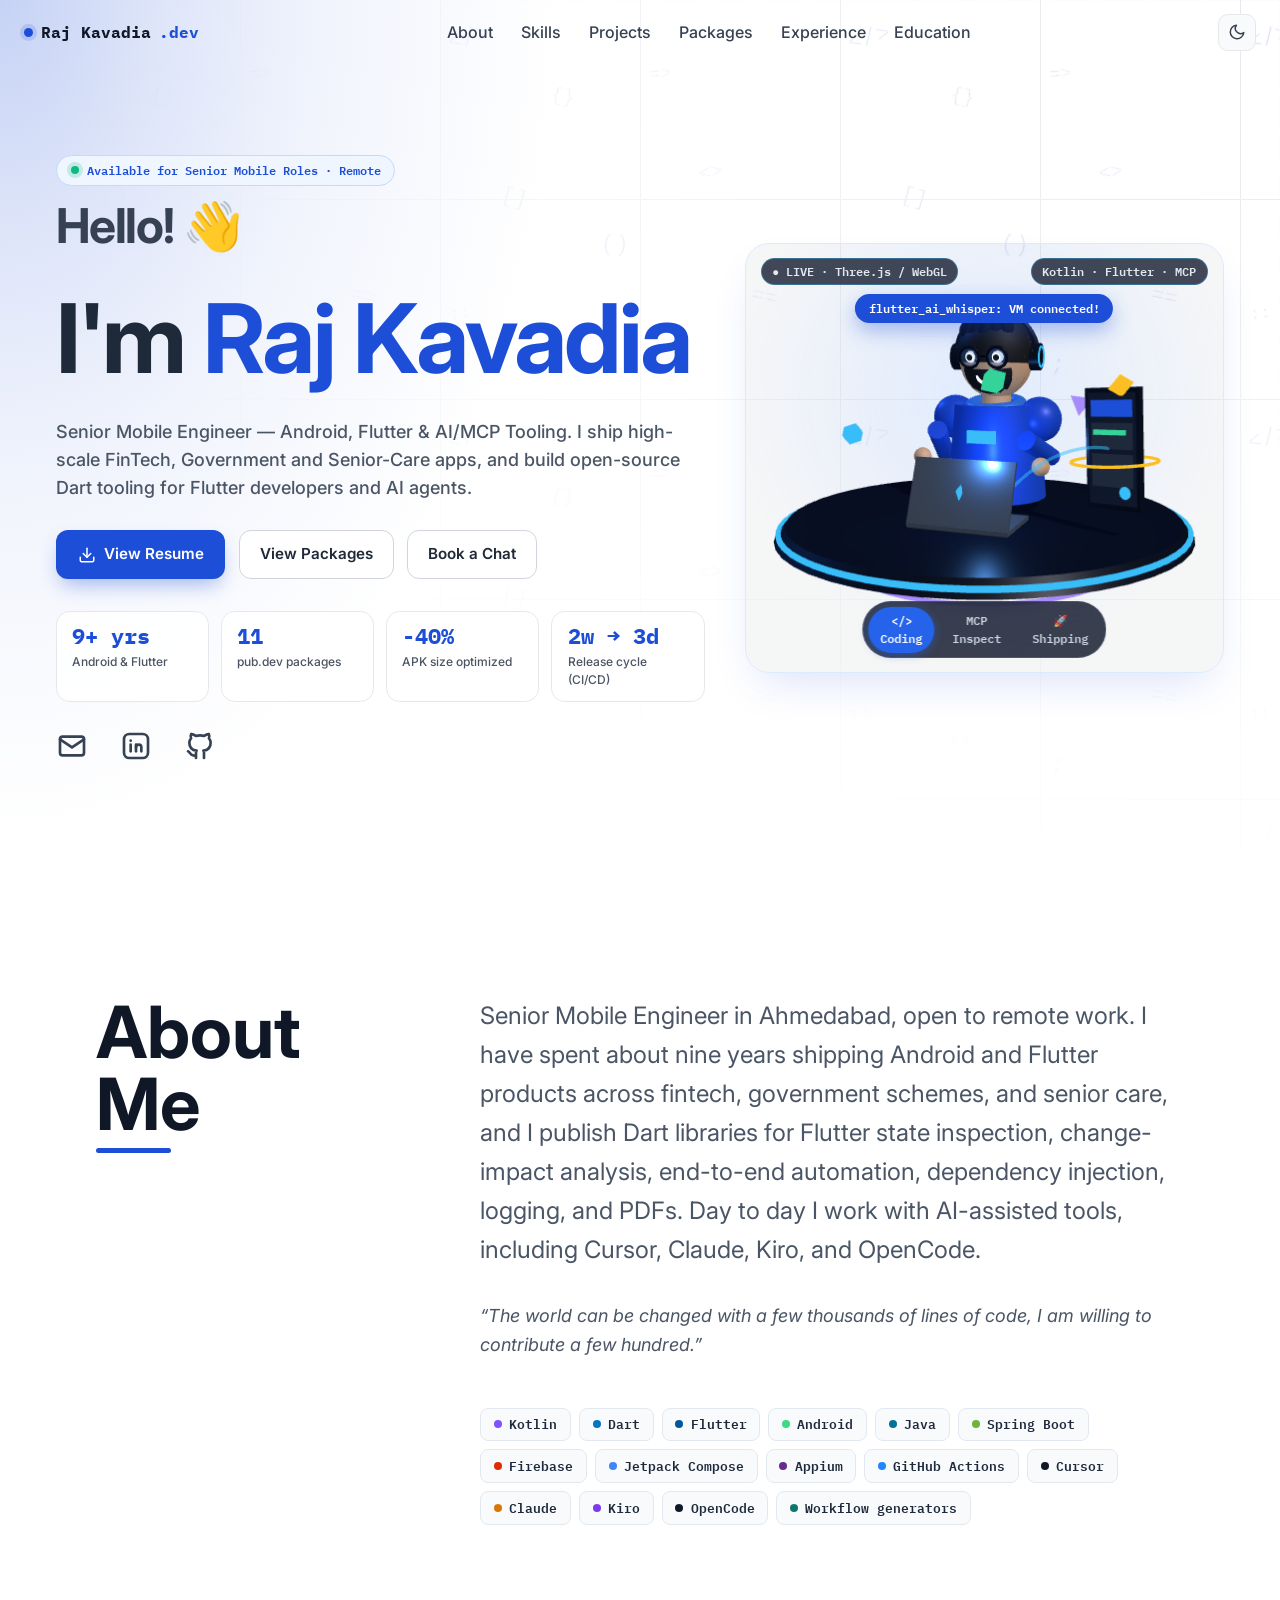
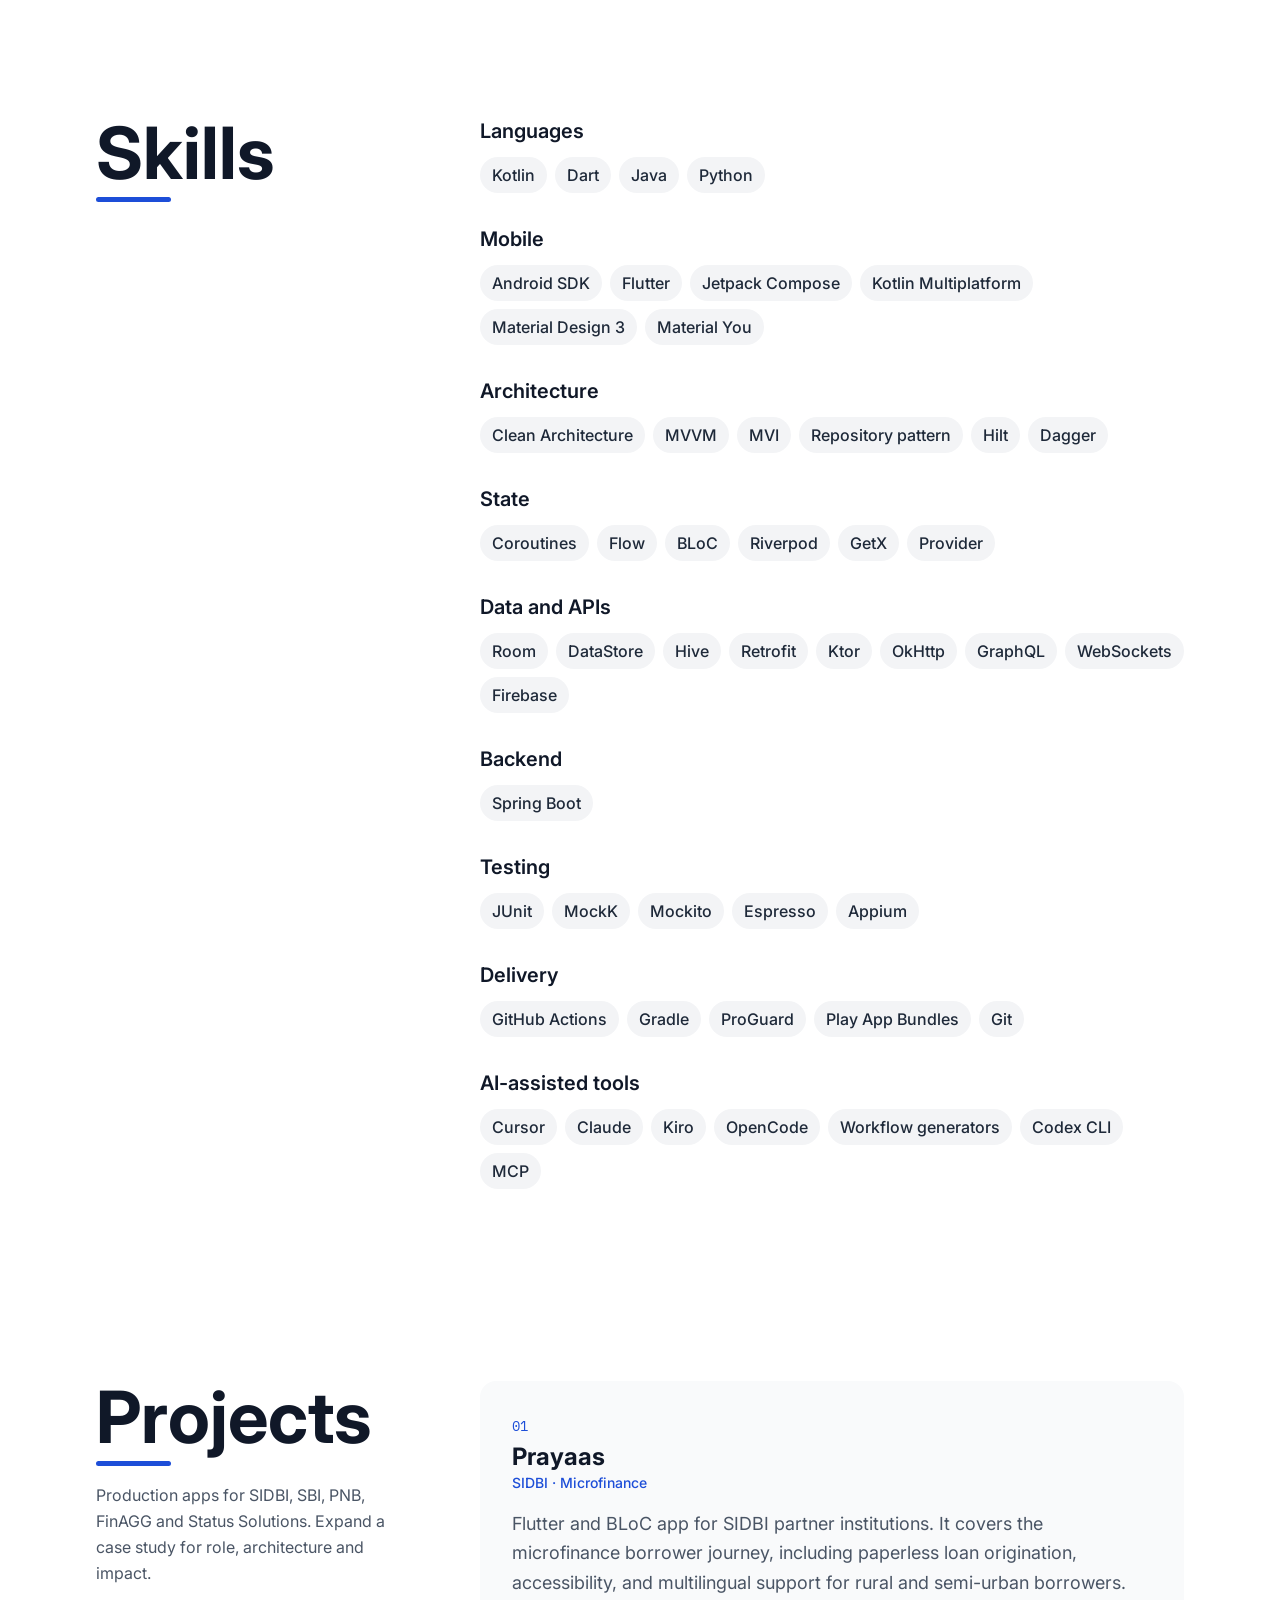
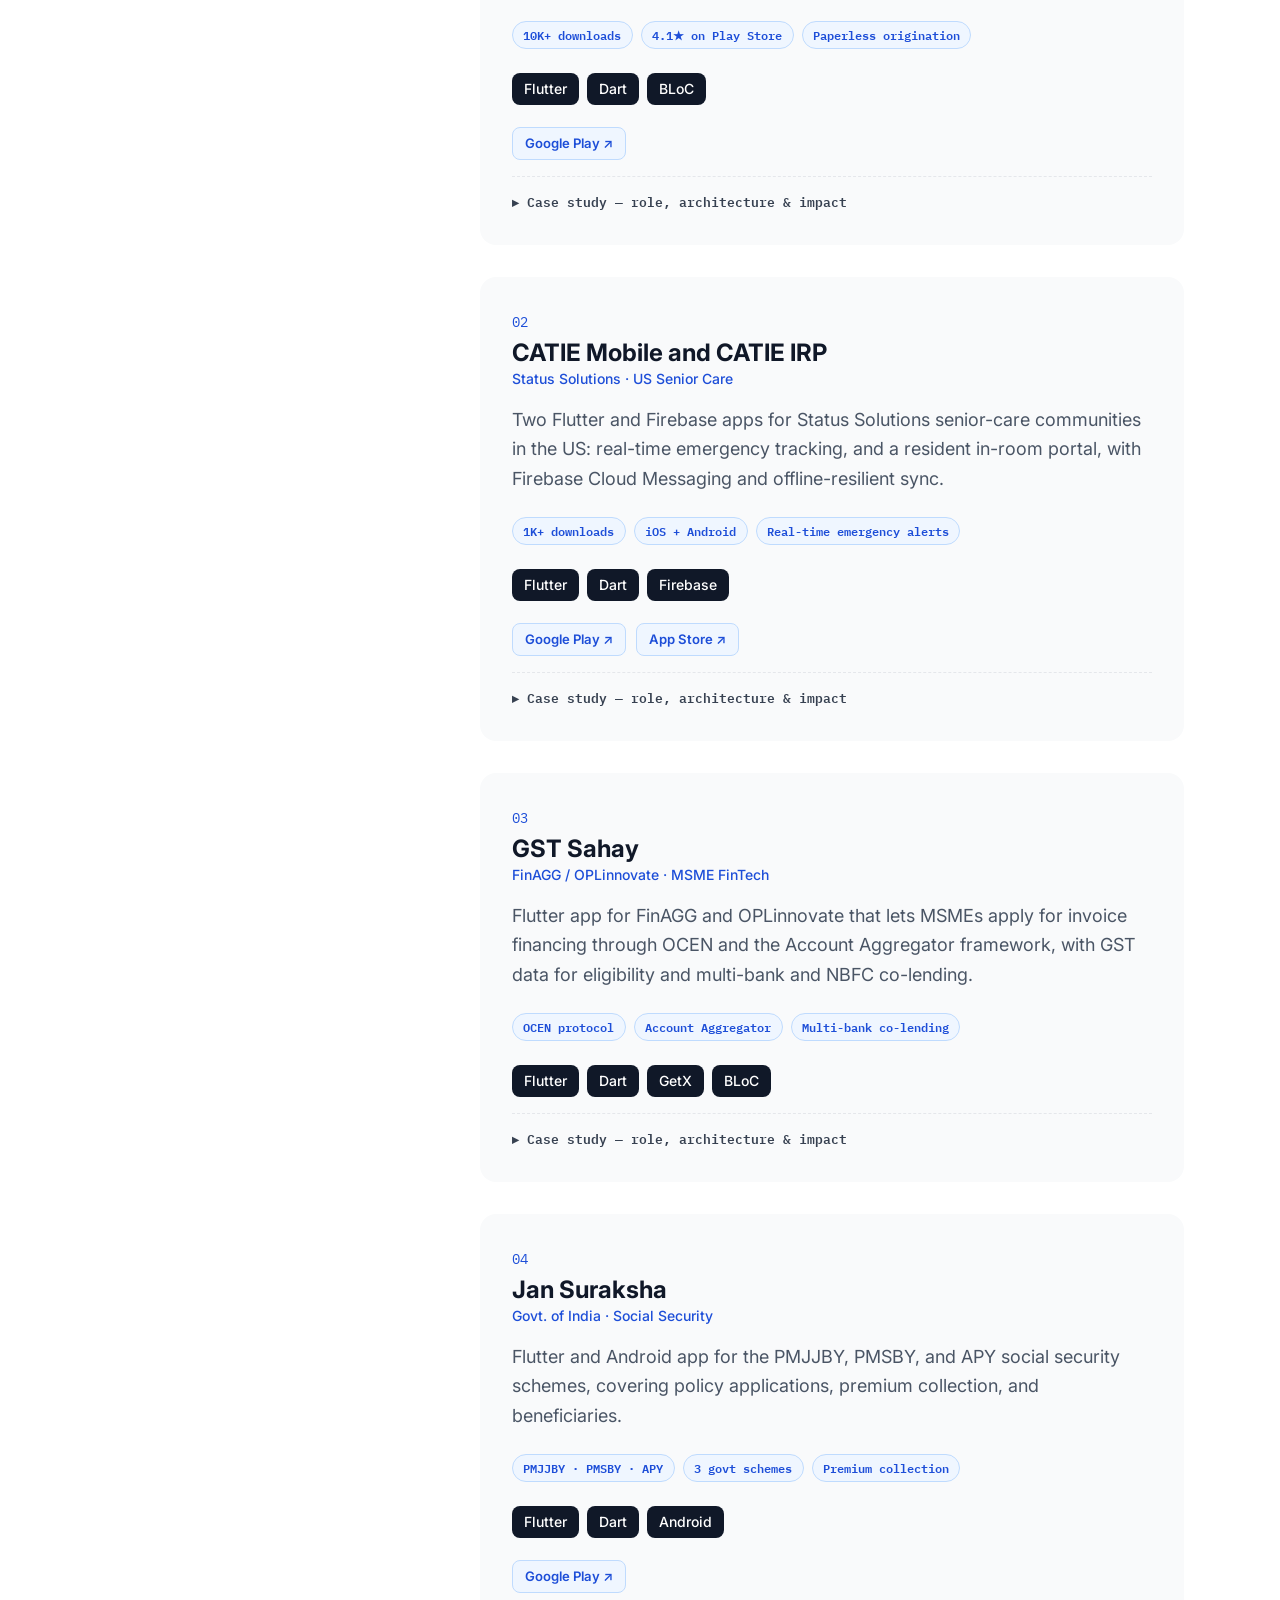
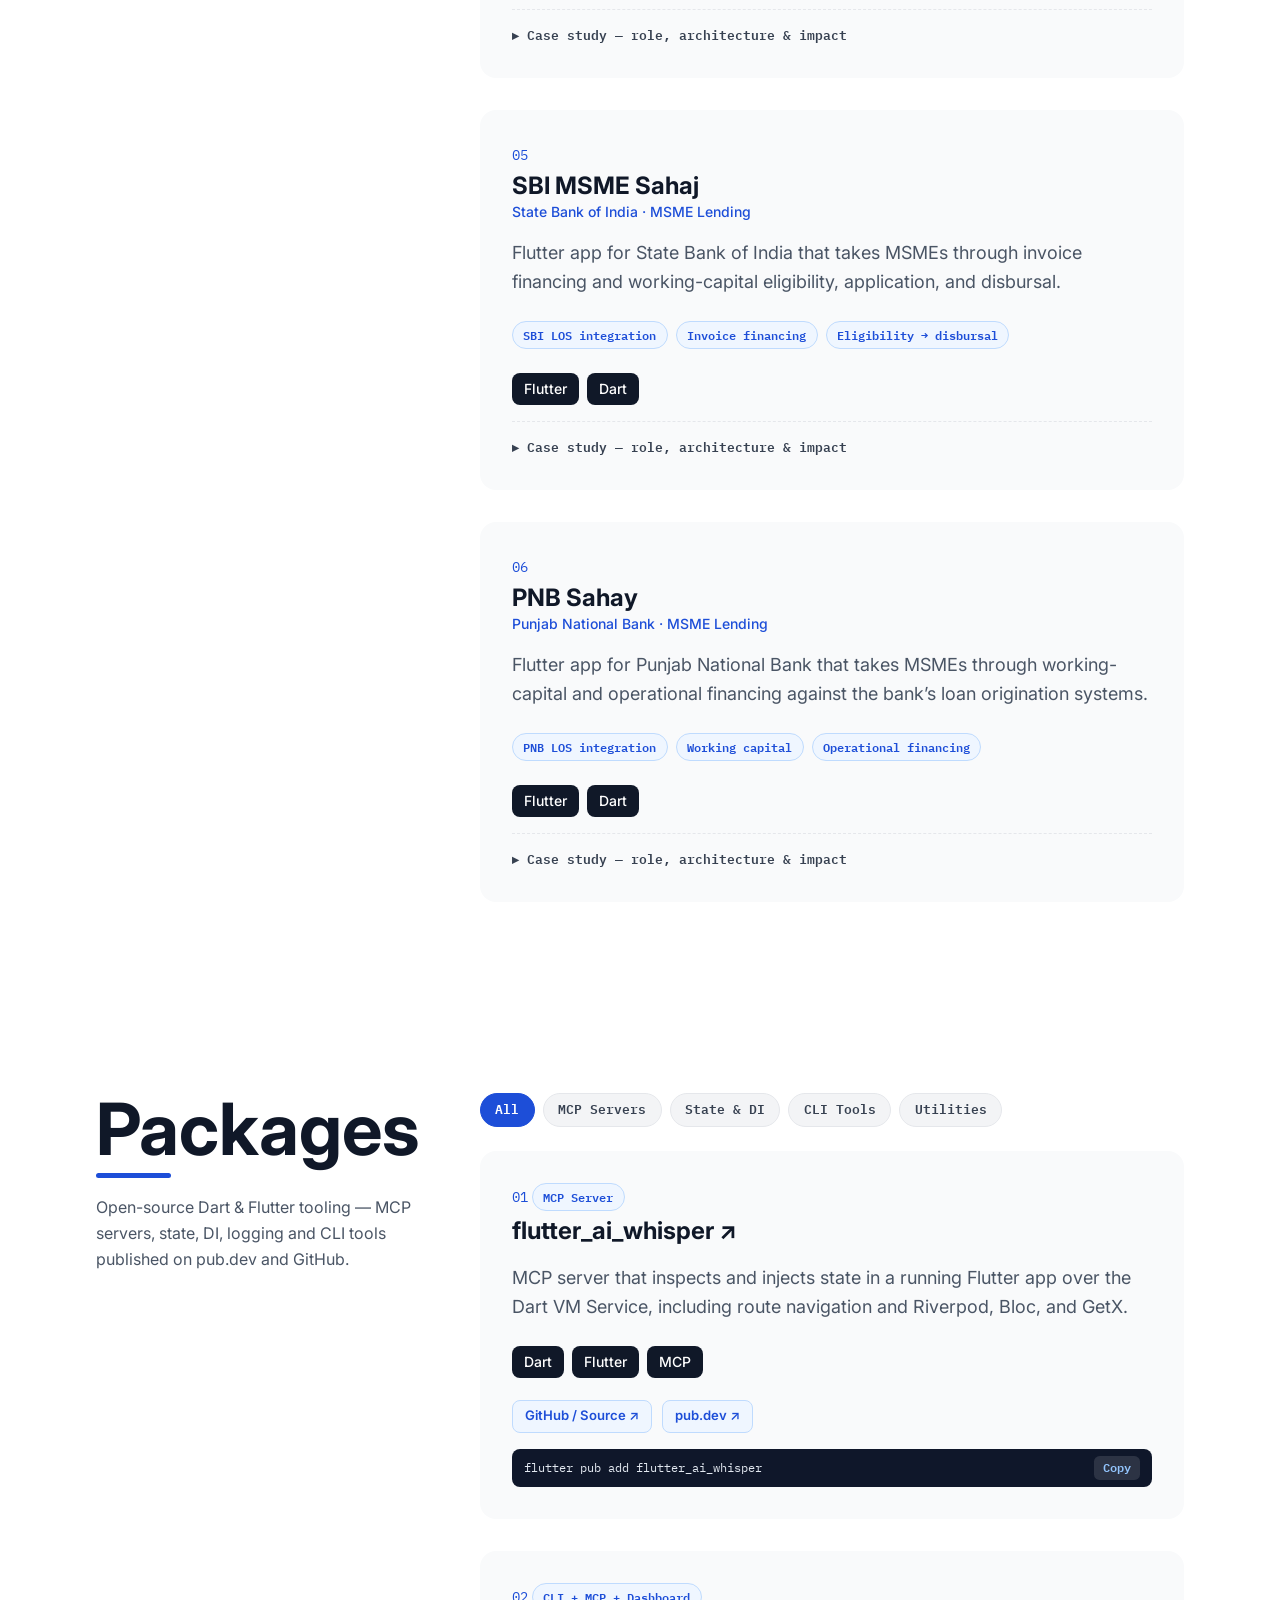
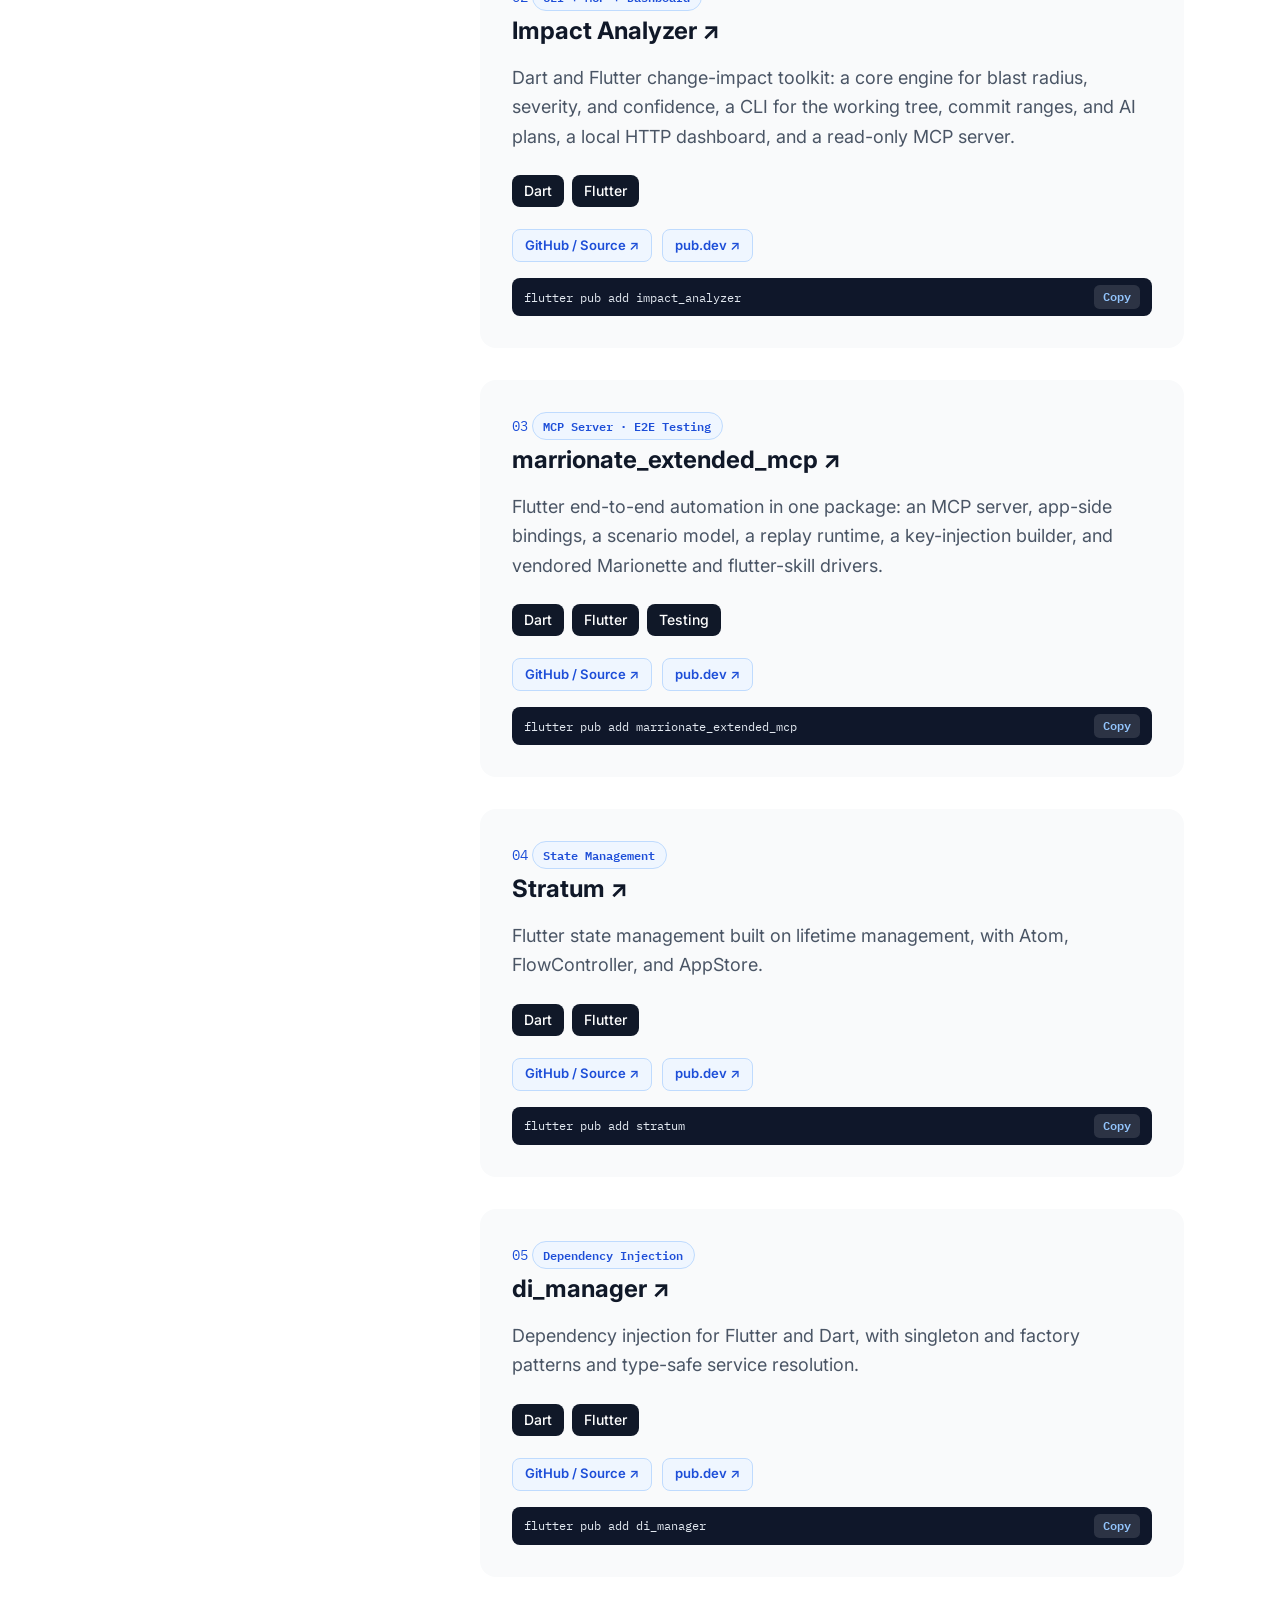
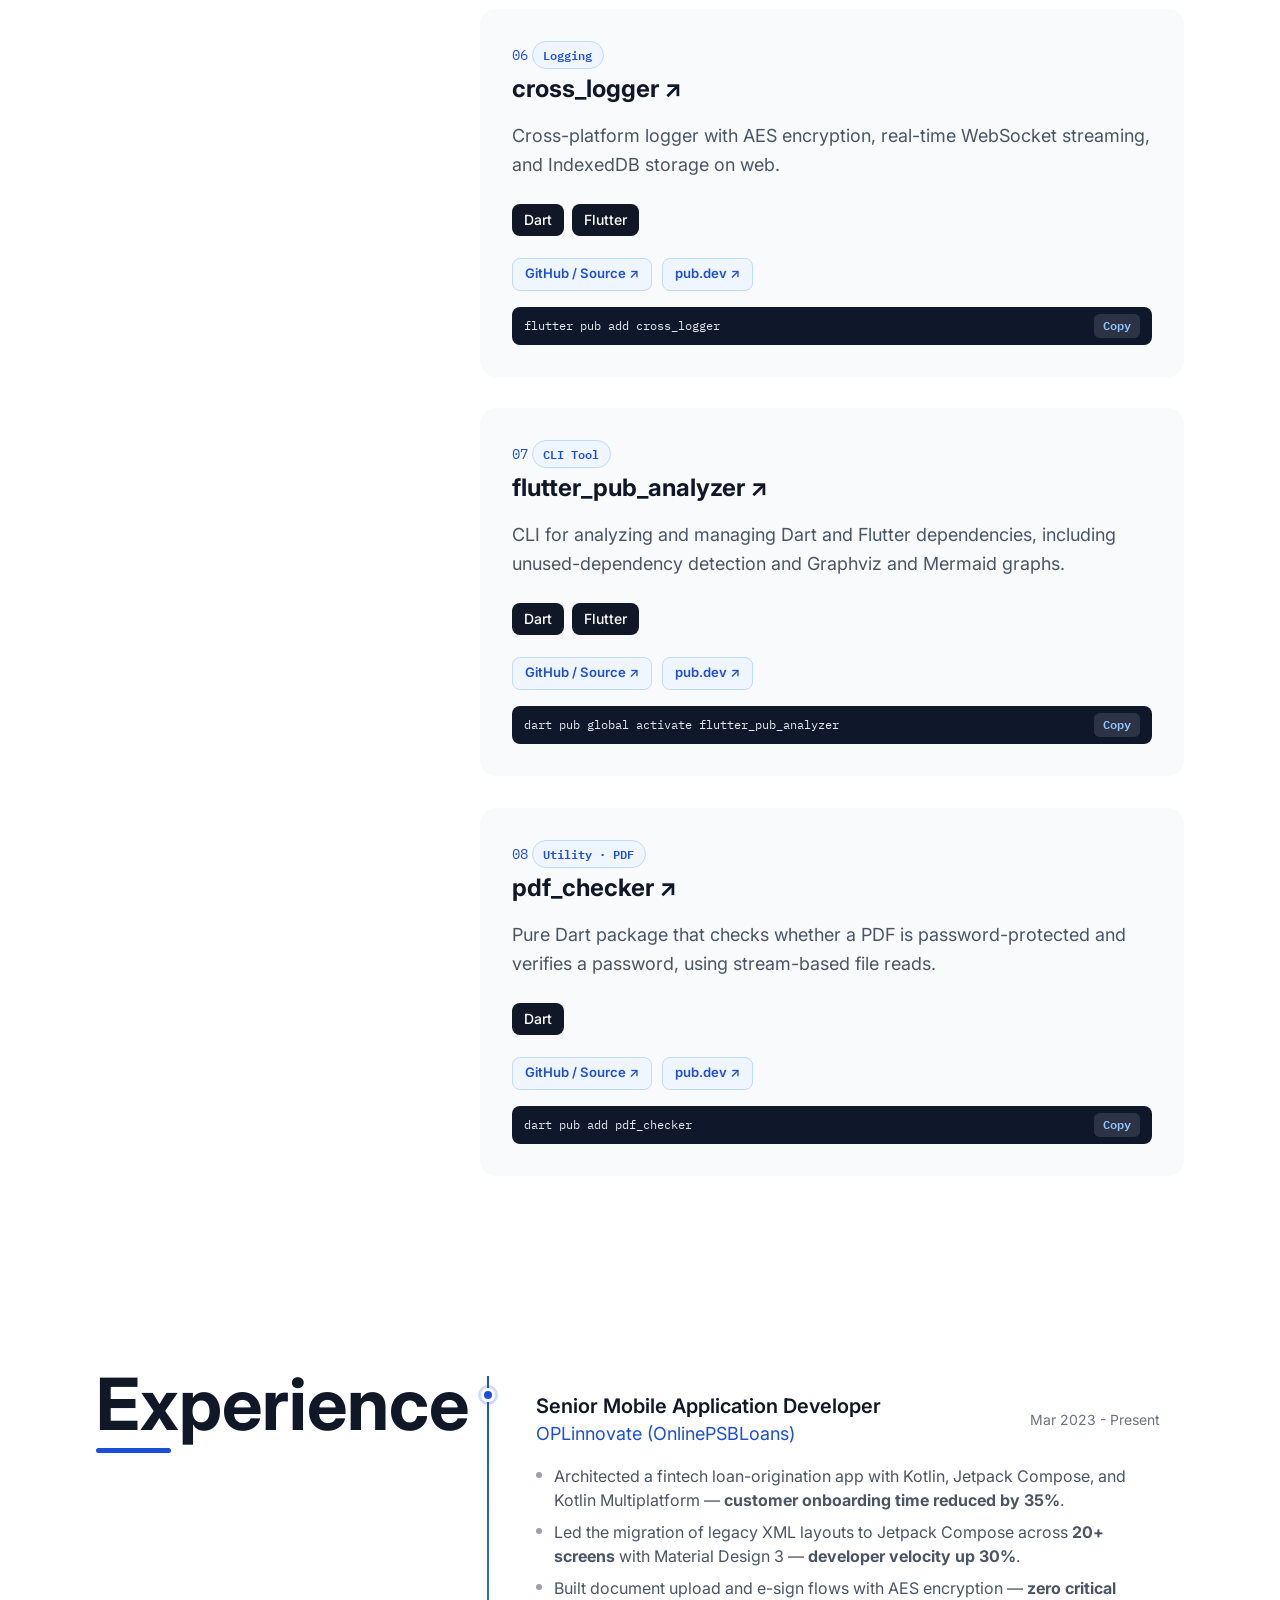
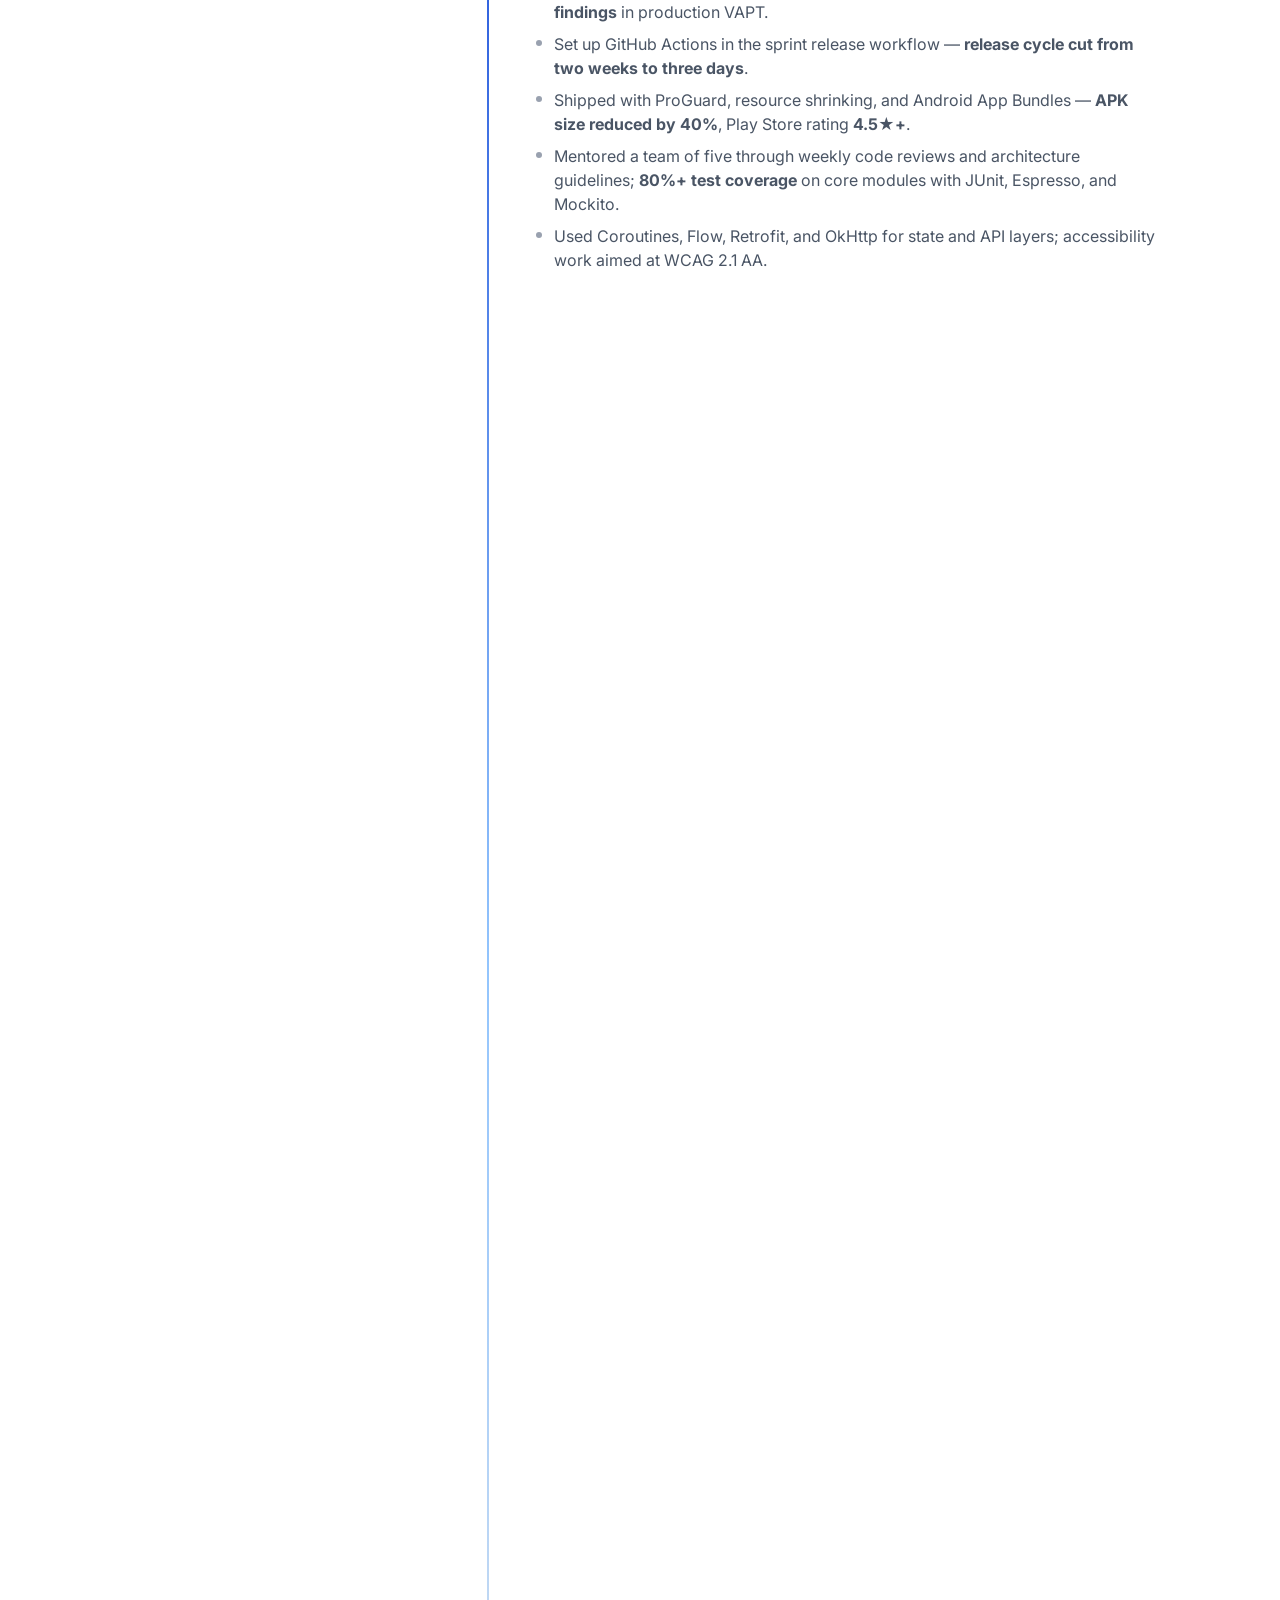
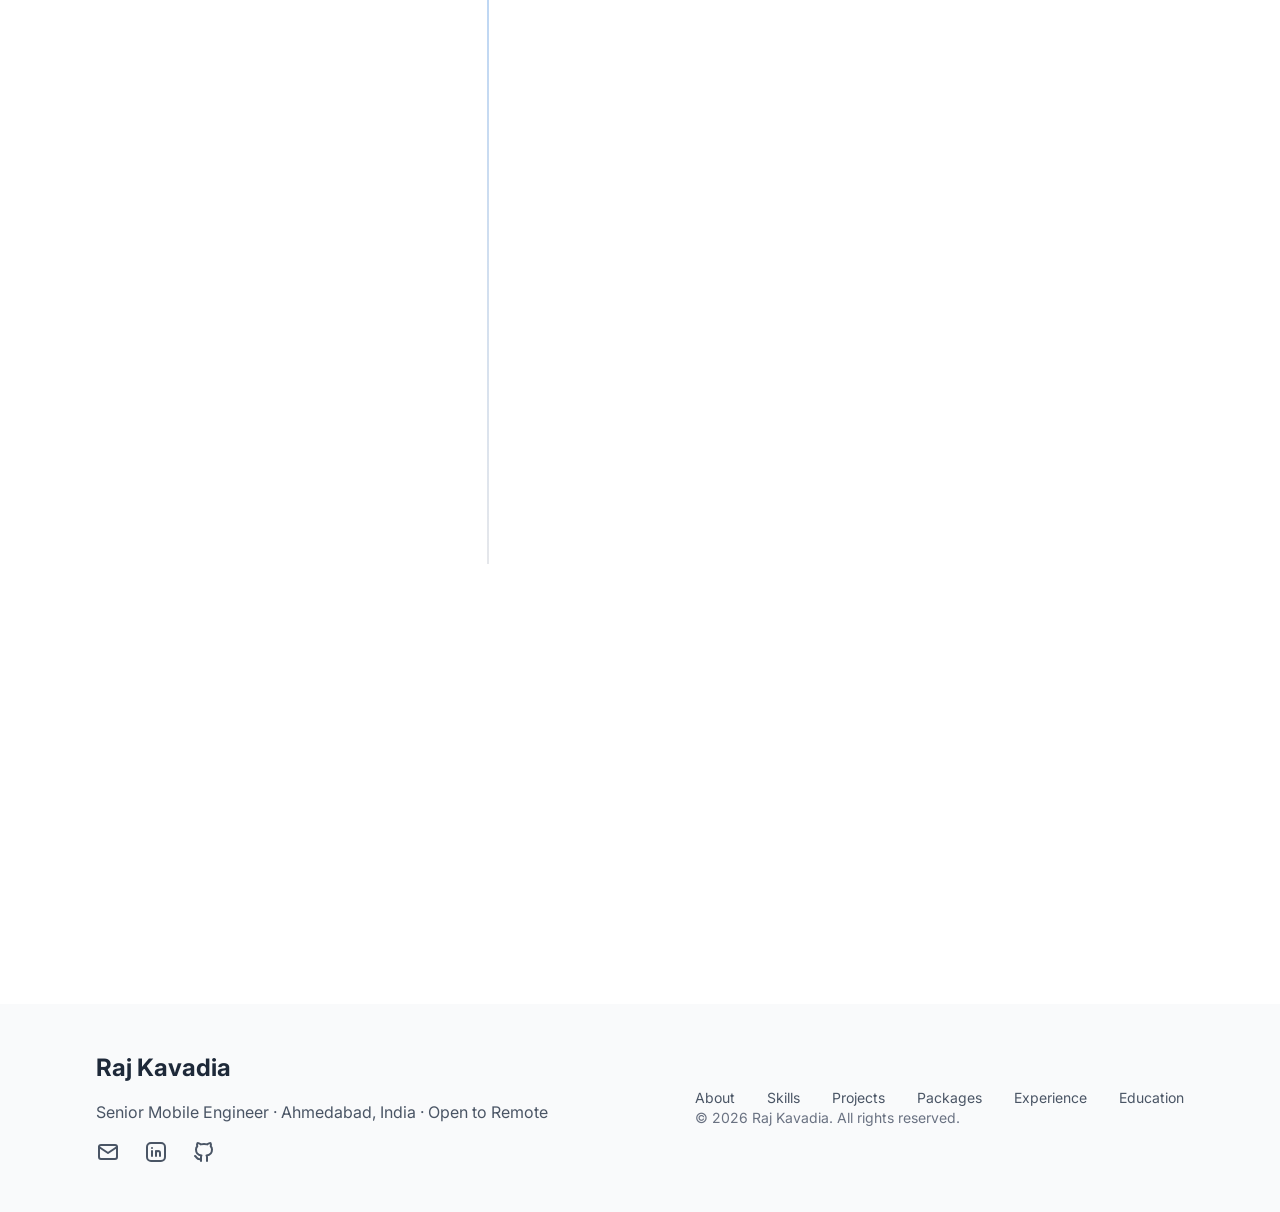
==== commit 66344605: "Add scroll-to-reveal effect Section headings slide in from the left, About content from the right, t" ====
--- a/index.html
+++ b/index.html
@@ -41,7 +41,7 @@
 }
 </script>
 <script>
-(function(){try{var t=localStorage.getItem('rk-theme');if(t==='dark'||(!t&&window.matchMedia('(prefers-color-scheme: dark)').matches)){document.documentElement.classList.add('dark');}}catch(e){}})();
+(function(){try{var t=localStorage.getItem('rk-theme');if(t==='dark'||(!t&&window.matchMedia('(prefers-color-scheme: dark)').matches)){document.documentElement.classList.add('dark');}if('IntersectionObserver' in window&&!window.matchMedia('(prefers-reduced-motion: reduce)').matches){document.documentElement.classList.add('reveal-enabled');}}catch(e){}})();
 </script>
 <link rel="preconnect" href="https://fonts.googleapis.com">
 <link rel="preconnect" href="https://fonts.gstatic.com" crossorigin>
@@ -153,11 +153,11 @@
 
 <section id="about" class="p-8 sm:p-12 md:p-16 lg:p-24">
   <div class="grid grid-cols-1 lg:grid-cols-12 gap-8 lg:gap-16 items-start">
-    <div class="lg:col-span-4">
+    <div class="lg:col-span-4" data-reveal="left">
       <h2 class="text-3xl sm:text-4xl md:text-5xl xl:text-7xl font-bold text-gray-900">About Me</h2>
       <div class="w-[75px] h-[5px] mt-2 rounded-full" style="background-color:#1d4ed8"></div>
     </div>
-    <div class="lg:col-span-8 space-y-8">
+    <div class="lg:col-span-8 space-y-8" data-reveal="right">
       <p class="text-lg sm:text-xl md:text-2xl leading-relaxed text-gray-600">Senior Mobile Engineer in Ahmedabad, open to remote work. I have spent about nine years shipping Android and Flutter products across fintech, government schemes, and senior care, and I publish Dart libraries for Flutter state inspection, change-impact analysis, end-to-end automation, dependency injection, logging, and PDFs. Day to day I work with AI-assisted tools, including Cursor, Claude, Kiro, and OpenCode.</p>
       <p class="text-base sm:text-lg leading-relaxed text-gray-600" style="font-style:italic">“The world can be changed with a few thousands of lines of code, I am willing to contribute a few hundred.”</p>
       <div class="pt-4 space-y-6">
@@ -185,7 +185,7 @@
 
 <section id="skills" class="p-8 sm:p-12 md:p-16 lg:p-24">
   <div class="grid grid-cols-1 lg:grid-cols-12 gap-8 lg:gap-16 items-start">
-    <div class="lg:col-span-4"><h2 class="text-3xl sm:text-4xl md:text-5xl xl:text-7xl font-bold text-gray-900">Skills</h2><div class="w-[75px] h-[5px] mt-2 rounded-full" style="background-color:#1d4ed8"></div></div>
+    <div class="lg:col-span-4" data-reveal="left"><h2 class="text-3xl sm:text-4xl md:text-5xl xl:text-7xl font-bold text-gray-900">Skills</h2><div class="w-[75px] h-[5px] mt-2 rounded-full" style="background-color:#1d4ed8"></div></div>
     <div class="lg:col-span-8 space-y-8">
       <div><h3 class="text-lg sm:text-xl font-semibold text-gray-900">Languages</h3><div class="mt-3 flex flex-wrap gap-2"><span class="px-3 py-1.5 bg-gray-100 text-gray-800 rounded-full text-sm sm:text-base font-medium">Kotlin</span><span class="px-3 py-1.5 bg-gray-100 text-gray-800 rounded-full text-sm sm:text-base font-medium">Dart</span><span class="px-3 py-1.5 bg-gray-100 text-gray-800 rounded-full text-sm sm:text-base font-medium">Java</span><span class="px-3 py-1.5 bg-gray-100 text-gray-800 rounded-full text-sm sm:text-base font-medium">Python</span></div></div>
       <div><h3 class="text-lg sm:text-xl font-semibold text-gray-900">Mobile</h3><div class="mt-3 flex flex-wrap gap-2"><span class="px-3 py-1.5 bg-gray-100 text-gray-800 rounded-full text-sm sm:text-base font-medium">Android SDK</span><span class="px-3 py-1.5 bg-gray-100 text-gray-800 rounded-full text-sm sm:text-base font-medium">Flutter</span><span class="px-3 py-1.5 bg-gray-100 text-gray-800 rounded-full text-sm sm:text-base font-medium">Jetpack Compose</span><span class="px-3 py-1.5 bg-gray-100 text-gray-800 rounded-full text-sm sm:text-base font-medium">Kotlin Multiplatform</span><span class="px-3 py-1.5 bg-gray-100 text-gray-800 rounded-full text-sm sm:text-base font-medium">Material Design 3</span><span class="px-3 py-1.5 bg-gray-100 text-gray-800 rounded-full text-sm sm:text-base font-medium">Material You</span></div></div>
@@ -202,16 +202,16 @@
 
 <section id="projects" class="p-8 sm:p-12 md:p-16 lg:p-24">
   <div class="grid grid-cols-1 lg:grid-cols-12 gap-8 lg:gap-16 items-start">
-    <div class="lg:col-span-4"><h2 class="text-3xl sm:text-4xl md:text-5xl xl:text-7xl font-bold text-gray-900">Projects</h2><div class="w-[75px] h-[5px] mt-2 rounded-full" style="background-color:#1d4ed8"></div><p class="text-base text-gray-600 leading-relaxed" style="margin-top:1rem">Production apps for SIDBI, SBI, PNB, FinAGG and Status Solutions. Expand a case study for role, architecture and impact.</p></div>
+    <div class="lg:col-span-4" data-reveal="left"><h2 class="text-3xl sm:text-4xl md:text-5xl xl:text-7xl font-bold text-gray-900">Projects</h2><div class="w-[75px] h-[5px] mt-2 rounded-full" style="background-color:#1d4ed8"></div><p class="text-base text-gray-600 leading-relaxed" style="margin-top:1rem">Production apps for SIDBI, SBI, PNB, FinAGG and Status Solutions. Expand a case study for role, architecture and impact.</p></div>
     <div class="lg:col-span-8"><div class="space-y-8" id="projects-list"></div></div>
   </div>
 </section>
 
 <section id="packages" class="p-8 sm:p-12 md:p-16 lg:p-24">
   <div class="grid grid-cols-1 lg:grid-cols-12 gap-8 lg:gap-16 items-start">
-    <div class="lg:col-span-4"><h2 class="text-3xl sm:text-4xl md:text-5xl xl:text-7xl font-bold text-gray-900">Packages</h2><div class="w-[75px] h-[5px] mt-2 rounded-full" style="background-color:#1d4ed8"></div><p class="text-base text-gray-600 leading-relaxed" style="margin-top:1rem">Open-source Dart &amp; Flutter tooling — MCP servers, state, DI, logging and CLI tools published on pub.dev and GitHub.</p></div>
+    <div class="lg:col-span-4" data-reveal="left"><h2 class="text-3xl sm:text-4xl md:text-5xl xl:text-7xl font-bold text-gray-900">Packages</h2><div class="w-[75px] h-[5px] mt-2 rounded-full" style="background-color:#1d4ed8"></div><p class="text-base text-gray-600 leading-relaxed" style="margin-top:1rem">Open-source Dart &amp; Flutter tooling — MCP servers, state, DI, logging and CLI tools published on pub.dev and GitHub.</p></div>
     <div class="lg:col-span-8">
-      <div class="pkg-filter-bar" role="group" aria-label="Filter packages">
+      <div class="pkg-filter-bar" role="group" aria-label="Filter packages" data-reveal="up">
         <button type="button" class="pkg-filter-btn active" data-pkg-filter="all">All</button>
         <button type="button" class="pkg-filter-btn" data-pkg-filter="mcp">MCP Servers</button>
         <button type="button" class="pkg-filter-btn" data-pkg-filter="state">State &amp; DI</button>
@@ -225,16 +225,16 @@
 
 <section id="experience" class="p-8 sm:p-12 md:p-16 lg:p-24">
   <div class="grid grid-cols-1 lg:grid-cols-12 gap-8 lg:gap-16 items-start">
-    <div class="lg:col-span-4"><h2 class="text-3xl sm:text-4xl md:text-5xl xl:text-7xl font-bold text-gray-900">Experience</h2><div class="w-[75px] h-[5px] mt-2 rounded-full" style="background-color:#1d4ed8"></div></div>
+    <div class="lg:col-span-4" data-reveal="left"><h2 class="text-3xl sm:text-4xl md:text-5xl xl:text-7xl font-bold text-gray-900">Experience</h2><div class="w-[75px] h-[5px] mt-2 rounded-full" style="background-color:#1d4ed8"></div></div>
     <div class="lg:col-span-8"><div class="timeline-container" id="experience-list"></div></div>
   </div>
 </section>
 
 <section id="education" class="p-8 sm:p-12 md:p-16 lg:p-24">
   <div class="grid grid-cols-1 lg:grid-cols-12 gap-8 lg:gap-16 items-start">
-    <div class="lg:col-span-4"><h2 class="text-3xl sm:text-4xl md:text-5xl xl:text-7xl font-bold text-gray-900">Education</h2><div class="w-[75px] h-[5px] mt-2 rounded-full" style="background-color:#1d4ed8"></div></div>
+    <div class="lg:col-span-4" data-reveal="left"><h2 class="text-3xl sm:text-4xl md:text-5xl xl:text-7xl font-bold text-gray-900">Education</h2><div class="w-[75px] h-[5px] mt-2 rounded-full" style="background-color:#1d4ed8"></div></div>
     <div class="lg:col-span-8"><div class="space-y-8">
-      <div class="bg-white rounded-lg shadow-sm border border-gray-100 p-4 sm:p-5 md:p-6 hover:shadow-md transition-shadow duration-300">
+      <div class="bg-white rounded-lg shadow-sm border border-gray-100 p-4 sm:p-5 md:p-6 hover:shadow-md transition-shadow duration-300" data-reveal="zoom">
         <div class="flex flex-col sm:flex-row sm:items-start sm:justify-between mb-4"><div><h3 class="text-lg sm:text-xl font-semibold text-gray-900">Bachelor of Engineering in Information Technology</h3><p class="text-base sm:text-lg" style="color:#1d4ed8">Marwadi University</p></div><span class="text-xs sm:text-sm text-gray-500 mt-2 sm:mt-0">Jun 2012 - May 2016</span></div>
         <ul class="space-y-2"><li class="flex items-start"><span class="inline-block w-1.5 h-1.5 rounded-full bg-gray-400 mt-2 mr-3 flex-shrink-0"></span><span class="text-sm sm:text-base text-gray-600">First Class</span></li></ul>
       </div>
@@ -362,6 +362,7 @@
   }).join(''); }
 })();
 </script>
+<script src="/js/scroll-reveal.js" defer></script>
 <script src="/js/three.min.js" defer></script>
 <script src="/js/avatar3d.js" defer></script>
 </body>
--- a/_astro/index.C-XkRn4Z.css
+++ b/_astro/index.C-XkRn4Z.css
@@ -610,3 +610,34 @@
 html.dark details.case-study summary {
   color: #cbd5e1;
 }
+
+/* Scroll-to-Reveal Effect (IntersectionObserver, js/scroll-reveal.js) */
+html.reveal-enabled [data-reveal] {
+  opacity: 0;
+  transform: translateY(30px);
+  transition:
+    opacity 0.7s ease,
+    transform 0.7s cubic-bezier(0.22, 1, 0.36, 1);
+  transition-delay: var(--reveal-delay, 0ms);
+  will-change: opacity, transform;
+}
+html.reveal-enabled [data-reveal="left"] {
+  transform: translateX(-38px);
+}
+html.reveal-enabled [data-reveal="right"] {
+  transform: translateX(38px);
+}
+html.reveal-enabled [data-reveal="zoom"] {
+  transform: translateY(18px) scale(0.96);
+}
+html.reveal-enabled [data-reveal].is-revealed {
+  opacity: 1;
+  transform: none;
+}
+@media (prefers-reduced-motion: reduce) {
+  html.reveal-enabled [data-reveal] {
+    opacity: 1;
+    transform: none;
+    transition: none;
+  }
+}
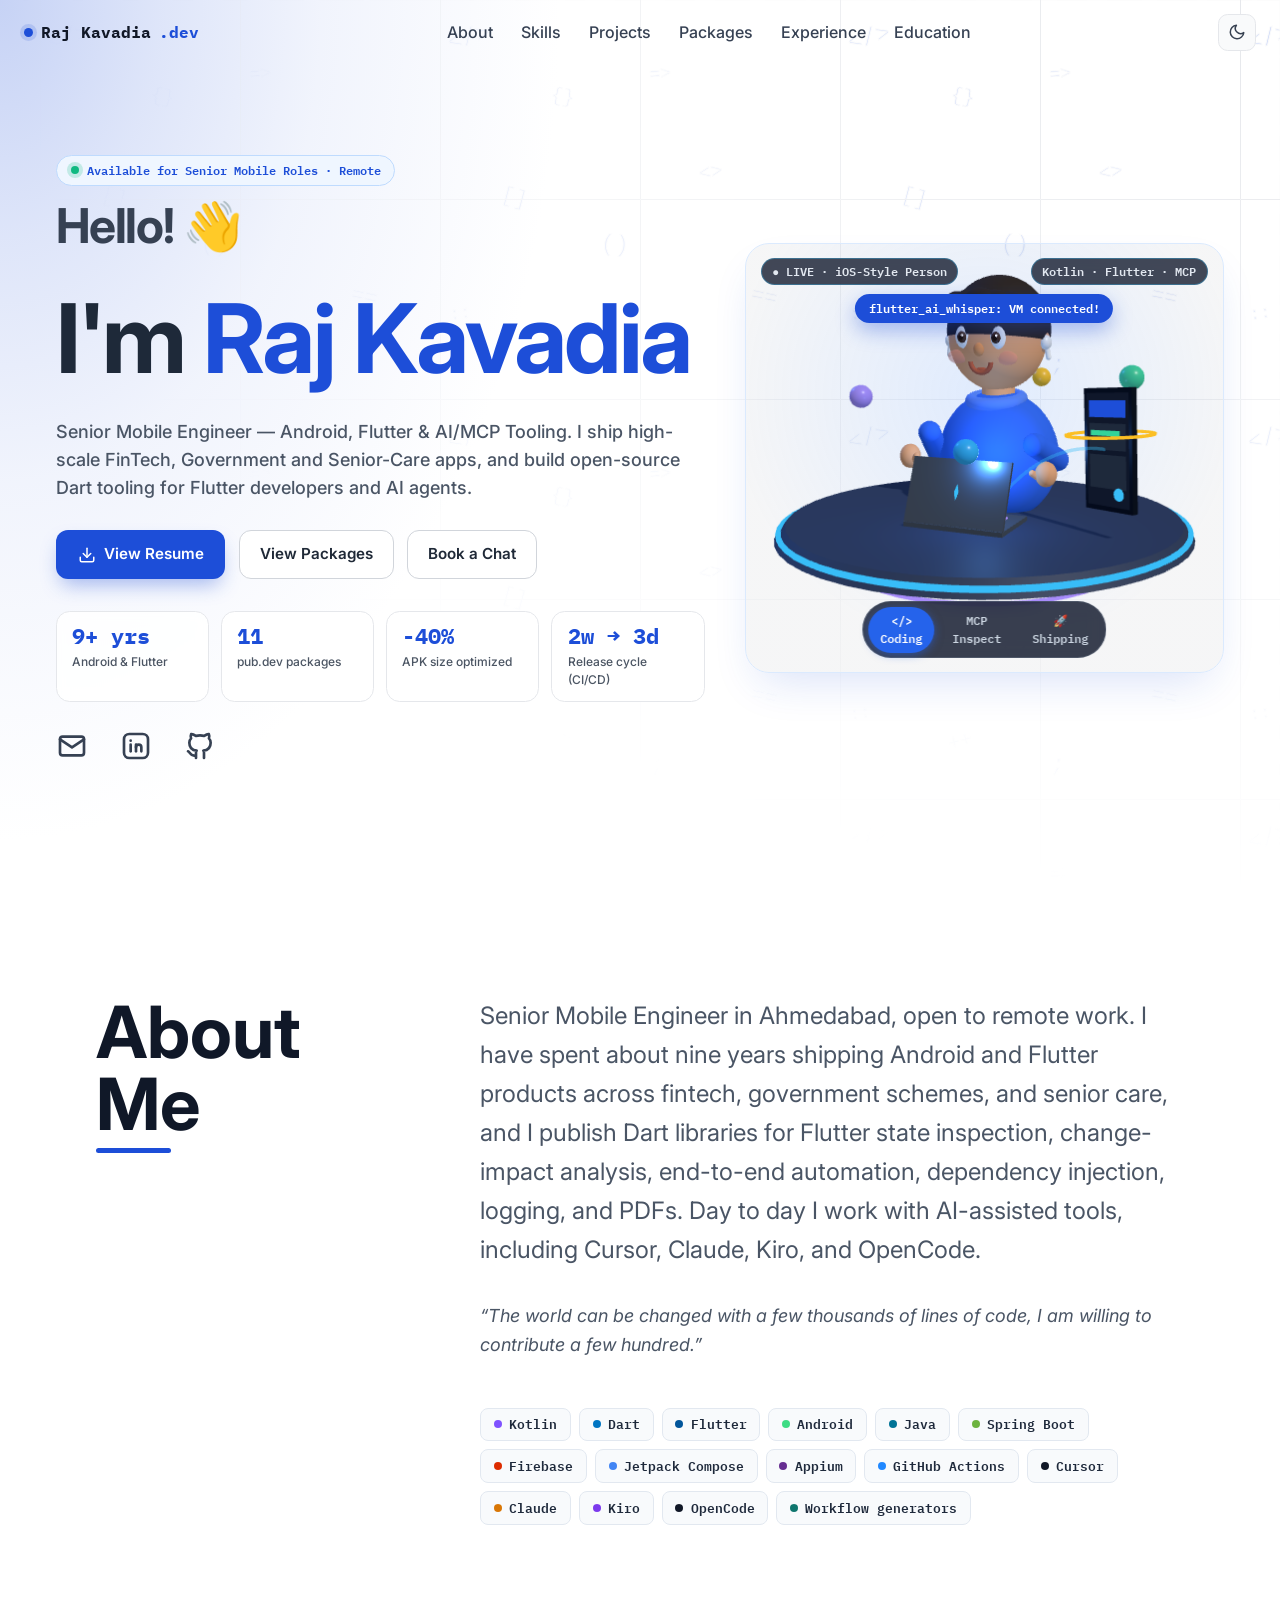
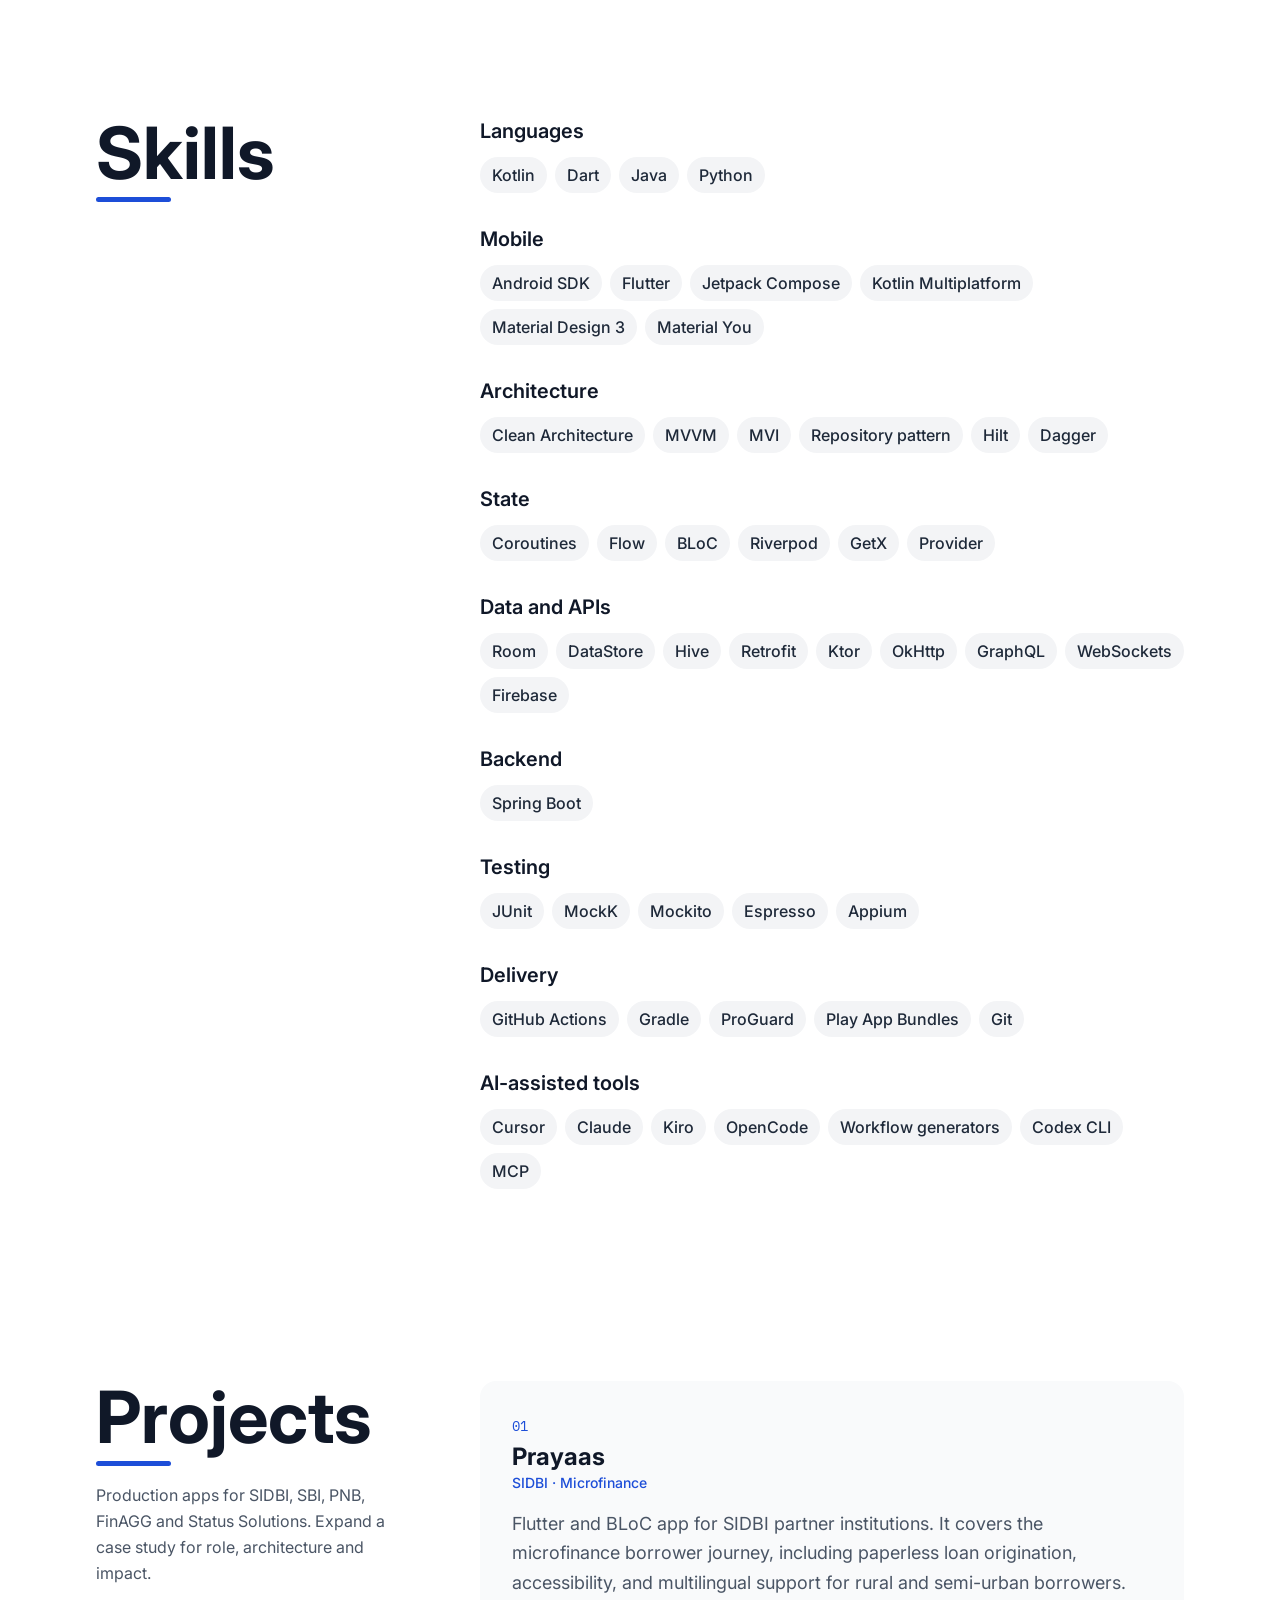
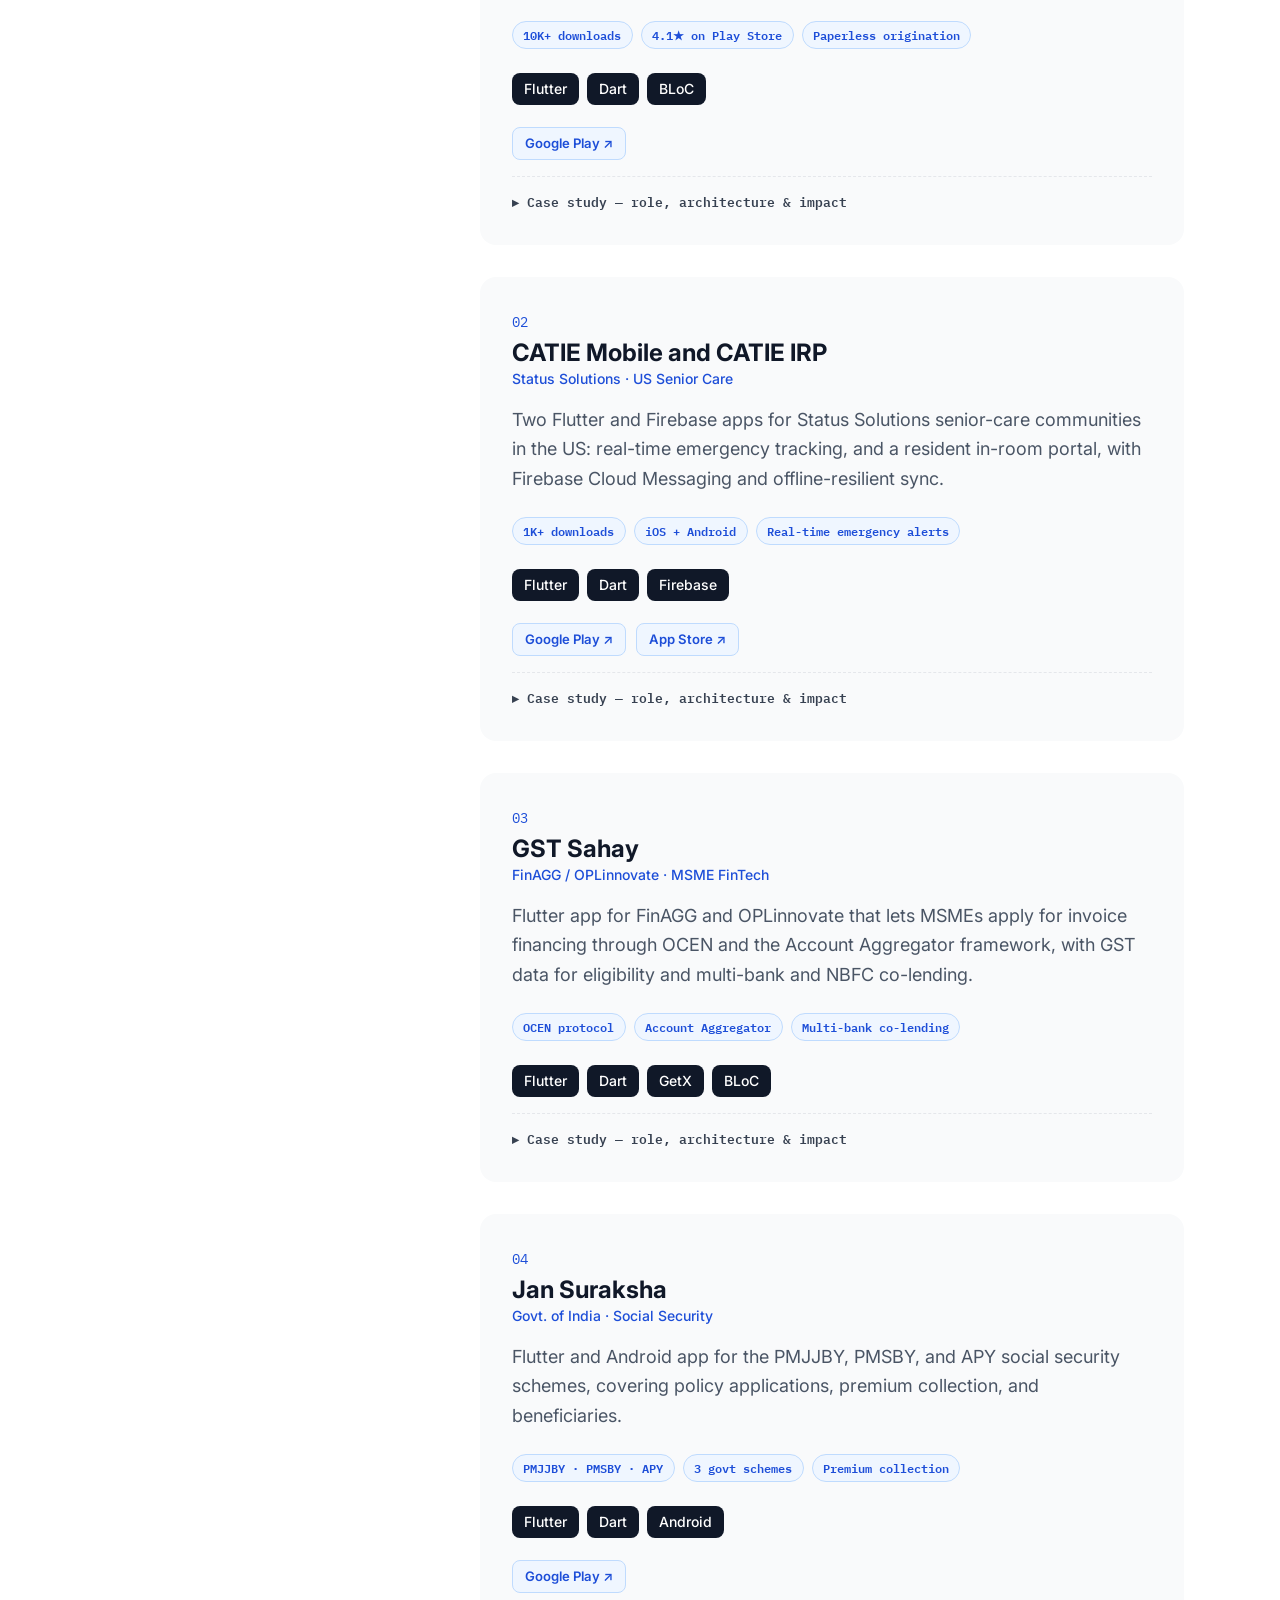
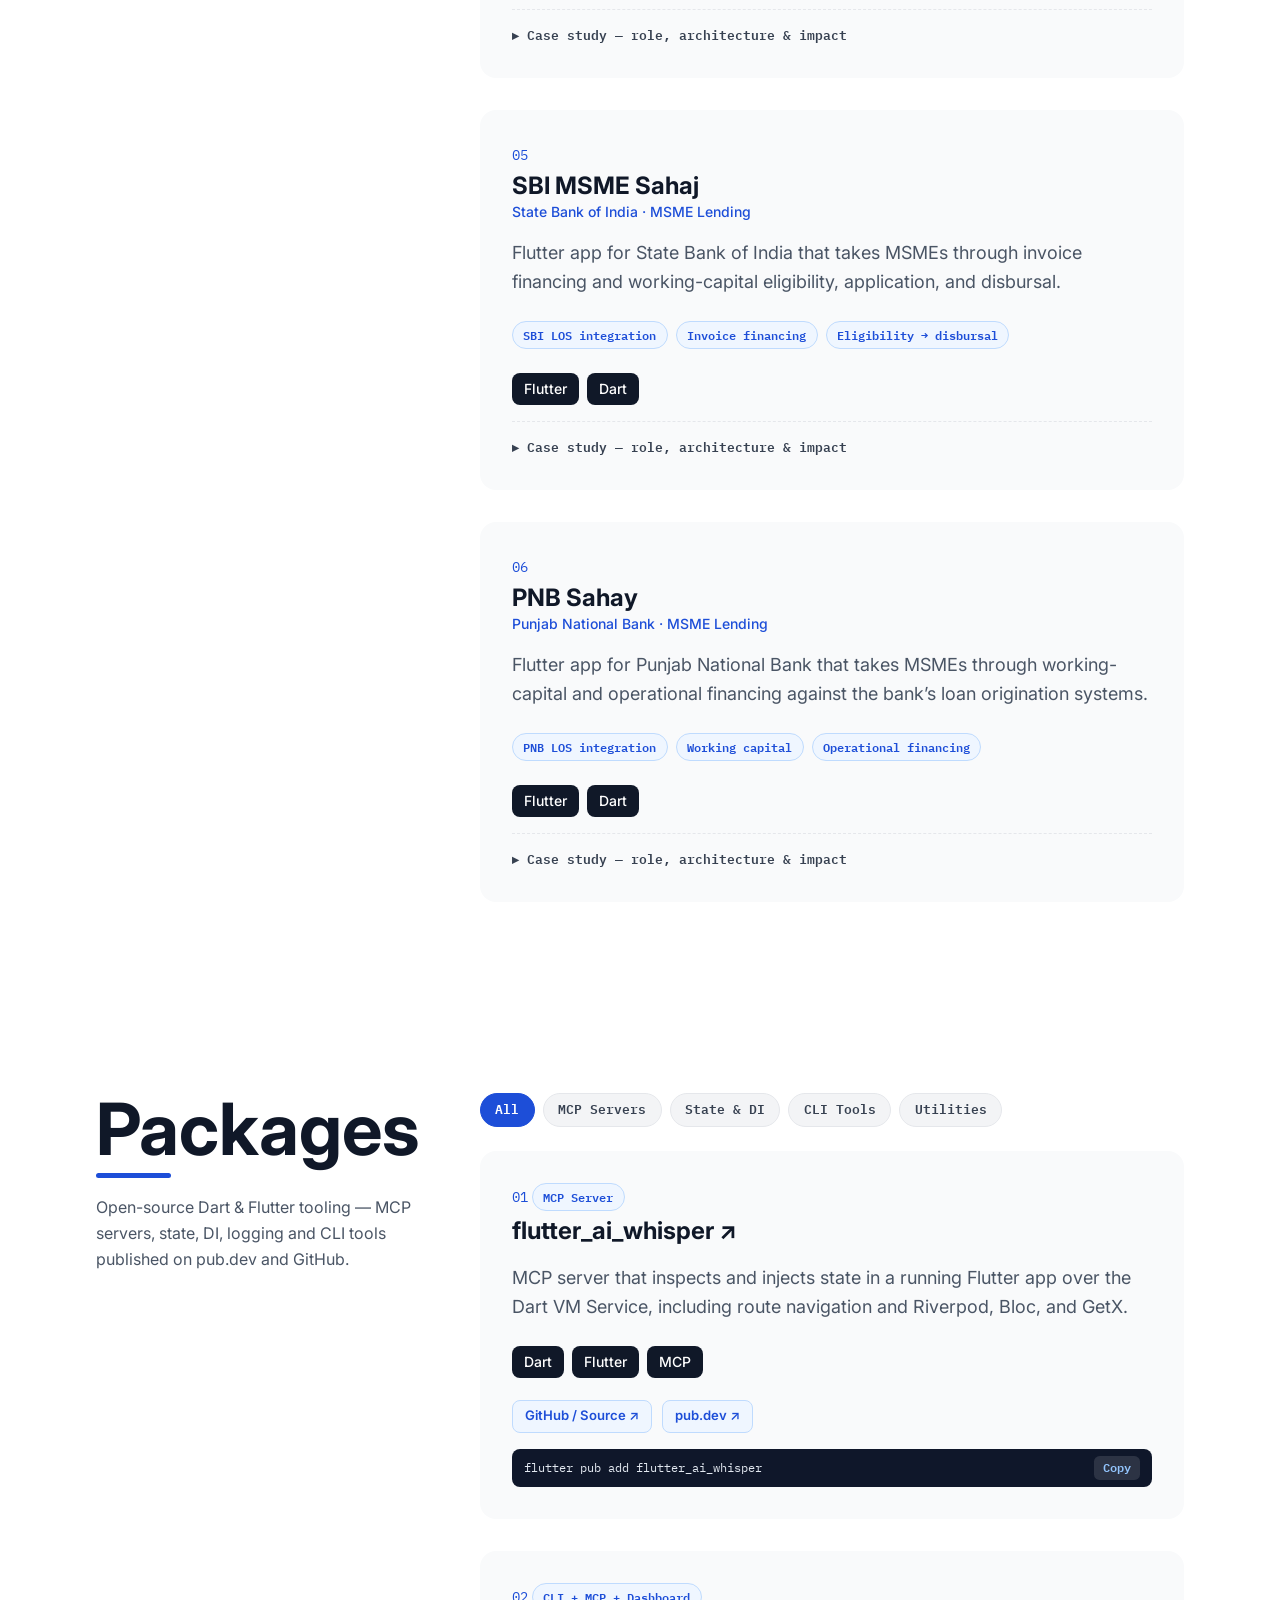
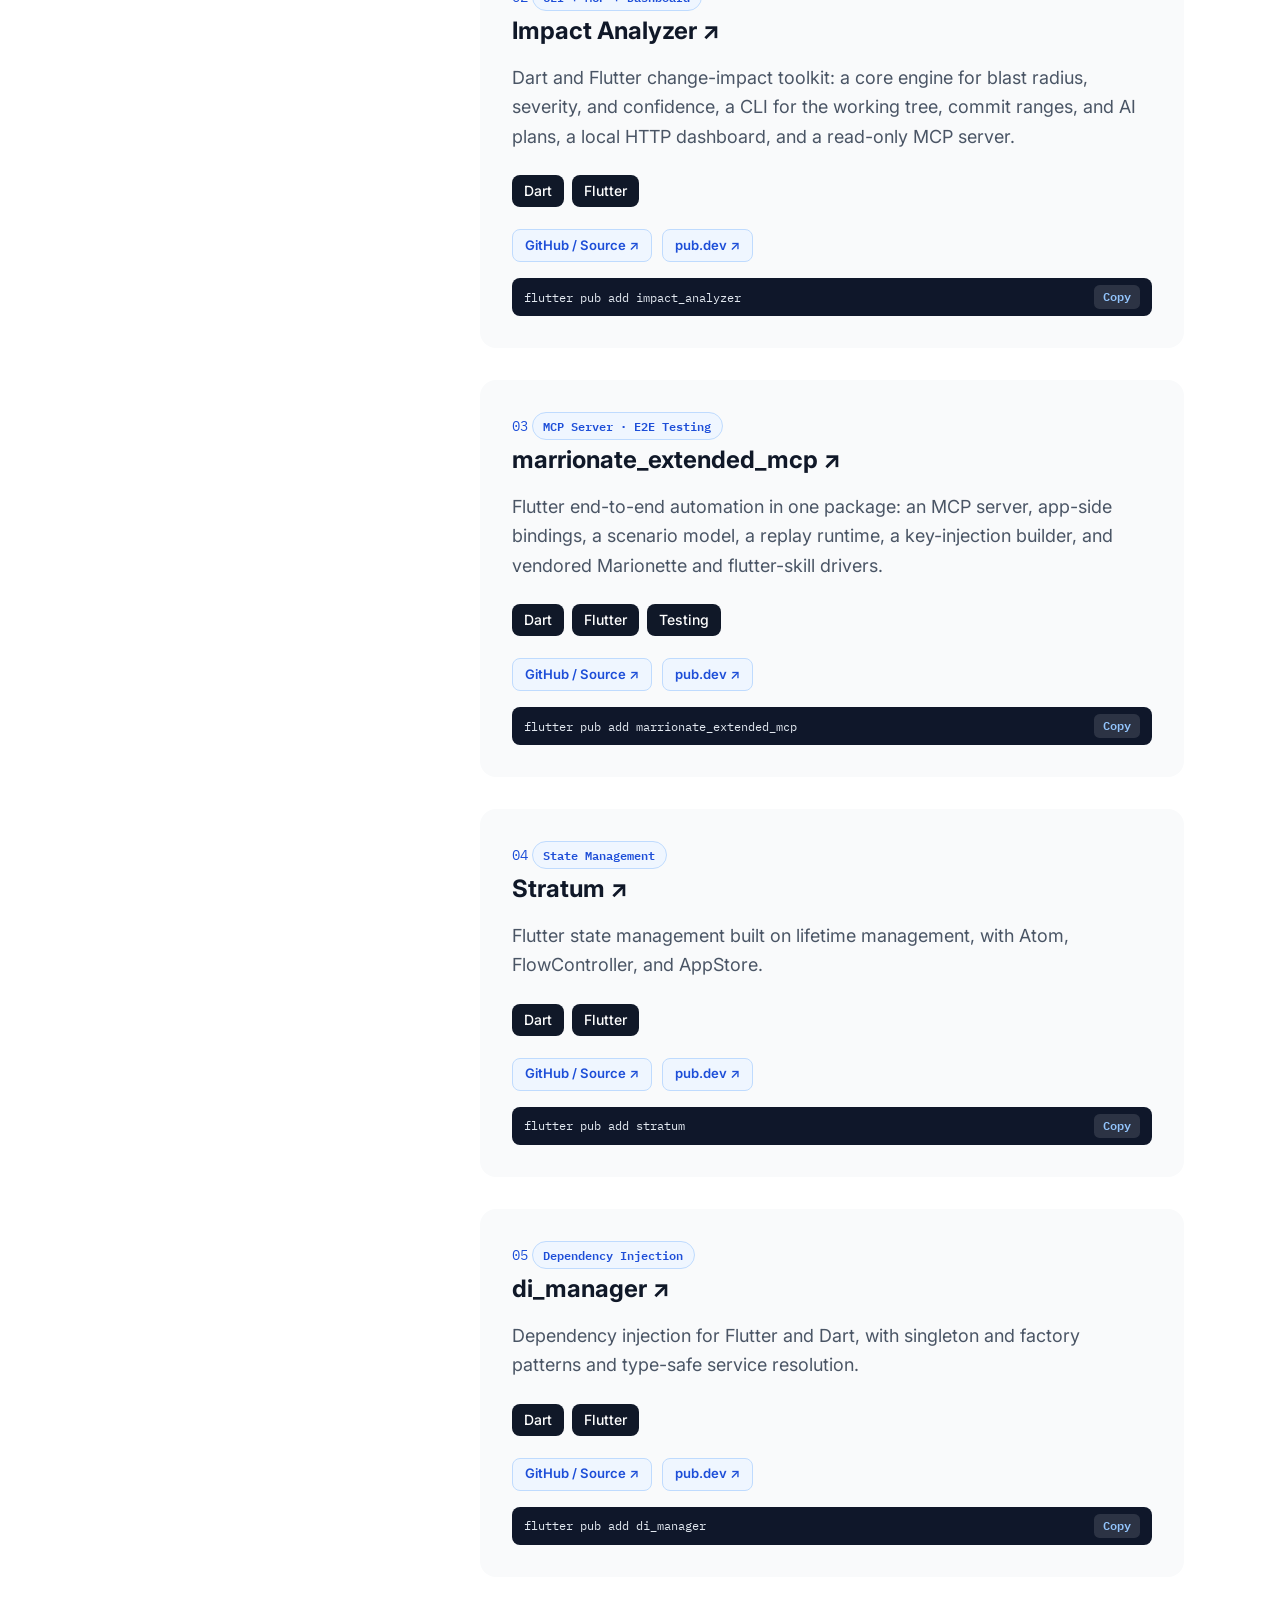
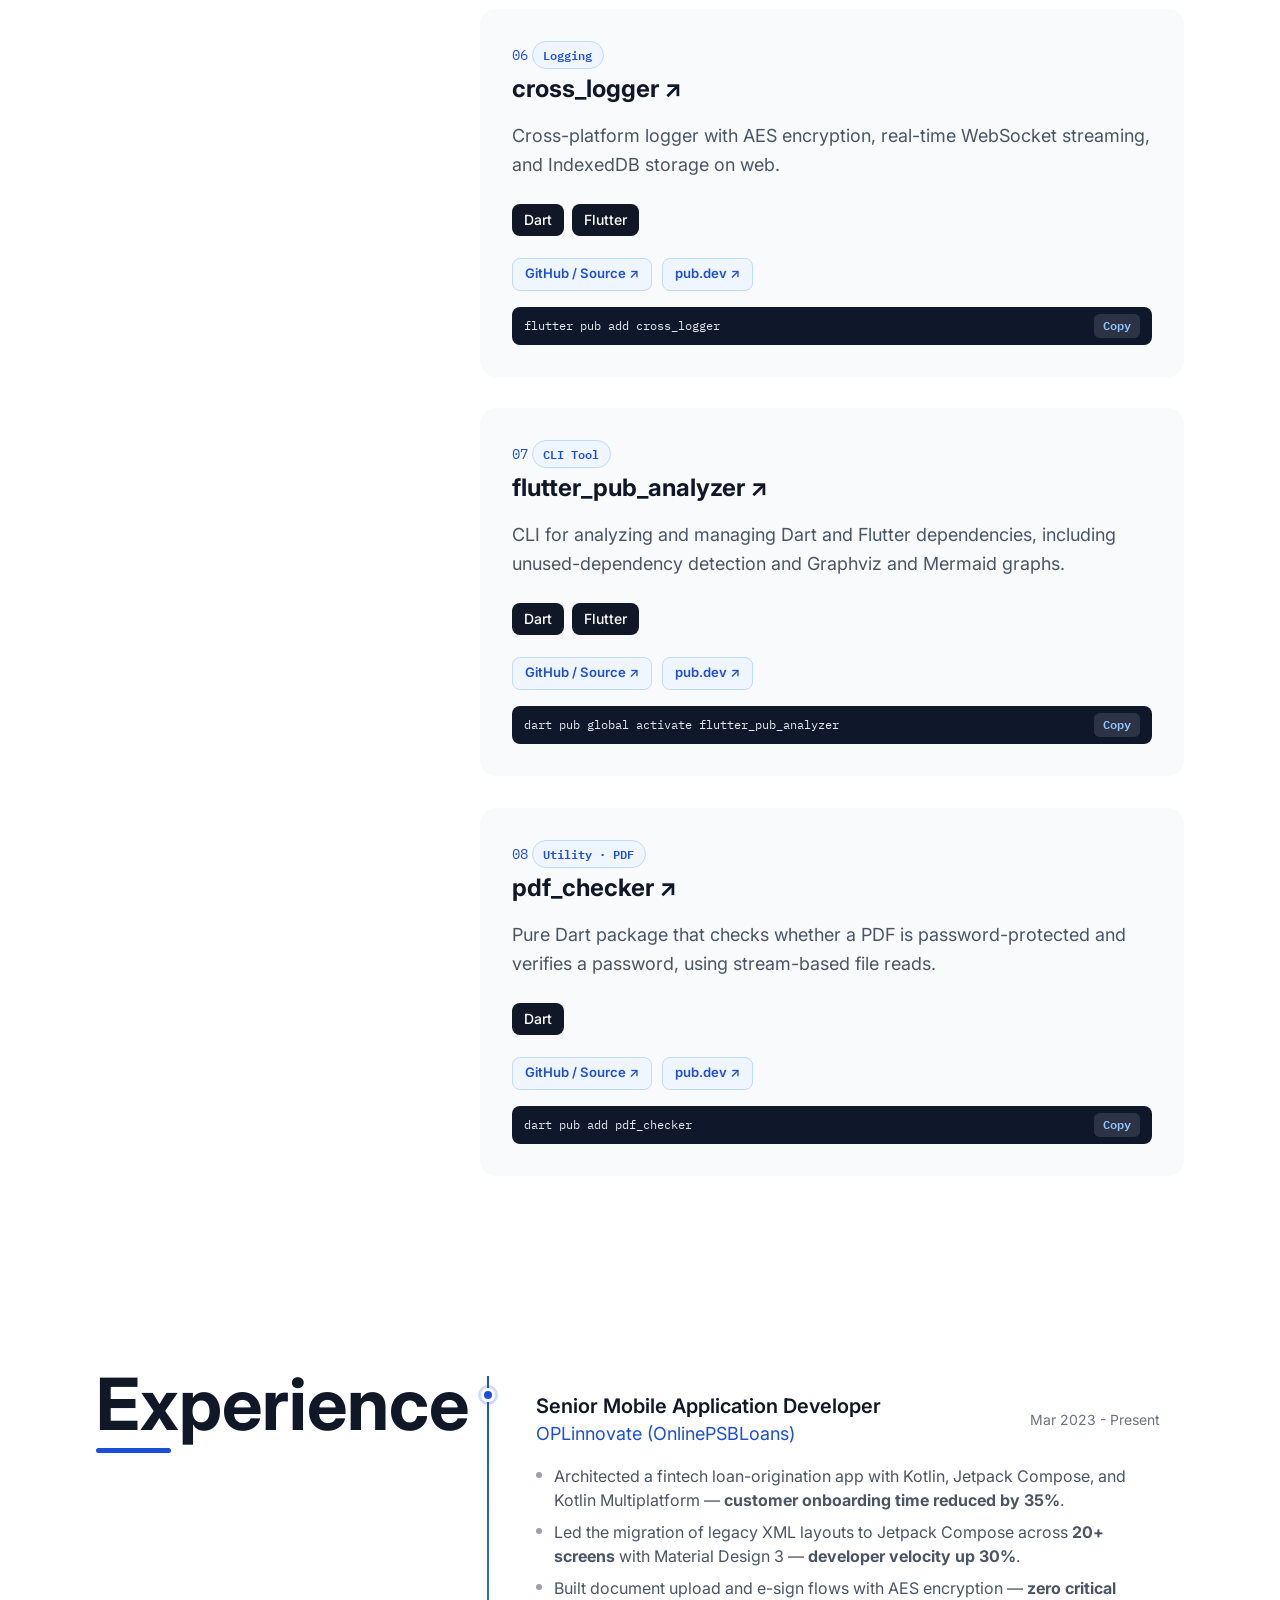
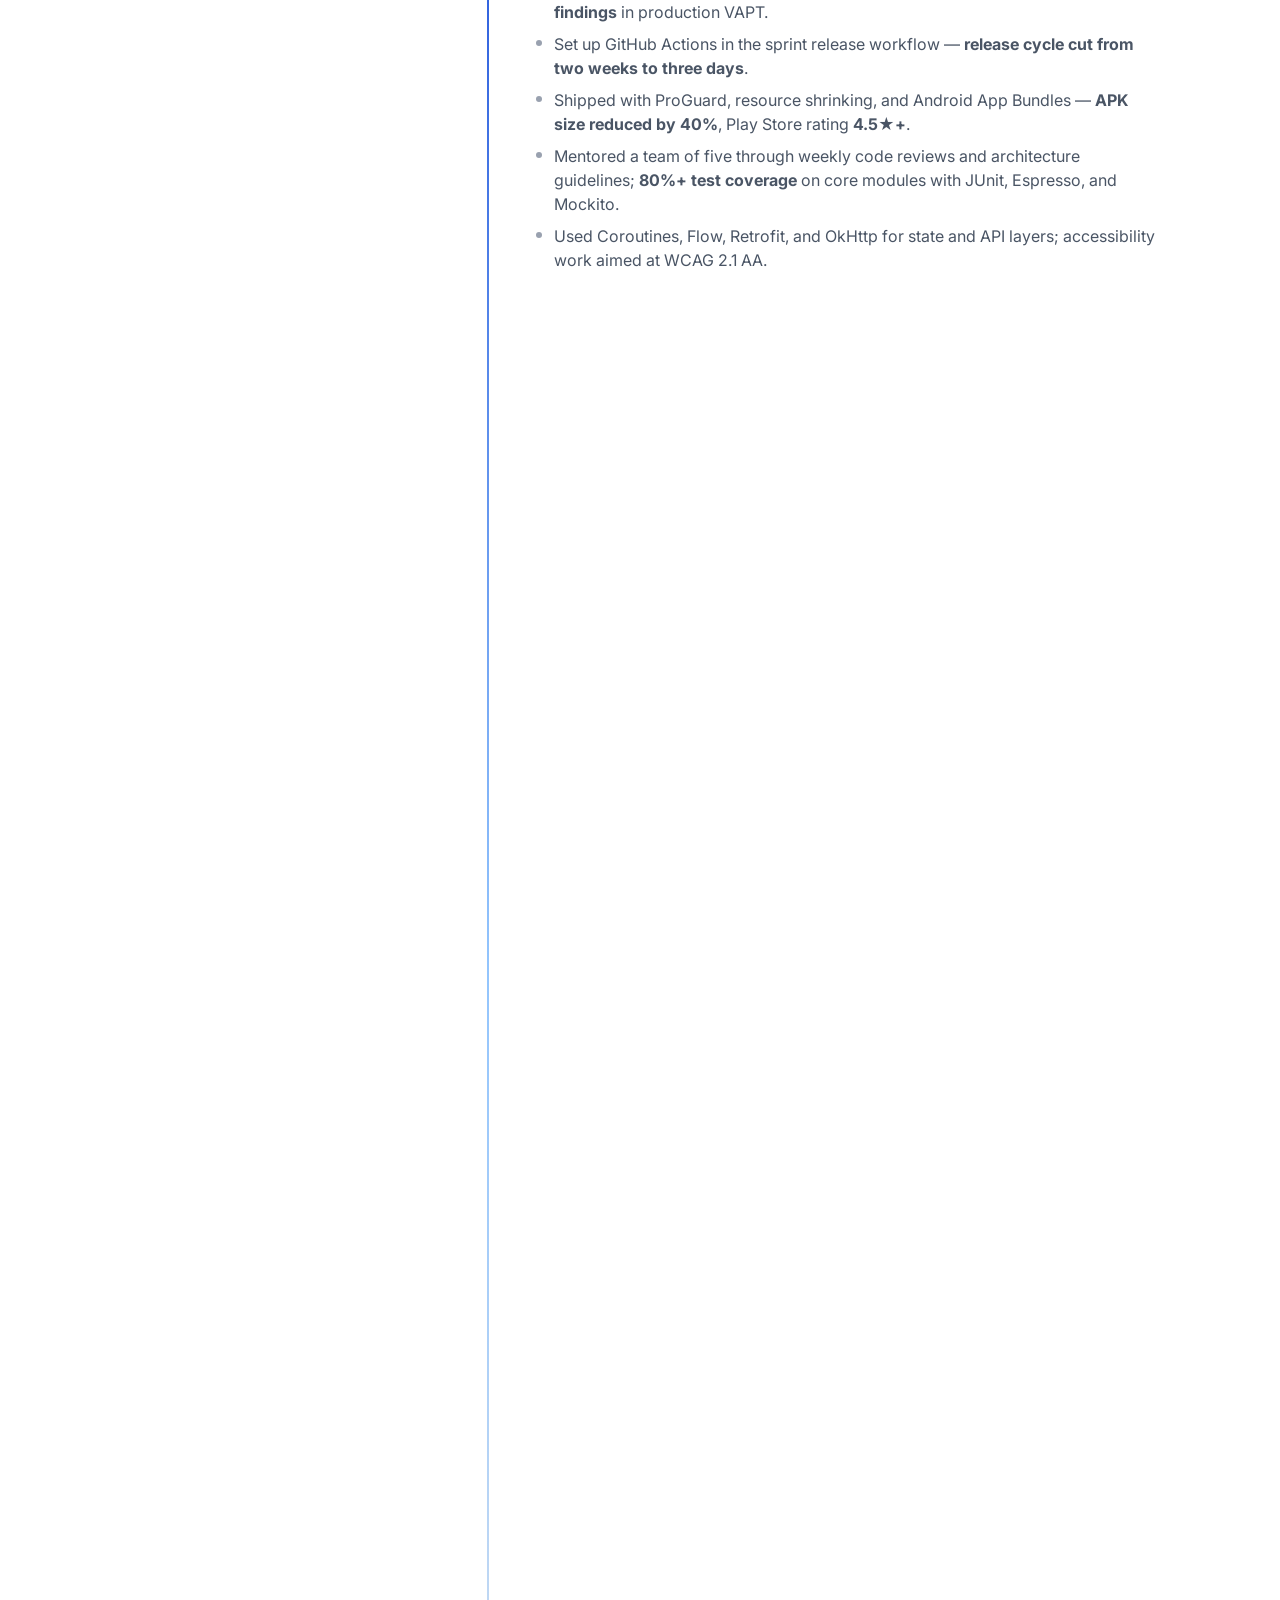
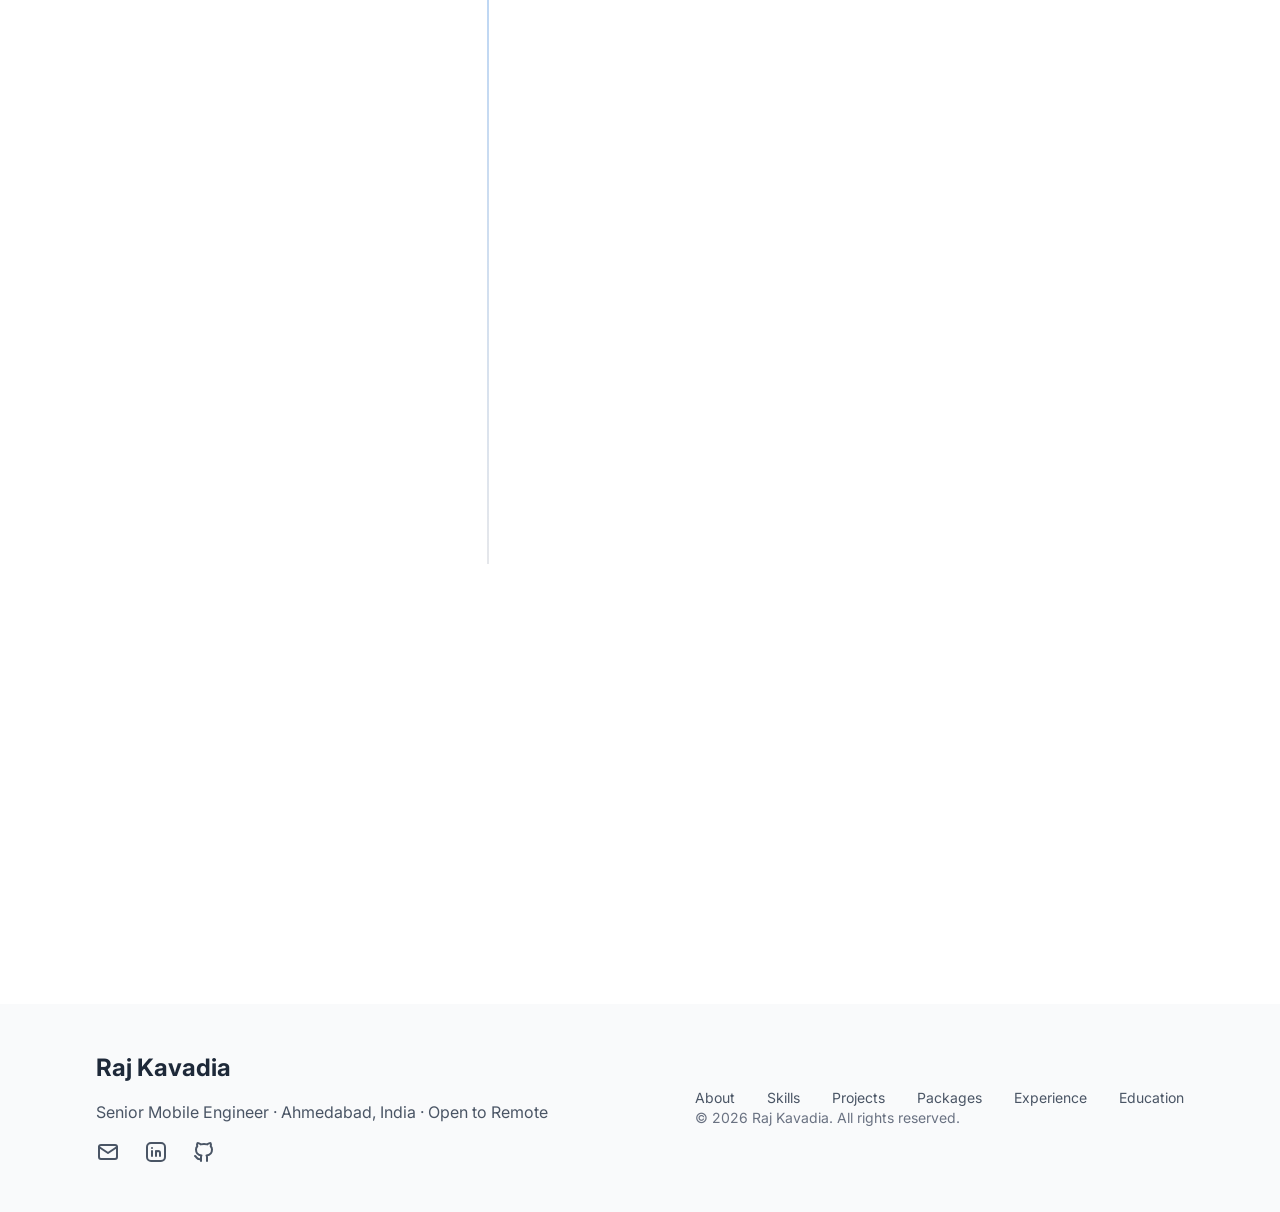
==== commit 330603bb: "Change robot avatar to iOS-style Memoji person animation Rebuild the hero avatar as a friendly iOS M" ====
--- a/index.html
+++ b/index.html
@@ -135,10 +135,10 @@
       </div>
     </div>
 
-    <div class="avatar-stage-card animate-fade-in animation-delay-400" id="avatar-3d-stage" aria-label="Interactive 3D software developer avatar. Move your cursor to look around, drag to rotate, click to wave.">
+    <div class="avatar-stage-card animate-fade-in animation-delay-400" id="avatar-3d-stage" aria-label="Interactive iOS-style 3D person avatar. Move your cursor to look around, drag to rotate, click to wave.">
       <canvas id="avatar-3d-canvas" aria-hidden="true"></canvas>
       <div class="avatar-top-bar">
-        <span class="avatar-chip">● LIVE · Three.js / WebGL</span>
+        <span class="avatar-chip">● LIVE · iOS-Style Person</span>
         <span class="avatar-chip">Kotlin · Flutter · MCP</span>
       </div>
       <div id="avatar-status-toast" class="avatar-toast opacity-0 translate-y-2" role="status" aria-live="polite">flutter_ai_whisper: VM connected!</div>
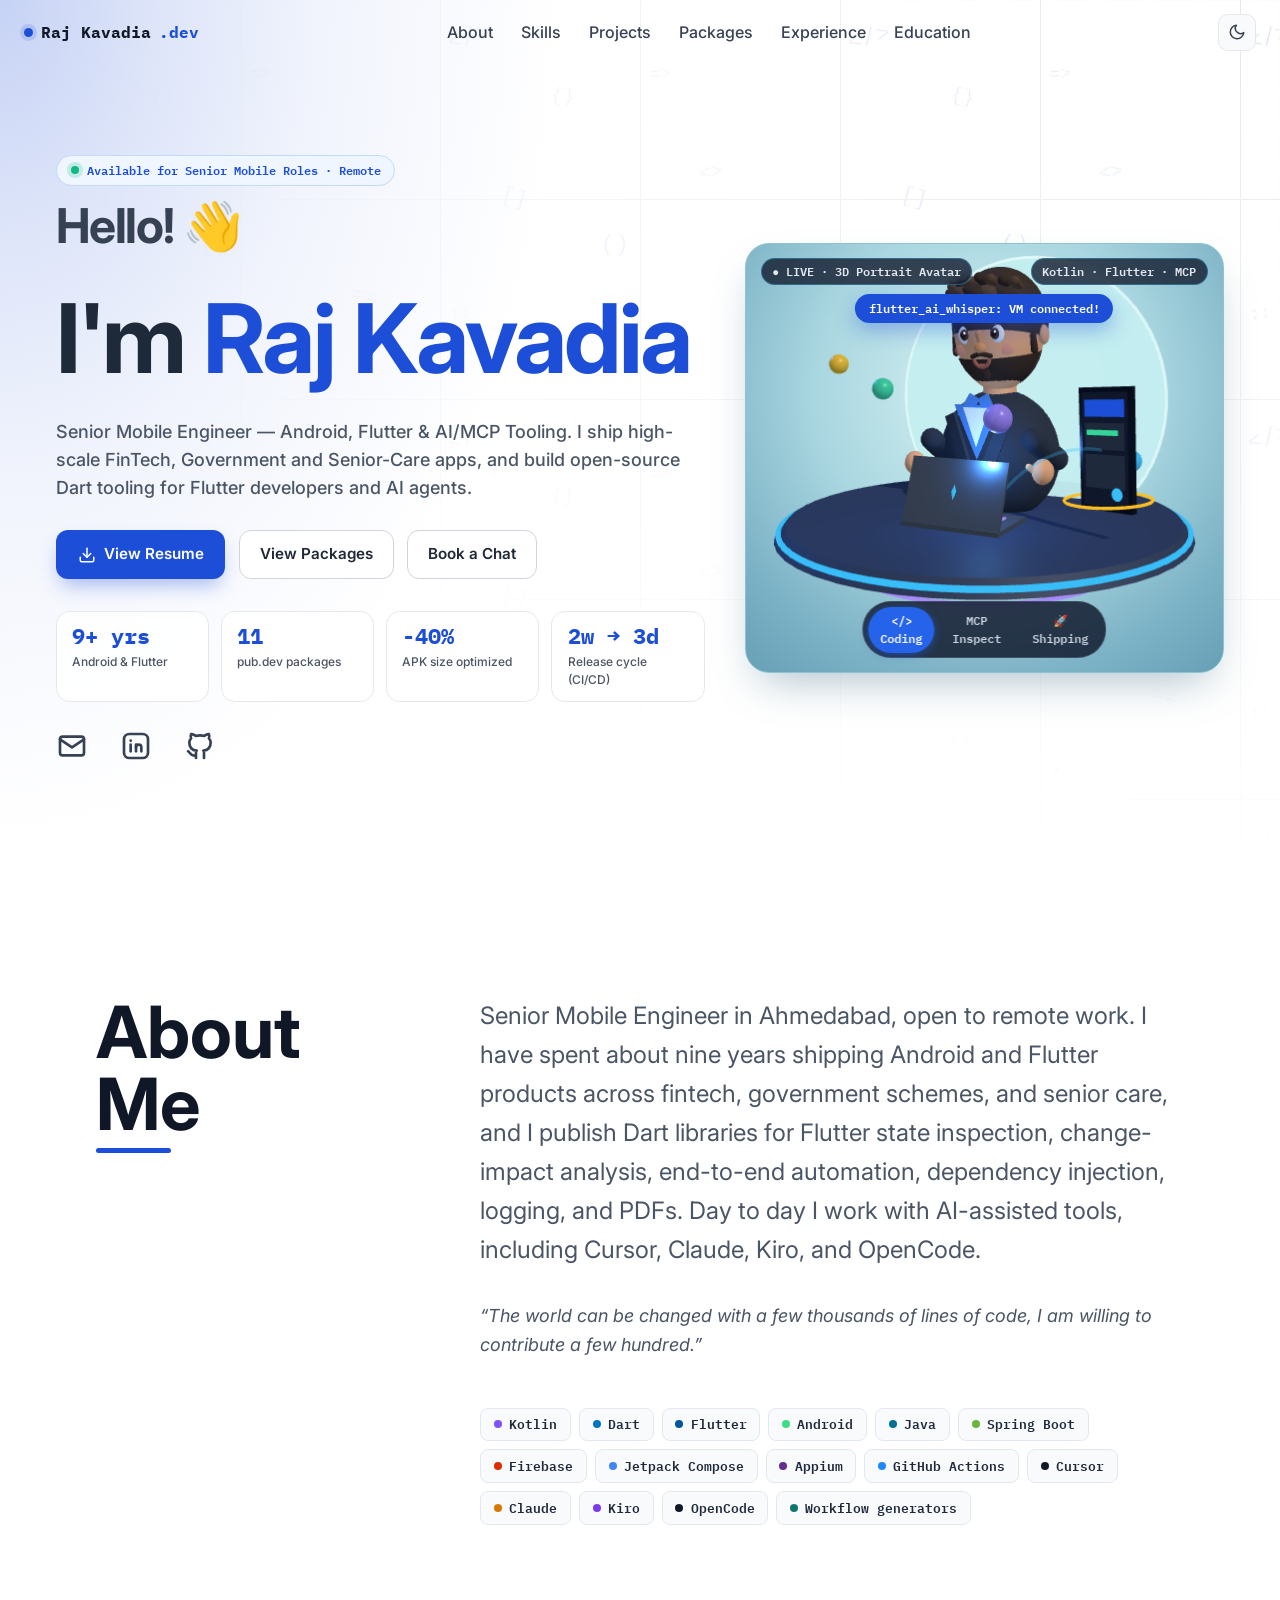
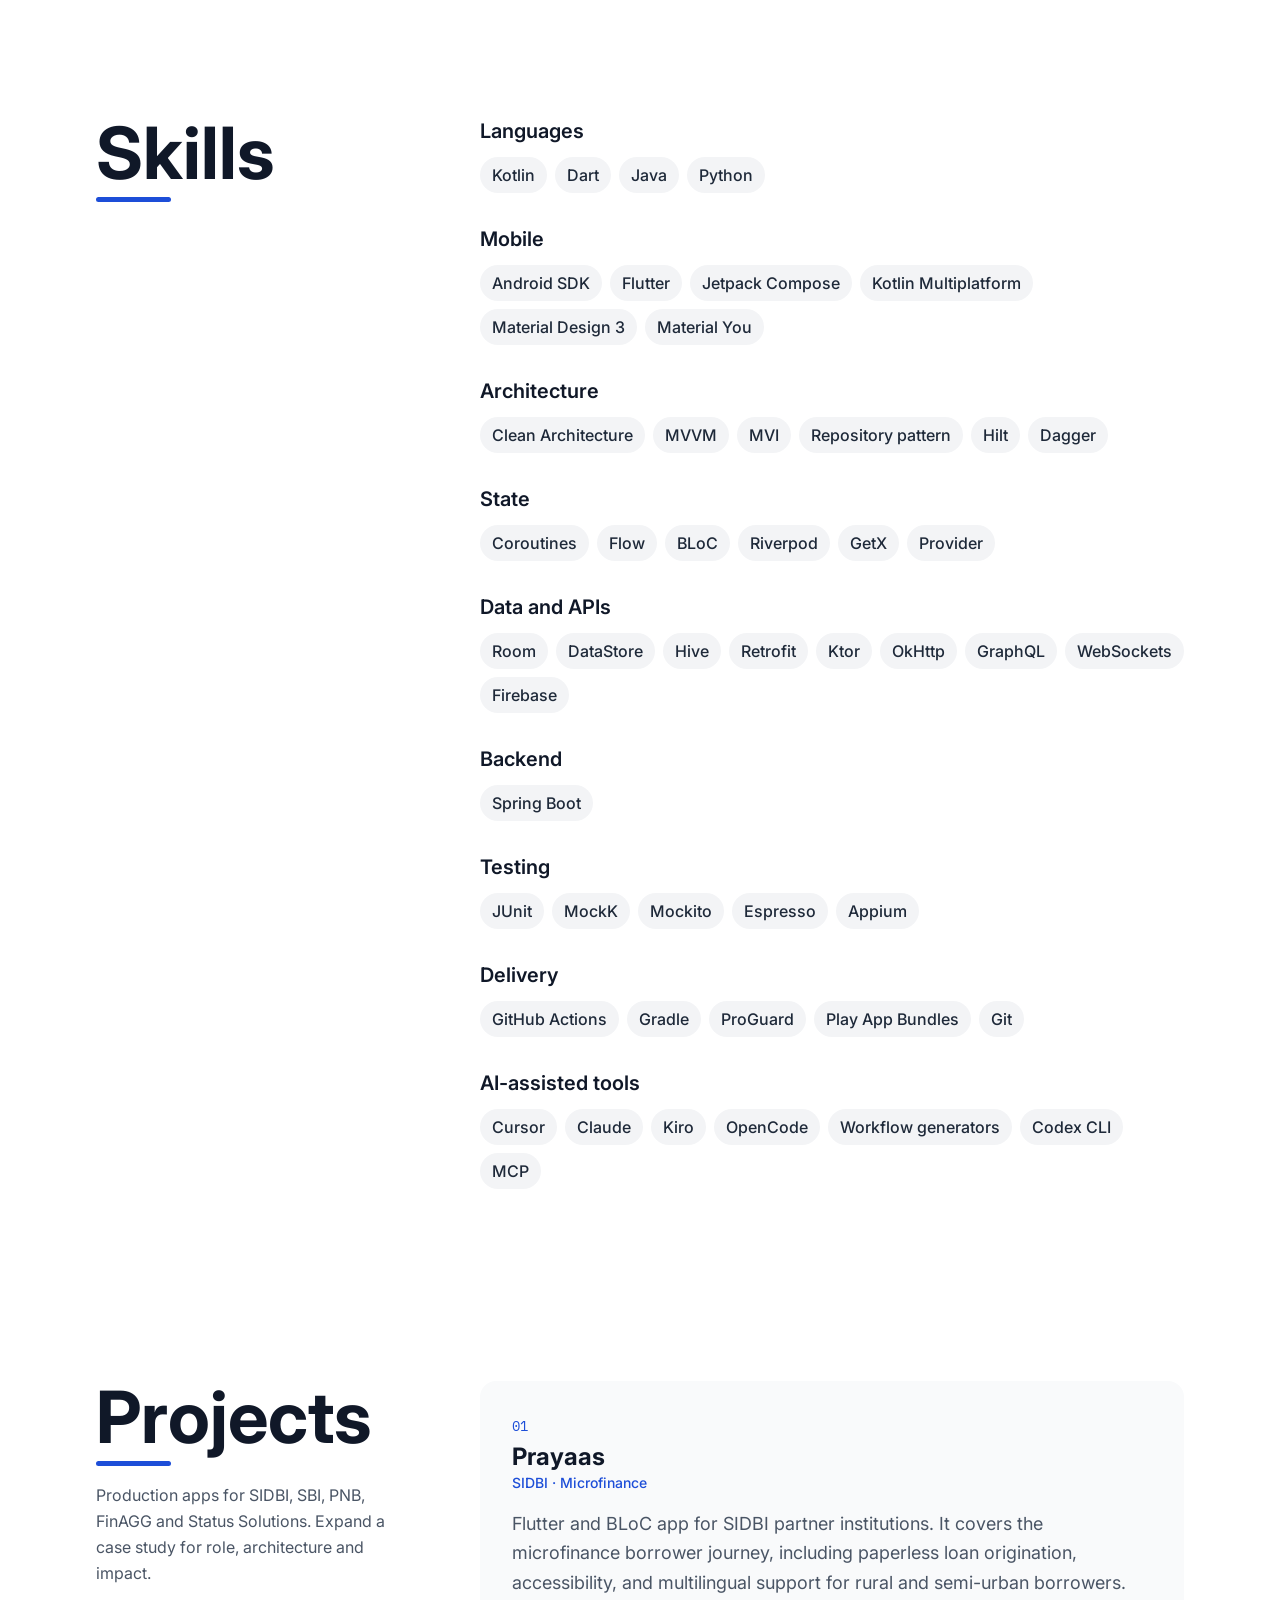
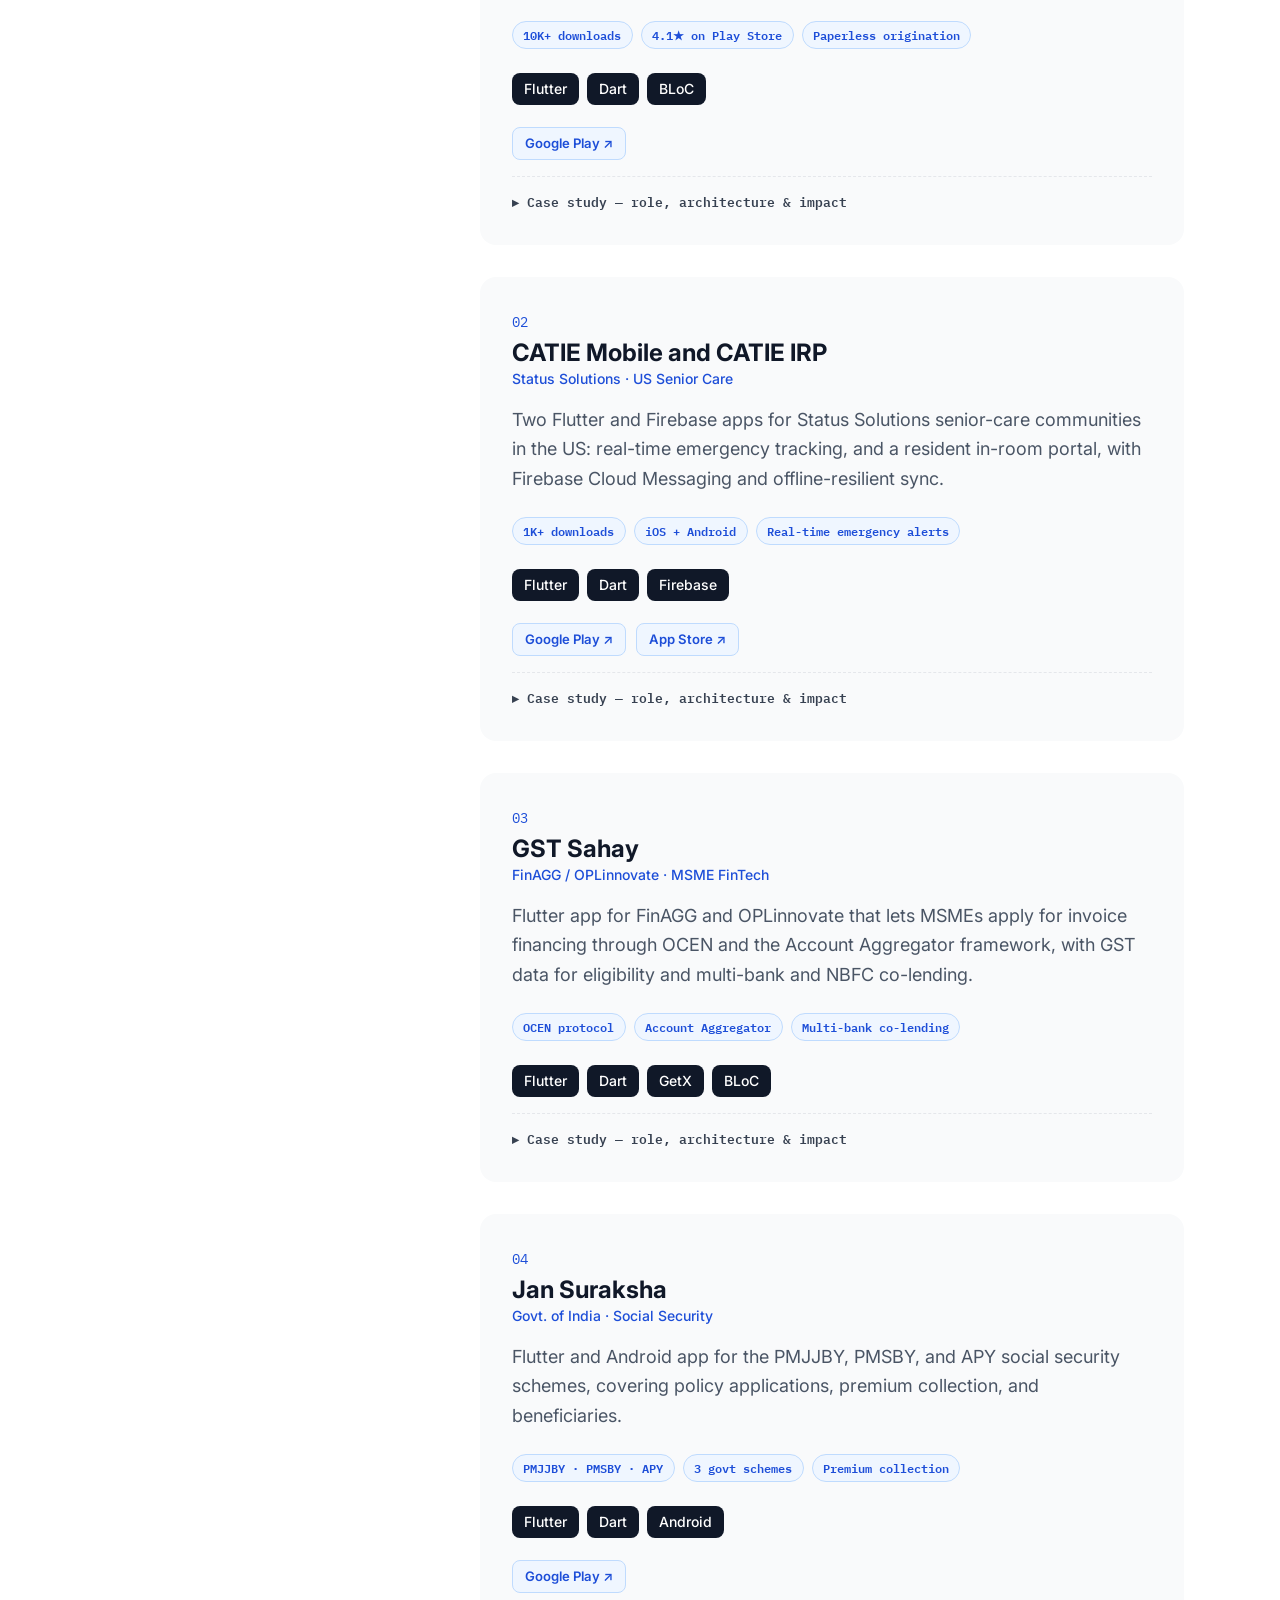
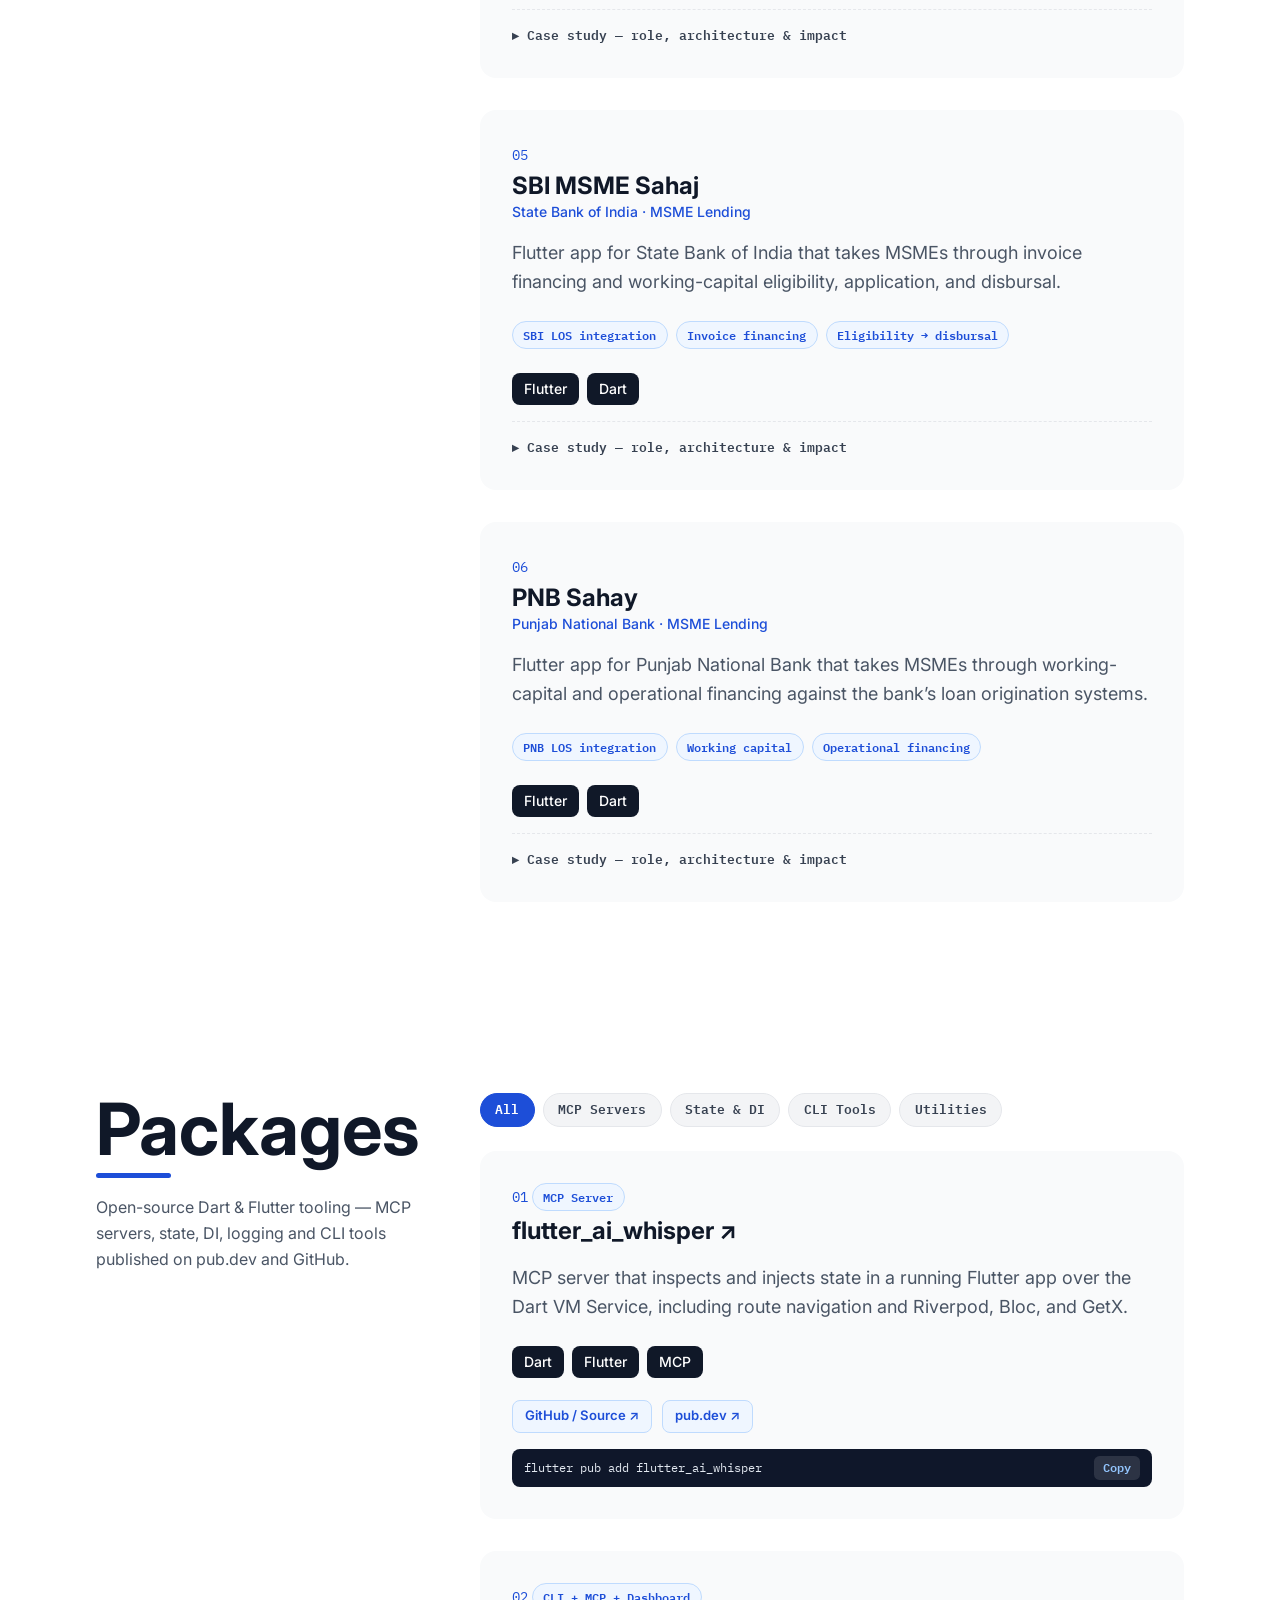
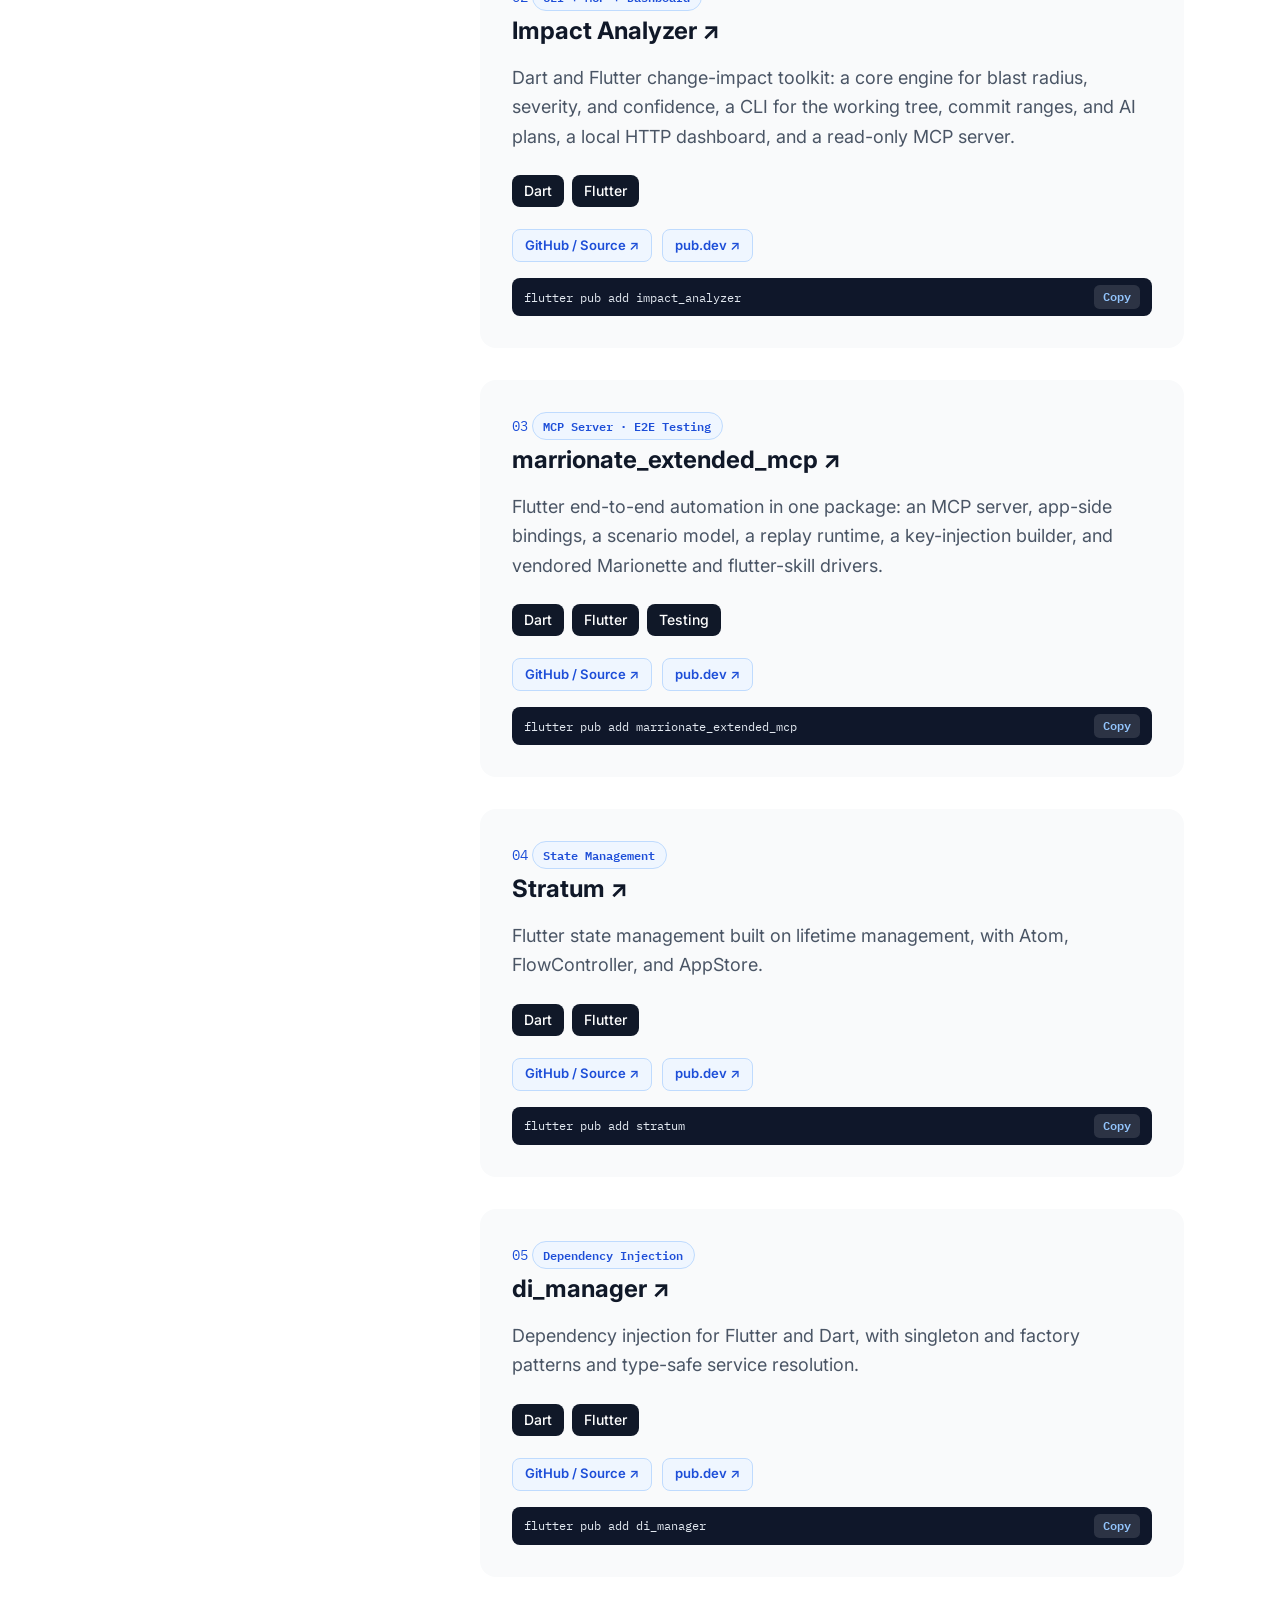
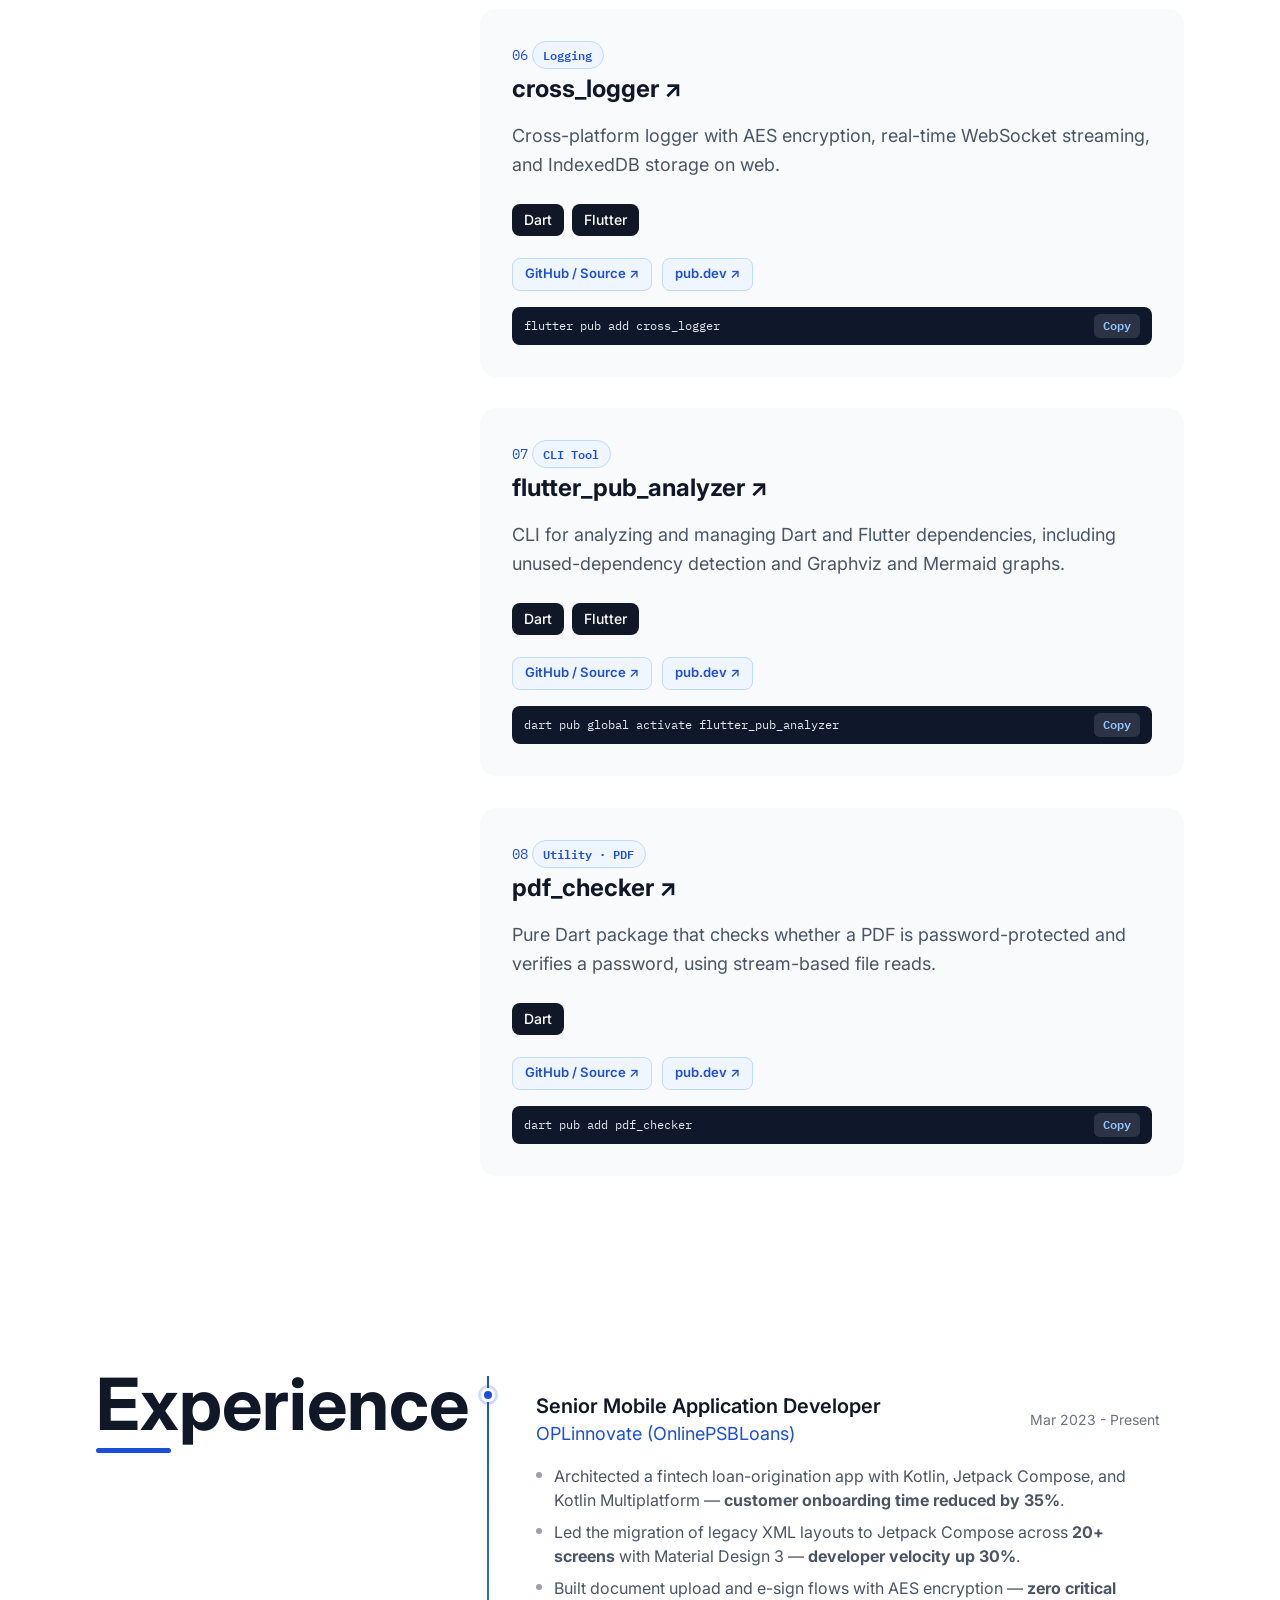
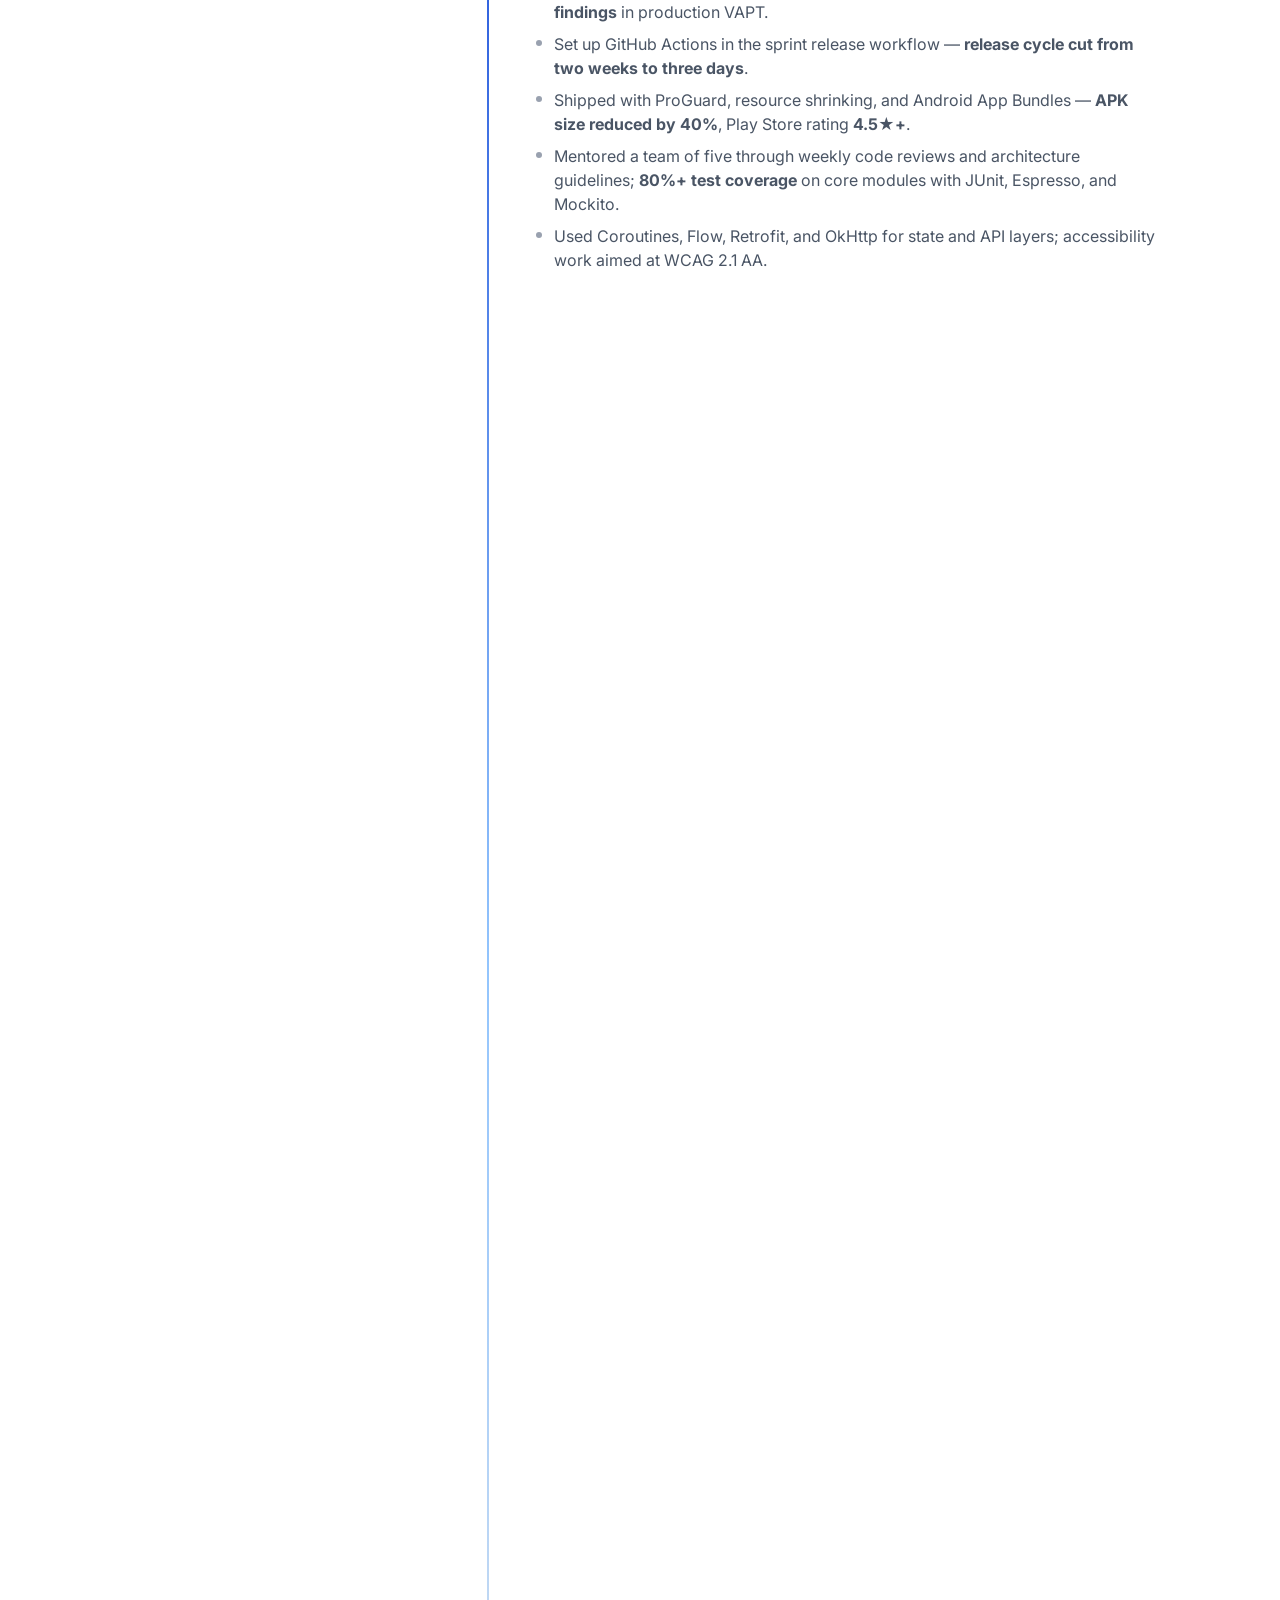
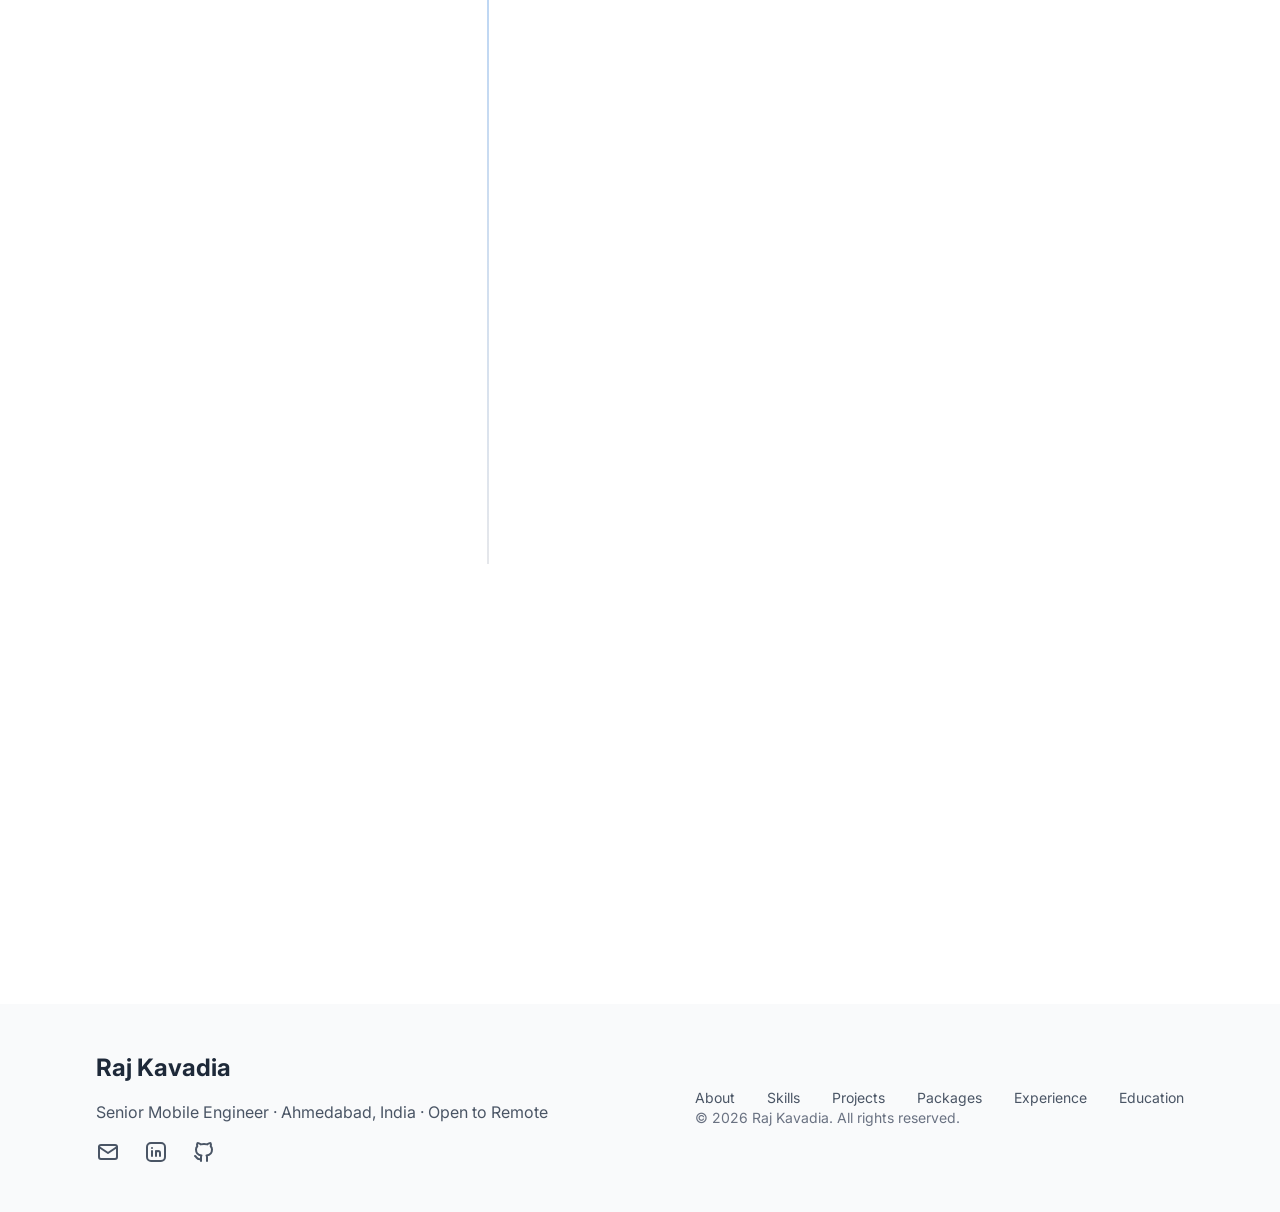
==== commit 0056906f: "Restyle avatar as Pixar-style 3D portrait matching reference Remodel the hero person after the Fotor" ====
--- a/index.html
+++ b/index.html
@@ -135,10 +135,10 @@
       </div>
     </div>
 
-    <div class="avatar-stage-card animate-fade-in animation-delay-400" id="avatar-3d-stage" aria-label="Interactive iOS-style 3D person avatar. Move your cursor to look around, drag to rotate, click to wave.">
+    <div class="avatar-stage-card animate-fade-in animation-delay-400" id="avatar-3d-stage" aria-label="Interactive 3D portrait avatar in iOS avatar-maker style. Move your cursor to look around, drag to rotate, click to wave.">
       <canvas id="avatar-3d-canvas" aria-hidden="true"></canvas>
       <div class="avatar-top-bar">
-        <span class="avatar-chip">● LIVE · iOS-Style Person</span>
+        <span class="avatar-chip">● LIVE · 3D Portrait Avatar</span>
         <span class="avatar-chip">Kotlin · Flutter · MCP</span>
       </div>
       <div id="avatar-status-toast" class="avatar-toast opacity-0 translate-y-2" role="status" aria-live="polite">flutter_ai_whisper: VM connected!</div>
--- a/_astro/index.C-XkRn4Z.css
+++ b/_astro/index.C-XkRn4Z.css
@@ -231,9 +231,9 @@
   width: 100%;
   height: 430px;
   border-radius: 1.5rem;
-  background: radial-gradient(circle at 50% 35%, rgba(59, 130, 246, 0.16), rgba(15, 23, 42, 0.04) 70%);
-  border: 1px solid #dbeafe;
-  box-shadow: 0 20px 45px -15px rgba(29, 78, 216, 0.18);
+  background: radial-gradient(circle at 50% 34%, #d7f2f3 0%, #a9d6e0 46%, #7db3c6 78%, #679fb6 100%);
+  border: 1px solid #8fc3d4;
+  box-shadow: 0 20px 45px -15px rgba(38, 92, 115, 0.4);
   overflow: hidden;
   display: flex;
   flex-direction: column;
@@ -598,8 +598,8 @@
   border-bottom-color: #1e293b;
 }
 html.dark .avatar-stage-card {
-  background: radial-gradient(circle at 50% 35%, rgba(37, 99, 235, 0.24), rgba(15, 23, 42, 0.65) 75%);
-  border-color: #1e3a8a;
+  background: radial-gradient(circle at 50% 34%, #9fd3dc 0%, #5f96ab 48%, #33566b 82%, #24404f 100%);
+  border-color: #3f6a7d;
 }
 html.dark .timeline-dot {
   border-color: #0b0f19;
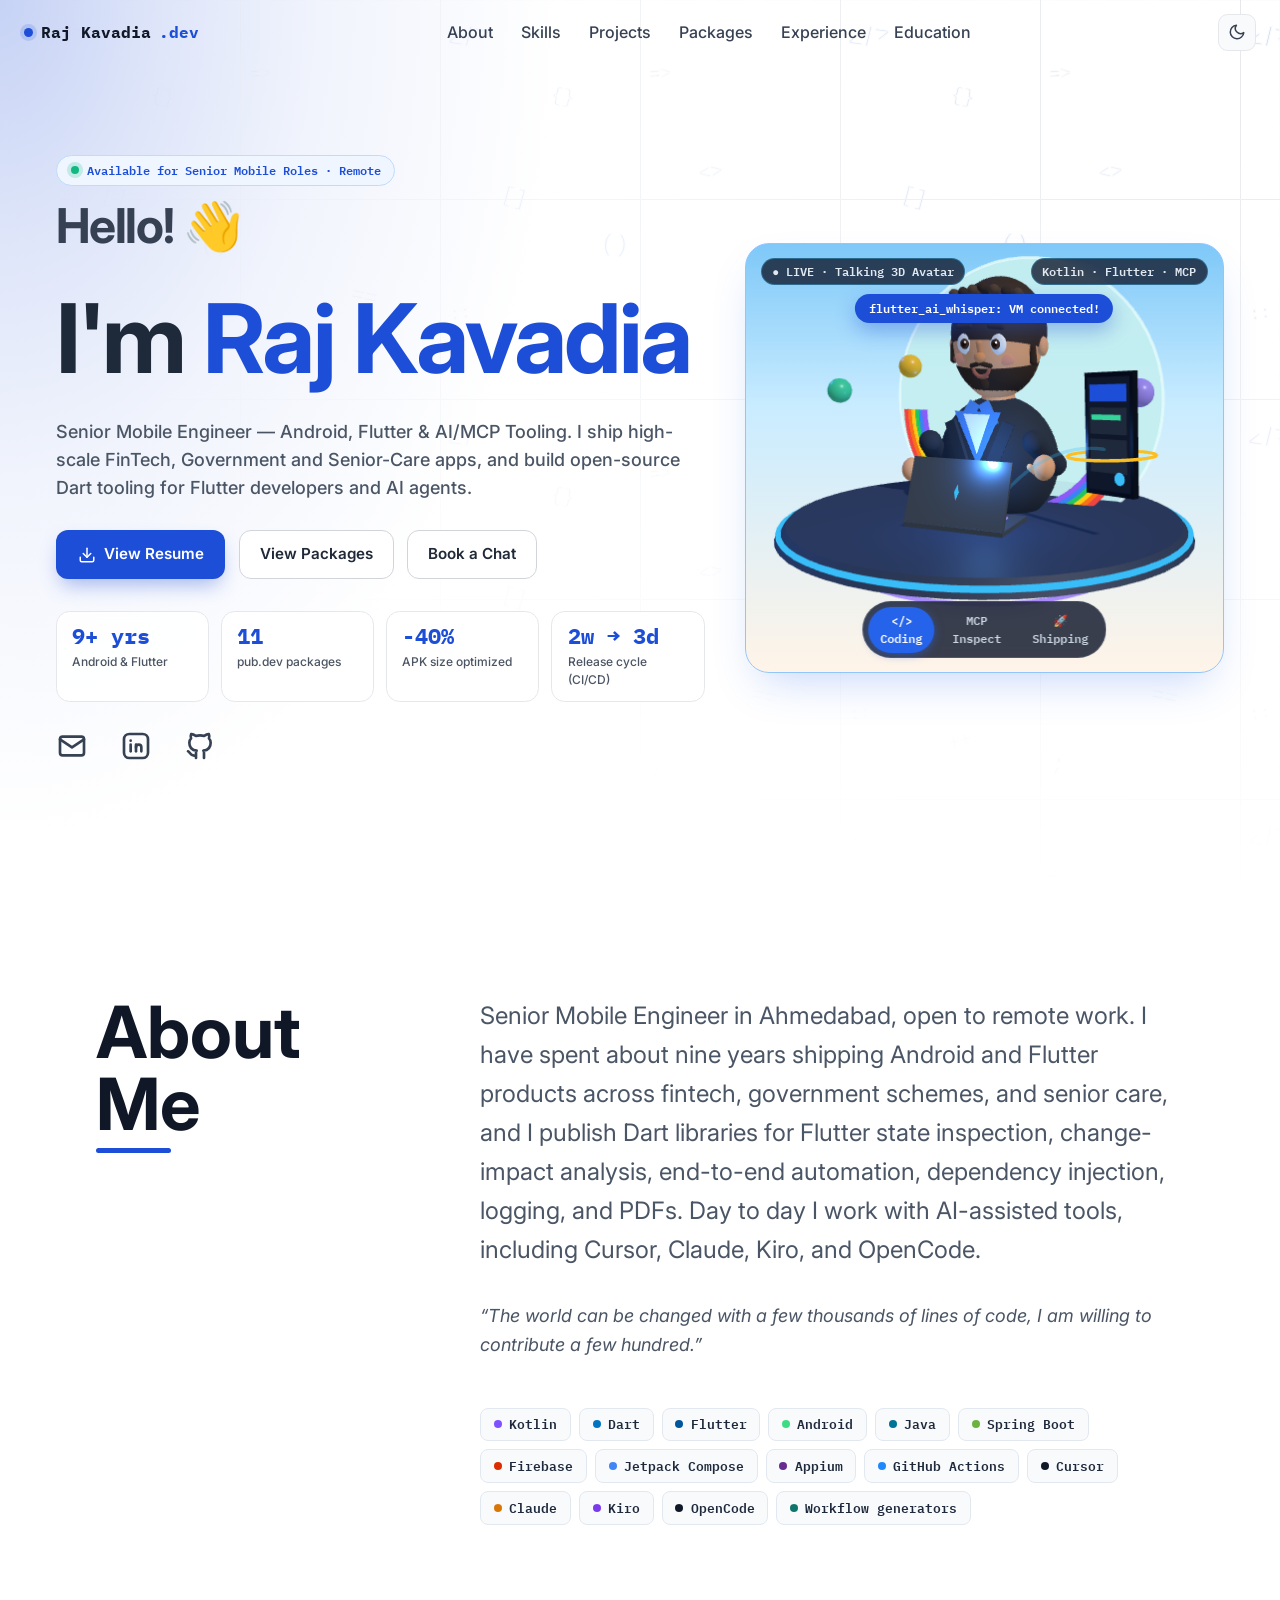
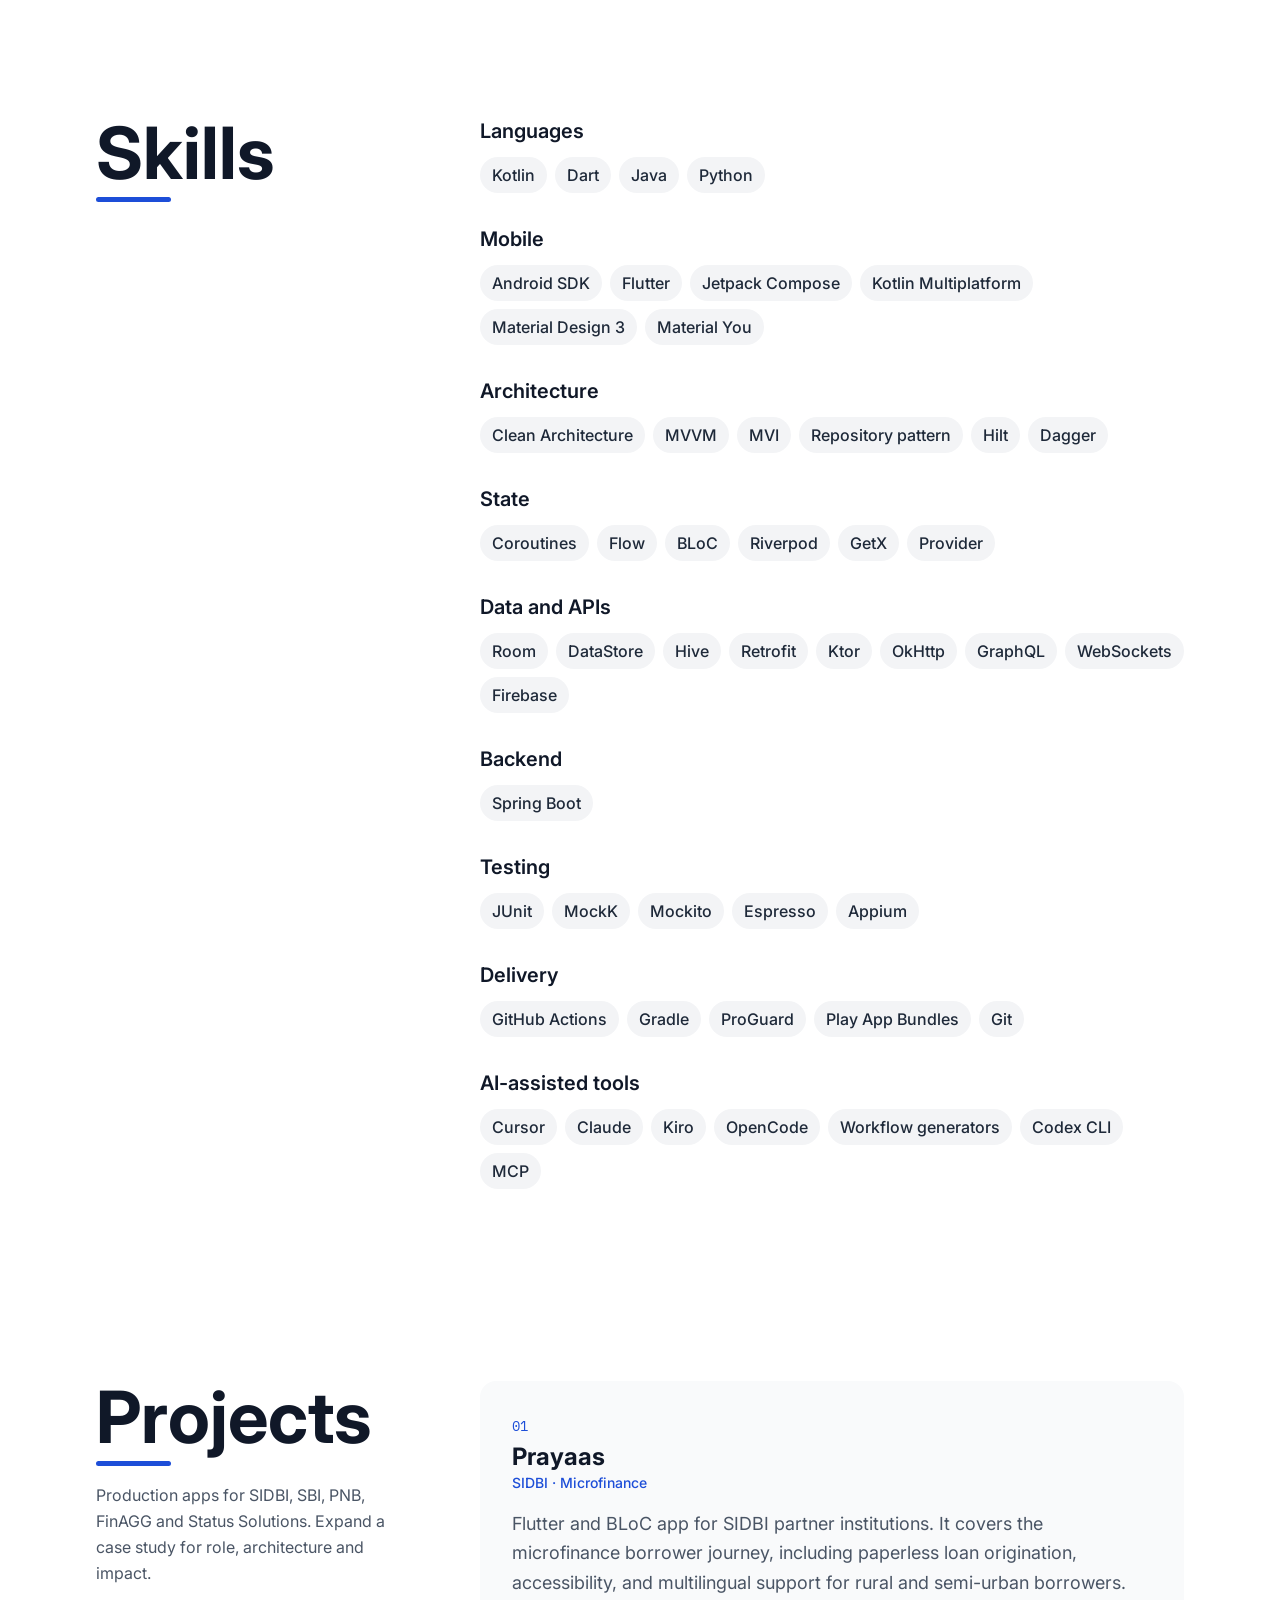
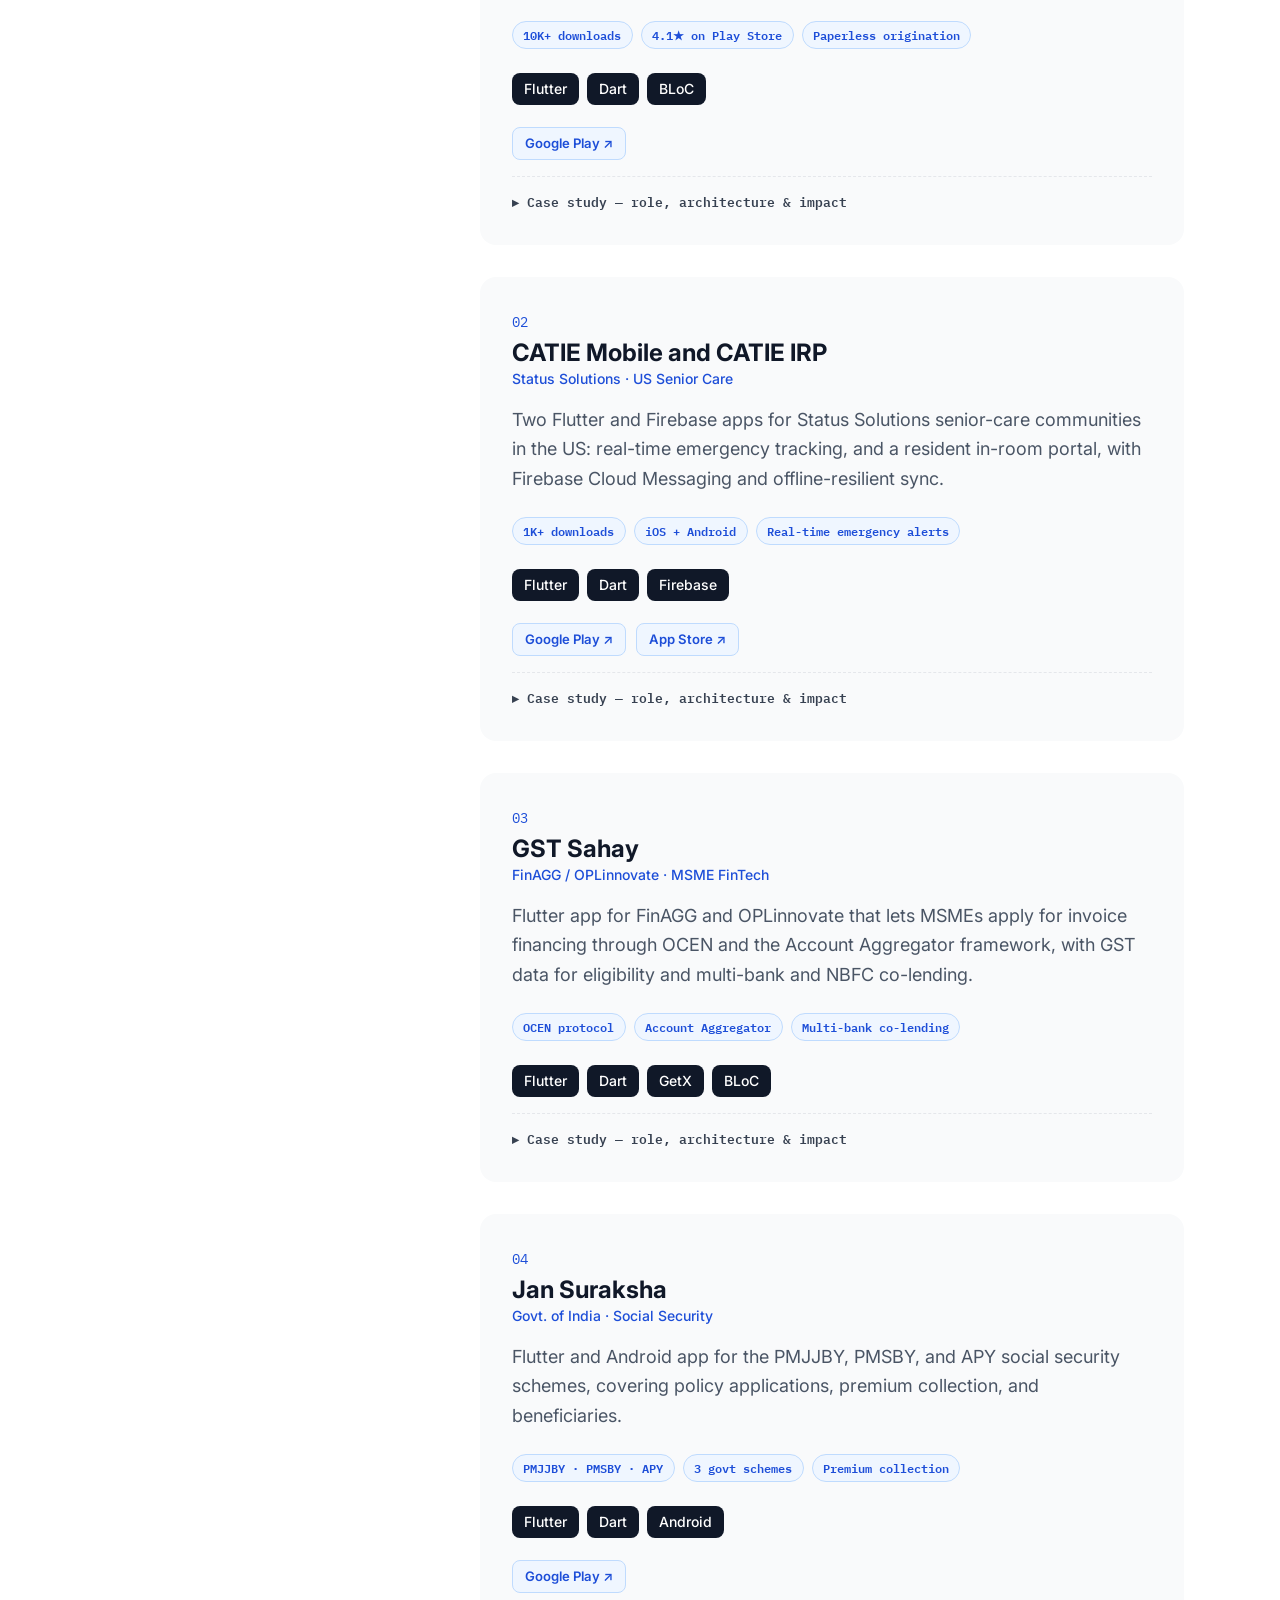
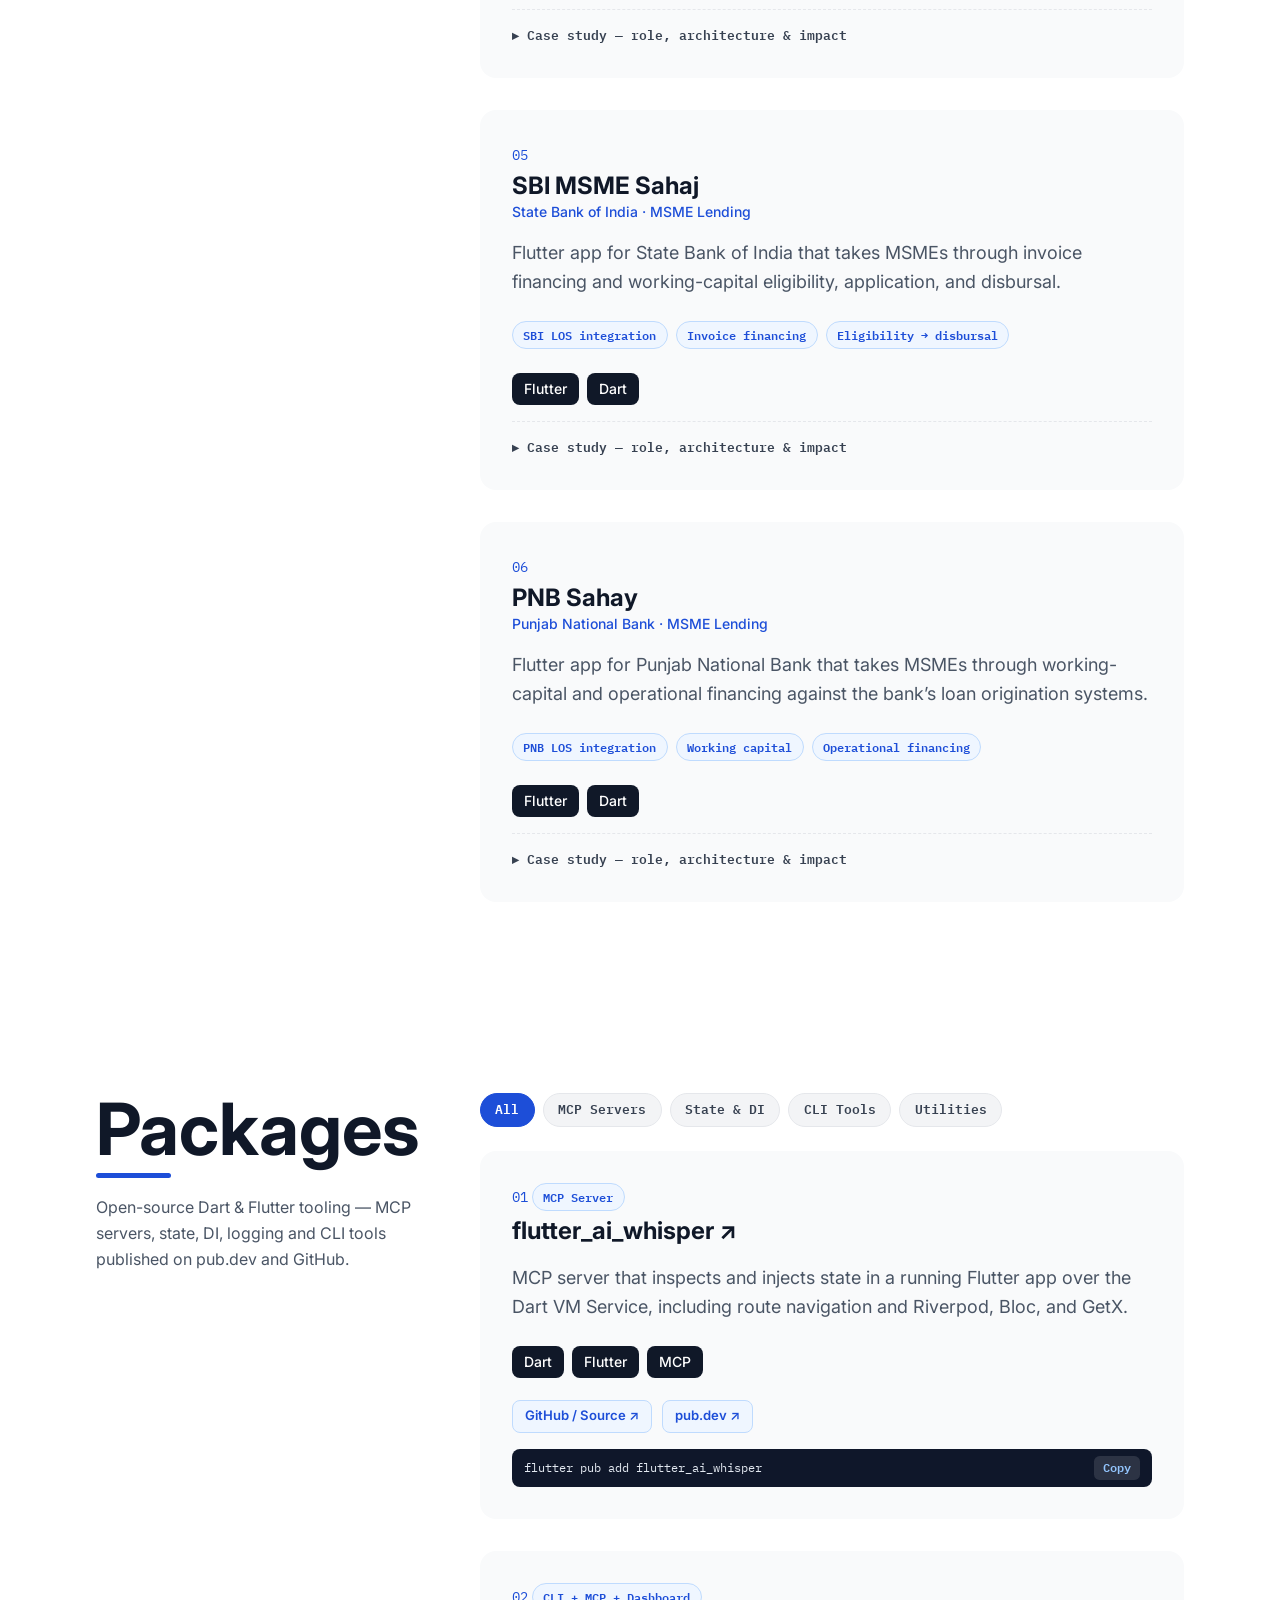
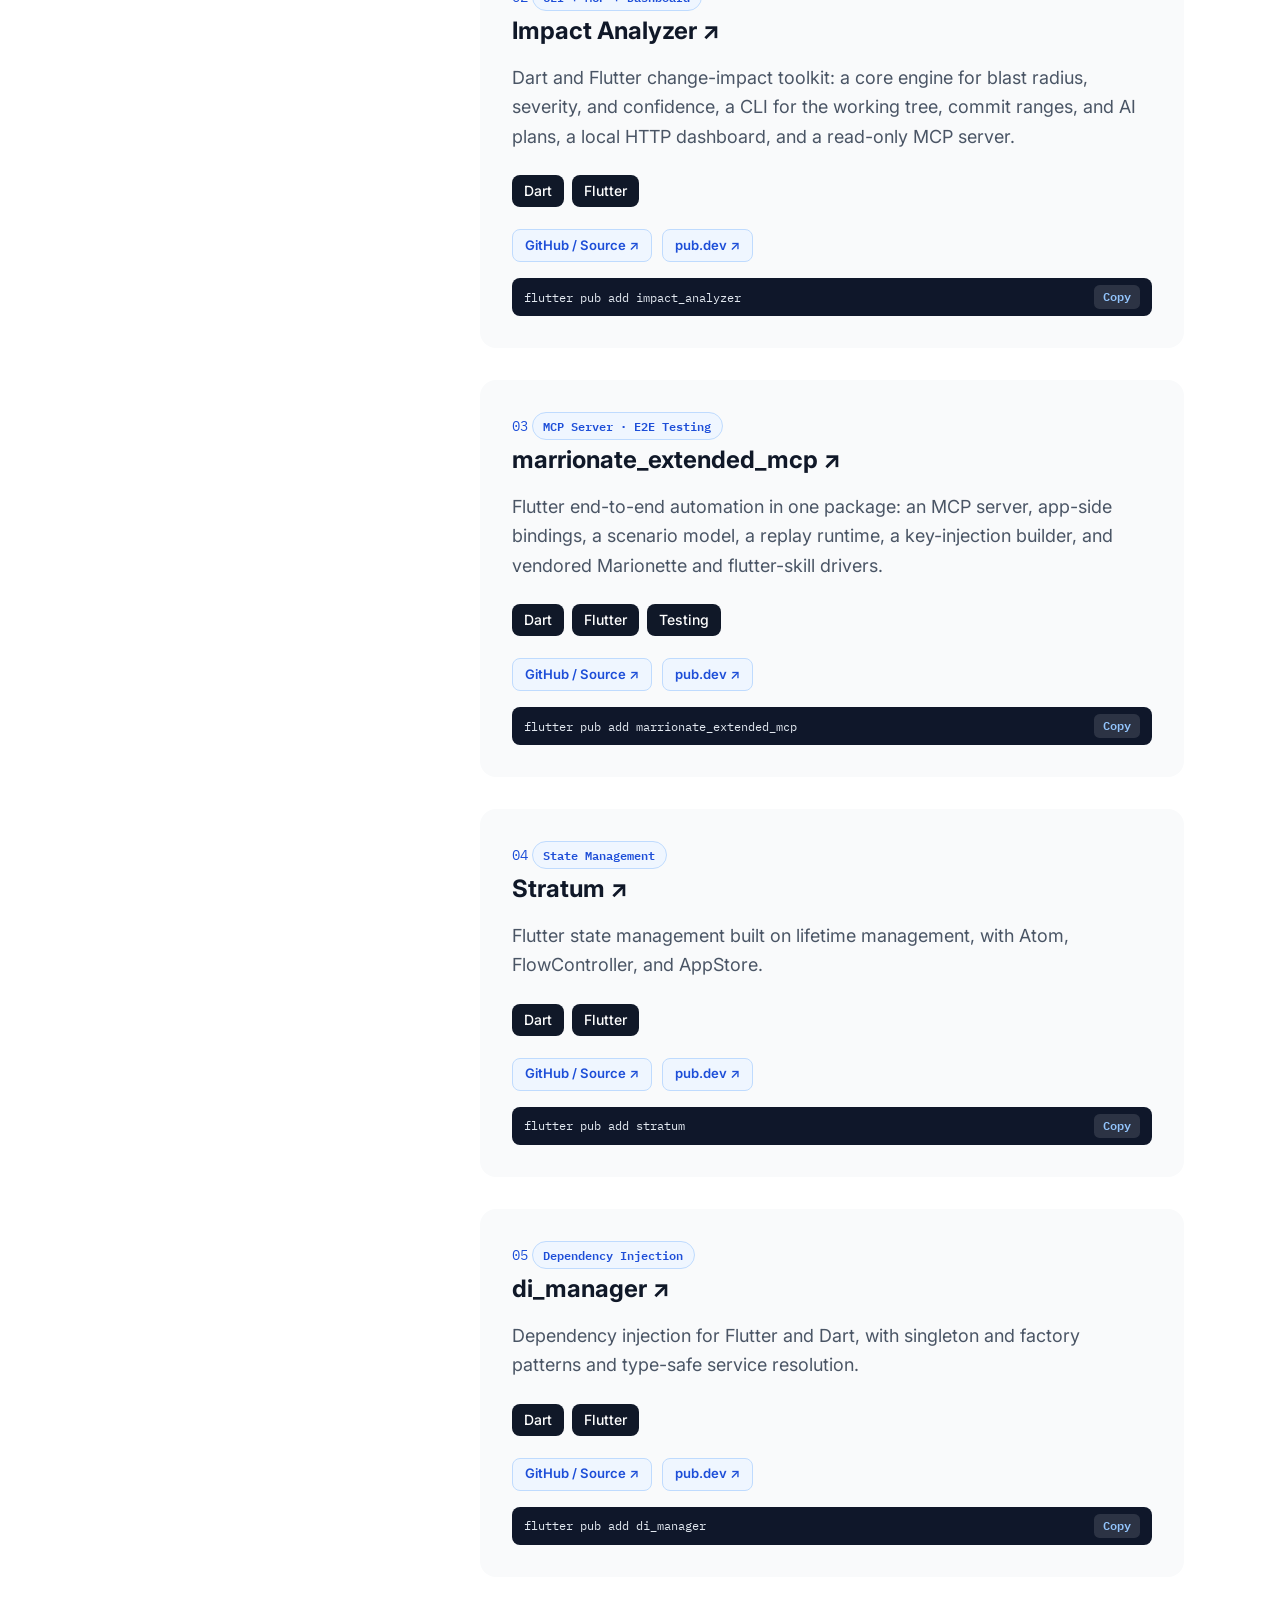
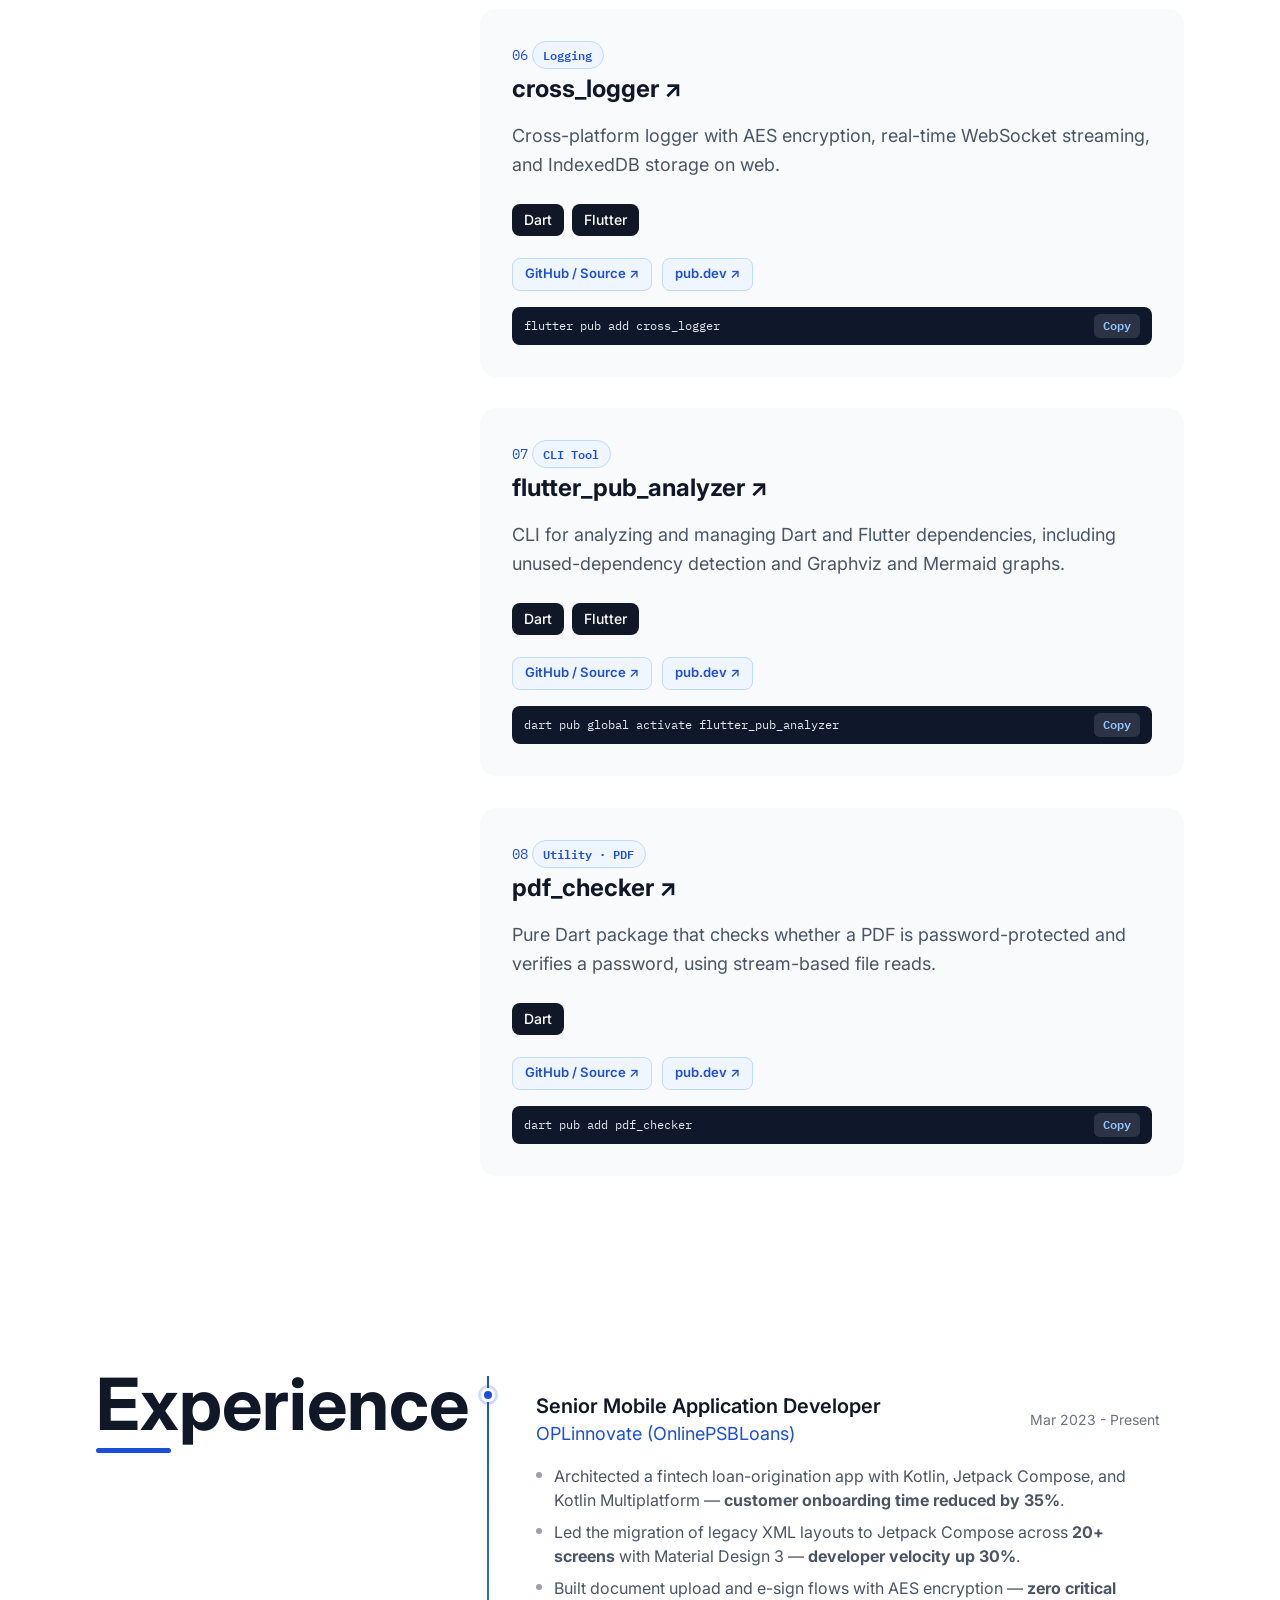
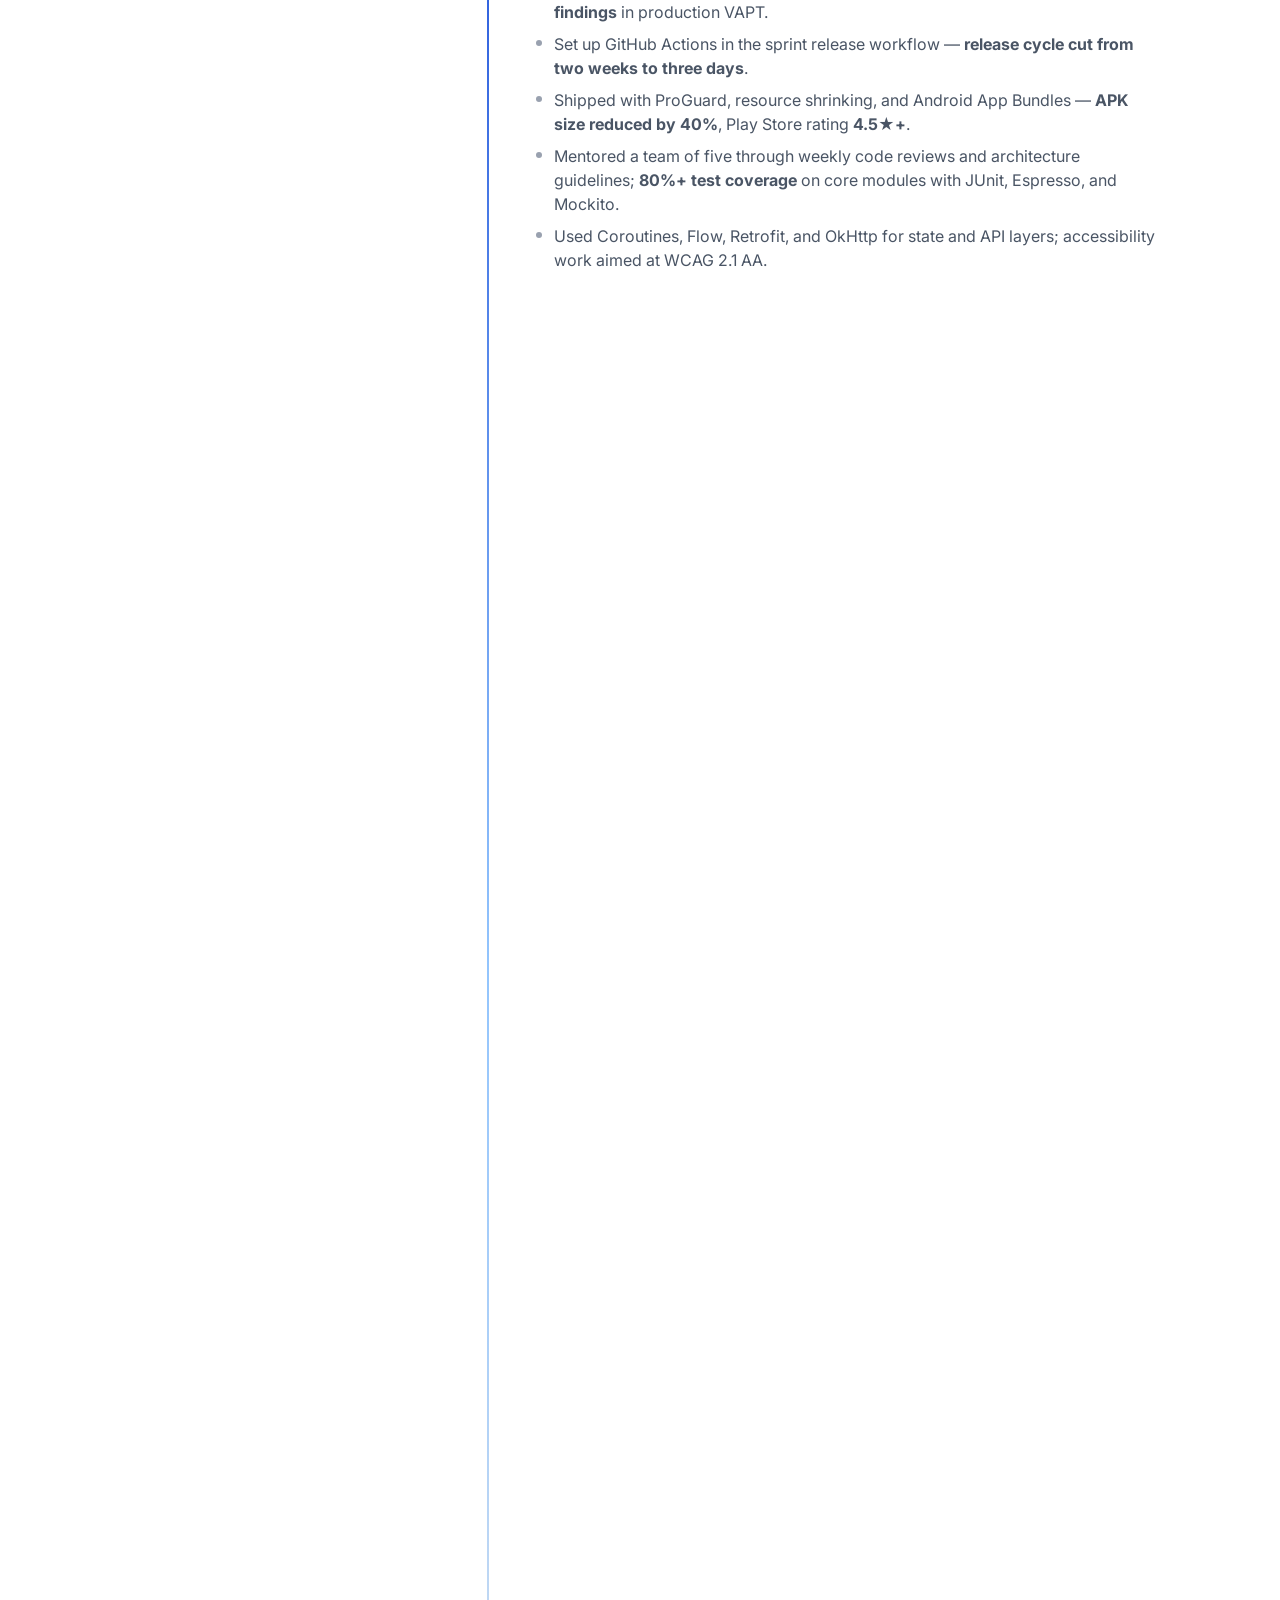
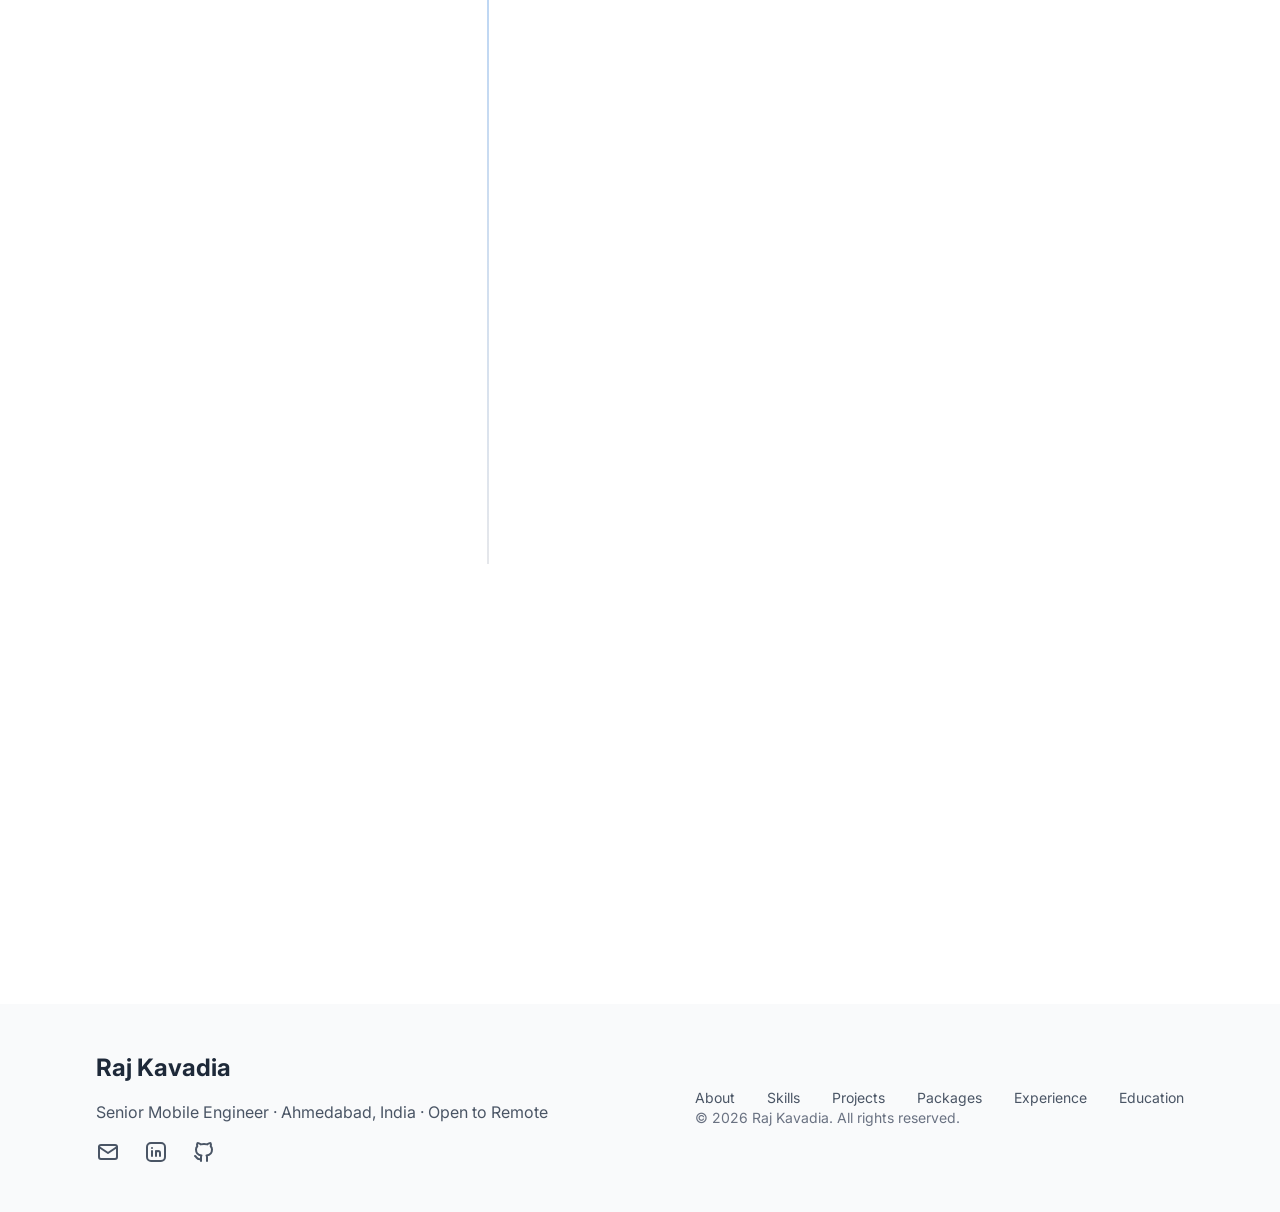
==== commit d4e7b141: "Restyle hero avatar as a Krikey-style talking 3D cartoon Give the portrait a brighter sky stage, a r" ====
--- a/index.html
+++ b/index.html
@@ -138,7 +138,7 @@
     <div class="avatar-stage-card animate-fade-in animation-delay-400" id="avatar-3d-stage" aria-label="Interactive 3D portrait avatar in iOS avatar-maker style. Move your cursor to look around, drag to rotate, click to wave.">
       <canvas id="avatar-3d-canvas" aria-hidden="true"></canvas>
       <div class="avatar-top-bar">
-        <span class="avatar-chip">● LIVE · 3D Portrait Avatar</span>
+        <span class="avatar-chip">● LIVE · Talking 3D Avatar</span>
         <span class="avatar-chip">Kotlin · Flutter · MCP</span>
       </div>
       <div id="avatar-status-toast" class="avatar-toast opacity-0 translate-y-2" role="status" aria-live="polite">flutter_ai_whisper: VM connected!</div>
--- a/_astro/index.C-XkRn4Z.css
+++ b/_astro/index.C-XkRn4Z.css
@@ -231,9 +231,9 @@
   width: 100%;
   height: 430px;
   border-radius: 1.5rem;
-  background: radial-gradient(circle at 50% 34%, #d7f2f3 0%, #a9d6e0 46%, #7db3c6 78%, #679fb6 100%);
-  border: 1px solid #8fc3d4;
-  box-shadow: 0 20px 45px -15px rgba(38, 92, 115, 0.4);
+  background: linear-gradient(180deg, #7ec8f8 0%, #c9ecff 38%, #fff4e8 100%);
+  border: 1px solid #93c5fd;
+  box-shadow: 0 20px 45px -15px rgba(37, 99, 235, 0.28);
   overflow: hidden;
   display: flex;
   flex-direction: column;
@@ -598,8 +598,8 @@
   border-bottom-color: #1e293b;
 }
 html.dark .avatar-stage-card {
-  background: radial-gradient(circle at 50% 34%, #9fd3dc 0%, #5f96ab 48%, #33566b 82%, #24404f 100%);
-  border-color: #3f6a7d;
+  background: linear-gradient(180deg, #1e3a5f 0%, #27496e 42%, #1f2937 100%);
+  border-color: #3b82f6;
 }
 html.dark .timeline-dot {
   border-color: #0b0f19;
